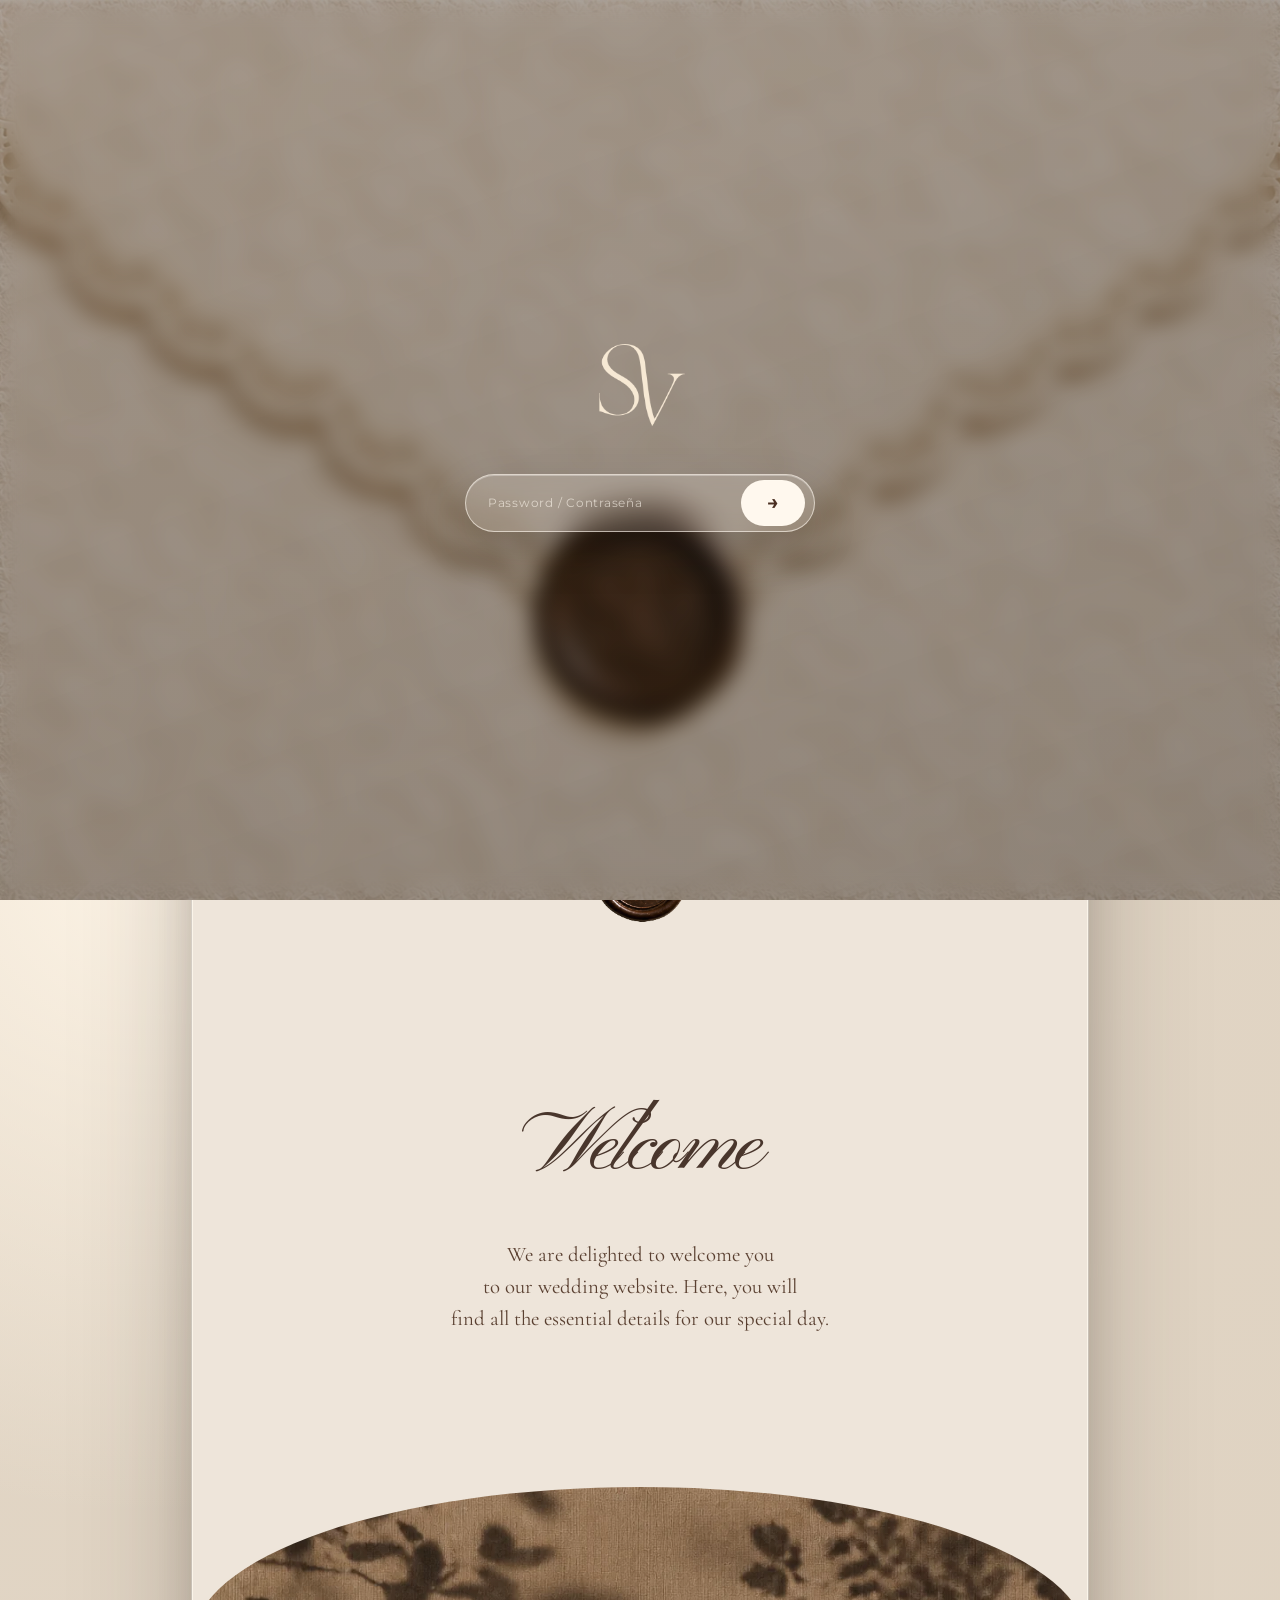
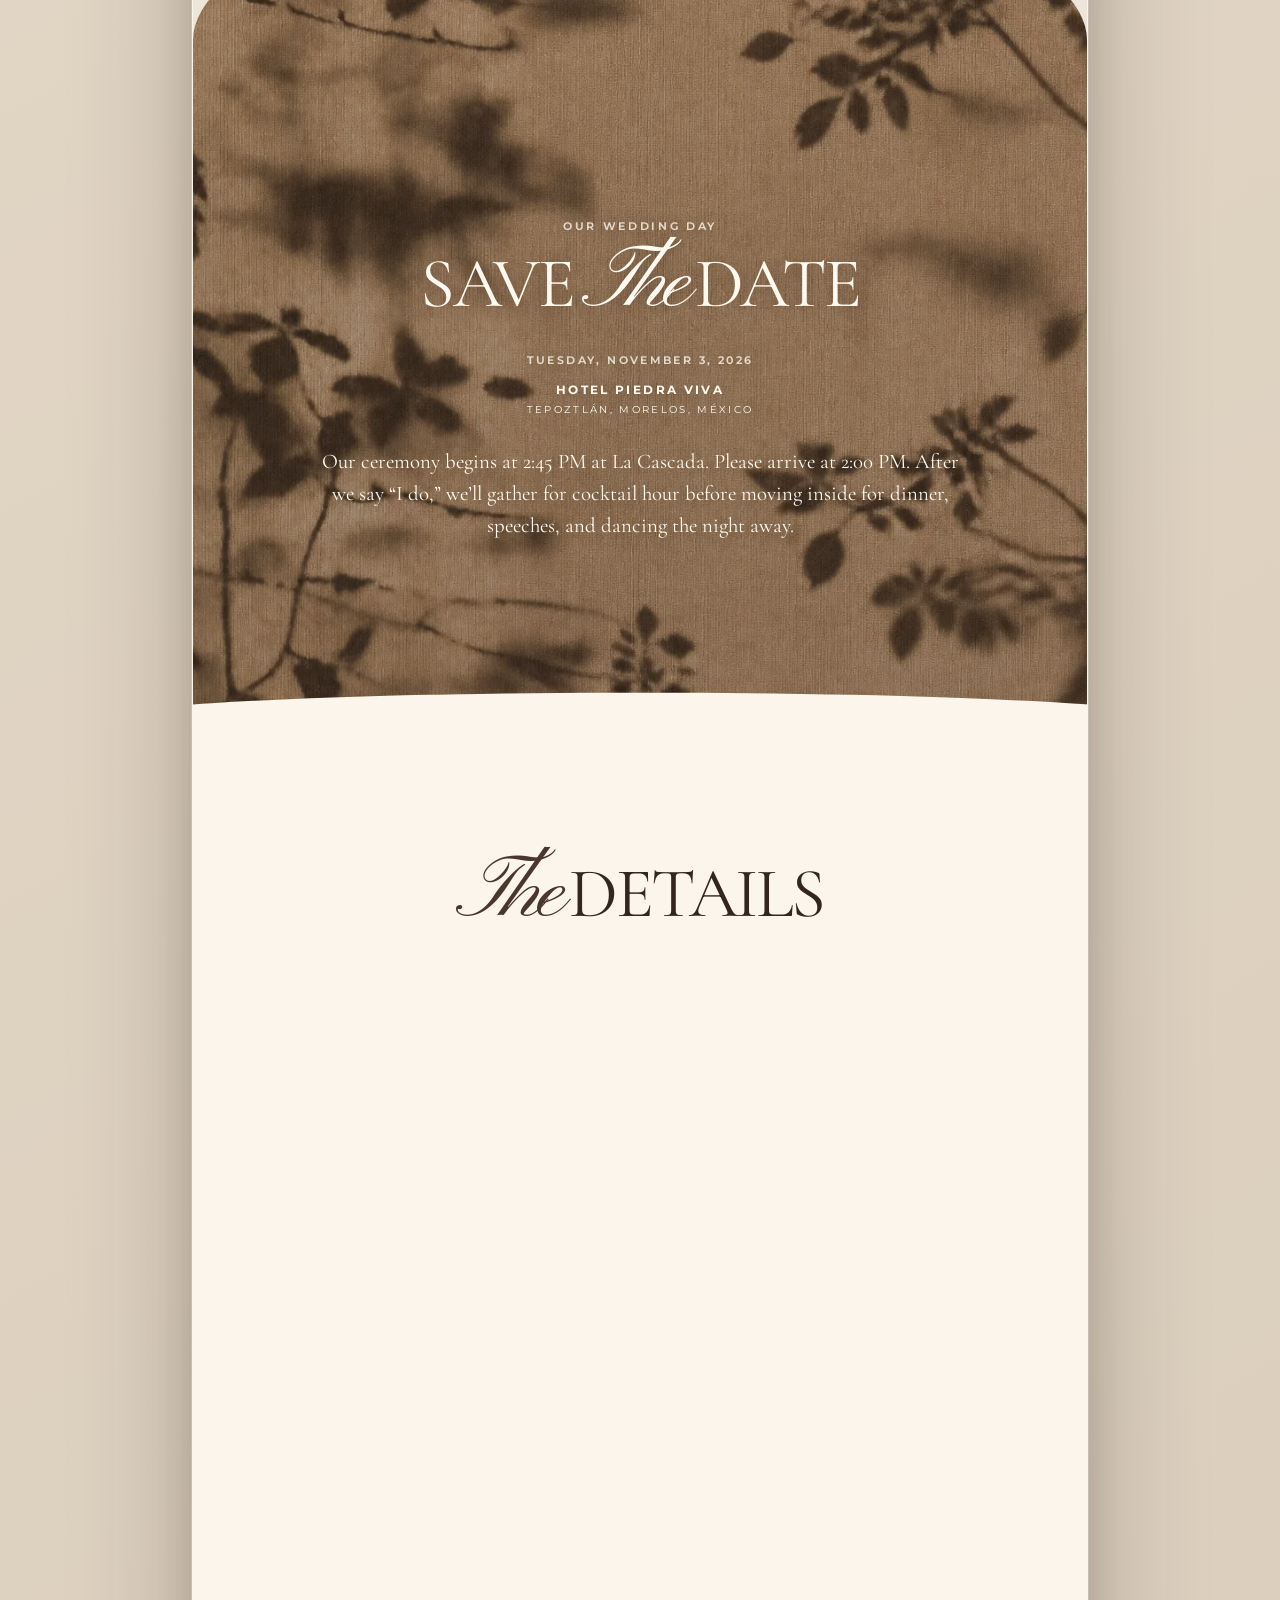
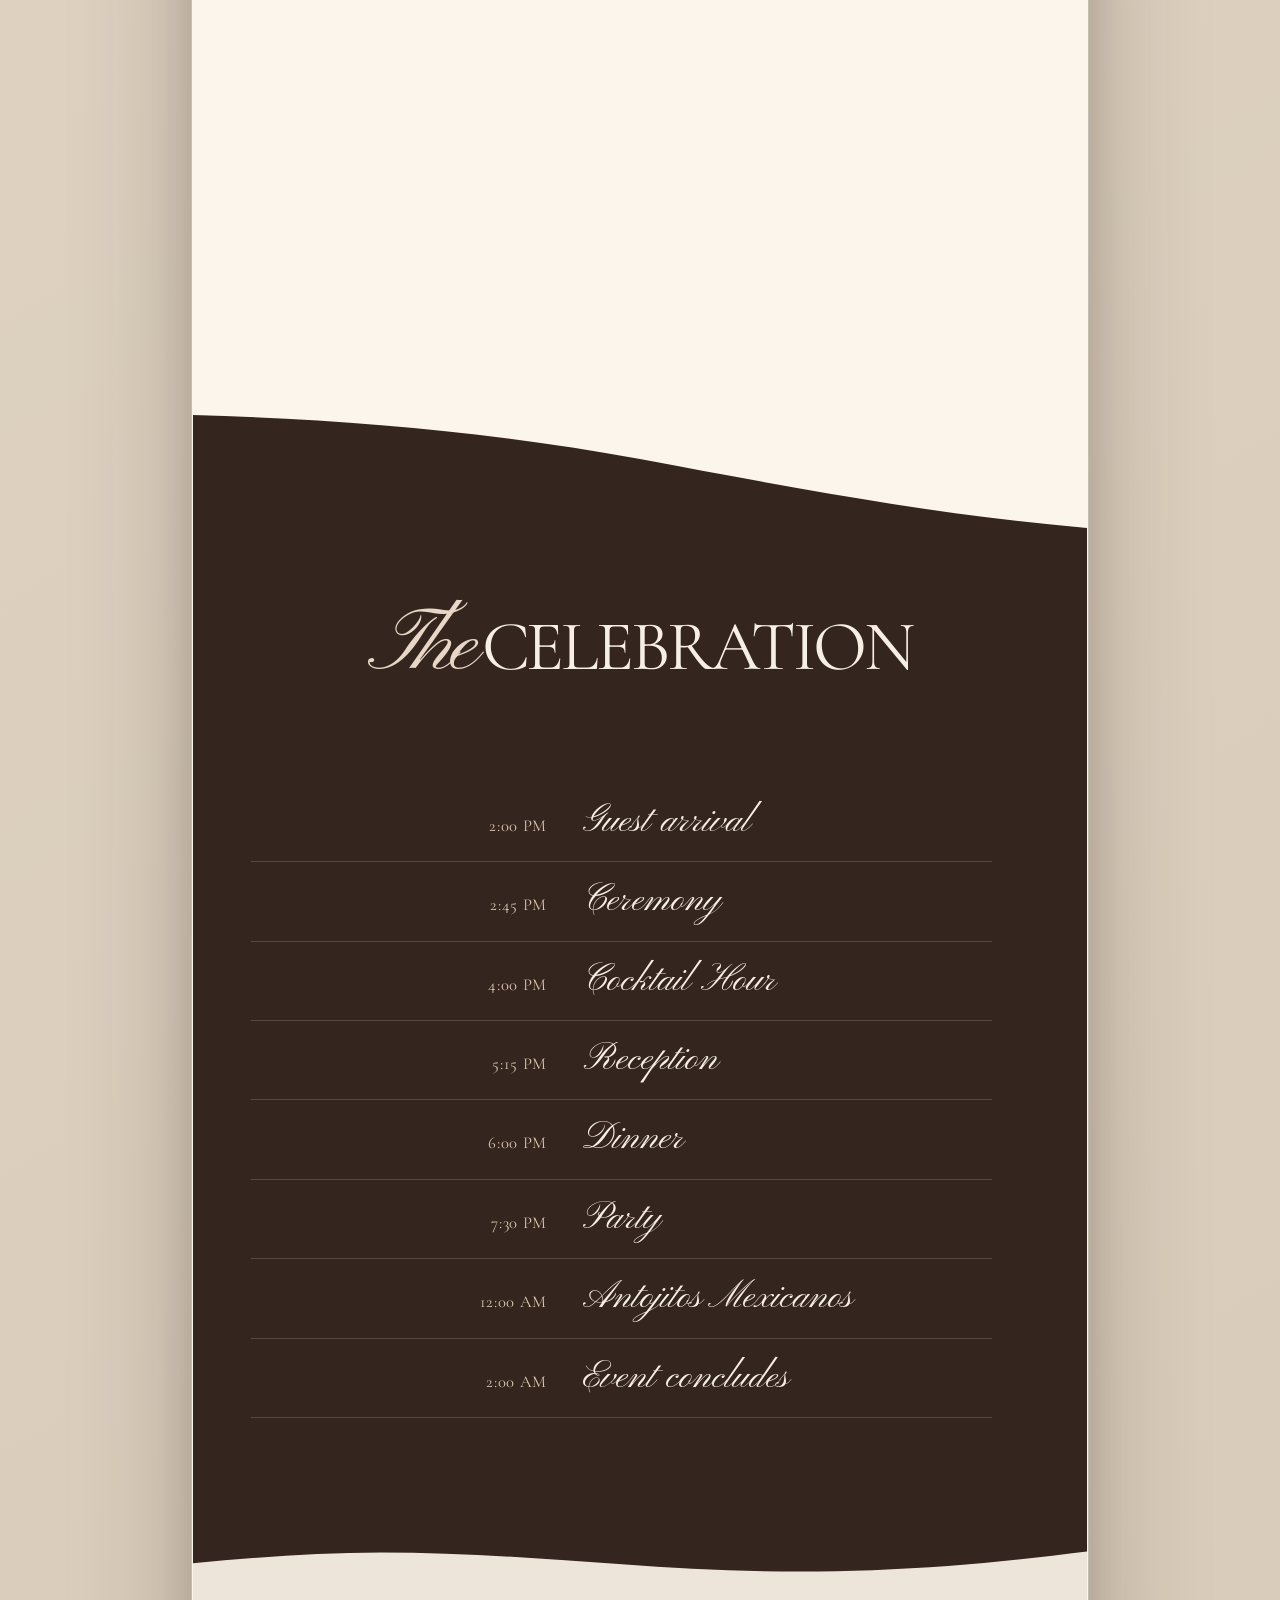
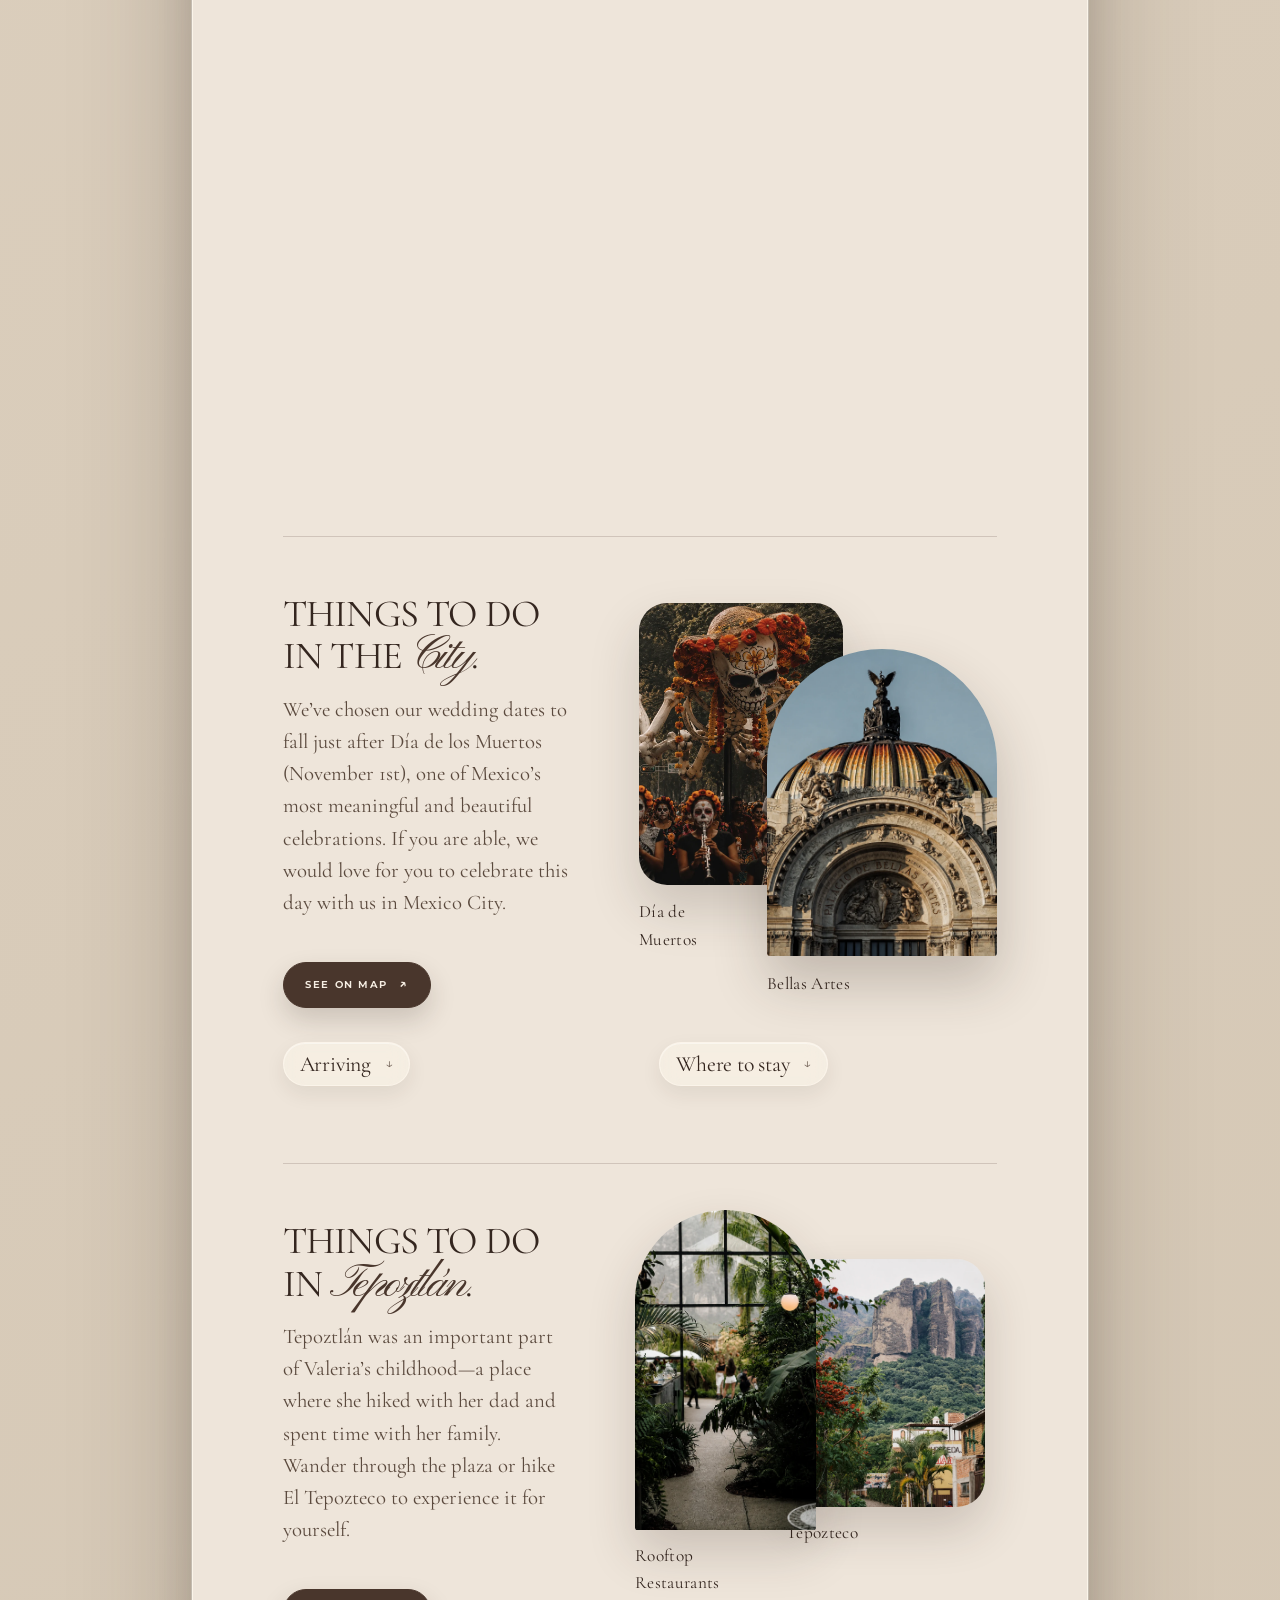
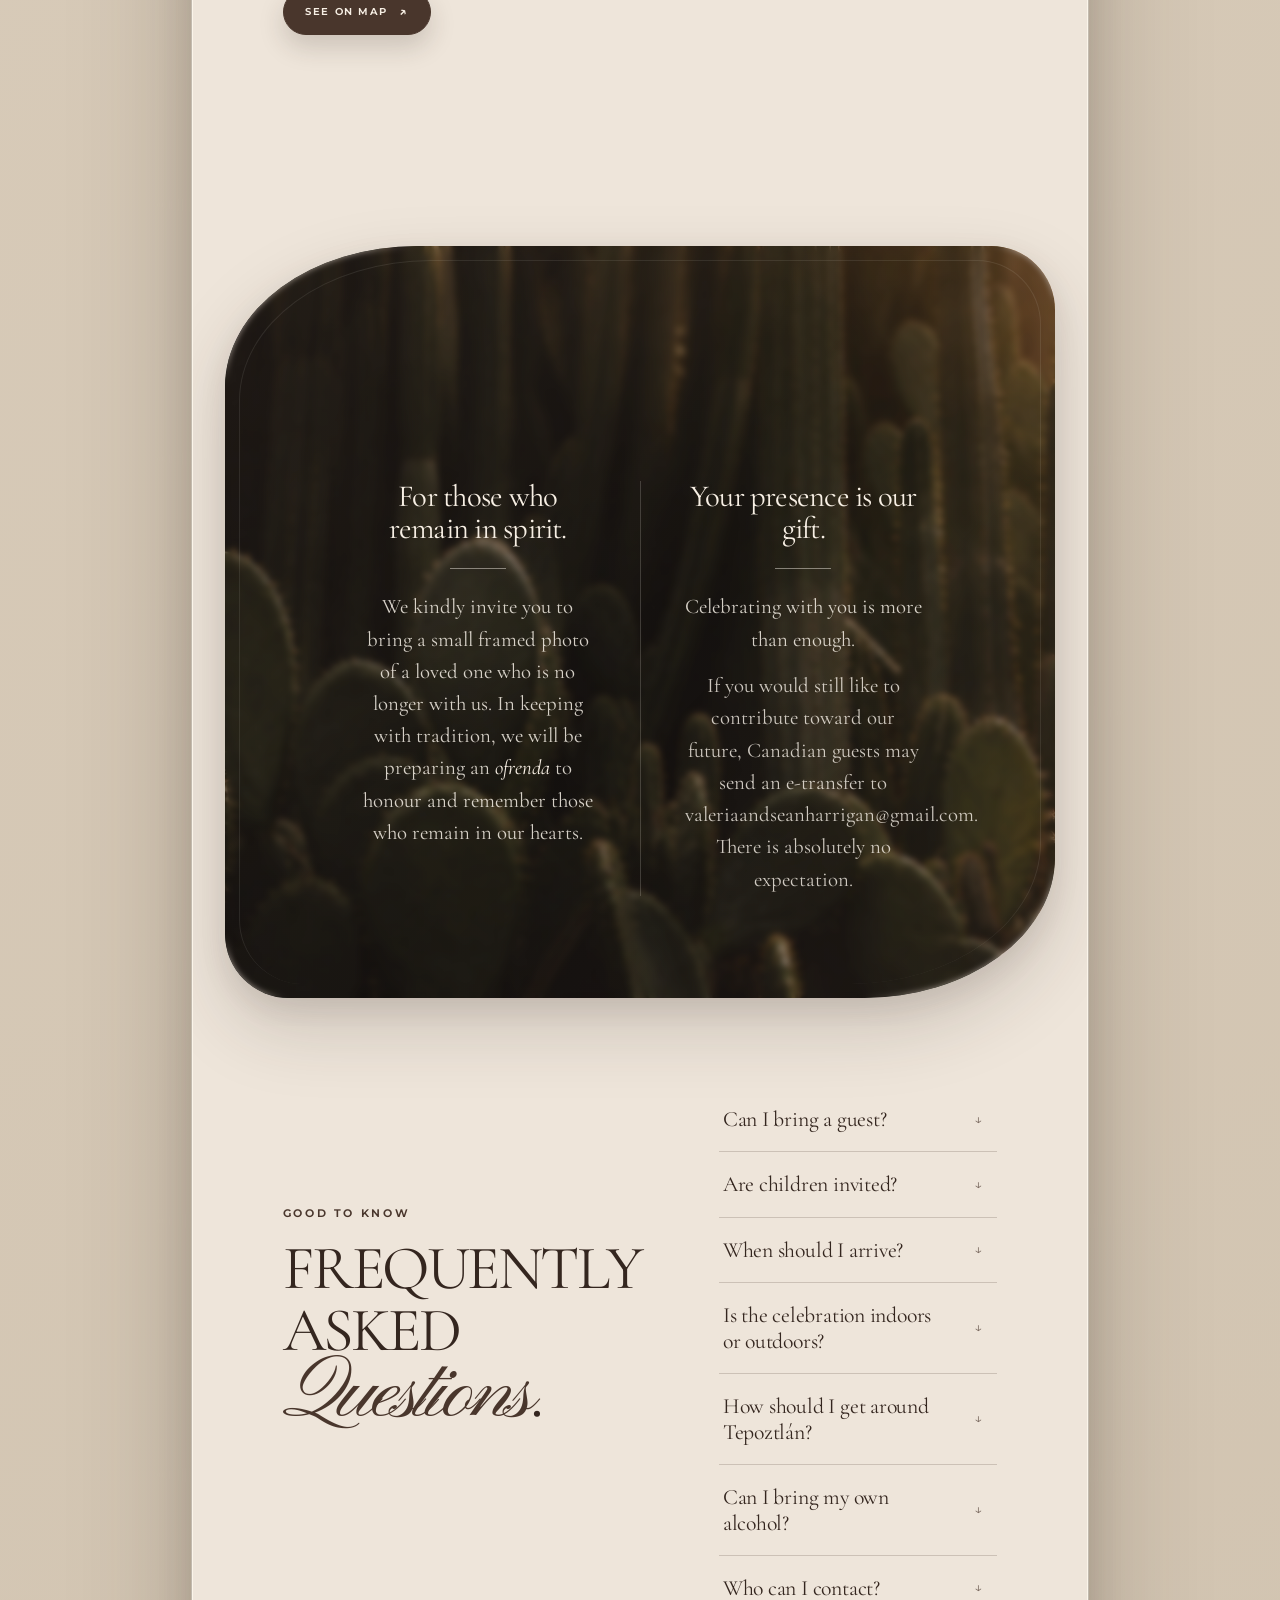
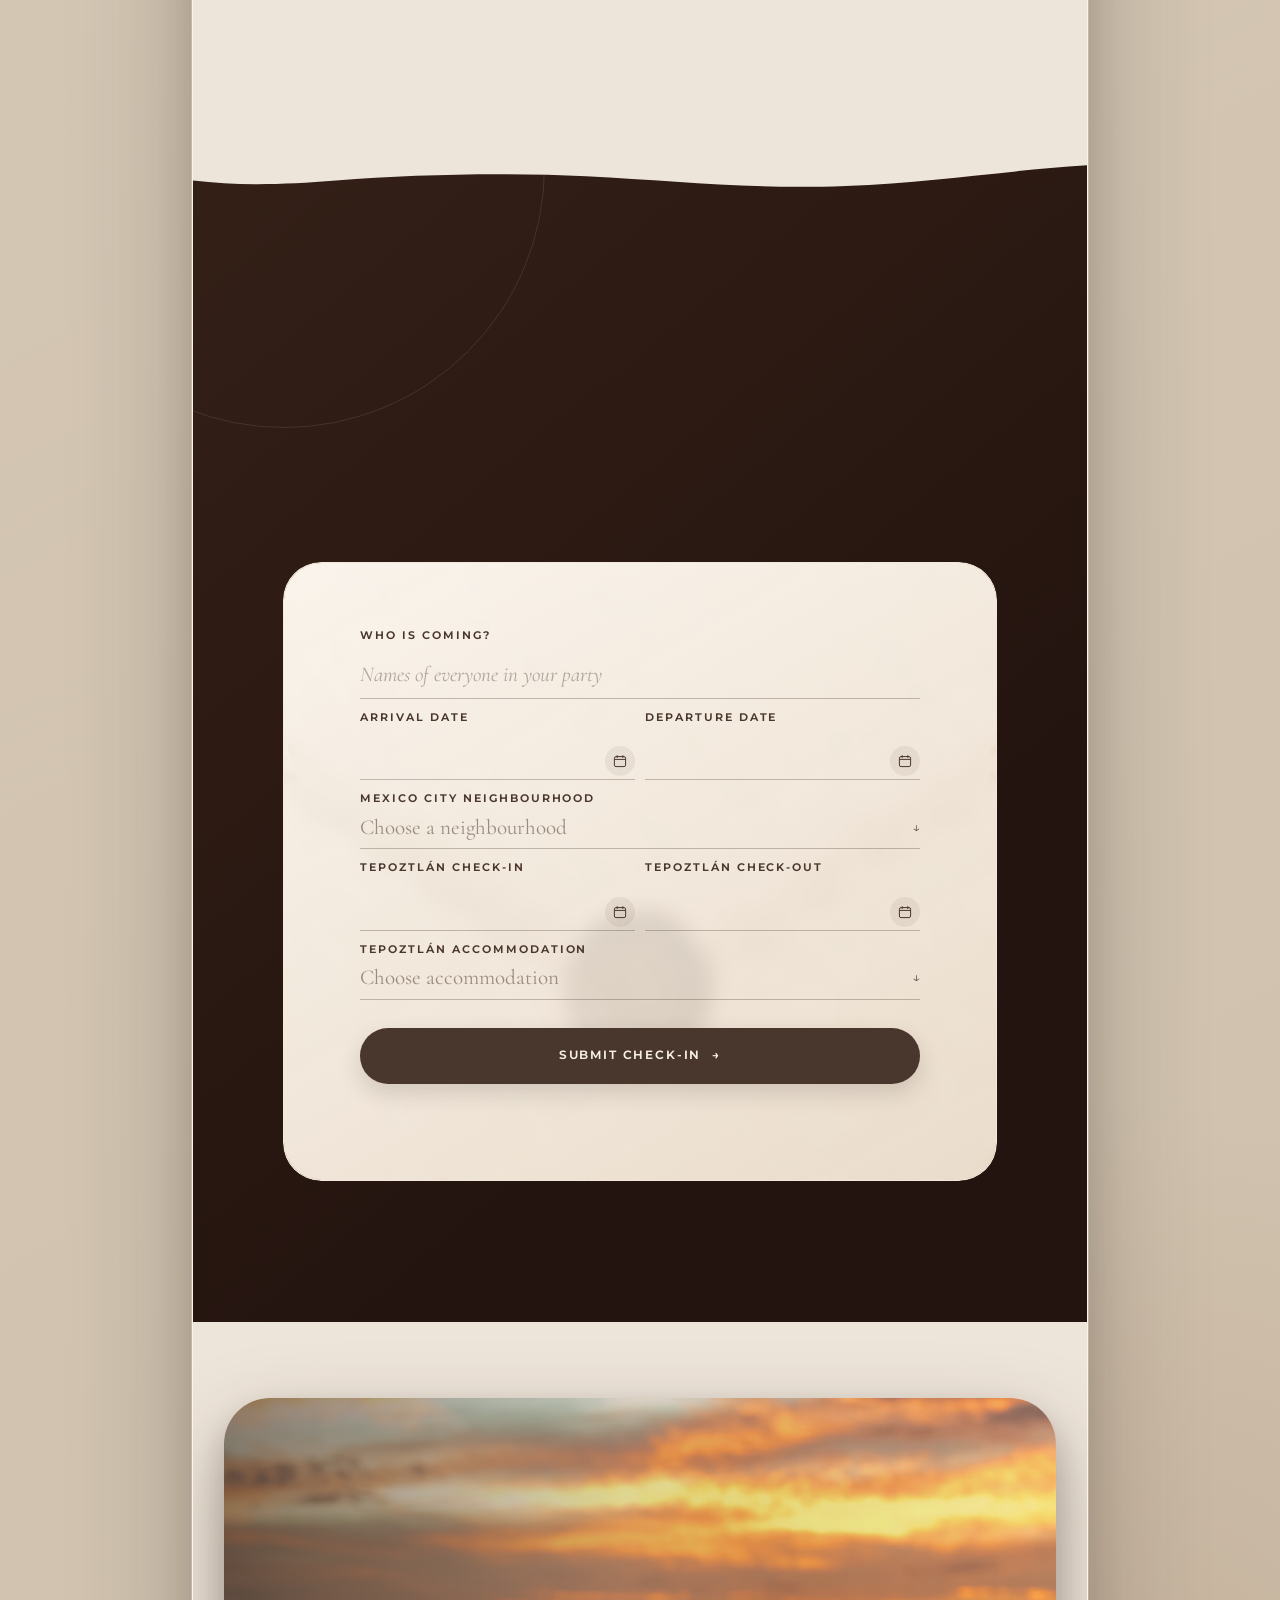
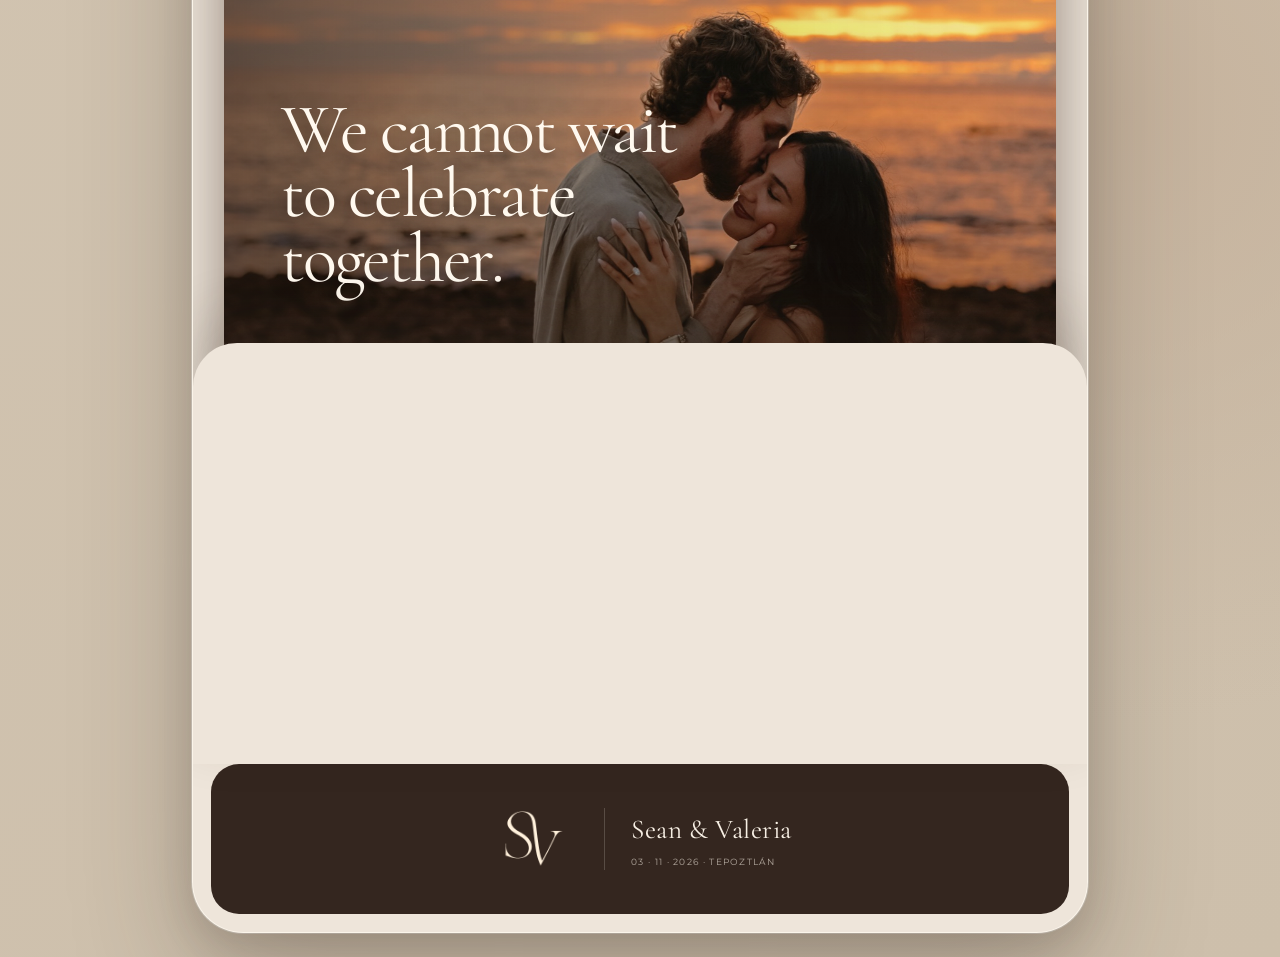
==== index.html @ e2f5320e "Timeline: reception at 5:15 PM Co-Authored-By: Claude Opus 5.5 (1M context) <noreply@anthropic.com>" ====
<!doctype html>
<html lang="en">
<head>
  <meta charset="utf-8">
  <meta name="viewport" content="width=device-width,initial-scale=1,viewport-fit=cover">
  <meta name="robots" content="noindex,nofollow,noarchive">
  <meta name="theme-color" content="#292719">
  <meta name="description" content="Sean and Valeria's wedding — November 3, 2026 at Hotel Piedra Viva in Tepoztlán, Morelos, México.">
  <link rel="canonical" href="https://seanandvaleria.com/">
  <meta property="og:type" content="website">
  <meta property="og:site_name" content="Sean &amp; Valeria">
  <meta property="og:title" content="The Wedding of Sean &amp; Valeria, Tepoztlán, 2026.">
  <meta property="og:description" content="Join us on November 3, 2026 at Hotel Piedra Viva in Tepoztlán, México.">
  <meta property="og:url" content="https://seanandvaleria.com/">
  <meta property="og:image" content="https://seanandvaleria.com/assets/gpt/social-preview-v8.png">
  <meta property="og:image:secure_url" content="https://seanandvaleria.com/assets/gpt/social-preview-v8.png">
  <meta property="og:image:type" content="image/png">
  <meta property="og:image:width" content="1200">
  <meta property="og:image:height" content="630">
  <meta property="og:image:alt" content="Sean and Valeria's cream SV monogram on a rich mocha brown background">
  <meta name="twitter:card" content="summary_large_image">
  <meta name="twitter:title" content="The Wedding of Sean &amp; Valeria, Tepoztlán, 2026.">
  <meta name="twitter:description" content="Join us on November 3, 2026 at Hotel Piedra Viva in Tepoztlán, México.">
  <meta name="twitter:image" content="https://seanandvaleria.com/assets/gpt/social-preview-v8.png">
  <link rel="icon" type="image/png" sizes="512x512" href="/assets/gpt/favicon-social-preview-rounded.png?v=20260830b">
  <link rel="shortcut icon" type="image/png" href="/assets/gpt/favicon-social-preview-rounded.png?v=20260830b">
  <link rel="apple-touch-icon" href="/assets/gpt/favicon-social-preview-rounded.png?v=20260830b">
  <link rel="preconnect" href="https://fonts.googleapis.com">
  <link rel="preconnect" href="https://fonts.gstatic.com" crossorigin>
  <script>try{const admin=!!localStorage.getItem('wedding-admin-v1'),access=localStorage.getItem('wedding-access-v1')==='true'&&!(!admin&&/[?&]admin(=|&|$)/.test(location.search));if(admin)document.documentElement.classList.add('is-admin');document.documentElement.classList.add(access?'access-granted':'access-required');if(access&&localStorage.getItem('wedding-invitation-seen')==='true')document.documentElement.classList.add('returning-visitor')}catch(e){document.documentElement.classList.add('access-required')}</script>
  <link href="https://fonts.googleapis.com/css2?family=Cormorant+Garamond:ital,wght@0,300;0,400;0,500;1,300;1,400&amp;family=Great+Vibes&amp;family=Montserrat:wght@300;400;500;600&amp;display=swap" rel="stylesheet">
  <link rel="preload" as="image" href="assets/gpt/invitation-envelope-closed-mobile-v1.webp" media="(max-width: 720px)">
  <link rel="preload" as="image" href="assets/gpt/invitation-envelope-closed-desktop-v1.webp" media="(min-width: 721px)">
  <link rel="stylesheet" href="assets/gpt/site.css?v=20260830b">
  <link rel="stylesheet" href="assets/gpt/save-date-botanical.css?v=20260825b">
  <link rel="stylesheet" href="assets/gpt/timeline-alignment.css?v=20260825b">
  <link rel="stylesheet" href="assets/gpt/final-overrides.css?v=20261015h">
  <script>try{if(sessionStorage.getItem('sv-sp')==='1'&&!('CSSViewTransitionRule' in window)){document.documentElement.classList.add('sp-return');sessionStorage.removeItem('sv-sp')}}catch(e){}</script>
  <title>Sean and Valeria</title>
</head>
<body>
  <a class="skip-link" href="#welcome" data-i18n="skipToContent">Skip to content</a>
  <div class="progress" aria-hidden="true"></div>
  <div class="password-gate" id="password-gate" role="dialog" aria-modal="true" aria-label="Private invitation access">
    <div class="password-gate-panel">
      <img class="password-gate-logo" src="assets/gpt/sv-logo-variants/solid/sv-logo-cream-solid.png" alt="" width="1536" height="1024" decoding="sync" draggable="false">
      <form class="password-gate-form" id="password-gate-form" novalidate>
        <label class="sr-only" for="invitation-password">Invitation password</label>
        <div class="password-gate-control">
          <input id="invitation-password" name="password" type="password" autocomplete="current-password" autocapitalize="none" spellcheck="false" placeholder="Password / Contraseña" required>
          <button type="submit" aria-label="Enter / Entrar"><span aria-hidden="true">→</span></button>
        </div>
        <p class="password-gate-status" id="password-gate-status" aria-live="assertive"></p>
      </form>
    </div>
  </div>
  <div class="language-gate" id="language-gate" role="group" aria-label="Choose your language / Elige tu idioma">
    <div class="language-gate-panel" tabindex="-1">
      <button class="language-gate-option" type="button" data-language="en" lang="en"><svg class="language-gate-icon language-gate-icon--leaf" viewBox="0 0 24 24" aria-hidden="true"><path d="M12 2.35l1.28 3.02 1.87-1.08-.42 2.96 2.9-.78-1.08 2.82 3.62.88-3.12 2.3 1.03 2.66-4.98-.93.35 6.45h-2.9l.35-6.45-4.98.93 1.03-2.66-3.12-2.3 3.62-.88-1.08-2.82 2.9.78-.42-2.96 1.87 1.08z"/></svg><span>English</span></button>
      <button class="language-gate-option" type="button" data-language="es" lang="es"><svg class="language-gate-icon language-gate-icon--cactus" viewBox="0 0 24 24" aria-hidden="true"><path d="M9.6 21V6.2a2.4 2.4 0 0 1 4.8 0V21"/><path d="M9.6 13.5H7.9a2 2 0 0 1-2-2V8.8"/><path d="M14.4 15.5h1.7a2 2 0 0 0 2-2V9.6"/><path d="M6.5 21h11"/></svg><span>Español</span></button>
    </div>
  </div>
  <div class="catrina-passage" id="catrina-passage" hidden aria-hidden="true">
    <div class="catrina-passage-figure">
      <img class="catrina-dance-frame catrina-dance-frame--one" src="assets/gpt/catrina-dance-reference-frame-01.webp" alt="" decoding="async" fetchpriority="low">
      <img class="catrina-dance-frame catrina-dance-frame--two" src="assets/gpt/catrina-dance-reference-frame-02.webp" alt="" decoding="async" fetchpriority="low">
      <img class="catrina-dance-frame catrina-dance-frame--three" src="assets/gpt/catrina-dance-reference-frame-03.webp" alt="" decoding="async" fetchpriority="low">
      <img class="catrina-dance-frame catrina-dance-frame--four" src="assets/gpt/catrina-dance-reference-frame-04.webp" alt="" decoding="async" fetchpriority="low">
    </div>
  </div>
  <section class="invitation-intro" id="invitation-intro" role="dialog" aria-modal="true" aria-labelledby="intro-title">
    <div class="intro-atmosphere" aria-hidden="true"></div>
    <div class="intro-cover" id="open-envelope" role="button" tabindex="0" data-i18n-aria="openInvitationAria" aria-label="Open Sean and Valeria's wedding invitation">
      <span class="sr-only" id="intro-title" data-i18n="introKicker">The Wedding Of</span>
      <span class="open-invitation-cue" aria-hidden="true"><span data-i18n="openInvitation">Open invitation</span><span class="open-invitation-cue-mark">↓</span></span>
    </div>
    <div class="envelope-stage" id="enter-site" role="button" tabindex="0" data-i18n-aria="enterInvitation" aria-label="Enter the wedding website" aria-hidden="true">
      <div class="suite-composite" data-i18n-aria="invitationSuiteAria" aria-label="Wedding invitation suite">
        <picture class="suite-art suite-art--en">
          <source media="(max-width: 720px)" srcset="assets/gpt/modern-intro/invite-mobile.webp">
          <img src="assets/gpt/modern-intro/invite-desktop.webp" alt="" decoding="async">
        </picture>
        <picture class="suite-art suite-art--es">
          <source media="(max-width: 720px)" srcset="assets/gpt/modern-intro/invite-mobile-esp.webp">
          <img src="assets/gpt/modern-intro/invite-desktop-esp.webp" alt="" decoding="async" loading="lazy">
        </picture>
      </div>
      <span class="enter-site-cue" aria-hidden="true" data-i18n="enterSite">Tap to enter <span aria-hidden="true">→</span></span>
    </div>
    <button class="intro-language-toggle" id="intro-language-toggle" type="button" aria-label="Cambiar a español"><span class="language-current">EN</span><span class="language-divider">/</span><span class="language-next">ES</span></button>
    <button class="intro-close" id="intro-close" type="button" aria-label="Return to the closed invitation" data-i18n-aria="closeInvitation">×</button>
  </section>
  <header class="site-header header-on-dark" id="site-header" data-tone="dark">
    <a class="brand" href="#home" data-i18n-aria="backToTopAria" aria-label="Sean and Valeria, back to top"><img class="brand-logo brand-logo--dark" src="assets/gpt/sv-logo-variants/solid/sv-logo-mocha-true-solid.png" alt="" width="1536" height="1024" decoding="sync" fetchpriority="high" draggable="false"><img class="brand-logo brand-logo--light" src="assets/gpt/sv-logo-variants/solid/sv-logo-cream-solid.png" alt="" width="1536" height="1024" decoding="sync" fetchpriority="high" draggable="false"></a>
    <div class="mobile-nav-controls"><span class="mobile-current" id="mobile-current" aria-live="polite">Welcome</span><button class="menu-toggle" id="menu-toggle" type="button" aria-expanded="false" aria-controls="nav-links" aria-label="Open navigation"><span></span><span></span></button></div>
    <nav class="nav-links" id="nav-links" data-i18n-aria="primaryNavigationAria" aria-label="Primary navigation">
      <button class="invitation-replay" id="invitation-replay" type="button" data-i18n="viewInvitation">Invitation</button><a class="nav-link active" href="#welcome" data-i18n="navWelcome">Welcome</a><a class="nav-link" href="#details" data-i18n="navDetails">Details</a><a class="nav-link" href="#travel" data-i18n="navTravel">Travel</a><a class="nav-link" href="#faq">FAQ</a><a class="nav-link nav-cta" href="#check-in" data-i18n="navCheckIn">Check-In</a><button class="invitation-replay nav-translate" id="nav-translate" type="button" hidden><span class="nav-pill"><svg class="nav-translate-icon" viewBox="0 0 24 24" aria-hidden="true"><path d="M3.5 5.6c0-1 .8-1.8 1.8-1.8h7.4c1 0 1.8.8 1.8 1.8v4.6c0 1-.8 1.8-1.8 1.8H8.4l-3 2.4V12h-.1c-1 0-1.8-.8-1.8-1.8z"/><path d="M14.5 8.4h4.2c1 0 1.8.8 1.8 1.8v4.6c0 1-.8 1.8-1.8 1.8h-.1v2.4l-3-2.4h-4.3c-1 0-1.8-.8-1.8-1.8V14"/><path d="M6.6 7.9h4.8M13.4 12.6h4.2" opacity=".55"/></svg><span class="nav-translate-label" data-i18n="navTranslate">Translate</span></span></button><button class="invitation-replay nav-translate nav-photos" id="nav-photos" type="button"><span class="nav-pill"><svg class="nav-translate-icon" viewBox="0 0 24 24" aria-hidden="true"><path d="M3.8 8.6c0-1 .8-1.8 1.8-1.8h2.2l1.5-2.2h5.4l1.5 2.2h2.2c1 0 1.8.8 1.8 1.8v8.6c0 1-.8 1.8-1.8 1.8H5.6c-1 0-1.8-.8-1.8-1.8z"/><circle cx="12" cy="12.6" r="3.4"/></svg><span class="nav-translate-label" data-i18n="navPhotos">Gallery</span></span></button>
      <div class="nav-language" id="nav-language" role="group" aria-label="Choose website language">
        <button class="nav-language-option nav-language-option--en" type="button" data-nav-language="en" aria-label="English"><svg class="nav-language-icon nav-language-icon--leaf" viewBox="0 0 24 24" aria-hidden="true"><path d="M12 2.35l1.28 3.02 1.87-1.08-.42 2.96 2.9-.78-1.08 2.82 3.62.88-3.12 2.3 1.03 2.66-4.98-.93.35 6.45h-2.9l.35-6.45-4.98.93 1.03-2.66-3.12-2.3 3.62-.88-1.08-2.82 2.9.78-.42-2.96 1.87 1.08z"/></svg><span class="nav-language-label nav-language-label--short">EN</span><span class="nav-language-label nav-language-label--long">English</span></button>
        <span class="nav-language-divider" aria-hidden="true"></span>
        <button class="nav-language-option nav-language-option--es" type="button" data-nav-language="es" aria-label="Español"><svg class="nav-language-icon nav-language-icon--cactus" viewBox="0 0 24 24" aria-hidden="true"><path d="M9.6 21V6.2a2.4 2.4 0 0 1 4.8 0V21"/><path d="M9.6 13.5H7.9a2 2 0 0 1-2-2V8.8"/><path d="M14.4 15.5h1.7a2 2 0 0 0 2-2V9.6"/><path d="M6.5 21h11"/></svg><span class="nav-language-label nav-language-label--short">ES</span><span class="nav-language-label nav-language-label--long">Español</span></button>
      </div>
    </nav>
  </header>

  <main class="site" id="main">
    <section class="section hero hero--image-only" id="home" data-nav="welcome" data-header-tone="dark" data-i18n-aria="heroAria" aria-label="Sean and Valeria by the coast"><span class="hero-visual" aria-hidden="true"></span><img class="hero-seal" src="assets/gpt/wax-seal-sv-exact-transparent-v3.webp" data-i18n-alt="heroSealAlt" alt="Sean and Valeria monogram wax seal" width="1271" height="1237"></section>

    <section class="section welcome-section" id="welcome" data-nav="welcome" data-header-tone="light" aria-labelledby="welcome-title">
      <div class="welcome-inner reveal">
        <h1 class="welcome-title" id="welcome-title" data-i18n="welcomeTitle">Welcome</h1>
        <p class="welcome-copy" data-i18n="welcomeCopy">We are delighted to welcome you <br>to our wedding website. Here, you will <br>find all the essential details for our special day.</p>
      </div>
    </section>

    <section class="section save-date" id="save-date" data-nav="welcome" data-header-tone="dark" aria-labelledby="save-date-title">
      <div class="save-date-inner reveal">
        <p class="eyebrow" data-i18n="saveEyebrow">Our wedding day</p>
        <h2 class="save-date-title" id="save-date-title"><span data-i18n="saveWord">Save</span> <em data-i18n="theWord">The</em> <span data-i18n="dateWord">Date</span></h2>
        <p class="save-date-day" data-i18n="saveDate">Tuesday, November 3, 2026</p>
        <div class="save-date-place"><strong>Hotel Piedra Viva</strong><span>Tepoztlán, Morelos, México</span></div>
        <p data-i18n="saveDateCopy">Our ceremony begins at 2:45 PM at La Cascada. Please arrive at 2:00 PM. After we say “I do,” we’ll gather for cocktail hour before moving inside for dinner, speeches, and dancing the night away.</p>
      </div>
    </section>

    <section class="section wedding-details" id="details" data-nav="details" data-header-tone="light" aria-labelledby="details-title">
      <div class="details-heading reveal"><h2 class="section-title" id="details-title" data-i18n="detailsTitle"><em>The</em> <span>Details</span></h2></div>
      <div class="details-pair reveal" data-i18n-aria="detailsPairAria" aria-label="Venue and dress code details">
        <article class="detail-panel detail-panel--venue" tabindex="0"><p class="detail-label" data-i18n="venueTitle">Venue</p><h3>Hotel Piedra Viva</h3><p class="detail-meta">Ocotitlán 4 · 62525 Tepoztlán<br>Morelos, México</p><a class="button button--clay chapter-map-button detail-map-button" href="https://maps.google.com/?q=Hotel+Piedra+Viva+Tepoztlan" target="_blank" rel="noopener" data-i18n="openMap">Open map <span aria-hidden="true">↗</span></a></article>
        <article class="detail-panel detail-panel--dress" tabindex="0"><p class="detail-label" data-i18n="dressTitle">Dress code</p><h3 data-i18n="formalAttire">Formal attire</h3><p data-i18n="dressCopy">Formal attire encouraged, fall colours welcomed. Feel free to wear whatever makes you feel comfortable.</p><div class="swatches detail-swatches" data-i18n-aria="fallPaletteAria" aria-label="Suggested fall colour palette"><span style="background:#49362c"></span><span style="background:#6d5949"></span><span style="background:#73755e"></span><span style="background:#b8a48e"></span><span style="background:#b8613e"></span><span style="background:#762f3d"></span></div></article>
      </div>
      <div class="details-weather reveal" data-i18n-aria="weatherAria" aria-label="November weather in Tepoztlán">
        <p class="detail-label" data-i18n="travelWeather">Weather</p>
        <h3 class="details-weather-title" data-i18n="weatherTitle">Tepoztlán in November</h3>
        <div class="weather-ranges">
          <div class="weather-range weather-range--day"><span class="weather-range-label" data-i18n="weatherDays">Day</span><span class="weather-range-track" aria-hidden="true"><i></i></span><strong>24–27°C</strong></div>
          <div class="weather-range weather-range--night"><span class="weather-range-label" data-i18n="weatherNights">Night</span><span class="weather-range-track" aria-hidden="true"><i></i></span><strong>10–13°C</strong></div>
          <div class="weather-range-scale" aria-hidden="true"><span>8°</span><span>19°</span><span>30°</span></div>
        </div>
        <p class="details-weather-copy" data-i18n="travelWeatherCopy">Dry and comfortable, with warm afternoons and cool evenings. Bring a light layer for after sunset.</p>
      </div>
    </section>

    <section class="section celebration-section" id="celebration" data-header-tone="dark" aria-labelledby="celebration-title"><svg class="celebration-swoop" viewBox="0 0 1000 130" preserveAspectRatio="none" aria-hidden="true"><path d="M0 0 C165 4 330 16 500 44 C690 76 836 100 1000 113 L1000 130 L0 130Z"></path></svg><div class="celebration-shell">
      <div class="celebration-heading reveal"><h2 class="section-title" id="celebration-title" data-i18n="celebrationTitle"><em>The</em> <span>Celebration</span></h2></div>
      <div class="celebration-list celebration-list--live stagger" data-i18n-aria="celebrationTimelineAria" aria-label="Wedding day celebration timeline">
        <img class="timeline-paper" src="assets/gpt/timeline-paper-panel-v1.webp" alt="" width="1536" height="1024" loading="lazy">
        <div class="timeline-events">
          <article class="celebration-event"><span class="timeline-icon" aria-hidden="true">◷</span><time>2:00 PM</time><h3 data-i18n="arrivalTitle">Guest arrival</h3></article>
          <article class="celebration-event"><span class="timeline-icon" aria-hidden="true">◌</span><time>2:45 PM</time><h3 data-i18n="ceremonyTitle">Ceremony</h3></article>
          <article class="celebration-event"><span class="timeline-icon" aria-hidden="true">○</span><time>4:00 PM</time><h3 data-i18n="cocktailTitle">Cocktail Hour</h3></article>
          <article class="celebration-event"><span class="timeline-icon" aria-hidden="true">✦</span><time>5:15 PM</time><h3 data-i18n="receptionTitle">Reception</h3></article>
          <article class="celebration-event"><span class="timeline-icon" aria-hidden="true">✧</span><time>6:00 PM</time><h3 data-i18n="dinnerTitle">Dinner</h3></article>
          <article class="celebration-event"><span class="timeline-icon" aria-hidden="true">✺</span><time>7:30 PM</time><h3 data-i18n="partyTitle">Party</h3></article>
          <article class="celebration-event"><span class="timeline-icon" aria-hidden="true">◈</span><time>12:00 AM</time><h3 data-i18n="antojitosTitle">Antojitos Mexicanos</h3></article>
          <article class="celebration-event"><span class="timeline-icon" aria-hidden="true">◷</span><time>2:00 AM</time><h3 data-i18n="eventConcludesTitle">Event concludes</h3></article>
        </div>
      </div>
    </div></section>

    <section class="section travel-section" id="travel" data-nav="travel" data-header-tone="light" aria-labelledby="travel-title">
      <svg class="travel-swoop" viewBox="0 0 1000 130" preserveAspectRatio="none" aria-hidden="true"><path d="M0 0H1000V66C930 82 850 98 760 104C660 111 570 104 480 92C390 80 300 68 210 68C140 68 70 78 0 90Z"></path></svg>
      <div class="travel-heading reveal">
        <h2 class="section-title" id="travel-title"><em data-i18n="travelTitle">Travel</em><span data-i18n="travelSubline">For those travelling from afar</span></h2>
      </div>

      <article class="travel-chapter travel-chapter--schedule" id="travel-schedule" aria-labelledby="week-title">
        <div class="week-intro reveal from-left">
          <h3 class="chapter-title" id="week-title" data-i18n="weekTitle">A week<br>in <em>México</em>.</h3>
          <p class="chapter-copy" data-i18n="weekBrief">Arrive early, stay a little longer, and make the celebration part of a beautiful week away.</p>
        </div>
        <ol class="week-days stagger" data-i18n-aria="weekItineraryAria" aria-label="Suggested week itinerary">
          <li class="week-day"><time datetime="2026-10-31"><small data-i18n="monthOct">Oct</small>31</time><div><h4 data-i18n="weekArrival">Arrive in Mexico City</h4><span class="week-note" data-i18n="weekArrivalNote">Day of the Dead parade</span><p data-i18n="weekArrivalCopy">Land in the capital, settle in and begin your Mexico City adventure.</p></div></li>
          <li class="week-day"><time datetime="2026-11-01"><small data-i18n="monthNov">Nov</small>01</time><div><h4 data-i18n="weekMuertos">Day of the Dead</h4><span class="week-note" data-i18n="weekMuertosNote">Lucha Libre · 5 pm · RSVP</span><p data-i18n="weekMuertosCopy">Experience the city in its most luminous season—marigolds, music and remembrance.</p></div></li>
          <li class="week-day"><time datetime="2026-11-02"><small data-i18n="monthNov">Nov</small>02</time><div><h4 data-i18n="weekTravel">Travel to Tepoztlán</h4><p data-i18n="weekTravelCopy">Head south into the mountains; the journey from Mexico City is roughly ninety minutes.</p></div></li>
          <li class="week-day week-day--wedding"><time datetime="2026-11-03"><small data-i18n="monthNov">Nov</small>03</time><div><h4 data-i18n="weekWedding">Wedding day</h4><p data-i18n="weekWeddingCopy">Gather with us at Hotel Piedra Viva for an afternoon and evening under the Tepozteco.</p><a class="text-link" href="#celebration" data-i18n="seeDay">See the day</a></div></li>
          <li class="week-day"><time datetime="2026-11-04"><small data-i18n="monthNov">Nov</small>04</time><div><h4 data-i18n="weekPool">Pool day or hike</h4><p data-i18n="weekPoolCopy">Keep the day unhurried—cool off by the pool or take in the panoramic mountain trail.</p></div></li>
          <li class="week-day"><time datetime="2026-11-05"><small data-i18n="monthNov">Nov</small>05</time><div><h4 data-i18n="weekReturn">Return to Mexico City</h4><p data-i18n="weekReturnCopy">Travel back to the city with a little time left for one last coffee or market visit.</p></div></li>
        </ol>
      </article>

      <article class="travel-chapter travel-chapter--city" id="travel-city" aria-labelledby="city-title">
        <div class="city-spread">
          <div class="city-copy reveal from-left">
            <h3 class="chapter-title" id="city-title" data-i18n="cityTitle">Things to do<br>in the <em>City</em>.</h3>
            <div class="chapter-copy"><p data-i18n="cityIntro">We’ve chosen our wedding dates to fall just after Día de los Muertos (November 1st), one of Mexico’s most meaningful and beautiful celebrations. If you are able, we would love for you to celebrate this day with us in Mexico City.</p></div>
            <a class="button button--clay chapter-map-button" href="http://google.com/maps/d/u/0/viewer?mid=1yiNMSf_RyHcMNrPHrXk64ykX2ntWhbg&amp;ll=19.332900199892478%2C-99.02823179999999&amp;z=10" target="_blank" rel="noopener" data-i18n="cityMap">See on map <span aria-hidden="true">↗</span></a>
          </div>
          <div class="city-photos reveal from-right">
            <figure class="city-photo city-photo--wide city-photo--muertos"><img src="assets/gpt/mexico-city-dia-de-muertos-v2.webp" data-i18n-alt="diaMuertosPhotoAlt" alt="Día de Muertos parade in Mexico City with musicians, marigolds and a monumental calavera" width="1537" height="1023" loading="lazy"><figcaption><strong data-i18n="diaMuertosLabel">Día de Muertos</strong></figcaption></figure>
            <figure class="city-photo city-photo--arch"><img src="assets/gpt/mexico-city-bellas-artes-v2.webp" data-i18n-alt="bellasPhotoAlt" alt="The ornate façade and domed roof of Palacio de Bellas Artes in Mexico City" width="1024" height="1536" loading="lazy"><figcaption><strong data-i18n="bellasLabel">Bellas Artes</strong></figcaption></figure>
          </div>
        </div>
        <div class="practical practical--city accordion reveal">
          <article class="practical-item accordion-item"><h4><button class="accordion-trigger" type="button" aria-expanded="false"><span data-i18n="cityArriving">Arriving</span><span class="accordion-plus" aria-hidden="true">+</span></button></h4><div class="accordion-panel"><div class="practical-body"><p data-i18n="travelTransportAirport"><strong>Airport</strong><br>Benito Juárez International (MEX).</p></div></div></article>
          <article class="practical-item accordion-item"><h4><button class="accordion-trigger" type="button" aria-expanded="false"><span data-i18n="cityStayTitle">Where to stay</span><span class="accordion-plus" aria-hidden="true">+</span></button></h4><div class="accordion-panel"><div class="practical-body"><ul class="neighbourhoods" data-i18n-aria="neighbourhoodsAria" aria-label="Recommended neighbourhoods"><li><img src="assets/gpt/mexico-city-roma-v1.webp" data-i18n-alt="romaPhotoAlt" alt="A leafy street with historic architecture in Mexico City" width="1536" height="1024" loading="lazy"><div><strong>Roma Norte</strong><span data-i18n="hoodRoma">Leafy streets, cafés and galleries. Lively and central; a little noisy on weekends.</span></div></li><li><img src="assets/gpt/mexico-city-condesa-v1.webp" data-i18n-alt="condesaPhotoAlt" alt="Art Deco homes and trees in Condesa, Mexico City" width="1024" height="1536" loading="lazy"><div><strong>Condesa</strong><span data-i18n="hoodCondesa">Art-deco blocks around two parks, great restaurants. Calmer evenings, slightly further from the centre.</span></div></li><li><img src="assets/gpt/mexico-city-reforma-v1.webp" data-i18n-alt="reformaPhotoAlt" alt="Paseo de la Reforma in Mexico City at golden hour" width="1024" height="1536" loading="lazy"><div><strong>Reforma</strong><span data-i18n="hoodReforma">Modern, polished and lined with large hotels. More corporate in feel and farther from Centro Histórico.</span></div></li><li><img src="assets/gpt/mexico-city-centro-v1.webp" data-i18n-alt="centroPhotoAlt" alt="Historic arcades in Centro Histórico, Mexico City" width="1024" height="1536" loading="lazy"><div><strong>Centro Histórico</strong><span data-i18n="hoodCentro">The Zócalo, Bellas Artes and major museums are on your doorstep. Historic, atmospheric and home to many older hotels; scenes from 007: Spectre were filmed here.</span></div></li></ul><p data-i18n="cityStay">For accommodation, we recommend staying in Roma Norte, Condesa, Reforma, or Centro Histórico, all well-located and easy to explore. Don't hesitate to contact us for more tips.</p></div></div></article>
        </div>
      </article>

      <article class="travel-chapter travel-chapter--tepoztlan" id="travel-tepoztlan" aria-labelledby="tepoztlan-title">
        <div class="tepoz-spread">
          <div class="tepoz-copy reveal from-left">
            <h3 class="chapter-title" id="tepoztlan-title" data-i18n="tepoztlanTitle">Things to do<br>in <em>Tepoztlán</em>.</h3>
            <div class="chapter-copy"><p data-i18n="tepoztlanIntro">Tepoztlán was an important part of Valeria’s childhood—a place where she hiked with her dad and spent time with her family. Wander through the plaza or hike El Tepozteco to experience it for yourself.</p></div>
            <a class="button button--clay chapter-map-button" href="https://maps.google.com/?q=Tepoztl%C3%A1n,+Morelos,+Mexico" target="_blank" rel="noopener" data-i18n="tepoztlanMap">See on map <span aria-hidden="true">↗</span></a>
          </div>
          <div class="tepoz-photos reveal from-right">
            <figure class="city-photo city-photo--arch"><img src="assets/gpt/tepoztlan-rooftop-restaurants.webp" data-i18n-alt="conventPhotoAlt" alt="A lush rooftop restaurant in Tepoztlán" width="1122" height="1402" loading="lazy"><figcaption><strong data-i18n="conventLabel">Rooftop Restaurants</strong></figcaption></figure>
            <figure class="city-photo city-photo--arch"><img src="assets/gpt/tepoztlan-tepozteco-v3.webp" data-i18n-alt="ridgePhotoAlt" alt="Tepozteco mountain framed by flowers and Tepoztlán streets" width="1178" height="1335" loading="lazy"><figcaption><strong data-i18n="ridgeLabel">Tepozteco</strong></figcaption></figure>
          </div>
        </div>
        <div class="practical practical--tepoz accordion reveal">
          <article class="practical-item practical-item--stay accordion-item"><h4><button class="accordion-trigger" type="button" aria-expanded="false"><span data-i18n="travelAccommodation">Accommodation</span><span class="accordion-plus" aria-hidden="true">+</span></button></h4><div class="accordion-panel"><div class="practical-body"><p data-i18n="travelAccommodationCopy">Hotel Piedra Viva is a 1.5-hour drive from Mexico City. We recommend staying at the hotel; rooms are limited, so close family will be given priority.</p>
            <p data-i18n="travelAccommodationMore">$2,250 MXN per night for two (about $180 CAD); a 3rd or 4th guest in a double suite is $850 MXN each. Tepoztlán also has lovely boutique hotels nearby.</p>
            <p class="accommodation-availability" data-i18n="travelAccommodationAvailability">Hotel Piedra Viva is now fully booked, and we are unable to offer any additional rooms. Thank you for understanding.</p>
            <a class="text-link" href="https://www.booking.com/searchresults.html?ss=Tepoztl%C3%A1n" target="_blank" rel="noopener" data-i18n="browseHotels">Browse hotels</a></div></div></article>
          <article class="practical-item accordion-item"><h4><button class="accordion-trigger" type="button" aria-expanded="false"><span data-i18n="travelTransport">Transport</span><span class="accordion-plus" aria-hidden="true">+</span></button></h4><div class="accordion-panel"><div class="practical-body"><p data-i18n="travelTransportCity"><strong>Mexico City to Tepoztlán</strong><br>About 1.5 hours by private transfer, taxi, rideshare or rental car.</p>
            <p data-i18n="travelTransportLocal"><strong>Tepoztlán to venue</strong><br>The town and nearby hotels are close by; taxis and rideshares are the easiest way over.</p>
            <p data-i18n="travelTransportParking"><strong>Parking</strong><br>Complimentary at Hotel Piedra Viva.</p>
            <a class="text-link" href="https://maps.google.com/?q=Hotel+Piedra+Viva+Tepoztlan" target="_blank" rel="noopener" data-i18n="openMap">Open map</a></div></div></article>
        </div>
      </article>
    </section>
    <section class="section special" data-header-tone="dark" data-i18n-aria="specialAria" aria-label="Special request and gifts">
      <div class="special-inner">
        <header class="special-heading reveal"><h2 class="section-title special-heading-title" data-i18n="specialSharedTitle"><span>Special</span> <em>Request</em></h2></header>
        <article class="special-col special-col--tribute reveal from-left"><h3 class="special-subtitle" data-i18n="specialTitle">For those who remain in spirit.</h3><hr class="rule"><p data-i18n="ofrendaCopy">We kindly invite you to bring a small framed photo of a loved one who is no longer with us. In keeping with tradition, we will be preparing an <em>ofrenda</em> to honour and remember those who remain in our hearts.</p></article>
        <article class="special-col special-col--gifts reveal from-right"><h3 class="special-subtitle" data-i18n="giftsTitle">Your presence is our gift.</h3><hr class="rule"><p data-i18n="giftSummary">Celebrating with you is more than enough.</p><p class="gift-copy" data-i18n="giftCopy">If you would still like to contribute toward our future, Canadian guests may send an e-transfer to valeriaandseanharrigan@gmail.com. There is absolutely no expectation.</p></article>
      </div>
    </section>

    <section class="section faq" id="faq" data-nav="faq" data-header-tone="light" aria-labelledby="faq-title">
      <div class="faq-head reveal from-left"><p class="eyebrow" data-i18n="faqKicker">Good to know</p><h2 class="section-title" id="faq-title" data-i18n="faqTitle"><span>Frequently asked</span><br><em>Questions</em>.</h2></div>
      <div class="accordion reveal from-right">
        <article class="accordion-item"><button class="accordion-trigger" type="button" aria-expanded="false"><span class="accordion-label" data-i18n="faqGuestQuestion">Can I bring a guest?</span><span class="accordion-plus">+</span></button><div class="accordion-panel"><div><p data-i18n="faqGuestAnswer">Please refer to the names listed on your invitation. Reach out to Sean or Valeria if anything is unclear.</p></div></div></article>
        <article class="accordion-item"><button class="accordion-trigger" type="button" aria-expanded="false"><span class="accordion-label" data-i18n="faqChildrenQuestion">Are children invited?</span><span class="accordion-plus">+</span></button><div class="accordion-panel"><div><p data-i18n="faqChildrenAnswer">Please follow the names on your invitation, or contact us directly with any questions.</p></div></div></article>
        <article class="accordion-item"><button class="accordion-trigger" type="button" aria-expanded="false"><span class="accordion-label" data-i18n="faqArrivalQuestion">When should I arrive?</span><span class="accordion-plus">+</span></button><div class="accordion-panel"><div><p data-i18n="faqArrivalAnswer">We recommend arriving in Mexico City by October 31 and travelling to Tepoztlán on November 2. Guest arrival at the venue begins at 2:00 PM on November 3.</p></div></div></article>
        <article class="accordion-item"><button class="accordion-trigger" type="button" aria-expanded="false"><span class="accordion-label" data-i18n="faqIndoorsQuestion">Is the celebration indoors or outdoors?</span><span class="accordion-plus">+</span></button><div class="accordion-panel"><div><p data-i18n="faqIndoorsAnswer">The ceremony begins outdoors. Dinner and dancing follow inside; bring a light layer for the cool evening.</p></div></div></article>
        <article class="accordion-item"><button class="accordion-trigger" type="button" aria-expanded="false"><span class="accordion-label" data-i18n="faqLocalTransportQuestion">How should I get around Tepoztlán?</span><span class="accordion-plus">+</span></button><div class="accordion-panel"><div><p data-i18n="faqLocalTransportAnswer">Taxis and rideshare services are the simplest options between local accommodation and Hotel Piedra Viva. Complimentary parking is available at the venue.</p></div></div></article>
        <article class="accordion-item"><button class="accordion-trigger" type="button" aria-expanded="false"><span class="accordion-label" data-i18n="alcoholQuestion">Can I bring my own alcohol?</span><span class="accordion-plus">+</span></button><div class="accordion-panel"><div><p data-i18n="alcoholAnswer">No need! We’ll have an open bar throughout the celebration. Please note that the hotel does not allow outside alcohol. Just bring your best energy and get ready to celebrate!</p></div></div></article>
        <article class="accordion-item"><button class="accordion-trigger" type="button" aria-expanded="false"><span class="accordion-label" data-i18n="faqContactQuestion">Who can I contact?</span><span class="accordion-plus">+</span></button><div class="accordion-panel"><div><p data-i18n="faqContactDetails">Email <a href="mailto:valeriaandseanharrigan@gmail.com">valeriaandseanharrigan@gmail.com</a><br>Valeria: <a href="tel:+16044406820">604-440-6820</a> · Sean: <a href="tel:+16043077361">604-307-7361</a></p></div></div></article>
      </div>
    </section>

    <section class="section check-in" id="check-in" data-nav="check-in" data-header-tone="dark" aria-labelledby="check-in-title"><svg class="check-in-swoop" viewBox="0 0 1000 130" preserveAspectRatio="none" aria-hidden="true"><path d="M0 0H1000V56C905 66 830 88 730 94C620 101 540 84 440 76C350 69 250 72 160 84C100 92 50 94 0 84Z"></path></svg><div class="check-in-grid">
      <div class="check-in-copy reveal from-left"><p class="eyebrow" data-i18n="checkInKicker">Your journey</p><h2 class="section-title" id="check-in-title" data-i18n="checkInTitle"><span>Check</span>-<em>In</em></h2><hr class="rule"><p data-i18n="checkInIntro">Share your travel dates and accommodation details so we know when and where to expect you.</p></div>
      <form class="check-in-card reveal from-right" id="check-in-form" novalidate><div class="check-in-form-content"><div class="form-grid">
        <div class="field full"><label for="guest-party" data-i18n="partyLabel">Who is coming?</label><input id="guest-party" name="party" type="text" autocomplete="name" placeholder="Names of everyone in your party" data-i18n-placeholder="partyPlaceholder" required></div>
        <div class="field"><label for="arrival-date" data-i18n="arrivalDateLabel">Arrival date</label><input id="arrival-date" name="arrival" type="date" min="2026-10-01" max="2026-11-08" required></div>
        <div class="field"><label for="departure-date" data-i18n="departureDateLabel">Departure date</label><input id="departure-date" name="departure" type="date" min="2026-10-02" max="2026-11-10" required></div>
        <div class="field full"><label for="mexico-city-neighbourhood" data-i18n="mexicoCityAccommodationLabel">Mexico City neighbourhood</label><select id="mexico-city-neighbourhood" name="mexicoCityNeighbourhood" autocomplete="address-level2" aria-controls="mexico-city-neighbourhood-other-field" required><option value="" selected disabled data-i18n="chooseNeighbourhood">Choose a neighbourhood</option><option value="Roma Norte">Roma Norte</option><option value="Condesa">Condesa</option><option value="Centro Histórico">Centro Histórico</option><option value="Other" data-i18n="otherOption">Other</option><option value="No accommodation required" data-i18n="noAccommodationRequired">No accommodation required</option></select></div>
        <div class="field full conditional-field" id="mexico-city-neighbourhood-other-field" hidden><label for="mexico-city-neighbourhood-other" data-i18n="otherNeighbourhoodLabel">Other neighbourhood</label><input id="mexico-city-neighbourhood-other" name="mexicoCityNeighbourhoodOther" type="text" autocomplete="address-level2" placeholder="Enter neighbourhood" data-i18n-placeholder="otherNeighbourhoodPlaceholder"></div>
        <div class="field"><label for="tepoztlan-check-in" data-i18n="tepoztlanCheckInLabel">Tepoztlán check-in</label><input id="tepoztlan-check-in" name="tepoztlanCheckIn" type="date" min="2026-11-01" max="2026-11-05" required></div>
        <div class="field"><label for="tepoztlan-check-out" data-i18n="tepoztlanCheckOutLabel">Tepoztlán check-out</label><input id="tepoztlan-check-out" name="tepoztlanCheckOut" type="date" min="2026-11-02" max="2026-11-07" required></div>
        <div class="field full"><label for="tepoztlan-location" data-i18n="tepoztlanLocationLabel">Tepoztlán accommodation</label><select id="tepoztlan-location" name="tepoztlanLocation" autocomplete="organization" aria-controls="tepoztlan-location-other-field" required><option value="" selected disabled data-i18n="chooseTepoztlanLocation">Choose accommodation</option><option value="Hotel Piedra Viva">Hotel Piedra Viva</option><option value="Other" data-i18n="otherOption">Other</option><option value="No accommodation required" data-i18n="noAccommodationRequired">No accommodation required</option></select></div>
        <div class="field full conditional-field" id="tepoztlan-location-other-field" hidden><label for="tepoztlan-location-other" data-i18n="otherTepoztlanLabel">Other accommodation</label><input id="tepoztlan-location-other" name="tepoztlanLocationOther" type="text" autocomplete="organization" placeholder="Enter hotel or accommodation" data-i18n-placeholder="otherTepoztlanPlaceholder"></div>
      </div><button class="button button--clay" type="submit" data-i18n="checkInSubmit">Submit Check-In <span aria-hidden="true">→</span></button><p class="form-status" id="form-status" aria-live="polite"></p></div><div class="check-in-passage" id="check-in-passage" hidden aria-hidden="true"><div class="catrina-walk"><img class="catrina-dance-frame catrina-dance-frame--one" src="assets/gpt/catrina-dance-reference-frame-01.webp" alt="" decoding="async" fetchpriority="low"><img class="catrina-dance-frame catrina-dance-frame--two" src="assets/gpt/catrina-dance-reference-frame-02.webp" alt="" decoding="async" fetchpriority="low"><img class="catrina-dance-frame catrina-dance-frame--three" src="assets/gpt/catrina-dance-reference-frame-03.webp" alt="" decoding="async" fetchpriority="low"><img class="catrina-dance-frame catrina-dance-frame--four" src="assets/gpt/catrina-dance-reference-frame-04.webp" alt="" decoding="async" fetchpriority="low"></div></div><div class="check-in-thanks" id="check-in-thanks" hidden aria-live="polite"><p class="eyebrow" data-i18n="checkInThanksKicker">Gracias</p><h3 tabindex="-1" data-i18n="checkInThanksTitle">Thank you.</h3><p data-i18n="checkInThanksCopy">This helps us make everyone’s arrival feel easy and well looked after.</p><p class="check-in-thanks-email" data-i18n="checkInThanksEmail">This confirmation is a preview only—nothing has been sent.</p></div></form>
    </div></section>

    <section class="section closing" data-header-tone="light" data-i18n-aria="closingAria" aria-label="Thank you"><div class="closing-photo reveal"><img src="assets/gpt/sean-valeria-sunset.jpg" data-i18n-alt="closingPhotoAlt" alt="Sean kissing Valeria at sunset by the ocean" width="1333" height="2000" loading="lazy"><div class="closing-copy"><h2 class="section-title" data-i18n="closingTitle">We cannot wait<br>to celebrate together.</h2></div></div></section>

    <section class="section countdown" data-header-tone="light" aria-labelledby="countdown-title"><div class="reveal"><p class="eyebrow">Until we say I do</p><h2 class="section-title" id="countdown-title" data-i18n="countdownTitle"><em>The</em> <span>Countdown</span></h2></div><div class="countdown-grid stagger" aria-live="polite"><div class="countdown-unit"><span class="countdown-value" id="days">—</span><span class="countdown-label">Days</span></div><div class="countdown-unit"><span class="countdown-value" id="hours">—</span><span class="countdown-label">Hours</span></div><div class="countdown-unit"><span class="countdown-value" id="minutes">—</span><span class="countdown-label">Minutes</span></div><div class="countdown-unit"><span class="countdown-value" id="seconds">—</span><span class="countdown-label">Seconds</span></div></div></section>

    <footer class="footer" data-header-tone="dark"><img class="footer-logo" src="assets/gpt/sv-logo-variants/solid/sv-logo-cream-solid.png" data-i18n-alt="footerLogoAlt" alt="Sean and Valeria monogram"><div class="footer-signoff"><strong>Sean &amp; Valeria</strong><span>03 · 11 · 2026 · Tepoztlán</span></div></footer>
  </main>
  <div class="sp-cover" aria-hidden="true"></div>
  <script src="assets/gpt/site.js?v=20261015c"></script>
</body>
</html>
---- assets/gpt/site.css ----
@font-face{font-family:"Pinyon Script";src:url("PinyonScript-Regular.woff2") format("woff2"),url("PinyonScript-Regular.ttf") format("truetype");font-style:normal;font-weight:400;font-display:swap}

:root {
  --paper:#eee4d6;--paper-light:#f7f0e7;--ink:#2f261f;--muted:#75665a;
  --clay:#67351f;--clay-dark:#4b2719;--olive:#353622;--cream:#fff8ee;
  --line:rgba(62,43,29,.18);--serif:"Cormorant Garamond","Iowan Old Style",Georgia,serif;
  --body:"Cormorant Garamond","Iowan Old Style",Georgia,serif;
  --sans:"Montserrat",ui-sans-serif,-apple-system,BlinkMacSystemFont,"Segoe UI",sans-serif;
  --script:"Pinyon Script","Snell Roundhand",cursive;
  --radius-xl:clamp(30px,4vw,54px);--radius-lg:32px;--shadow:0 50px 130px rgba(7,6,4,.58),0 14px 38px rgba(7,6,4,.36),0 0 0 1px rgba(255,255,255,.1)
}
*{box-sizing:border-box}html{scroll-behavior:smooth;scroll-padding-top:105px}
body{margin:0;color:var(--ink);background:radial-gradient(circle at 10% 10%,rgba(164,95,53,.2),transparent 28rem),radial-gradient(circle at 90% 85%,rgba(88,91,57,.2),transparent 32rem),linear-gradient(145deg,#17160f,#0d0d09);font-family:var(--body);font-size:18px;line-height:1.6;-webkit-font-smoothing:antialiased}
body::before{content:"";position:fixed;inset:0;z-index:100;pointer-events:none;opacity:.05;background-image:url("data:image/svg+xml,%3Csvg viewBox='0 0 180 180' xmlns='http://www.w3.org/2000/svg'%3E%3Cfilter id='n'%3E%3CfeTurbulence type='fractalNoise' baseFrequency='.75' numOctaves='4' stitchTiles='stitch'/%3E%3C/filter%3E%3Crect width='100%25' height='100%25' filter='url(%23n)'/%3E%3C/svg%3E");mix-blend-mode:soft-light}
body.menu-open{overflow:hidden}img{display:block;max-width:100%}button,input,textarea{font:inherit}button,a{-webkit-tap-highlight-color:transparent}a{color:inherit}:focus-visible{outline:2px solid #d38a5e;outline-offset:4px}
.site{width:min(calc(100% - 48px),1280px);margin:28px auto;overflow:clip;background:var(--paper);border:1px solid rgba(255,247,235,.46);border-radius:var(--radius-xl);box-shadow:var(--shadow)}
.skip-link{position:fixed;top:8px;left:8px;z-index:200;padding:.8rem 1rem;border-radius:999px;background:var(--cream);transform:translateY(-150%)}.skip-link:focus{transform:none}
.progress{position:fixed;inset:0 auto auto 0;z-index:150;width:var(--scroll-progress,0%);height:3px;background:linear-gradient(90deg,#c87548,#f1cf9d);box-shadow:0 0 16px rgba(241,207,157,.55)}
.site-header{position:fixed;top:38px;left:50%;z-index:90;display:flex;width:min(calc(100% - 104px),1216px);min-height:64px;align-items:center;justify-content:space-between;padding:8px 11px 8px 18px;border:1px solid rgba(255,255,255,.16);border-radius:calc(var(--radius-xl) - 14px);color:var(--cream);background:rgba(24,23,15,.16);box-shadow:0 12px 38px rgba(0,0,0,.12),inset 0 1px rgba(255,255,255,.08);backdrop-filter:blur(16px) saturate(115%);transform:translateX(-50%);transition:top .35s ease,background .35s ease,border-color .35s ease,box-shadow .35s ease}
.site-header:hover,.site-header:focus-within{background:rgba(24,23,15,.62);border-color:rgba(255,255,255,.28);box-shadow:0 18px 48px rgba(0,0,0,.28),inset 0 1px rgba(255,255,255,.12)}
.site-header.scrolled{top:16px;background:rgba(24,23,15,.24);box-shadow:0 16px 42px rgba(0,0,0,.2)}.site-header.scrolled:hover,.site-header.scrolled:focus-within{background:rgba(24,23,15,.72)}
.brand{display:grid;width:70px;height:46px;flex:0 0 auto;place-items:center;text-decoration:none;transition:.35s cubic-bezier(.2,.8,.2,1)}.brand:hover{transform:translateY(-2px) scale(1.05)}.brand img{width:68px;height:44px;object-fit:contain;mix-blend-mode:screen;filter:drop-shadow(0 0 10px rgba(255,235,208,.42))}
.nav-links{display:flex;align-items:center;gap:4px}.nav-link{padding:.72rem .92rem;border-radius:999px;color:rgba(255,248,238,.72);font-family:var(--sans);font-size:.64rem;font-weight:600;letter-spacing:.12em;text-decoration:none;text-transform:uppercase;transition:.25s ease}.nav-link:hover{color:var(--cream);background:rgba(255,255,255,.09);transform:translateY(-1px)}.nav-link.active{color:var(--cream);background:rgba(255,255,255,.13)}.nav-cta{color:var(--cream);background:var(--clay)}.nav-cta:hover,.nav-cta.active{background:#b96139}
.menu-toggle{display:none;width:46px;height:46px;place-items:center;border:0;border-radius:50%;color:var(--cream);background:rgba(255,255,255,.09);cursor:pointer}.menu-toggle span,.menu-toggle::before,.menu-toggle::after{content:"";display:block;width:18px;height:1px;background:currentColor;transition:.3s ease}.menu-toggle span{margin:4px 0}.menu-open .menu-toggle::before{transform:translateY(5px) rotate(45deg)}.menu-open .menu-toggle span{opacity:0}.menu-open .menu-toggle::after{transform:translateY(-5px) rotate(-45deg)}
.section{position:relative;scroll-margin-top:94px}.eyebrow{margin:0 0 1rem;color:var(--clay);font-family:var(--sans);font-size:.66rem;font-weight:650;letter-spacing:.27em;text-transform:uppercase}.display,.section-title{margin:0;font-family:var(--serif);font-weight:400;letter-spacing:-.035em}.section-title{font-size:clamp(2.55rem,5.6vw,5.8rem);line-height:.95}.section-copy{max-width:600px;color:#52443a;font-size:clamp(1rem,1.5vw,1.18rem)}.section-copy p{margin:0 0 1rem}.rule{width:58px;height:1px;margin:1.5rem 0;border:0;background:currentColor;opacity:.38}.rule.center{margin-inline:auto}
.button{position:relative;display:inline-flex;min-height:52px;align-items:center;justify-content:center;gap:.7rem;overflow:hidden;padding:.95rem 1.45rem;border:1px solid currentColor;border-radius:999px;color:inherit;background:transparent;font-family:var(--sans);font-size:.66rem;font-weight:650;letter-spacing:.15em;line-height:1.2;text-align:center;text-decoration:none;text-transform:uppercase;cursor:pointer;transition:.3s cubic-bezier(.2,.8,.2,1)}.button::after{content:"";position:absolute;inset:0;background:linear-gradient(110deg,transparent 20%,rgba(255,255,255,.22),transparent 70%);transform:translateX(-130%);transition:transform .65s ease}.button:hover{transform:translateY(-3px);box-shadow:0 12px 25px rgba(42,28,19,.16)}.button:hover::after{transform:translateX(130%)}.button--clay{border-color:var(--clay);color:var(--cream);background:var(--clay)}.button--clay:hover{border-color:var(--clay-dark);background:var(--clay-dark)}
.text-link{display:inline-flex;align-items:center;gap:.5rem;color:var(--clay-dark);font-family:var(--sans);font-size:.68rem;font-weight:650;letter-spacing:.13em;text-decoration-color:rgba(113,52,31,.35);text-underline-offset:5px;text-transform:uppercase}.text-link::after{content:"→";transition:transform .25s ease}.text-link:hover::after{transform:translateX(5px)}
.hero{min-height:min(900px,calc(100svh - 56px));display:grid;place-items:center;overflow:hidden;border-radius:calc(var(--radius-xl) - 1px) calc(var(--radius-xl) - 1px) var(--radius-lg) var(--radius-lg);color:var(--cream);isolation:isolate}.hero::before,.hero::after{content:"";position:absolute;inset:0;z-index:-1}.hero::before{background:url("hero-drapery-hq.webp") center 55%/cover no-repeat;transform:scale(calc(1.025 + var(--hero-shift,0)*.00004))}.hero::after{background:linear-gradient(180deg,rgba(21,16,10,.54),rgba(42,29,18,.1) 42%,rgba(29,20,12,.67)),radial-gradient(circle at center,transparent 20%,rgba(22,16,10,.25))}.hero-content{width:min(90%,850px);padding:9rem 1rem 5rem;text-align:center}.hero-logo-wrap{display:grid;width:clamp(180px,22vw,290px);height:clamp(120px,15vw,190px);margin:0 auto .7rem;place-items:center}.hero-logo{width:100%;height:100%;object-fit:contain;mix-blend-mode:screen;filter:drop-shadow(0 0 13px rgba(255,236,212,.54)) drop-shadow(0 12px 26px rgba(0,0,0,.2))}.hero h1{font-size:clamp(3.6rem,9.2vw,8.9rem);line-height:.78;text-shadow:0 7px 34px rgba(0,0,0,.22)}.hero-meta{margin:1.8rem 0 .35rem;font-family:var(--sans);font-size:.73rem;font-weight:500;letter-spacing:.3em;text-transform:uppercase}.hero-place{margin:0 0 2rem;font-size:.95rem;letter-spacing:.12em;text-transform:uppercase}.hero-quote{margin:1.5rem auto 2rem;max-width:430px;font-size:1.15rem;font-style:italic}.hero-actions{display:flex;flex-wrap:wrap;justify-content:center;gap:.75rem}.scroll-cue{position:absolute;bottom:22px;left:50%;display:grid;width:44px;height:44px;place-items:center;border:1px solid rgba(255,255,255,.38);border-radius:50%;text-decoration:none;transform:translateX(-50%);animation:float 2.4s ease-in-out infinite;transition:background .25s ease,border-color .25s ease}.scroll-cue:hover{border-color:rgba(255,255,255,.75);background:rgba(255,255,255,.1)}@keyframes float{50%{transform:translate(-50%,7px)}}
.intro{display:grid;grid-template-columns:.9fr 1.1fr;gap:clamp(24px,5vw,70px);padding:clamp(72px,10vw,140px) clamp(24px,7vw,96px)}.intro-copy{align-self:center}.portrait-card{position:relative;min-height:620px;overflow:hidden;border-radius:var(--radius-xl);box-shadow:0 26px 60px rgba(74,49,31,.18)}.portrait-card img{width:100%;height:100%;object-fit:cover;object-position:50% 45%;transition:transform 1s cubic-bezier(.2,.8,.2,1)}.portrait-card:hover img{transform:scale(1.035)}.portrait-card::after{content:"";position:absolute;inset:auto 0 0;height:35%;background:linear-gradient(transparent,rgba(23,17,11,.4))}.portrait-note{position:absolute;right:24px;bottom:22px;z-index:1;color:var(--cream);font-family:var(--sans);font-size:.62rem;letter-spacing:.18em;text-transform:uppercase}
.celebration{margin:0 18px;padding:clamp(70px,9vw,120px) clamp(22px,6vw,82px);border-radius:var(--radius-xl);color:var(--cream);background:linear-gradient(135deg,rgba(48,45,27,.96),rgba(25,22,13,.98))}.celebration-head{max-width:680px;margin:0 auto clamp(38px,6vw,70px);text-align:center}.celebration .eyebrow{color:#d99b70}.schedule{display:grid;grid-template-columns:repeat(4,minmax(0,1fr));gap:14px}.schedule-card{min-height:205px;padding:26px 22px;border:1px solid rgba(255,255,255,.13);border-radius:24px;background:rgba(255,255,255,.045);transition:.3s ease}.schedule-card:hover{transform:translateY(-5px);border-color:rgba(255,255,255,.27);background:rgba(255,255,255,.075)}.schedule-number{display:block;margin-bottom:2.1rem;color:#d99b70;font-family:var(--sans);font-size:.63rem;letter-spacing:.2em}.schedule-card time{display:block;margin-bottom:.45rem;color:#d8c7ae;font-family:var(--sans);font-size:.66rem;letter-spacing:.16em;text-transform:uppercase}.schedule-card h3{margin:0;font-family:var(--serif);font-size:clamp(1.55rem,2.2vw,2.05rem);font-weight:400;line-height:1}
.destination{padding:clamp(90px,11vw,150px) clamp(24px,5vw,66px)}.destination-head{display:grid;grid-template-columns:1fr 1fr;align-items:end;gap:50px;margin:0 auto 48px}.destination-head .section-copy{margin-left:auto}.destination-grid{display:grid;grid-template-columns:1.2fr .8fr;grid-template-rows:330px 330px;gap:16px}.destination-photo{position:relative;overflow:hidden;border-radius:var(--radius-lg)}.destination-photo:first-child{grid-row:1/3}.destination-photo img{width:100%;height:100%;object-fit:cover;transition:transform .8s cubic-bezier(.2,.8,.2,1)}.destination-photo:hover img{transform:scale(1.035)}.destination-photo::after{content:"";position:absolute;inset:auto 0 0;height:44%;background:linear-gradient(transparent,rgba(22,17,11,.56))}.destination-caption{position:absolute;right:22px;bottom:18px;left:22px;z-index:1;display:flex;justify-content:space-between;color:var(--cream);font-family:var(--sans);font-size:.63rem;letter-spacing:.14em;text-transform:uppercase}
.details{display:grid;grid-template-columns:.82fr 1.18fr;gap:18px;margin:0 18px;padding:18px;border-radius:var(--radius-xl);background:rgba(255,255,255,.34)}.details-aside{position:relative;min-height:650px;overflow:hidden;border-radius:34px;color:var(--cream)}.details-aside img{width:100%;height:100%;object-fit:cover}.details-aside::after{content:"";position:absolute;inset:0;background:linear-gradient(180deg,rgba(20,15,9,.1),rgba(23,17,10,.76))}.details-aside-copy{position:absolute;right:32px;bottom:34px;left:32px;z-index:1}.details-aside-copy .eyebrow{color:#e0a579}.details-aside-copy h2{font-size:clamp(2.5rem,4vw,4.7rem)}.details-panel{padding:clamp(24px,5vw,66px)}
.accordion{border-top:1px solid var(--line)}.accordion-item{border-bottom:1px solid var(--line)}.accordion-trigger{display:grid;width:100%;grid-template-columns:36px 1fr 34px;align-items:center;gap:12px;padding:22px 2px;border:0;color:var(--ink);background:transparent;text-align:left;cursor:pointer}.accordion-trigger:hover .accordion-label{color:var(--clay);transform:translateX(4px)}.accordion-icon{color:var(--clay);font-size:1.15rem;text-align:center}.accordion-label{font-family:var(--sans);font-size:.68rem;font-weight:650;letter-spacing:.12em;text-transform:uppercase;transition:.25s ease}.accordion-plus{display:grid;width:30px;height:30px;place-items:center;border:1px solid var(--line);border-radius:50%;transition:.35s ease}.accordion-item.open .accordion-plus{color:var(--cream);background:var(--clay);transform:rotate(45deg)}.accordion-panel{display:grid;grid-template-rows:0fr;transition:grid-template-rows .4s ease}.accordion-panel>div{overflow:hidden}.accordion-panel p{margin:0;padding:0 48px 24px;color:var(--muted)}.accordion-item.open .accordion-panel{grid-template-rows:1fr}
.itinerary{padding:clamp(90px,11vw,150px) clamp(24px,7vw,96px)}.itinerary-layout{display:grid;grid-template-columns:.72fr 1.28fr;gap:clamp(35px,7vw,100px)}.itinerary-copy{align-self:start;position:sticky;top:115px}.timeline{display:grid;gap:10px}.timeline-row{display:grid;grid-template-columns:92px 1fr;align-items:center;gap:20px;min-height:82px;padding:12px 20px;border:1px solid var(--line);border-radius:22px;background:rgba(255,255,255,.28);transition:.3s ease}.timeline-row:hover{transform:translateX(6px);background:rgba(255,255,255,.58)}.timeline-row.highlight{color:var(--cream);background:var(--clay)}.timeline-date{font-family:var(--sans);font-size:.64rem;font-weight:700;letter-spacing:.15em;text-transform:uppercase}.timeline-event{font-family:var(--serif);font-size:1.4rem;line-height:1.1}
.dress{margin:0 18px;padding:clamp(70px,9vw,115px) clamp(24px,6vw,80px);border-radius:var(--radius-xl);background:var(--paper-light);text-align:center}.dress-copy{max-width:590px;margin:0 auto 45px}.dress-gallery{display:grid;grid-template-columns:repeat(4,1fr);gap:12px}.dress-gallery figure{position:relative;margin:0;overflow:hidden;border-radius:22px;background:var(--olive);box-shadow:0 12px 26px rgba(45,31,22,.11);transition:.45s cubic-bezier(.2,.8,.2,1)}.dress-gallery figure:hover{z-index:1;transform:translateY(-8px);box-shadow:0 25px 50px rgba(45,31,22,.25)}.dress-gallery img{width:100%;aspect-ratio:.78;object-fit:cover;transition:transform .7s cubic-bezier(.2,.8,.2,1),filter .45s ease}.dress-gallery figure:hover img{transform:scale(1.045);filter:saturate(1.06)}.dress-gallery figcaption{position:absolute;right:0;bottom:0;left:0;padding:34px 14px 14px;color:var(--cream);background:linear-gradient(transparent,rgba(20,17,10,.7));font-family:var(--sans);font-size:.58rem;font-weight:500;letter-spacing:.16em;text-transform:uppercase}.swatches{display:flex;justify-content:center;gap:10px;margin-top:28px}.swatches span{width:34px;height:34px;border:4px solid var(--paper-light);border-radius:50%;box-shadow:0 0 0 1px rgba(0,0,0,.1);transition:.25s ease}.swatches span:hover{transform:translateY(-4px) scale(1.08)}
.special{display:grid;grid-template-columns:1fr 1fr;gap:18px;padding:18px}.special-card{min-height:500px;padding:clamp(36px,6vw,75px);border-radius:var(--radius-xl);background:#ded0bd;box-shadow:0 10px 34px rgba(56,38,24,.08);transition:transform .4s cubic-bezier(.2,.8,.2,1),box-shadow .4s ease}.special-card:hover{transform:translateY(-5px);box-shadow:0 24px 54px rgba(56,38,24,.16)}.special-card.dark{color:var(--cream);background:var(--olive)}.special-card.dark .eyebrow{color:#dba27b}.special-card .section-title{font-size:clamp(2.5rem,4.7vw,5rem)}.special-card p{max-width:520px}
.faq{display:grid;grid-template-columns:.8fr 1.2fr;gap:clamp(30px,6vw,80px);padding:clamp(90px,11vw,150px) clamp(24px,7vw,96px)}.faq-head{align-self:start;position:sticky;top:115px}.faq .accordion-trigger{grid-template-columns:1fr 34px}.faq .accordion-panel p{padding-left:2px}
.rsvp{margin:0 18px;padding:clamp(80px,10vw,130px) clamp(22px,7vw,90px);overflow:hidden;border-radius:var(--radius-xl);color:var(--cream);background:url("eclipse-hq.webp") center/cover no-repeat;isolation:isolate}.rsvp::before{content:"";position:absolute;inset:0;z-index:-1;background:linear-gradient(90deg,rgba(22,13,8,.88),rgba(45,25,15,.55))}.rsvp-grid{display:grid;grid-template-columns:.8fr 1.2fr;gap:clamp(40px,8vw,100px);align-items:center}.rsvp-copy .eyebrow{color:#e5ae83}.rsvp-copy .section-title{font-size:clamp(3rem,6vw,6.6rem)}.rsvp-card{padding:clamp(24px,4vw,44px);border:1px solid rgba(255,255,255,.18);border-radius:30px;background:rgba(255,248,238,.93);color:var(--ink);box-shadow:0 25px 70px rgba(0,0,0,.22);backdrop-filter:blur(12px)}.form-grid{display:grid;grid-template-columns:1fr 1fr;gap:14px}.field{display:grid;gap:7px}.field.full{grid-column:1/-1}.field label{font-family:var(--sans);font-size:.61rem;font-weight:650;letter-spacing:.11em;text-transform:uppercase}.field input,.field textarea{width:100%;border:1px solid rgba(58,39,26,.2);border-radius:16px;color:var(--ink);background:rgba(255,255,255,.68);padding:.85rem 1rem;transition:.25s ease}.field textarea{min-height:90px;resize:vertical}.field input:focus,.field textarea:focus{border-color:var(--clay);outline:0;background:#fff;box-shadow:0 0 0 4px rgba(165,83,48,.1)}.attendance{display:grid;grid-template-columns:1fr 1fr;gap:10px}.choice{position:relative}.choice input{position:absolute;opacity:0;pointer-events:none}.choice label{display:grid;min-height:66px;place-items:center;padding:.8rem;border:1px solid var(--line);border-radius:16px;text-align:center;cursor:pointer;transition:.25s ease}.choice label:hover{transform:translateY(-2px);background:rgba(165,83,48,.07)}.choice input:checked+label{border-color:var(--clay);color:var(--cream);background:var(--clay)}.form-status{min-height:1.5em;margin:12px 0 0;color:var(--clay-dark);font-size:.9rem;text-align:center}.rsvp-card .button{width:100%;margin-top:16px}
.closing{padding:clamp(90px,11vw,140px) clamp(24px,6vw,76px) 18px}.closing-photo{position:relative;min-height:620px;overflow:hidden;border-radius:var(--radius-xl)}.closing-photo img{width:100%;height:100%;object-fit:cover;object-position:center 44%}.closing-photo::after{content:"";position:absolute;inset:0;background:linear-gradient(180deg,rgba(20,15,10,.1),rgba(20,15,10,.7))}.closing-copy{position:absolute;right:8%;bottom:10%;left:8%;z-index:1;color:var(--cream);text-align:center}.closing-copy .section-title{font-size:clamp(3rem,7vw,7rem)}
.countdown{padding:clamp(75px,10vw,120px) 24px;text-align:center}.countdown .section-title{font-size:clamp(2.6rem,5vw,5rem)}.countdown-grid{display:grid;max-width:760px;grid-template-columns:repeat(4,1fr);gap:12px;margin:38px auto 0}.countdown-unit{padding:24px 10px;border:1px solid var(--line);border-radius:24px;background:rgba(255,255,255,.3);transition:transform .35s cubic-bezier(.2,.8,.2,1),background .35s ease,box-shadow .35s ease}.countdown-unit:hover{transform:translateY(-5px);background:rgba(255,255,255,.56);box-shadow:0 18px 38px rgba(56,38,24,.12)}.countdown-value{display:block;font-family:var(--serif);font-size:clamp(2.5rem,6vw,5rem);line-height:.85}.countdown-label{display:block;margin-top:.8rem;color:var(--muted);font-family:var(--sans);font-size:.59rem;letter-spacing:.18em;text-transform:uppercase}
.footer{margin:0 18px 18px;padding:34px clamp(22px,5vw,60px);border-radius:28px;color:var(--cream);background:var(--olive)}.footer-top{display:flex;align-items:center;justify-content:space-between;gap:20px}.footer-logo{width:82px;height:82px;object-fit:contain}.footer-links{display:flex;flex-wrap:wrap;justify-content:flex-end;gap:8px 24px}.footer-links a{font-family:var(--sans);font-size:.63rem;letter-spacing:.13em;text-decoration:none;text-transform:uppercase;opacity:.78;transition:.25s ease}.footer-links a:hover{opacity:1;transform:translateY(-2px)}.footer-bottom{display:flex;justify-content:space-between;gap:20px;margin-top:24px;padding-top:20px;border-top:1px solid rgba(255,255,255,.13);font-family:var(--sans);font-size:.58rem;letter-spacing:.1em;opacity:.62;text-transform:uppercase}
.reveal{opacity:0;transform:translateY(30px);transition:opacity .85s ease,transform .85s cubic-bezier(.2,.8,.2,1)}.reveal.from-left{transform:translateX(-35px)}.reveal.from-right{transform:translateX(35px)}.reveal.visible{opacity:1;transform:none}.stagger>*{opacity:0;transform:translateY(22px);transition:opacity .6s ease,transform .6s ease}.stagger.visible>*{opacity:1;transform:none}.stagger.visible>*:nth-child(2){transition-delay:.07s}.stagger.visible>*:nth-child(3){transition-delay:.14s}.stagger.visible>*:nth-child(4){transition-delay:.21s}.stagger.visible>*:nth-child(5){transition-delay:.28s}.stagger.visible>*:nth-child(6){transition-delay:.35s}.stagger.visible>*:nth-child(7){transition-delay:.42s}.stagger.visible>*:nth-child(8){transition-delay:.49s}
@media(max-width:980px){.nav-link{padding-inline:.62rem;font-size:.58rem}.schedule{grid-template-columns:repeat(2,1fr)}.destination-grid{grid-template-rows:280px 280px}.details{grid-template-columns:1fr}.details-aside{min-height:420px}.itinerary-layout,.faq{grid-template-columns:1fr}.itinerary-copy,.faq-head{position:static}.dress-gallery{grid-template-columns:repeat(2,1fr)}.special{grid-template-columns:1fr}.special-card{min-height:360px}.rsvp-grid{grid-template-columns:1fr}}
@media(max-width:720px){body{font-size:16px}.site{width:calc(100% - 14px);margin:7px auto;border-radius:28px}.site-header{top:12px;width:calc(100% - 34px);min-height:60px}.site-header.scrolled{top:8px}.brand{width:44px;height:44px}.menu-toggle{display:grid}.nav-links{position:fixed;top:82px;right:17px;left:17px;display:grid;gap:5px;padding:12px;border:1px solid rgba(255,255,255,.14);border-radius:26px;background:rgba(28,27,18,.97);box-shadow:0 20px 60px rgba(0,0,0,.32);opacity:0;pointer-events:none;transform:translateY(-12px) scale(.98);transition:.3s ease}.menu-open .nav-links{opacity:1;pointer-events:auto;transform:none}.nav-link{padding:.9rem 1rem;font-size:.64rem;text-align:center}.hero{min-height:calc(100svh - 14px);border-radius:27px 27px 24px 24px}.hero-content{padding-top:8rem}.hero h1{font-size:clamp(3.2rem,17vw,5.6rem)}.hero-actions{flex-direction:column;align-items:stretch;max-width:290px;margin-inline:auto}.intro{grid-template-columns:1fr;padding:80px 20px}.portrait-card{min-height:510px}.celebration,.details,.dress,.rsvp,.footer{margin-inline:7px}.celebration{padding:70px 16px}.schedule{grid-template-columns:1fr 1fr;gap:8px}.schedule-card{min-height:175px;padding:21px 16px}.schedule-number{margin-bottom:1.45rem}.destination{padding:82px 14px}.destination-head{grid-template-columns:1fr;gap:18px;padding-inline:8px}.destination-head .section-copy{margin-left:0}.destination-grid{grid-template-columns:1fr;grid-template-rows:460px 280px 360px}.destination-photo:first-child{grid-row:auto}.details{padding:7px}.details-aside{min-height:480px}.details-panel{padding:42px 17px}.itinerary{padding:82px 20px}.timeline-row{grid-template-columns:76px 1fr;padding-inline:15px}.timeline-event{font-size:1.15rem}.dress{padding:70px 12px}.dress-gallery{gap:7px}.dress-gallery img{border-radius:16px}.special{padding:7px}.special-card{min-height:auto;padding:55px 25px}.faq{padding:82px 20px}.rsvp{padding:75px 14px}.rsvp-card{padding:22px 16px}.form-grid{grid-template-columns:1fr}.field.full{grid-column:auto}.closing{padding:80px 7px 7px}.closing-photo{min-height:620px}.countdown{padding-inline:14px}.countdown-grid{grid-template-columns:repeat(2,1fr);gap:8px}.footer{margin-bottom:7px}.footer-top,.footer-bottom{align-items:center;flex-direction:column;text-align:center}.footer-links{justify-content:center}}
@media(max-width:410px){.schedule{grid-template-columns:1fr}.attendance{grid-template-columns:1fr}}
@media(prefers-reduced-motion:reduce){html{scroll-behavior:auto}*,*::before,*::after{animation:none!important;transition-duration:.01ms!important}.reveal,.stagger>*{opacity:1;transform:none}}
.footer-logo{width:108px;height:68px;object-fit:contain;mix-blend-mode:screen;filter:drop-shadow(0 0 10px rgba(255,235,208,.35))}

/* Final tactile polish: rounded interactive surfaces and restrained lift states. */
.details-aside img,.closing-photo img{transition:transform .9s cubic-bezier(.2,.8,.2,1),filter .5s ease}.details-aside:hover img,.closing-photo:hover img{transform:scale(1.025);filter:saturate(1.04)}
.accordion-trigger:hover .accordion-plus{border-color:rgba(165,83,48,.48);background:rgba(165,83,48,.07)}
.rsvp-card{transition:transform .4s cubic-bezier(.2,.8,.2,1),box-shadow .4s ease}.rsvp-card:hover{transform:translateY(-4px);box-shadow:0 32px 82px rgba(0,0,0,.3)}
.display,.section-title{font-feature-settings:"liga" 1,"kern" 1}.section-title{letter-spacing:-.045em}.hero h1{letter-spacing:-.055em}

@media(max-width:720px){
  .site{width:calc(100% - 14px);margin:7px auto;border-radius:30px;box-shadow:0 28px 75px rgba(0,0,0,.56),0 8px 26px rgba(0,0,0,.34),0 0 0 1px rgba(255,255,255,.1)}
  .site-header{top:17px;width:calc(100% - 34px);min-height:60px;padding:7px 8px 7px 13px;border-radius:22px;background:rgba(24,23,15,.16)}
  .site-header.scrolled{top:12px;background:rgba(24,23,15,.24)}
  .site-header:hover,.site-header:focus-within,.site-header.scrolled:hover,.site-header.scrolled:focus-within{background:rgba(24,23,15,.64)}
  .brand{width:66px;height:44px}.brand img{width:64px;height:42px}
  .nav-links{top:86px;right:17px;left:17px;border-radius:24px;background:rgba(24,23,15,.82);backdrop-filter:blur(24px) saturate(130%)}
  .hero{min-height:calc(100svh - 14px);border-radius:29px 29px 26px 26px}
  .hero-logo-wrap{width:clamp(180px,58vw,260px);height:clamp(118px,38vw,170px)}
  .dress-gallery figure{border-radius:18px}
}

@media(hover:none){.site-header:hover{background:rgba(24,23,15,.2)}.site-header.menu-open,.menu-open .site-header{background:rgba(24,23,15,.76)}}

/* Compact snap-scrolling refinement */
html{scroll-snap-type:y proximity}
.section,.footer{scroll-snap-align:start}
.site{transition:opacity .22s ease,filter .22s ease}
body.language-transition .site{opacity:.35;filter:blur(3px)}
.monogram-text{display:inline-block;color:#fff1dd;font-family:var(--serif);font-size:2.05rem;font-weight:300;letter-spacing:-.18em;line-height:1;text-indent:-.18em;text-shadow:0 0 12px rgba(255,237,213,.42)}
.brand{width:62px;height:46px}.brand .monogram-text{font-size:2rem}
.site-header{background:rgba(24,23,15,.08);border-color:rgba(255,255,255,.11);box-shadow:0 9px 28px rgba(0,0,0,.08),inset 0 1px rgba(255,255,255,.05)}
.site-header.scrolled{background:rgba(24,23,15,.12)}
.site-header:hover,.site-header:focus-within{background:rgba(24,23,15,.68);border-color:rgba(255,255,255,.3);box-shadow:0 18px 48px rgba(0,0,0,.28)}
.language-toggle{display:flex;align-items:center;gap:5px;min-height:38px;padding:0 12px;border:1px solid rgba(255,255,255,.13);border-radius:15px;color:rgba(255,248,238,.66);background:rgba(255,255,255,.04);font-family:var(--sans);font-size:.57rem;font-weight:600;letter-spacing:.12em;cursor:pointer;transition:.25s ease}.language-toggle:hover{color:var(--cream);background:rgba(255,255,255,.1);transform:translateY(-1px)}.language-next{opacity:.45}.language-divider{opacity:.3}
.menu-toggle{position:relative;width:48px;height:42px;border-radius:16px;background:rgba(255,255,255,.045)}.menu-toggle span{position:absolute;top:16px;left:14px;display:block;width:20px;height:1.5px;margin:0;background:#fff8ee;transition:top .3s ease,transform .3s ease,opacity .3s ease}.menu-toggle span+span{top:24px;margin:0}.menu-toggle::before,.menu-toggle::after{display:none}.menu-open .menu-toggle span:first-child,.menu-open .menu-toggle span:last-child{top:20px}.menu-open .menu-toggle span:first-child{transform:rotate(45deg)}.menu-open .menu-toggle span:last-child{transform:rotate(-45deg)}
.hero-logo-wrap{width:auto;height:auto;margin-bottom:.8rem}.hero-monogram{font-size:clamp(5.4rem,9vw,8.7rem);letter-spacing:-.2em;text-indent:-.2em;filter:drop-shadow(0 0 18px rgba(255,236,212,.4))}
.hero-logo-wrap{position:relative;width:clamp(250px,19vw,290px);height:clamp(167px,12.7vw,193px);margin-bottom:-.25rem;overflow:visible}.hero-logo{position:absolute;inset:0;width:100%;height:100%;object-fit:contain;mix-blend-mode:normal}.hero-logo--halo{opacity:.82}.hero-logo--crisp{filter:drop-shadow(0 1px 1px rgba(40,19,10,.18))}

/* Final logo, schedule and compact-travel refinement. */
.brand img{width:62px;height:42px;object-fit:contain;filter:none;mix-blend-mode:normal}.footer-logo{width:88px;height:58px;object-fit:contain;filter:none;mix-blend-mode:normal}
.details-aside{min-height:510px}.details-panel{padding:clamp(24px,4vw,48px)}.itinerary{padding-block:clamp(62px,7vw,92px)}.timeline{gap:8px}.timeline-row{min-height:64px;padding:10px 18px;border-radius:20px}.timeline-event{font-size:1.28rem}
.schedule-card{isolation:isolate;transform:translateZ(0);transition:transform .52s cubic-bezier(.16,1,.3,1),background .52s ease,border-color .52s ease,box-shadow .52s ease}.schedule-card::before{content:"";position:absolute;inset:-45%;z-index:-1;border-radius:50%;background:radial-gradient(circle,rgba(221,143,95,.24),transparent 62%);opacity:0;transform:translate3d(-28%,28%,0) scale(.72);transition:opacity .5s ease,transform .8s cubic-bezier(.16,1,.3,1)}.schedule-card::after{content:"↗";position:absolute;right:19px;bottom:16px;color:#e6b287;font-family:var(--sans);font-size:.9rem;opacity:0;transform:translate(-5px,5px);transition:opacity .35s ease,transform .4s cubic-bezier(.16,1,.3,1)}.schedule-card h3,.schedule-card time,.schedule-card .schedule-number{position:relative;transition:transform .48s cubic-bezier(.16,1,.3,1),color .35s ease}.schedule-card:hover,.schedule-card.active{transform:translateY(-8px) scale(1.012);border-color:rgba(241,196,159,.46);background:rgba(255,255,255,.105);box-shadow:0 24px 48px rgba(0,0,0,.22)}.schedule-card:hover::before,.schedule-card.active::before{opacity:1;transform:translate3d(0,0,0) scale(1)}.schedule-card:hover::after,.schedule-card.active::after{opacity:1;transform:none}.schedule-card:hover h3,.schedule-card.active h3{transform:translateY(-4px)}.schedule-card:hover time,.schedule-card.active time{transform:translateY(-2px);color:#fff0df}.schedule-card:hover .schedule-number,.schedule-card.active .schedule-number{color:#ffd2af;transform:translateY(-3px)}.schedule-card .schedule-description{position:relative;transition:max-height .45s cubic-bezier(.16,1,.3,1),opacity .35s ease,transform .45s cubic-bezier(.16,1,.3,1)}
.special-card.tribute{position:relative;isolation:isolate;overflow:hidden;background:#31311f url("ofrenda-tepoztlan-hq.png") center/cover no-repeat}.special-card.tribute::before{content:"";position:absolute;inset:0;z-index:-1;background:linear-gradient(90deg,rgba(20,20,13,.9),rgba(20,20,13,.44) 62%,rgba(20,20,13,.2));transition:background .65s ease}.special-card.tribute::after{content:"";position:absolute;inset:-12%;z-index:-2;background:inherit;transition:transform 1.1s cubic-bezier(.2,.75,.2,1),filter .8s ease;filter:saturate(.82)}.special-card.tribute:hover::before{background:linear-gradient(90deg,rgba(20,20,13,.72),rgba(20,20,13,.3) 68%,rgba(20,20,13,.14))}.special-card.tribute:hover::after{transform:scale(1.06);filter:saturate(1.08)}.special-card.tribute>*{transition:transform .55s cubic-bezier(.2,.8,.2,1),opacity .45s ease}.special-card.tribute:hover h2{transform:translateY(-5px)}.special-card.tribute:hover p{opacity:.9;transform:translateY(4px)}
.closing-photo img{object-position:center 76%}
@media(max-width:720px){.details-aside{min-height:420px}.special-card.tribute{min-height:420px}.closing-photo img{object-position:center 74%}}

/* AI-preserved marks retain their supplied black PNG background; screen blending hides it without altering the artwork. */
.hero-logo--ai{mix-blend-mode:screen;filter:none}.brand img,.footer-logo{mix-blend-mode:screen}
.scroll-cue span{display:block;width:9px;height:9px;border-right:1px solid currentColor;border-bottom:1px solid currentColor;transform:translateY(-2px) rotate(45deg)}
.intro{padding-block:clamp(68px,7vw,100px)}.portrait-card{min-height:470px}
.celebration{padding-block:clamp(62px,7vw,88px)}.celebration-head{margin-bottom:42px}
.schedule-card{position:relative;display:block;min-height:184px;width:100%;overflow:hidden;padding:24px 20px;border:1px solid rgba(255,255,255,.13);border-radius:24px;color:inherit;background:rgba(255,255,255,.045);text-align:left;cursor:pointer;transition:.35s cubic-bezier(.2,.8,.2,1)}.schedule-card:hover,.schedule-card.active{transform:translateY(-5px);border-color:rgba(255,255,255,.3);background:rgba(255,255,255,.085);box-shadow:0 20px 38px rgba(0,0,0,.16)}.schedule-card h3{margin:0;font-family:var(--serif);font-size:clamp(1.5rem,2.1vw,2rem);font-weight:400;line-height:1}.schedule-description{max-height:0;margin:.7rem 0 0;color:#d7cab9;font-size:.83rem;line-height:1.35;opacity:0;transform:translateY(6px);transition:max-height .35s ease,opacity .3s ease,transform .3s ease}.schedule-card:hover .schedule-description,.schedule-card:focus-visible .schedule-description,.schedule-card.active .schedule-description{max-height:4.2em;opacity:1;transform:none}.schedule-card:hover .schedule-number,.schedule-card.active .schedule-number{color:#f1bd95}
.destination{padding-block:clamp(70px,8vw,105px)}.destination-grid{grid-template-rows:275px 275px}
.details-aside{min-height:540px}.details-panel{padding-block:clamp(24px,4vw,48px)}
.itinerary{padding-block:clamp(72px,8vw,105px)}
.dress{padding-block:clamp(65px,7vw,90px)}
.special-card{min-height:390px}
.faq{padding-block:clamp(72px,8vw,105px)}
.rsvp{padding-block:clamp(68px,8vw,96px)}
.closing{padding-top:clamp(68px,8vw,95px)}.closing-photo{min-height:360px;max-height:420px}.closing-photo img{object-position:center 47%}.closing-copy{bottom:12%}.closing-copy .section-title{font-size:clamp(2.6rem,5vw,5.2rem)}
.countdown{padding-block:clamp(60px,7vw,86px)}.countdown-grid{margin-top:28px}.countdown-value{display:block;transform-origin:50% 65%;will-change:transform,opacity}.countdown-value.tick{animation:countTick .48s cubic-bezier(.2,.8,.2,1)}@keyframes countTick{0%{opacity:.15;transform:translateY(-8px) scale(.96);filter:blur(3px)}55%{opacity:1;transform:translateY(2px) scale(1.02);filter:blur(0)}100%{transform:none}}
.footer{display:flex;min-height:150px;align-items:center;justify-content:center;gap:28px;margin-top:0;padding:28px 38px;text-align:left}.footer-monogram{font-size:4.2rem}.footer-signoff{display:grid;gap:4px;padding-left:26px;border-left:1px solid rgba(255,255,255,.15)}.footer-signoff strong{font-family:var(--serif);font-size:1.7rem;font-weight:400;letter-spacing:.02em}.footer-signoff span{font-family:var(--sans);font-size:.58rem;letter-spacing:.14em;opacity:.65;text-transform:uppercase}

@media(max-width:980px){.site-header{width:min(calc(100% - 74px),1216px)}.nav-link{padding-inline:.54rem}.language-toggle{padding-inline:9px}.closing-photo{min-height:330px}}

@media(max-width:720px){
  html{scroll-snap-type:y mandatory;scroll-padding-top:78px}
  .section,.footer{scroll-snap-align:start;scroll-snap-stop:normal}
  body{font-size:16px}
  .site-header{top:15px;width:calc(100% - 30px);min-height:58px;padding:7px 7px 7px 15px;border-radius:21px;background:rgba(24,23,15,.07)}
  .site-header.scrolled{top:10px;background:rgba(24,23,15,.1)}
  .site-header:hover,.site-header:focus-within,.menu-open .site-header{background:rgba(24,23,15,.76)}
  .brand{width:52px;height:40px}.brand .monogram-text{font-size:1.75rem}
  .menu-toggle{display:grid;width:46px;height:40px;align-content:center;justify-content:center;border-radius:15px}
  .nav-links{top:80px;right:15px;left:15px;grid-template-columns:1fr 1fr;gap:6px;padding:10px;border-radius:22px;background:rgba(24,23,15,.9)}
  .nav-link{padding:.78rem .55rem;border-radius:15px}.nav-cta{grid-column:auto}.language-toggle{grid-column:1/-1;justify-content:center;border-radius:15px}
  .hero{min-height:calc(100svh - 14px)}.hero-content{padding:7.2rem 1rem 4rem}.hero-logo-wrap{width:210px;height:140px;margin-bottom:-.5rem}.hero h1{font-size:clamp(3.5rem,17vw,5rem)}.hero-meta{margin-top:1.3rem}.hero-place{margin-bottom:1rem}.hero-quote{margin-block:1rem;font-size:1.02rem}.scroll-cue{bottom:12px}
  .intro{gap:24px;padding:64px 18px}.portrait-card{min-height:300px;max-height:340px}
  .celebration{padding:58px 14px}.celebration-head{margin-bottom:28px}.schedule{display:flex;grid-template-columns:none;gap:10px;margin-inline:-14px;padding:0 14px 14px;overflow-x:auto;scroll-snap-type:x mandatory;scrollbar-width:none}.schedule::-webkit-scrollbar{display:none}.schedule-card{min-width:76vw;min-height:190px;scroll-snap-align:center}.schedule-description{max-height:4.2em;opacity:.72;transform:none}
  .destination{padding:62px 14px}.destination-head{margin-bottom:28px}.destination-grid{display:flex;grid-template-columns:none;grid-template-rows:none;gap:10px;margin-inline:-14px;padding:0 14px 12px;overflow-x:auto;scroll-snap-type:x mandatory;scrollbar-width:none}.destination-grid::-webkit-scrollbar{display:none}.destination-photo,.destination-photo:first-child{min-width:82vw;height:320px;grid-row:auto;scroll-snap-align:center}.destination-caption{right:16px;bottom:14px;left:16px}
  .details{padding:7px}.details-aside{min-height:330px}.details-aside-copy{right:22px;bottom:24px;left:22px}.details-panel{padding:30px 15px}.accordion-trigger{padding-block:17px}.accordion-panel p{padding-bottom:18px}
  .itinerary{padding:62px 18px}.timeline{display:flex;gap:9px;margin-inline:-18px;padding:0 18px 10px;overflow-x:auto;scroll-snap-type:x mandatory;scrollbar-width:none}.timeline::-webkit-scrollbar{display:none}.timeline-row{display:grid;min-width:74vw;min-height:112px;grid-template-columns:1fr;gap:5px;align-content:center;scroll-snap-align:center}.timeline-row:hover{transform:translateY(-3px)}
  .dress{padding:58px 14px}.dress-copy{margin-bottom:28px}.dress-gallery{display:flex;grid-template-columns:none;gap:9px;margin-inline:-14px;padding:0 14px 12px;overflow-x:auto;scroll-snap-type:x mandatory;scrollbar-width:none}.dress-gallery::-webkit-scrollbar{display:none}.dress-gallery figure{min-width:68vw;scroll-snap-align:center}.dress-gallery img{aspect-ratio:.88}
  .special{display:flex;grid-template-columns:none;gap:9px;padding:7px;overflow-x:auto;scroll-snap-type:x mandatory;scrollbar-width:none}.special::-webkit-scrollbar{display:none}.special-card{min-width:88vw;min-height:330px;scroll-snap-align:center}
  .faq{padding:62px 18px}.faq-head{margin-bottom:16px}.faq .accordion-trigger{padding-block:17px}
  .rsvp{padding:58px 14px}.rsvp-grid{gap:28px}.rsvp-copy .section-title{font-size:clamp(3.2rem,16vw,4.8rem)}
  .closing{padding:62px 7px 7px}.closing-photo{min-height:255px;max-height:275px}.closing-copy{right:5%;bottom:10%;left:5%}.closing-copy .section-title{font-size:2.35rem}
  .countdown{padding:56px 9px}.countdown-grid{grid-template-columns:repeat(4,1fr);gap:5px;margin-top:24px}.countdown-unit{padding:17px 3px;border-radius:17px}.countdown-value{font-size:clamp(1.8rem,11vw,2.8rem)}.countdown-label{margin-top:.55rem;font-size:.46rem;letter-spacing:.1em}
  .footer{min-height:128px;flex-direction:row;margin:0 7px 7px;padding:22px 20px;border-radius:25px;text-align:left}.footer-monogram{font-size:3.5rem}.footer-signoff{padding-left:20px}.footer-signoff strong{font-size:1.4rem}.footer-signoff span{font-size:.48rem}
}

/* Transparent AI exports: preserve their original hue and glow without blend-mode distortion. */
.hero-logo--ai,.brand img,.footer-logo{mix-blend-mode:normal}

/* Mocha menu accents and section-by-section snapping. */
.nav-cta{background:var(--clay)}.nav-cta:hover,.nav-cta.active{background:#7a432a}.site-header .nav-link.active:not(.nav-cta){color:#fff8ee;background:rgba(103,53,31,.25)}
@media(min-width:721px){html{scroll-snap-type:y mandatory;scroll-padding-top:0}.section,.footer{scroll-snap-align:start;scroll-snap-stop:always}}
@media(max-width:720px){.section,.footer{scroll-snap-stop:always}}

/* Keep the closing portrait centred on Sean and Valeria rather than the sky. */
.closing-photo{height:clamp(340px,34vw,420px);min-height:0;max-height:none}.closing-photo img{height:100%!important;object-position:center 55%!important}
@media(max-width:720px){.closing-photo{height:280px;min-height:0;max-height:none}}

/* Schedule cards are a hover detail, not a persistent click state. */
.schedule-card{cursor:default}
@media(hover:none){.schedule-card:hover{transform:none;border-color:rgba(255,255,255,.13);background:rgba(255,255,255,.045);box-shadow:none}.schedule-card:hover::before,.schedule-card:hover::after{opacity:0;transform:translate3d(-28%,28%,0) scale(.72)}.schedule-card:hover h3,.schedule-card:hover time,.schedule-card:hover .schedule-number{transform:none}.schedule-card:hover .schedule-description{max-height:0;opacity:0;transform:translateY(6px)}}

/* A restrained sun-warmed grade for the Hand in Hand portrait. */
.portrait-card{isolation:isolate}.portrait-card img{filter:sepia(.13) saturate(1.13) contrast(1.025) brightness(.99) hue-rotate(-3deg)}.portrait-card::before{content:"";position:absolute;inset:0;z-index:1;pointer-events:none;background:linear-gradient(135deg,rgba(196,124,64,.15),rgba(239,194,130,.05) 48%,rgba(91,58,32,.08));mix-blend-mode:soft-light}.portrait-card::after{z-index:1}.portrait-note{z-index:2}.portrait-card:hover img{filter:sepia(.13) saturate(1.17) contrast(1.03) brightness(1) hue-rotate(-3deg)}

/* The compact header carries only the monogram—never a surrounding tile. */
.brand{padding:0;border:0;border-radius:0;background:transparent;box-shadow:none}.brand-logo--dark{filter:none}

/* Opened invitation suite: full-screen AI stationery with crisp localized live type. */
.invitation-intro.is-open{background:#eadbc7!important}
.invitation-intro.is-open .intro-cover{transition:opacity .82s ease,transform 1.15s cubic-bezier(.16,1,.3,1)!important}
.invitation-intro.is-open .envelope-stage{inset:0!important;width:100vw!important;height:100svh!important;max-width:none!important;max-height:none!important;aspect-ratio:auto!important;overflow:hidden!important;border-radius:0!important;filter:none!important}
.suite-composite{transform:translateY(28px) scale(.945)!important;transition:opacity .88s ease .28s,transform 1.45s cubic-bezier(.16,1,.3,1) .2s!important}
.invitation-intro.is-open .suite-composite{opacity:1!important;transform:none!important}
.suite-composite picture,.suite-composite img{width:100%!important;height:100%!important}
.suite-composite img{object-fit:cover!important;object-position:center bottom!important}
.suite-live-copy{position:absolute;top:14%;left:50%;z-index:5;display:flex;width:min(27vw,430px);height:62%;box-sizing:border-box;align-items:center;flex-direction:column;justify-content:center;padding:clamp(18px,3vw,42px);color:#4c3021;text-align:center;text-shadow:0 1px rgba(255,255,255,.55);transform:translateX(-50%) rotate(1deg);pointer-events:none}
.suite-live-eyebrow{margin:0 0 .55rem;font-family:var(--sans);font-size:clamp(.46rem,.62vw,.66rem);font-weight:600;letter-spacing:.22em;text-transform:uppercase}
.suite-live-copy h2{margin:0;color:#5b3422;font-family:var(--script);font-size:clamp(4.3rem,6.4vw,7rem);font-weight:400;letter-spacing:-.035em;line-height:.68;text-transform:none}
.suite-live-date{max-width:15rem;margin:1.45rem 0 .9rem;font-family:var(--serif);font-size:clamp(.85rem,1.25vw,1.3rem);font-style:italic;line-height:1.1}
.suite-live-venue{margin:0;font-family:var(--sans);font-size:clamp(.43rem,.58vw,.62rem);font-weight:600;letter-spacing:.14em;line-height:1.65;text-transform:uppercase}
.intro-language-toggle{position:absolute;top:22px;left:50%;z-index:16;display:flex;min-height:42px;align-items:center;gap:6px;padding:0 16px;border:1px solid rgba(86,51,31,.25);border-radius:999px;color:#553522;background:rgba(255,249,239,.72);box-shadow:0 8px 22px rgba(71,43,25,.12);font-family:var(--sans);font-size:.58rem;font-weight:650;letter-spacing:.13em;opacity:0;pointer-events:none;cursor:pointer;transform:translate(-50%,-10px);backdrop-filter:blur(9px);transition:opacity .45s ease .7s,transform .55s cubic-bezier(.16,1,.3,1) .7s,background .25s ease}
.intro-language-toggle:hover{background:rgba(255,250,242,.94)}
.invitation-intro.is-open .intro-language-toggle{opacity:1;pointer-events:auto;transform:translateX(-50%)}
.intro-language-toggle .language-next{opacity:.48}.intro-language-toggle .language-divider{opacity:.32}
.invitation-intro.is-open .enter-site{bottom:clamp(17px,2.4vh,30px)!important;min-height:48px!important;padding:0 1.65rem!important;border:1px solid rgba(255,245,231,.22)!important;color:#fff8ee!important;background:#4b291c!important;box-shadow:0 12px 28px rgba(57,29,17,.28)!important;font-size:.53rem!important;letter-spacing:.16em!important}
.invitation-intro.is-open .enter-site:hover{background:#311a12!important;transform:translateX(-50%) translateY(-3px)!important}

@media(max-width:720px){
  .suite-composite img{object-position:center bottom!important}
  .suite-live-copy{top:15.5%;left:49.5%;width:52%;height:46%;padding:14px 10px;transform:translateX(-50%) rotate(-1deg)}
  .suite-live-eyebrow{margin-bottom:.4rem;font-size:clamp(.38rem,1.65vw,.52rem);letter-spacing:.16em}
  .suite-live-copy h2{font-size:clamp(3.25rem,14vw,4.8rem);line-height:.66}
  .suite-live-date{max-width:10rem;margin:1rem 0 .62rem;font-size:clamp(.72rem,3.2vw,1rem)}
  .suite-live-venue{font-size:clamp(.34rem,1.45vw,.46rem);letter-spacing:.1em;line-height:1.55}
  .intro-language-toggle{top:14px;min-height:38px;padding-inline:13px;font-size:.53rem}
  .intro-close{top:14px!important;right:14px!important;width:38px!important;height:38px!important}
  .invitation-intro.is-open .enter-site{bottom:14px!important;min-height:44px!important;padding-inline:1.3rem!important;font-size:.45rem!important}
}

/* 2026 editorial flow: concise sections, progressive disclosure, and no sideways scrolling. */
html{scroll-snap-type:none!important;overflow-x:hidden}.section,.footer{scroll-snap-align:none!important;scroll-snap-stop:normal!important}body{overflow-x:hidden}.site{overflow:hidden}
.hero--image-only{height:calc(100svh - 48px);min-height:560px;place-items:stretch}.hero--image-only::before{background-position:center 58%;transform:scale(calc(1.012 + var(--hero-shift,0)*.000025))}.hero--image-only::after{background:linear-gradient(180deg,rgba(18,13,9,.24),transparent 35%,rgba(21,15,10,.14))}
.welcome-section{display:grid;min-height:430px;place-items:center;padding:clamp(70px,9vw,120px) clamp(24px,8vw,110px);background:linear-gradient(145deg,#fbf5ec,#eee1d1)}.welcome-inner{width:min(100%,900px);text-align:center}.welcome-title{margin:0;color:#573827;font-family:var(--serif);font-size:clamp(5rem,14vw,10.5rem);font-weight:400;letter-spacing:-.075em;line-height:.7;text-transform:uppercase}.welcome-inner p{max-width:610px;margin:clamp(35px,5vw,58px) auto 0;color:#5a4031;font-size:clamp(1.12rem,2vw,1.5rem);line-height:1.4}
.save-date{display:grid;min-height:620px;place-items:center;padding:clamp(72px,9vw,120px) clamp(24px,8vw,100px);color:var(--cream);background:linear-gradient(180deg,rgba(28,19,12,.38),rgba(27,18,11,.7)),url("calla-drapery-hq.webp") center 48%/cover no-repeat}.save-date-inner{width:min(100%,780px);text-align:center}.save-date .eyebrow{color:#efbd95}.save-date-title{margin:0;font-family:var(--serif);font-size:clamp(4rem,9vw,8rem);font-weight:400;letter-spacing:-.06em;line-height:.75;text-transform:uppercase}.save-date-title span,.save-date-title em{display:block}.save-date-title em{margin-top:1.5rem;font-size:clamp(1.65rem,3.4vw,3rem);font-weight:300;letter-spacing:-.035em;text-transform:none}.save-date-place{display:grid;gap:.1rem;margin:2rem 0 1.2rem;font-family:var(--sans);letter-spacing:.13em;text-transform:uppercase}.save-date-place strong{font-size:.78rem}.save-date-place span{font-size:.65rem}.save-date-inner>p:last-child{max-width:650px;margin:0 auto;font-size:clamp(1rem,1.55vw,1.18rem);line-height:1.5}
.wedding-details{padding:clamp(72px,9vw,112px) clamp(22px,6vw,76px);background:linear-gradient(145deg,#f8f0e5,#eadbc7)}.details-heading{margin-bottom:35px}.detail-cards{display:grid;grid-template-columns:1fr 1fr;gap:14px}.detail-card{position:relative;min-height:250px;padding:30px;border:1px solid rgba(88,54,33,.14);border-radius:32px;background:rgba(255,255,255,.45);box-shadow:0 18px 45px rgba(70,43,25,.07)}.detail-number{color:var(--clay);font-family:var(--sans);font-size:.6rem;letter-spacing:.2em}.detail-card h3,.program-heading h3{margin:.8rem 0 .5rem;font-family:var(--serif);font-size:clamp(2rem,4vw,3.5rem);font-weight:400;line-height:.9}.detail-card p{max-width:470px;margin:.7rem 0 1rem;line-height:1.45}.detail-swatches{justify-content:flex-start;margin-top:1rem}.detail-swatches span{width:27px;height:27px;border-color:#f5eadc}.program-heading{margin:58px 0 25px;text-align:center}.program-heading .eyebrow{margin-bottom:.65rem}.program-heading h3{margin:0;font-size:clamp(3rem,6vw,5.5rem)}.wedding-details .schedule{grid-template-columns:repeat(4,minmax(0,1fr));gap:10px}.wedding-details .schedule-card{min-height:165px;padding:20px 17px;border-color:rgba(64,48,34,.13);color:var(--ink);background:rgba(255,255,255,.4)}.wedding-details .schedule-card time{color:var(--clay-dark)}.wedding-details .schedule-number{margin-bottom:1.15rem;color:var(--clay)}.wedding-details .schedule-card h3{font-size:clamp(1.45rem,2vw,1.85rem)}.wedding-details .schedule-description{color:var(--muted)}
.closing{padding-top:72px}.closing-photo{min-height:430px}.countdown{padding-block:58px}.countdown-grid{margin-top:28px}.footer{margin-top:0}

@media(max-width:980px){.nav-links{gap:1px}.nav-link{font-size:.56rem;letter-spacing:.09em}.invitation-replay{padding-inline:.58rem}.city-section,.week-plan{grid-template-columns:1fr}.week-intro{position:static}.city-images{max-width:720px}.travel-section{grid-template-columns:1fr}.travel-section .details-aside{min-height:360px}.travel-section .details-panel{padding:34px 24px}}
@media(max-width:720px){
  .site{width:calc(100% - 14px)}.hero--image-only{height:calc(100svh - 14px);min-height:500px}.hero--image-only::before{background-position:58% center}.hero--image-only::after{background:linear-gradient(180deg,rgba(18,13,9,.34),transparent 36%,rgba(21,15,10,.1))}
  .welcome-section{min-height:360px;padding:76px 22px}.welcome-title{font-size:clamp(4.5rem,23vw,7rem);line-height:.72}.welcome-inner p{margin-top:34px;font-size:1.08rem}
  .save-date{min-height:560px;padding:76px 22px;background-position:58% center}.save-date-title{font-size:clamp(3.5rem,17vw,5.3rem)}.save-date-title em{margin-top:1.3rem;font-size:clamp(1.5rem,7.5vw,2.2rem)}.save-date-place{margin-block:1.6rem 1rem}.save-date-inner>p:last-child{font-size:.98rem;line-height:1.45}
  .wedding-details{padding:68px 14px}.detail-cards{grid-template-columns:1fr}.detail-card{min-height:0;padding:25px 21px}.program-heading{margin-top:45px}.wedding-details .schedule{display:grid;grid-template-columns:1fr 1fr;gap:8px;margin:0;padding:0;overflow:visible;scroll-snap-type:none}.wedding-details .schedule-card{min-width:0;min-height:132px;padding:16px 13px;scroll-snap-align:none}.wedding-details .schedule-number{margin-bottom:.65rem}.wedding-details .schedule-description{display:none}.wedding-details .schedule-card.active .schedule-description{display:block;max-height:none}.wedding-details .schedule-card.active{grid-column:1/-1}
  .special{display:grid;grid-template-columns:1fr;gap:9px;padding:7px;overflow:visible;scroll-snap-type:none}.special-card{min-width:0;min-height:0;padding:48px 24px;scroll-snap-align:none}
  .faq{grid-template-columns:1fr;padding:68px 18px}.faq-head{position:static}.closing{padding:68px 7px 7px}.closing-photo{height:340px;min-height:0}.countdown{padding-block:52px}.countdown-grid{grid-template-columns:repeat(4,1fr);gap:6px}.countdown-unit{padding:18px 4px}.countdown-value{font-size:2.2rem}.countdown-label{font-size:.48rem}
}
@media(max-width:430px){.wedding-details .schedule{grid-template-columns:1fr 1fr}.week-item summary{grid-template-columns:62px 1fr auto}.week-item p{padding-left:86px}.countdown-grid{grid-template-columns:repeat(2,1fr)}}

/* Softer section handoffs, a script welcome, and calmer mobile interactions. */
.hero-mobile-mark{display:none}.welcome-section{z-index:2;margin-top:-32px;border-radius:52px 52px 0 0;background:linear-gradient(145deg,#f5e9da,#ead9c6)}.welcome-title{font-family:var(--script);font-size:clamp(6.5rem,15vw,11rem);letter-spacing:-.02em;line-height:.75;text-transform:none}.save-date,.wedding-details,.travel-section,.city-section,.special,.week-plan,.faq,.rsvp,.closing,.countdown{position:relative;margin-top:-22px;border-radius:44px 44px 0 0}.save-date{z-index:3}.wedding-details{z-index:4}.travel-section{z-index:5}.city-section{z-index:6;background:linear-gradient(145deg,#f8f0e5,#eadbc8)}.special{z-index:7;background:var(--paper)}.week-plan{z-index:8}.faq{z-index:9;background:var(--paper)}.rsvp{z-index:10}.closing{z-index:11;background:var(--paper)}.countdown{z-index:12;background:var(--paper)}
@media(max-width:720px){
  .hero-mobile-mark{position:absolute;top:15%;left:50%;z-index:2;display:block;width:112px;height:75px;object-fit:contain;filter:drop-shadow(0 4px 13px rgba(255,244,230,.36));transform:translateX(-50%)}
  .welcome-section{margin-top:-25px;border-radius:34px 34px 0 0;padding-top:84px;background:linear-gradient(145deg,#f3e5d4,#ead8c2)}.welcome-title{font-size:clamp(5.8rem,29vw,8.1rem);line-height:.72}.welcome-inner p{margin-top:24px}
  .save-date,.wedding-details,.travel-section,.city-section,.special,.week-plan,.faq,.rsvp,.closing,.countdown{margin-top:-16px;border-radius:30px 30px 0 0}
  .wedding-details .schedule{grid-template-columns:1fr;gap:8px}.wedding-details .schedule-card{display:grid;min-height:82px;grid-template-columns:42px 1fr;grid-template-rows:auto auto;align-content:center;column-gap:10px;padding:14px 16px;border-radius:20px!important;text-align:left}.wedding-details .schedule-number{grid-row:1/3;align-self:center;margin:0}.wedding-details .schedule-card time{margin:0;font-size:.58rem}.wedding-details .schedule-card h3{font-size:1.35rem}.wedding-details .schedule-description{grid-column:2;display:block;max-height:0;margin:0;overflow:hidden;opacity:0}.wedding-details .schedule-card.active{grid-column:auto;background:rgba(255,255,255,.72);box-shadow:0 12px 24px rgba(70,43,25,.1)}.wedding-details .schedule-card.active .schedule-description{max-height:8em;margin-top:.45rem;opacity:1}.wedding-details .schedule-card::after{content:"+";position:absolute;right:14px;bottom:auto;top:50%;width:auto;height:auto;border:0;background:none;color:var(--clay);font-size:1.05rem;opacity:.7;transform:translateY(-50%)}.wedding-details .schedule-card.active::after{content:"−"}
}
@media(max-width:430px){.hero-mobile-mark{top:14%;width:102px;height:68px}.welcome-title{font-size:clamp(5.2rem,28vw,7rem)}}

/* The hero owns the rounded handoff; Welcome is a flatter editorial pause. */
.welcome-section{min-height:500px;margin-top:0;border-radius:0;overflow:hidden;background:linear-gradient(118deg,#f6eadb 0%,#ecdbc7 58%,#f4e8d9 100%)}
.welcome-section::before{content:"";position:absolute;top:50%;left:-8%;width:38vw;max-width:520px;aspect-ratio:1;border:1px solid rgba(103,53,31,.12);border-radius:50%;transform:translateY(-50%)}
.welcome-section::after{content:"";position:absolute;right:7%;bottom:15%;width:min(22vw,280px);height:1px;background:linear-gradient(90deg,rgba(103,53,31,.42),transparent)}
.welcome-inner{position:relative;z-index:1;display:grid;width:min(100%,1050px);grid-template-columns:1.18fr .82fr;align-items:center;gap:clamp(45px,8vw,110px);text-align:left}
.welcome-title{font-family:var(--script);font-size:clamp(8.5rem,15vw,13.5rem);font-weight:400;letter-spacing:-.035em;line-height:.72;text-align:left}
.welcome-inner p{max-width:440px;margin:0;padding:16px 0 16px clamp(25px,4vw,48px);border-left:1px solid rgba(103,53,31,.3);font-size:clamp(1.1rem,1.7vw,1.38rem);text-align:left}

@media(max-width:720px){
  .welcome-section{min-height:410px;margin-top:0;border-radius:0;padding:76px 24px 70px}
  .welcome-section::before{top:34%;left:-28%;width:86vw}
  .welcome-section::after{right:auto;bottom:62px;left:50%;width:86px;transform:translateX(-50%)}
  .welcome-inner{display:block;text-align:center}
  .welcome-title{font-size:clamp(6.9rem,31vw,9.4rem);line-height:.7;text-align:center}
  .welcome-inner p{max-width:390px;margin:34px auto 0;padding:0;border:0;font-size:1.08rem;text-align:center}
}

/* Final paper-suite direction: every chapter is a complete object, never a
   clipped decorative strip. The retired rip is kept hidden defensively. */
.paper-rip{display:none!important}

.celebration{
  position:relative;
  overflow:hidden;
  background:
    radial-gradient(circle at 9% 18%,rgba(227,194,153,.12),transparent 19rem),
    repeating-radial-gradient(circle at 20% 30%,rgba(255,255,255,.032) 0 1px,transparent 1px 8px),
    linear-gradient(130deg,#282719,#373522 48%,#1f2118);
}
.celebration::before{
  top:7%;right:5%;left:auto;width:min(33vw,430px);height:min(33vw,430px);
  border:1px solid rgba(239,222,195,.16);border-radius:50%;
  background:radial-gradient(circle at 35% 35%,rgba(231,198,160,.08),transparent 67%);
  opacity:1;
}
.celebration-head{position:relative;z-index:1}
.celebration-head::after{
  content:"";display:block;width:64px;height:2px;margin:19px auto 0;
  background:linear-gradient(90deg,transparent,#cfae83,transparent);
}
.celebration .schedule-card{
  border:1px solid rgba(244,230,205,.13);
  background:linear-gradient(145deg,rgba(255,250,239,.075),rgba(255,250,239,.02));
  box-shadow:inset 0 1px rgba(255,255,255,.08),0 16px 30px rgba(0,0,0,.1);
}

.destination{
  position:relative;overflow:hidden;
  background:
    radial-gradient(circle at 92% 12%,rgba(151,121,80,.12),transparent 25rem),
    repeating-radial-gradient(circle at 16% 23%,rgba(111,73,43,.045) 0 1px,transparent 1.1px 9px),
    #f5ede1;
}
.destination::before{
  content:"";position:absolute;right:-13rem;bottom:-18rem;width:38rem;height:38rem;
  border:1px solid rgba(100,65,39,.11);border-radius:50%;
  box-shadow:-26px -24px 0 rgba(255,251,242,.46),-52px -48px 0 rgba(100,65,39,.035);
  pointer-events:none;
}
.destination-head,.destination-grid{position:relative;z-index:1}
.destination-photo{
  border:1px solid rgba(255,252,245,.84);
  box-shadow:0 18px 40px rgba(73,44,24,.14);
}
.destination-photo:nth-child(1){border-radius:38px 38px 76px 38px!important}
.destination-photo:nth-child(2){border-radius:76px 38px 38px 38px!important}
.destination-photo:nth-child(3){border-radius:38px 76px 38px 38px!important}

.details{
  position:relative;overflow:hidden;
  background:
    linear-gradient(115deg,rgba(65,58,39,.065) 1px,transparent 1px) 0 0/42px 42px,
    radial-gradient(circle at 82% 80%,rgba(119,96,61,.13),transparent 23rem),
    #eee1ce;
}
.details-panel{
  border:1px solid rgba(108,72,43,.13);
  border-radius:42px 42px 88px 42px;
  background:
    repeating-radial-gradient(circle at 10% 10%,rgba(105,73,47,.05) 0 1px,transparent 1px 9px),
    rgba(255,250,242,.68);
  box-shadow:0 26px 55px rgba(76,47,25,.11);
}
.details-aside{box-shadow:0 26px 60px rgba(70,42,24,.18)}

.itinerary{
  position:relative;overflow:hidden;
  background:
    radial-gradient(ellipse at 12% 86%,rgba(143,111,71,.14),transparent 25rem),
    linear-gradient(135deg,#f8f1e6,#ead8be);
}
.itinerary::before{
  content:"";position:absolute;top:-13rem;right:-10rem;width:34rem;height:34rem;
  border-radius:50%;background:rgba(255,252,245,.35);
  box-shadow:-24px 24px 0 rgba(113,81,51,.055);pointer-events:none;
}
.itinerary-layout{position:relative;z-index:1}
.timeline{
  padding:clamp(10px,1.7vw,20px);
  border:1px solid rgba(101,66,40,.12);
  border-radius:42px 42px 82px 42px;
  background:rgba(255,250,242,.56);
  box-shadow:0 22px 48px rgba(84,52,28,.1);
}
.timeline-row{box-shadow:inset 0 0 0 1px rgba(93,59,35,.06)}

.dress{
  position:relative;overflow:hidden;
  background:
    repeating-linear-gradient(90deg,rgba(132,94,58,.025) 0 1px,transparent 1px 13px),
    #f4ecdf;
}
.dress-gallery figure{
  border:7px solid rgba(255,251,244,.8);
  box-shadow:0 15px 30px rgba(73,45,25,.12);
}
.dress-gallery figure:nth-child(1){border-radius:40px 40px 22px 40px}
.dress-gallery figure:nth-child(2){border-radius:22px 40px 40px 22px}
.dress-gallery figure:nth-child(3){border-radius:40px 22px 40px 40px}
.dress-gallery figure:nth-child(4){border-radius:22px 40px 22px 40px}

.special{
  position:relative;overflow:hidden;
  background:
    radial-gradient(circle at 50% -10%,rgba(124,99,62,.14),transparent 26rem),
    #eadcc7;
}
.special-card{
  background:
    repeating-radial-gradient(circle at 17% 14%,rgba(102,70,44,.055) 0 1px,transparent 1px 8px),
    linear-gradient(135deg,#fffaf0,#ebddca)!important;
}
.special-card.tribute{
  background:
    repeating-radial-gradient(circle at 22% 14%,rgba(255,255,255,.04) 0 1px,transparent 1px 8px),
    linear-gradient(140deg,#313722,#1e2118)!important;
}

.faq{
  position:relative;overflow:hidden;
  background:
    linear-gradient(90deg,rgba(255,255,255,.26) 1px,transparent 1px) 0 0/36px 36px,
    linear-gradient(#f9f2e8,#ead8bf);
}
.faq::before{
  content:"";position:absolute;top:13%;left:-13rem;width:29rem;height:29rem;
  border:1px solid rgba(100,65,39,.11);border-radius:50%;pointer-events:none;
}
.faq>*{position:relative;z-index:1}

@media(max-width:720px){
  .celebration::before{width:18rem;height:18rem;right:-7rem}
  .destination::before{right:-17rem;bottom:-20rem}
  .details-panel{border-radius:30px 30px 62px 30px}
  .timeline{padding:8px;border-radius:30px 30px 60px 30px}
  .destination-photo{box-shadow:0 12px 28px rgba(73,44,24,.13)}
  .dress-gallery figure{border-width:4px}
}

/* Keep the paper treatment materially quiet. No contour lines, grids, rings,
   faux-embossed circles, or decorative geometry across the content sections. */
.celebration{
  background:linear-gradient(135deg,#29291b,#3a3822 52%,#24251a);
}
.celebration::before,
.celebration-head::after,
.destination::before,
.itinerary::before,
.faq::before,
.special-card::after{display:none!important}
.destination{
  background:linear-gradient(135deg,#f8f1e6,#eee0cd);
}
.details{
  background:linear-gradient(135deg,#efe3d0,#e7d6be);
}
.itinerary{
  background:linear-gradient(135deg,#f8f1e6,#ead8be);
}
.dress{
  background:#f4ecdf;
}
.special{
  background:#eadcc7;
}
.faq{
  background:linear-gradient(135deg,#f9f2e8,#ead8bf);
}
.special-card{
  background:linear-gradient(135deg,#fffaf0,#ebddca)!important;
}
.special-card.tribute{
  background:#31311f url("ofrenda-tepoztlan-hq.png") center/cover no-repeat!important;
}

/* Source-copy disclosure: the complete Canva wording remains available without turning the page into a wall of copy. */
.source-accordion .accordion-panel p + p{margin-top:-8px}.source-accordion .accordion-panel strong{color:var(--clay-dark);font-family:var(--sans);font-size:.65rem;letter-spacing:.12em;text-transform:uppercase}.copy-disclosure{margin:19px 0 18px;border-top:1px solid rgba(82,49,31,.18);border-bottom:1px solid rgba(82,49,31,.18)}.copy-disclosure summary{display:flex;align-items:center;justify-content:space-between;padding:13px 0;color:var(--clay-dark);font-family:var(--sans);font-size:.66rem;font-weight:650;letter-spacing:.12em;text-transform:uppercase;cursor:pointer;list-style:none}.copy-disclosure summary::-webkit-details-marker{display:none}.copy-disclosure summary::after{content:"+";display:grid;width:25px;height:25px;place-items:center;border:1px solid rgba(82,49,31,.25);border-radius:50%;font-size:1rem;transition:transform .3s ease,background .3s ease,color .3s ease}.copy-disclosure[open] summary::after{color:var(--cream);background:var(--clay-dark);transform:rotate(45deg)}.copy-disclosure p{margin:0;padding:0 0 16px;line-height:1.55}.map-note{margin-top:13px!important;color:var(--muted);font-size:.9rem;font-style:italic}.rsvp-copy>p{max-width:31rem}.meal-choice .choice label{min-height:58px}

/* Editorial paper-suite refinement: disciplined snapping, soft cut-paper edges, and no pot-heavy travel visual. */
html{scroll-snap-type:y mandatory;scroll-behavior:smooth}.section,.footer{scroll-snap-align:start;scroll-snap-stop:always}.destination-photo{border-radius:34px!important;clip-path:inset(0 round 34px);background:#ddd0bd}.destination-photo::before{border-radius:inherit}.destination-photo::after{border-radius:0 0 34px 34px}.destination-photo img{will-change:transform,filter}.destination-detail{max-width:29rem;padding:13px 15px;border:1px solid rgba(255,248,238,.34);border-radius:17px;background:rgba(45,29,18,.34);color:#fff9ef;box-shadow:0 16px 35px rgba(34,20,10,.18)}.destination-photo:hover .destination-detail,.destination-photo:focus .destination-detail{transition-delay:.08s}.details{position:relative;overflow:hidden;background:linear-gradient(135deg,rgba(255,255,255,.56),rgba(234,216,193,.52));box-shadow:0 22px 54px rgba(76,48,28,.09)}.details::before{content:"";position:absolute;top:-2px;right:7%;left:7%;height:15px;background:radial-gradient(ellipse at 50% 0,rgba(112,74,47,.18),transparent 68%);opacity:.45;pointer-events:none}.details-aside{border-radius:34px 34px 86px 34px;box-shadow:inset 0 0 0 1px rgba(255,248,238,.24),0 18px 42px rgba(72,44,25,.14)}.details-aside img{object-position:center}.details-aside::after{background:linear-gradient(180deg,rgba(42,25,12,.03) 24%,rgba(30,19,10,.78) 100%)}.schedule-card{cursor:pointer!important;transition:transform .58s cubic-bezier(.16,1,.3,1),background .48s ease,border-color .48s ease,box-shadow .48s ease!important}.schedule-card:focus-visible{outline:2px solid #f1bd95;outline-offset:3px}.schedule-card.active{box-shadow:0 22px 48px rgba(0,0,0,.26)}.timeline-row{border-radius:24px;transition:transform .46s cubic-bezier(.16,1,.3,1),box-shadow .46s ease,background .46s ease}.timeline-row:hover,.timeline-row.active{transform:translateY(-4px);box-shadow:0 16px 32px rgba(80,49,28,.1)}.timeline-row.active>*:not(.timeline-detail){opacity:0;transform:translateY(-5px)}.timeline-row.active .timeline-detail{opacity:1;transform:none}.rsvp{padding-block:clamp(48px,6vw,72px)!important}.rsvp-grid{gap:clamp(26px,5vw,60px)!important}.rsvp-copy .section-title{font-size:clamp(2.8rem,5.15vw,5.5rem)!important}.rsvp-copy>p:first-of-type{font-size:.96rem;line-height:1.45}.rsvp-card{padding:clamp(22px,2.7vw,34px)!important;border-radius:40px 40px 74px 40px!important}.rsvp-card::before{border-radius:32px 32px 65px 32px!important}.form-grid{gap:10px!important}.rsvp-card .choice label{min-height:54px!important;padding:.58rem!important}.field textarea{min-height:66px!important}.rsvp-card .button{min-height:48px!important;margin-top:12px!important}.copy-disclosure{margin-block:13px}.copy-disclosure summary{padding-block:10px}
@media(min-width:721px){.intro,.destination,.details,.itinerary,.dress,.special,.faq,.rsvp,.closing,.countdown{min-height:calc(100svh - 48px);box-sizing:border-box}.details{align-items:center}.details-aside{min-height:470px!important}.details-panel{padding-block:clamp(20px,3vw,34px)!important}.itinerary{display:grid;align-items:center}.rsvp{display:grid;align-items:center}.rsvp-card .form-grid{grid-template-columns:1fr 1fr}.rsvp-card .field.full{grid-column:1/-1}.destination{display:grid;align-content:center}.destination-grid{grid-template-rows:220px 220px}.special{align-content:center}.faq{align-content:center}}
@media(max-width:720px){html{scroll-snap-type:y mandatory;scroll-padding-top:0}.scroll-cue{display:none!important}.destination-photo,.destination-photo:first-child{border-radius:28px!important;clip-path:inset(0 round 28px)}.details-aside{min-height:300px!important;border-radius:28px 28px 68px 28px}.details-aside-copy{right:20px;bottom:20px;left:20px}.details-aside-copy h2{font-size:clamp(2.25rem,11vw,3.4rem)}.details-panel{padding:23px 14px!important}.accordion-trigger{padding-block:14px!important}.rsvp{padding:42px 12px!important}.rsvp-copy{display:grid;grid-template-columns:1fr;gap:7px}.rsvp-copy::after{margin-top:12px}.rsvp-copy .section-title{font-size:clamp(2.85rem,14vw,4rem)!important}.rsvp-copy>p:first-of-type{font-size:.84rem;line-height:1.38}.rsvp-card{padding:20px 14px!important;border-radius:30px 30px 56px 30px!important}.rsvp-card .form-grid{grid-template-columns:1fr 1fr}.rsvp-card .field.full{grid-column:1/-1}.rsvp-card .field label{font-size:.54rem}.rsvp-card .choice label{min-height:49px!important;font-size:.54rem}.field input,.field textarea{padding:.7rem .78rem!important}.field textarea{min-height:58px!important}.timeline-row.active .timeline-detail{position:static;display:block;margin-top:7px;padding:0;opacity:1;transform:none;background:transparent;box-shadow:none}.timeline-row.active>*:not(.timeline-detail){opacity:1;transform:none}.timeline-row.active .timeline-event{color:var(--clay-dark)}}

/* Layered paper transitions and tangible card states. */
.paper-rip{position:relative;z-index:2;height:34px;margin:-1px 18px -1px;overflow:hidden;pointer-events:none}.paper-rip::before{content:"";position:absolute;inset:0;background:linear-gradient(100deg,#f7f0e7,#e4d3bc 48%,#f9f4eb);clip-path:polygon(0 25%,5% 35%,10% 21%,16% 42%,22% 24%,29% 40%,35% 19%,42% 34%,49% 16%,56% 38%,64% 22%,71% 43%,78% 20%,86% 38%,93% 18%,100% 31%,100% 100%,0 100%);filter:drop-shadow(0 7px 7px rgba(82,51,29,.09))}.paper-rip--dark::before{background:linear-gradient(90deg,#282719,#4a432c 52%,#242419)}.paper-rip--warm::before{background:linear-gradient(90deg,#ead9c2,#fbf3e7 48%,#dec7a8)}.paper-rip--olive::before{background:linear-gradient(90deg,#eeeadf,#747457 52%,#ede4d5)}.celebration{position:relative;isolation:isolate}.celebration::before{content:"";position:absolute;top:0;right:8%;left:8%;height:52px;z-index:-1;background:radial-gradient(ellipse at 50% 0,rgba(228,191,151,.18),transparent 68%);pointer-events:none}.celebration .schedule-card{border-radius:28px 28px 52px 28px}.celebration .schedule-card:nth-child(3n+2){border-radius:52px 28px 28px}.celebration .schedule-card:nth-child(3n){border-radius:28px 52px 28px 28px}.celebration .schedule-card::after{right:17px;bottom:13px}.timeline-row{border-radius:27px 27px 48px 27px!important;background:linear-gradient(135deg,rgba(255,255,255,.62),rgba(239,225,205,.5))}.timeline-row:nth-child(2n){border-radius:48px 27px 27px!important}.timeline-row.highlight{background:linear-gradient(135deg,#59331f,#8a5737)!important}.special-card{position:relative;overflow:hidden;border:1px solid rgba(109,74,44,.12);border-radius:44px 44px 92px 44px!important;background:linear-gradient(135deg,#fffaf1,#ecdfcd)!important;box-shadow:0 22px 45px rgba(72,44,24,.1)}.special-card::after{content:"";position:absolute;right:-50px;bottom:-60px;width:180px;height:180px;border:1px solid rgba(106,71,41,.13);border-radius:50%;box-shadow:-20px -15px 0 rgba(255,255,255,.38),-40px -30px 0 rgba(106,71,41,.05);pointer-events:none}.special-card.tribute{background:linear-gradient(140deg,#323722,#202419)!important}.special-card.tribute::after{border-color:rgba(248,239,222,.16);box-shadow:-20px -15px 0 rgba(248,239,222,.05),-40px -30px 0 rgba(248,239,222,.04)}.rsvp-more{margin-top:10px;border-top:1px solid rgba(82,49,31,.18);border-bottom:1px solid rgba(82,49,31,.18)}.rsvp-more summary{display:flex;align-items:center;justify-content:space-between;padding:11px 1px;color:var(--clay-dark);font-family:var(--sans);font-size:.59rem;font-weight:650;letter-spacing:.1em;text-transform:uppercase;cursor:pointer;list-style:none}.rsvp-more summary::-webkit-details-marker{display:none}.rsvp-more summary::after{content:"+";display:grid;width:24px;height:24px;place-items:center;border:1px solid rgba(82,49,31,.25);border-radius:50%;font-size:.95rem;transition:.3s ease}.rsvp-more[open] summary::after{color:var(--cream);background:var(--clay-dark);transform:rotate(45deg)}.rsvp-more .field{margin-bottom:10px}.rsvp-more .field:last-child{margin-bottom:14px}@media(min-width:721px){.celebration{min-height:calc(100svh - 48px);box-sizing:border-box;display:grid;align-content:center}.paper-rip{margin-inline:44px}.rsvp-more{margin-top:9px}.rsvp-more[open]{display:grid;grid-template-columns:1fr 1fr;gap:10px}.rsvp-more[open] summary{grid-column:1/-1;padding-bottom:0}.rsvp-more[open] .field:last-child{margin-bottom:0}}@media(max-width:720px){.paper-rip{height:24px;margin-inline:7px}.celebration .schedule-card{border-radius:24px 24px 42px 24px!important}.special-card{border-radius:32px 32px 64px 32px!important}.rsvp-more summary{font-size:.52rem}.rsvp-more summary span{display:none}.rsvp-more .field label{font-size:.54rem}.timeline-row{border-radius:23px 23px 39px 23px!important}}

/* Invitation replay stays a fully sized, reliable header action on every breakpoint. */
.invitation-replay{display:inline-flex;min-height:38px;align-items:center;justify-content:center;padding:0 .78rem;white-space:nowrap;font-size:.55rem!important;line-height:1;pointer-events:auto!important}

/* Interactive invitation suite: individual paper pieces arrive from the opened envelope. */
.invitation-intro.is-open{background:radial-gradient(circle at 50% 18%,#f8f0e4 0,#eee0ce 48%,#ddc9b0 100%)!important}
.invitation-intro.is-open .envelope-stage{inset:0!important;width:100%!important;height:100svh!important;max-height:none!important;aspect-ratio:auto!important;border-radius:0!important;filter:none!important;overflow:visible!important}
.invitation-intro.is-open .envelope-stage::before,.invitation-intro.is-open .envelope-stage::after{display:none!important}
.suite-pocket{position:absolute;z-index:0;bottom:3%;left:50%;width:min(60vw,720px);height:min(34vw,400px);border:1px solid rgba(111,78,52,.2);border-radius:10px 10px 30px 30px;background:linear-gradient(145deg,#ead7bd,#f7ebda 54%,#dfc6a7);box-shadow:0 28px 42px rgba(76,49,31,.18),inset 0 1px rgba(255,255,255,.72);clip-path:polygon(0 0,100% 0,100% 100%,0 100%,0 22%,50% 58%,100% 22%,100% 0,0 0)}
.suite-scatter{position:absolute;inset:0;z-index:2}
.suite-card{--scatter-x:0px;--scatter-y:32px;--scatter-r:0deg;--rest-r:0deg;position:absolute;display:block;width:clamp(145px,17vw,255px);opacity:0;color:#4e3020;text-decoration:none;transform:translate(var(--scatter-x),var(--scatter-y)) rotate(var(--scatter-r)) scale(.72);transform-origin:50% 58%;transition:transform .48s cubic-bezier(.16,1,.3,1),filter .48s ease;will-change:transform,opacity;pointer-events:none}
.suite-card img{display:block;width:100%;height:auto;filter:drop-shadow(0 17px 20px rgba(66,39,22,.2));transition:filter .48s ease}
.suite-card:focus-visible{outline:2px solid #704029;outline-offset:8px;border-radius:20px}
.suite-copy{position:absolute;inset:15% 13%;display:flex;align-items:center;justify-content:center;flex-direction:column;color:#553425;text-align:center;text-shadow:0 1px 0 rgba(255,255,255,.6),0 -1px rgba(72,39,20,.12);pointer-events:none}
.suite-card--main{top:9%;left:39%;z-index:5;width:clamp(250px,28vw,430px);--scatter-x:-48vw;--scatter-y:41vh;--scatter-r:-18deg;--rest-r:-2deg}
.suite-card--main .suite-copy{inset:14% 14% 11%;gap:clamp(4px,.55vw,8px)}.suite-script{font-family:'Great Vibes',cursive;font-size:clamp(1.25rem,2.1vw,2.1rem);line-height:.7}.suite-copy--main strong{font-family:var(--serif);font-size:clamp(1.1rem,2vw,2.3rem);font-weight:400;line-height:.82;letter-spacing:-.04em}.suite-body{font-family:var(--serif);font-size:clamp(.46rem,.72vw,.75rem);line-height:1.25}.suite-names{display:grid;grid-template-columns:1fr auto 1fr;align-items:end;gap:5px;font-family:var(--serif);font-size:clamp(.72rem,1.05vw,1.16rem);line-height:.9;text-transform:uppercase}.suite-names i{display:block;font-family:'Great Vibes',cursive;font-size:1.25em;font-weight:400;text-transform:none}.suite-names b{font-family:'Great Vibes',cursive;font-size:1.15em;font-weight:400;text-transform:none}.suite-venue{font-family:var(--serif);font-size:clamp(.62rem,.95vw,1.04rem);letter-spacing:.09em;text-transform:uppercase}.suite-address{font-family:var(--sans);font-size:clamp(.35rem,.48vw,.53rem);letter-spacing:.06em;line-height:1.3;text-transform:uppercase}
.suite-card--details{top:31%;left:15%;z-index:6;width:clamp(130px,15vw,220px);--scatter-x:-54vw;--scatter-y:-37vh;--scatter-r:-31deg;--rest-r:10deg}.suite-copy--details{inset:20% 13%;color:#fbf2e4;text-shadow:0 1px 1px rgba(28,31,17,.7)}.suite-copy--details span{font-family:var(--sans);font-size:clamp(.42rem,.65vw,.7rem);letter-spacing:.13em;text-transform:uppercase}.suite-copy--details strong{font-family:'Great Vibes',cursive;font-size:clamp(1.8rem,3vw,3.4rem);font-weight:400;line-height:.8}.suite-copy--details small{margin-top:.4rem;font-family:var(--sans);font-size:clamp(.32rem,.45vw,.52rem);letter-spacing:.11em;text-transform:uppercase}
.suite-card--save{top:35%;right:15%;z-index:4;width:clamp(135px,16vw,230px);--scatter-x:55vw;--scatter-y:-34vh;--scatter-r:28deg;--rest-r:-10deg}.suite-copy--save{inset:18% 15%;color:#fff7ec;text-shadow:0 1px 2px rgba(25,12,6,.58)}.suite-copy--save strong{font-family:var(--serif);font-size:clamp(1.32rem,2.35vw,2.85rem);font-weight:400;line-height:.74;text-transform:uppercase}.suite-copy--save span{margin-top:12%;font-family:var(--sans);font-size:clamp(.47rem,.68vw,.76rem);letter-spacing:.13em}.suite-copy--save small{margin-top:7%;font-family:var(--serif);font-size:clamp(.6rem,.9vw,1rem)}
.suite-card--rsvp{right:27%;bottom:5%;z-index:7;width:clamp(140px,17vw,235px);--scatter-x:42vw;--scatter-y:50vh;--scatter-r:17deg;--rest-r:7deg}.suite-copy--rsvp{inset:27% 14%;gap:.7rem}.suite-copy--rsvp strong{font-family:var(--serif);font-size:clamp(1.35rem,2.7vw,3rem);font-weight:400;letter-spacing:.04em}.suite-copy--rsvp span{font-family:var(--sans);font-size:clamp(.34rem,.5vw,.58rem);letter-spacing:.13em;text-transform:uppercase}
.invitation-intro.is-open .suite-card{opacity:1;transform:translate(0,0) rotate(var(--rest-r)) scale(1);pointer-events:auto;transition-delay:var(--scatter-delay,0ms)}
.invitation-intro.is-open .suite-card--main{--scatter-delay:160ms}.invitation-intro.is-open .suite-card--details{--scatter-delay:380ms}.invitation-intro.is-open .suite-card--save{--scatter-delay:530ms}.invitation-intro.is-open .suite-card--rsvp{--scatter-delay:690ms}
.suite-card:hover{z-index:12;transform:translate(0,-10px) rotate(0deg) scale(1.065)!important;filter:brightness(1.03)}.suite-card:hover img{filter:drop-shadow(0 25px 25px rgba(66,39,22,.3))}.suite-card:active{transform:translate(0,-4px) rotate(0deg) scale(1.025)!important}
.invitation-intro.is-open .enter-site{position:absolute!important;z-index:14!important;bottom:2.5vh!important;left:50%!important;display:inline-flex!important;width:auto!important;min-height:40px!important;padding:0 1.35rem!important;font-size:.45rem!important;transform:translateX(-50%)!important;box-shadow:0 8px 18px rgba(74,43,24,.15)!important;opacity:1!important}
@media(max-width:720px){
  .invitation-intro:not(.is-open){background-size:108% auto!important;background-position:center center!important}
  .invitation-intro.is-open{background:linear-gradient(145deg,#f7eee2,#e9d7c0)!important}
  .suite-pocket{bottom:5%;width:96vw;height:38vh;clip-path:polygon(0 0,100% 0,100% 100%,0 100%,0 18%,50% 49%,100% 18%,100% 0,0 0)}
  .suite-card--main{top:10%;left:21%;width:57vw;--scatter-x:-84vw;--scatter-y:41vh;--scatter-r:-21deg}.suite-card--details{top:35%;left:2%;width:33vw;--scatter-x:-55vw;--scatter-y:-28vh}.suite-card--save{top:38%;right:1%;width:34vw;--scatter-x:55vw;--scatter-y:-30vh}.suite-card--rsvp{right:32%;bottom:7%;width:35vw;--scatter-x:48vw;--scatter-y:55vh}
  .suite-card--main .suite-copy{inset:14% 12% 10%;gap:3px}.suite-script{font-size:1.15rem}.suite-copy--main strong{font-size:1.22rem}.suite-body{font-size:.42rem}.suite-names{font-size:.64rem;gap:3px}.suite-venue{font-size:.57rem}.suite-address{font-size:.29rem}.suite-copy--details strong{font-size:1.7rem}.suite-copy--save strong{font-size:1.65rem}.suite-copy--rsvp strong{font-size:1.65rem}
  .invitation-intro.is-open .enter-site{bottom:1.25vh!important;min-height:34px!important;font-size:.37rem!important}
}
@media(prefers-reduced-motion:reduce){.suite-card,.suite-card img{transition:none!important}}

/* Refined envelope face: the complete letter is the invitation control, with the monogram at its seal. */
.invitation-intro:not(.is-open) .intro-cover{position:absolute!important;inset:0!important;display:grid!important;width:100%!important;max-width:none!important;height:100%!important;padding:0!important;place-content:center!important;cursor:pointer;transition:filter .4s ease,transform .55s cubic-bezier(.16,1,.3,1)!important}
.invitation-intro:not(.is-open) .intro-cover:hover,.invitation-intro:not(.is-open) .intro-cover:focus-visible{filter:brightness(1.035);transform:scale(1.008)!important;outline:0}
.invitation-intro:not(.is-open) .intro-kicker{margin:0 0 .7rem!important;font-size:clamp(.52rem,.68vw,.68rem)!important}.invitation-intro:not(.is-open) .intro-cover h1{display:flex;align-items:center;justify-content:center;gap:.12em;margin:0!important;font-family:'Great Vibes',var(--script)!important;font-size:clamp(4.8rem,8.5vw,8.7rem)!important;font-weight:400!important;letter-spacing:-.06em!important;line-height:.72!important}.invitation-intro:not(.is-open) .intro-cover h1 em{margin-top:.12em;color:#a56442!important;font-family:var(--serif)!important;font-size:.48em;font-style:italic}.invitation-intro:not(.is-open) .intro-date{margin:1.35rem 0 0!important;font-size:clamp(.5rem,.65vw,.68rem)!important}

/* A composed stationery still life: quiet pop-in, restrained rotations, readable proximity. */
.suite-card{--rest-r:0deg!important;--scatter-x:0px!important;--scatter-y:0px!important;--scatter-r:0deg!important;opacity:0!important;transform:rotate(var(--rest-r)) scale(.76)!important;transition:transform .5s cubic-bezier(.16,1,.3,1),filter .35s ease!important}
.suite-card--main{top:5.5%!important;left:36.5%!important;width:clamp(270px,27vw,410px)!important;--rest-r:0deg!important}.suite-card--details{top:30%!important;left:14%!important;width:clamp(135px,14vw,205px)!important;--rest-r:5deg!important}.suite-card--save{top:30%!important;right:14%!important;width:clamp(140px,14.5vw,210px)!important;--rest-r:-5deg!important}.suite-card--rsvp{right:auto!important;bottom:4%!important;left:42.5%!important;width:clamp(140px,14vw,205px)!important;z-index:3!important;--rest-r:0deg!important}
.invitation-intro.is-open .suite-card{opacity:1!important;transform:rotate(var(--rest-r)) scale(1)!important;animation:suite-card-pop .68s cubic-bezier(.16,1,.3,1) both!important;pointer-events:auto!important}.invitation-intro.is-open .suite-card--main{animation-delay:120ms!important}.invitation-intro.is-open .suite-card--details{animation-delay:250ms!important}.invitation-intro.is-open .suite-card--save{animation-delay:360ms!important}.invitation-intro.is-open .suite-card--rsvp{animation-delay:470ms!important}@keyframes suite-card-pop{0%{opacity:0;transform:rotate(var(--rest-r)) scale(.64)}72%{opacity:1;transform:rotate(var(--rest-r)) scale(1.025)}100%{opacity:1;transform:rotate(var(--rest-r)) scale(1)}}
.suite-card:hover{transform:rotate(var(--rest-r)) scale(1.045)!important}.suite-card:active{transform:rotate(var(--rest-r)) scale(1.018)!important}.invitation-intro.is-open .enter-site{bottom:1.4vh!important}
@media(max-width:720px){.invitation-intro:not(.is-open) .intro-cover h1{font-size:clamp(4.2rem,18vw,6.2rem)!important}.invitation-intro:not(.is-open) .intro-cover h1 em{font-size:.42em}.invitation-intro:not(.is-open) .intro-kicker{margin-bottom:.45rem!important}.invitation-intro:not(.is-open) .intro-date{margin-top:1rem!important}.suite-card--main{top:7%!important;left:21.5%!important;width:57vw!important}.suite-card--details{top:37%!important;left:3%!important;width:33vw!important}.suite-card--save{top:37%!important;right:3%!important;width:33vw!important}.suite-card--rsvp{bottom:5%!important;left:33%!important;width:34vw!important}.suite-pocket{bottom:1%!important;height:35vh!important}.invitation-intro.is-open .enter-site{bottom:.7vh!important}}

/* Final opened invitation: one composed desktop image and one phone-first image, not a CSS collage. */
.suite-composite{position:absolute;inset:0;z-index:2;display:grid;place-items:center;opacity:0;transform:scale(.965);transition:opacity .46s ease,transform .7s cubic-bezier(.16,1,.3,1)}
.suite-composite picture,.suite-composite img{display:block;width:100%;height:100%}.suite-composite img{object-fit:cover;object-position:center}
.invitation-intro.is-open .suite-composite{opacity:1;transform:none}
.suite-hotspot{position:absolute;z-index:4;border-radius:24px;outline:1px solid transparent;outline-offset:5px;transition:background .25s ease,outline-color .25s ease,transform .25s cubic-bezier(.16,1,.3,1)}.suite-hotspot:hover,.suite-hotspot:focus-visible{outline-color:rgba(104,63,38,.43);background:rgba(255,255,255,.08);transform:scale(1.025)}.suite-hotspot--main{top:8%;left:36%;width:28%;height:70%}.suite-hotspot--details{top:29%;left:15%;width:15%;height:42%}.suite-hotspot--save{top:29%;right:15%;width:15%;height:42%}.suite-hotspot--rsvp{bottom:4%;left:42%;width:16%;height:25%}
.invitation-intro.is-open .enter-site{z-index:8!important}
@media(max-width:720px){.suite-composite img{object-fit:cover}.suite-hotspot{border-radius:18px}.suite-hotspot--main{top:7%;left:19%;width:62%;height:48%}.suite-hotspot--details{top:48%;left:8%;width:35%;height:34%}.suite-hotspot--save{top:48%;right:8%;width:35%;height:34%}.suite-hotspot--rsvp{bottom:6%;left:34%;width:32%;height:25%}}

/* A restrained sun-warmed grade for the Hand in Hand portrait. */
.portrait-card{isolation:isolate}.portrait-card img{filter:sepia(.13) saturate(1.13) contrast(1.025) brightness(.99) hue-rotate(-3deg)}.portrait-card::before{content:"";position:absolute;inset:0;z-index:1;pointer-events:none;background:linear-gradient(135deg,rgba(196,124,64,.15),rgba(239,194,130,.05) 48%,rgba(91,58,32,.08));mix-blend-mode:soft-light}.portrait-card::after{z-index:1}.portrait-note{z-index:2}.portrait-card:hover img{filter:sepia(.13) saturate(1.17) contrast(1.03) brightness(1) hue-rotate(-3deg)}

/* A dimensional charcoal stage around the rounded site window. */
body{background:radial-gradient(ellipse at 50% -8%,rgba(197,147,91,.25),transparent 42rem),radial-gradient(ellipse at 8% 58%,rgba(73,76,50,.28),transparent 36rem),radial-gradient(ellipse at 95% 78%,rgba(128,73,43,.22),transparent 34rem),linear-gradient(142deg,#39342b 0%,#25221c 48%,#171713 100%)}.site{box-shadow:0 50px 130px rgba(6,5,3,.5),0 22px 52px rgba(5,4,2,.32),30px 0 76px rgba(7,6,4,.2),-30px 0 76px rgba(7,6,4,.2),0 0 0 1px rgba(255,248,238,.22),0 0 0 10px rgba(255,248,238,.025)}

/* Opening invitation ritual. */
body.invitation-active{overflow:hidden}.invitation-intro{position:fixed;inset:0;z-index:1000;display:grid;overflow:hidden;place-items:center;color:var(--cream);background:linear-gradient(135deg,#282119,#15130e);isolation:isolate;transition:opacity .64s ease,visibility .64s ease}.invitation-intro[hidden]{display:none}.intro-atmosphere{position:absolute;inset:-5%;z-index:-2;background:linear-gradient(135deg,rgba(25,16,9,.5),rgba(25,16,9,.1) 50%,rgba(34,20,10,.55)),url("hero-drapery-hq.webp") center 55%/cover;filter:saturate(.82) brightness(.68);transform:scale(1.05)}.intro-atmosphere::after{content:"";position:absolute;inset:0;background:radial-gradient(circle at 50% 45%,transparent 0 16%,rgba(13,11,8,.5) 76%)}.intro-cover{position:relative;z-index:4;display:grid;justify-items:center;text-align:center;transition:opacity .48s ease,transform .68s cubic-bezier(.16,1,.3,1)}.intro-mark{width:clamp(120px,13vw,180px);height:clamp(76px,8.5vw,112px);object-fit:contain;margin-bottom:1.1rem}.intro-kicker{margin:0 0 .75rem;color:rgba(255,248,238,.8);font-family:var(--sans);font-size:.62rem;font-weight:650;letter-spacing:.3em;text-transform:uppercase}.intro-cover h1{margin:0;font-family:var(--serif);font-size:clamp(4rem,8vw,8rem);font-weight:400;letter-spacing:-.06em;line-height:.8}.intro-cover h1 em,.envelope-letter h2 em{font-weight:300}.intro-date{margin:1.8rem 0 2rem;font-family:var(--sans);font-size:.68rem;letter-spacing:.28em}.open-envelope,.invitation-replay{border:1px solid rgba(255,248,238,.45);border-radius:999px;color:var(--cream);background:rgba(255,248,238,.06);font-family:var(--sans);font-size:.61rem;font-weight:650;letter-spacing:.16em;text-transform:uppercase;cursor:pointer;transition:transform .3s ease,background .3s ease,border-color .3s ease}.open-envelope{min-height:50px;padding:0 1.45rem}.open-envelope:hover,.invitation-replay:hover{border-color:rgba(255,248,238,.8);background:rgba(255,248,238,.16);transform:translateY(-3px)}.envelope-stage{position:absolute;z-index:5;width:min(88vw,630px);height:min(61vw,420px);max-height:62vh;opacity:0;pointer-events:none;transform:translateY(48px) scale(.92);transition:opacity .35s ease,transform .8s cubic-bezier(.16,1,.3,1)}.envelope-shadow{position:absolute;right:8%;bottom:-9%;left:8%;height:18%;border-radius:50%;background:rgba(0,0,0,.45);filter:blur(24px);transform:scaleX(.9)}.envelope-back,.envelope-front{position:absolute;right:0;bottom:0;left:0;border:1px solid rgba(110,69,43,.45);background:linear-gradient(135deg,#e9d8bd,#c9aa80)}.envelope-back{top:12%;clip-path:polygon(0 0,100% 0,100% 100%,0 100%)}.envelope-front{top:29%;z-index:3;clip-path:polygon(0 0,50% 52%,100% 0,100% 100%,0 100%)}.envelope-flap{position:absolute;top:12%;right:0;left:0;z-index:4;height:56%;border:1px solid rgba(110,69,43,.46);background:linear-gradient(135deg,#f1dfc3,#d4b68d);clip-path:polygon(0 0,100% 0,50% 100%);transform-origin:top;transition:transform .85s cubic-bezier(.16,1,.3,1)}.envelope-letter{position:absolute;top:8%;right:8%;left:8%;z-index:2;display:grid;justify-items:center;padding:clamp(28px,5vw,52px) clamp(22px,5vw,62px);border:1px solid rgba(103,53,31,.32);color:var(--ink);background:linear-gradient(135deg,#fff8ee,#e7d5ba);box-shadow:0 24px 45px rgba(0,0,0,.23);text-align:center;opacity:0;transform:translateY(16%) scale(.94);transition:opacity .45s ease .28s,transform .9s cubic-bezier(.16,1,.3,1) .22s}.envelope-letter .eyebrow{margin-bottom:.8rem}.envelope-letter h2{margin:0;font-family:var(--serif);font-size:clamp(2.15rem,4.4vw,4rem);font-weight:400;line-height:.93}.invite-rule{width:42px;height:1px;margin:1.3rem 0;background:var(--clay);opacity:.55}.invite-copy{max-width:360px;margin:0;font-size:clamp(1rem,1.6vw,1.22rem);line-height:1.4}.invite-date{margin:1.25rem 0 1.6rem;font-family:var(--sans);font-size:.61rem;font-weight:600;letter-spacing:.13em;line-height:1.8;text-transform:uppercase}.enter-site{min-height:48px;padding-inline:1.25rem;font-size:.58rem}.intro-close{position:absolute;top:26px;right:30px;z-index:8;width:42px;height:42px;border:1px solid rgba(255,248,238,.32);border-radius:50%;color:var(--cream);background:rgba(20,15,10,.12);font-size:1.5rem;font-weight:200;line-height:1;opacity:0;pointer-events:none;cursor:pointer;transition:opacity .25s ease,background .25s ease}.intro-close:hover{background:rgba(255,248,238,.14)}.invitation-intro.is-open .intro-cover{opacity:0;pointer-events:none;transform:translateY(-38px) scale(.96)}.invitation-intro.is-open .envelope-stage{opacity:1;pointer-events:auto;transform:none}.invitation-intro.is-open .envelope-flap{transform:rotateX(178deg)}.invitation-intro.is-open .envelope-letter{opacity:1;transform:translateY(-31%) scale(1)}.invitation-intro.is-open .intro-close{opacity:1;pointer-events:auto}.invitation-intro.is-leaving{opacity:0;visibility:hidden}.invitation-replay{min-height:36px;padding:0 .75rem;border-color:rgba(255,248,238,.16);background:rgba(255,248,238,.04);font-size:.55rem}.hero::before{background:url("sean-valeria-coast.webp") center 62%/cover no-repeat}.hero::after{background:linear-gradient(180deg,rgba(16,12,9,.28),rgba(28,18,10,.08) 42%,rgba(20,14,9,.58)),radial-gradient(circle at center,transparent 20%,rgba(22,16,10,.2))}
@media(max-width:720px){.intro-mark{width:142px;height:94px}.intro-cover h1{font-size:clamp(3.8rem,17vw,5.5rem)}.intro-date{margin:1.3rem 0 1.7rem}.envelope-stage{width:min(92vw,430px);height:67vw;max-height:none}.envelope-letter{top:5%;right:5%;left:5%;padding:28px 20px}.envelope-letter h2{font-size:2.15rem}.invite-copy{font-size:1rem}.invite-date{margin:1rem 0 1.2rem;font-size:.54rem}.invitation-intro.is-open .envelope-letter{transform:translateY(-24%) scale(1)}.intro-close{top:15px;right:16px}.invitation-replay{display:none}.hero::before{background-position:center 60%}}
@media(prefers-reduced-motion:reduce){.invitation-intro,.intro-cover,.envelope-stage,.envelope-flap,.envelope-letter{transition-duration:.01ms!important}}

/* Keep the opened suite legible: the flap folds behind the lifted invitation. */
.envelope-stage{perspective:1200px}
.envelope-flap{backface-visibility:hidden;will-change:transform,opacity}
.invitation-intro.is-open .envelope-flap{z-index:1;opacity:0;transform:rotateX(180deg) translateY(-8px)}
.invitation-intro.is-open .envelope-front{z-index:1}
.invitation-intro.is-open .envelope-letter{z-index:2;transform:translateY(-10%) scale(1)}
.invitation-intro :focus-visible{outline:1px solid rgba(255,248,238,.85);outline-offset:5px}
.envelope-letter .button:focus-visible{outline-color:rgba(103,53,31,.8)}
@media(max-width:720px){.invitation-intro.is-open .envelope-letter{transform:translateY(-7%) scale(1)}}

/* Formal wedding suite — the invitation is a designed object, not a generic card. */
.envelope-stage{width:min(91vw,690px);height:min(76vh,610px);max-height:610px}
.envelope-back{top:39%;border-color:rgba(92,52,29,.46);background:linear-gradient(145deg,#d7b88e,#b98c5d)}
.envelope-front{top:53%;border-color:rgba(92,52,29,.46);background:linear-gradient(145deg,#e3c9a7,#c49b6c)}
.envelope-flap{top:39%;height:45%;background:linear-gradient(145deg,#eed8b8,#cfa77a)}
.envelope-letter{top:0;right:8%;left:8%;min-height:clamp(450px,66vh,562px);padding:clamp(26px,4vh,42px) clamp(26px,5vw,58px) 28px;overflow:hidden;border:0;border-radius:2px;background:linear-gradient(118deg,#fffaf0 0%,#f2e4ce 53%,#ead5b7 100%);box-shadow:0 34px 70px rgba(0,0,0,.38),0 2px 1px rgba(89,46,26,.12);isolation:isolate}
.envelope-letter::before{content:"";position:absolute;inset:0;z-index:-1;opacity:.38;background-image:radial-gradient(rgba(103,67,37,.16) .55px,transparent .7px),linear-gradient(90deg,transparent,rgba(255,255,255,.3),transparent);background-size:5px 5px,100% 100%;mix-blend-mode:multiply}
.invite-border{position:absolute;inset:13px;border:1px solid rgba(112,63,38,.42);pointer-events:none}.invite-border::before,.invite-border::after{content:"";position:absolute;width:28px;height:28px;border-color:rgba(112,63,38,.56)}.invite-border::before{top:-1px;left:-1px;border-top:1px solid;border-left:1px solid}.invite-border::after{right:-1px;bottom:-1px;border-right:1px solid;border-bottom:1px solid}
.invite-mark{width:84px;height:54px;object-fit:contain;margin:0 0 .28rem;filter:none}.invite-overline,.invite-family{margin:0;font-family:var(--sans);font-size:.55rem;font-weight:700;letter-spacing:.24em;text-transform:uppercase}.invite-overline{color:#743c25}.invite-family{margin-top:.7rem;color:rgba(54,36,25,.64);letter-spacing:.16em}.envelope-letter h2{max-width:500px;margin:.48rem 0 0;color:#352016;font-size:clamp(2.42rem,4.6vw,4.15rem);letter-spacing:-.055em;line-height:.87}.envelope-letter h2 span{display:inline-block;margin-inline:.04em;color:#884728;font-size:.86em;font-style:italic;font-weight:300}.invite-ornament{display:flex;align-items:center;justify-content:center;gap:10px;margin:1.2rem 0 .9rem;color:#8e4e2c}.invite-ornament i{display:block;width:52px;height:1px;background:currentColor;opacity:.55}.invite-ornament b{font-size:.62rem;font-weight:400}.invite-copy{max-width:390px;color:#503423;font-size:clamp(.98rem,1.55vw,1.18rem);line-height:1.45}.invite-dateblock{display:flex;align-items:center;justify-content:center;gap:16px;margin:1.05rem 0 .7rem;color:#5b3321;font-family:var(--sans);text-align:center;text-transform:uppercase}.invite-dateblock span{font-size:.56rem;font-weight:700;letter-spacing:.16em;line-height:1.55}.invite-dateblock strong{padding-inline:15px;border-inline:1px solid rgba(112,63,38,.4);font-family:var(--serif);font-size:3.2rem;font-weight:400;line-height:.8}.invite-venue{margin:0 0 1.2rem;color:#5f3e2a;font-family:var(--sans);font-size:.57rem;font-weight:700;letter-spacing:.14em;line-height:1.7;text-transform:uppercase}.enter-site{position:relative;z-index:2;min-height:44px;border-radius:999px;box-shadow:0 9px 18px rgba(107,53,31,.2)}.invitation-intro.is-open .envelope-letter{transform:translateY(-2%) scale(1)}
@media(max-width:720px){.envelope-stage{width:min(94vw,455px);height:min(78vh,560px)}.envelope-back{top:48%}.envelope-front{top:58%}.envelope-flap{top:48%;height:38%}.envelope-letter{right:3%;left:3%;min-height:0;height:min(73vh,540px);padding:28px 25px 22px}.invite-border{inset:10px}.invite-mark{width:71px;height:45px}.invite-family{margin-top:.45rem}.envelope-letter h2{font-size:clamp(2.25rem,11vw,3.05rem)}.invite-ornament{margin:.8rem 0}.invite-copy{font-size:.94rem}.invite-dateblock{margin:.78rem 0 .52rem}.invite-dateblock strong{font-size:2.65rem}.invite-venue{margin-bottom:.85rem;font-size:.52rem}.enter-site{min-height:41px;font-size:.53rem}.invitation-intro.is-open .envelope-letter{transform:none}}

/* Keep the invitation to one deliberate, fully visible screen. */
@media(min-width:721px){
  .envelope-stage{width:min(84vw,590px)!important;height:500px!important;max-height:calc(100svh - 72px)!important}
  .envelope-back{top:47%}.envelope-front{top:60%}.envelope-flap{top:47%;height:37%}
  .envelope-letter{top:0!important;right:4%!important;left:4%!important;min-height:0!important;height:480px!important;max-height:calc(100svh - 92px)!important;padding:24px 38px 20px!important;box-sizing:border-box}
  .invite-mark{display:block;width:62px!important;height:40px!important;max-width:62px!important;margin:0 0 .2rem!important;object-fit:contain!important}
  .invite-overline,.invite-family{font-size:.5rem!important}.invite-family{margin-top:.35rem!important}
  .envelope-letter h2{max-width:420px;font-size:clamp(2.2rem,3.5vw,3.25rem)!important;line-height:.88!important;margin:.4rem 0 0!important}
  .invite-ornament{margin:.72rem 0!important}.invite-ornament i{width:38px}.invite-copy{max-width:350px;font-size:.92rem!important;line-height:1.34!important}
  .invite-dateblock{gap:12px;margin:.7rem 0 .45rem!important}.invite-dateblock strong{font-size:2.5rem!important;padding-inline:12px}.invite-dateblock span{font-size:.5rem!important}
  .invite-venue{margin-bottom:.7rem!important;font-size:.5rem!important;line-height:1.55!important}.enter-site{min-height:40px!important;padding-inline:1.1rem!important}
}
@media(max-width:720px){
  .envelope-stage{height:min(70vh,470px)!important}.envelope-letter{height:min(66vh,440px)!important;padding:20px 22px 17px!important}.invite-mark{width:56px!important;height:36px!important;max-width:56px!important}.invite-overline,.invite-family{font-size:.46rem!important}.envelope-letter h2{font-size:clamp(2rem,9.5vw,2.6rem)!important}.invite-ornament{margin:.5rem 0!important}.invite-copy{font-size:.82rem!important;line-height:1.3!important}.invite-dateblock{margin:.45rem 0!important}.invite-dateblock strong{font-size:2.18rem!important}.invite-venue{margin-bottom:.56rem!important;font-size:.45rem!important}.enter-site{min-height:37px!important}
}

/* Old-money Mexican suite: tobacco ink, cotton stock, clay envelope and brass restraint. */
.invitation-intro{background:radial-gradient(circle at 70% 18%,rgba(192,136,70,.22),transparent 33%),linear-gradient(135deg,#242017,#12110d)}
.intro-atmosphere{filter:saturate(.7) brightness(.48) sepia(.15)}
.envelope-stage{filter:drop-shadow(0 30px 34px rgba(0,0,0,.33))}
.envelope-back{background:linear-gradient(145deg,#9d623a,#c99864 48%,#81502f);border-color:rgba(73,38,19,.72)}
.envelope-front{background:linear-gradient(145deg,#c59a68,#9b6239 54%,#704127);border-color:rgba(73,38,19,.72)}
.envelope-flap{background:linear-gradient(145deg,#d3ad7e,#96603a);border-color:rgba(73,38,19,.72);box-shadow:inset 0 -2px rgba(255,245,222,.16)}
.envelope-letter{border-radius:5px!important;background:linear-gradient(100deg,#f5ebd9,#eadcc5 55%,#f8efdf)!important;box-shadow:0 34px 74px rgba(18,10,5,.42),inset 0 0 0 1px rgba(83,45,25,.1)!important}
.envelope-letter::before{opacity:.18!important;background-image:repeating-linear-gradient(0deg,rgba(87,56,31,.13) 0 .5px,transparent .5px 4px)!important;background-size:auto!important;mix-blend-mode:multiply}
.invite-border{inset:15px!important;border-color:rgba(86,47,27,.5)!important}.invite-border::before,.invite-border::after{width:36px!important;height:36px!important;border-color:rgba(86,47,27,.72)!important}
.invite-mark{filter:sepia(.2) saturate(.82)!important}.invite-overline{color:#6d3821!important}.invite-family{color:#775e4d!important}.envelope-letter h2{color:#34251c!important}.envelope-letter h2>span{display:block}.envelope-letter h2 i{display:block;margin:.04em 0 -.02em;color:#9c5630;font-family:var(--serif);font-size:.68em;font-style:italic;font-weight:400;line-height:.75}.invite-ornament{color:#a5663e!important}.invite-ornament b{display:block;width:5px;height:5px;border:1px solid currentColor;transform:rotate(45deg)}.invite-copy{color:#553927!important}.invite-dateblock,.invite-venue{color:#623c27!important}.enter-site{border:1px solid rgba(248,230,204,.5);background:#4f2b19!important;box-shadow:inset 0 1px rgba(255,242,220,.16),0 10px 22px rgba(66,32,16,.27)!important}.enter-site:hover{background:#674029!important;transform:translateY(-2px)}
.invitation-intro.is-open .envelope-front{z-index:2}.invitation-intro.is-open .envelope-letter{z-index:4}.invitation-intro.is-open .envelope-flap{z-index:1;opacity:.78;transform:rotateX(-154deg) translateY(-5px);transition:transform .95s cubic-bezier(.22,.88,.23,1),opacity .45s ease .25s}
.invitation-intro.is-replaying{animation:intro-return .74s cubic-bezier(.16,1,.3,1) both}.invitation-intro.is-replaying .intro-cover{animation:cover-return .7s cubic-bezier(.16,1,.3,1) .1s both}@keyframes intro-return{0%{opacity:0;clip-path:inset(0 0 100% 0)}100%{opacity:1;clip-path:inset(0)}}@keyframes cover-return{0%{opacity:0;transform:translateY(18px) scale(.98)}100%{opacity:1;transform:none}}
@media(max-width:720px){.invite-border{inset:10px!important}.envelope-letter h2 i{margin:.06em 0}.invitation-intro.is-open .envelope-flap{transform:rotateX(-150deg)}.intro-cover h1{letter-spacing:-.07em}}

/* AI art-directed invitation suite: the real paper/envelope is the visual, while copy stays live and crisp. */
.envelope-stage{width:min(92vw,1260px)!important;height:auto!important;max-height:78svh!important;aspect-ratio:1672/941;overflow:hidden;border-radius:18px;isolation:isolate;filter:drop-shadow(0 34px 58px rgba(0,0,0,.42))}
.envelope-stage::before{content:"";position:absolute;inset:0;z-index:-2;background:url("invitation-suite-desktop-v1.png") center/cover no-repeat;transform:scale(1.035);transition:transform 1.25s cubic-bezier(.16,1,.3,1)}
.envelope-stage::after{content:"";position:absolute;inset:0;z-index:1;background:linear-gradient(90deg,rgba(18,12,7,.11),transparent 34%,transparent 67%,rgba(18,12,7,.12));pointer-events:none}
.envelope-shadow,.envelope-back,.envelope-front,.envelope-flap{display:none!important}
.envelope-letter{top:10.2%!important;right:auto!important;bottom:auto!important;left:35.5%!important;z-index:2!important;display:flex!important;width:33.2%!important;height:65.2%!important;min-height:0!important;box-sizing:border-box;align-items:center;flex-direction:column;justify-content:center;padding:3.8% 2.7% 2.6%!important;overflow:visible!important;border:0!important;border-radius:0!important;background:transparent!important;box-shadow:none!important;color:#37241a;text-align:center}
.envelope-letter::before,.invite-border{display:none!important}
.invite-mark{width:15%!important;height:auto!important;max-width:76px!important;margin:0 0 2.8%!important;filter:none!important}.invite-overline{margin:0!important;color:#7c4126!important;font-size:clamp(.4rem,.56vw,.58rem)!important;letter-spacing:.25em!important}.invite-family{margin:2.7% 0 0!important;color:#6d5748!important;font-size:clamp(.35rem,.45vw,.5rem)!important;letter-spacing:.14em!important}.envelope-letter h2{max-width:none!important;margin:4.8% 0 0!important;color:#38251a!important;font-size:clamp(1.55rem,2.62vw,3.18rem)!important;letter-spacing:-.05em!important;line-height:.86!important}.envelope-letter h2 i{margin:.04em 0 0!important;color:#9a5330!important;font-size:.62em!important}.invite-ornament{gap:7px!important;margin:5.2% 0 4.5%!important;color:#98603d!important}.invite-ornament i{width:13%!important;max-width:44px}.invite-copy{max-width:92%!important;margin:0!important;color:#543828!important;font-size:clamp(.62rem,.92vw,1rem)!important;line-height:1.36!important}.invite-dateblock{gap:8px!important;margin:5.4% 0 3.7%!important;color:#633d29!important}.invite-dateblock span{font-size:clamp(.32rem,.42vw,.48rem)!important;letter-spacing:.13em!important}.invite-dateblock strong{padding-inline:9px!important;font-size:clamp(1.6rem,2.4vw,2.82rem)!important}.invite-venue{margin:0 0 5%!important;color:#603e2b!important;font-size:clamp(.33rem,.44vw,.5rem)!important;letter-spacing:.11em!important;line-height:1.55!important}.enter-site{min-height:clamp(30px,3.3vw,44px)!important;padding-inline:clamp(.65rem,1.1vw,1.25rem)!important;border:0!important;color:#fff8ee!important;background:#522d1c!important;box-shadow:0 5px 12px rgba(66,32,16,.18)!important;font-size:clamp(.32rem,.45vw,.53rem)!important;letter-spacing:.16em!important}
.invitation-intro.is-open .envelope-stage::before{transform:scale(1)}.invitation-intro.is-open .envelope-letter{z-index:2!important;opacity:1;transform:none!important;transition:opacity .55s ease .35s,transform .8s cubic-bezier(.16,1,.3,1) .35s}.invitation-intro.is-open .envelope-stage{transform:none}
@media(max-width:720px){
  .envelope-stage{width:min(94vw,500px)!important;max-height:80svh!important;aspect-ratio:941/1672;border-radius:15px}
  .envelope-stage::before{background-image:url("invitation-suite-mobile-v1.png");background-position:center}
  .envelope-stage::after{background:linear-gradient(180deg,rgba(18,12,7,.08),transparent 20%,transparent 78%,rgba(18,12,7,.1))}
  .envelope-letter{top:21.2%!important;left:22.4%!important;width:56.1%!important;height:46.2%!important;padding:5.4% 4.5% 3.5%!important}
  .invite-mark{width:19%!important;max-width:62px!important;margin-bottom:3.4%!important}.invite-overline{font-size:clamp(.36rem,1.55vw,.5rem)!important}.invite-family{margin-top:3.1%!important;font-size:clamp(.3rem,1.15vw,.42rem)!important}.envelope-letter h2{margin-top:6.5%!important;font-size:clamp(1.7rem,7.35vw,2.65rem)!important}.invite-ornament{margin:7% 0 5.2%!important}.invite-copy{font-size:clamp(.62rem,2.6vw,.92rem)!important}.invite-dateblock{margin:6.4% 0 4%!important}.invite-dateblock span{font-size:clamp(.3rem,1.1vw,.4rem)!important}.invite-dateblock strong{font-size:clamp(1.7rem,7vw,2.55rem)!important}.invite-venue{margin-bottom:5.6%!important;font-size:clamp(.3rem,1.12vw,.42rem)!important}.enter-site{min-height:clamp(31px,9vw,40px)!important;font-size:clamp(.3rem,1.14vw,.44rem)!important}
}

/* Three-scene invitation ritual: floral cover → sealed envelope → opened suite. */
.invitation-intro{background:#17120d}.intro-atmosphere{inset:0!important;z-index:-2!important;background:url("opening-cover-desktop-v1.png") center/cover no-repeat!important;filter:none!important;transform:none!important}.intro-atmosphere::after{background:linear-gradient(90deg,rgba(23,16,9,.25),transparent 38%,transparent 65%,rgba(23,16,9,.2)),radial-gradient(ellipse at center,rgba(24,16,10,.08),rgba(19,13,8,.45))!important}.intro-cover{z-index:5!important;max-width:680px;padding:32px;text-shadow:0 2px 22px rgba(22,12,5,.3)}.intro-mark{width:clamp(138px,12vw,180px)!important;height:clamp(92px,8vw,115px)!important;margin-bottom:1.7rem!important;filter:drop-shadow(0 5px 14px rgba(24,13,7,.34))}.intro-kicker{font-size:clamp(.58rem,.72vw,.72rem)!important;letter-spacing:.34em!important}.intro-cover h1{font-size:clamp(4.6rem,8vw,8.2rem)!important;letter-spacing:-.075em!important;line-height:.78!important}.intro-date{margin:1.65rem 0 2.25rem!important}.open-envelope{min-width:178px;border-color:rgba(255,248,238,.68)!important;background:rgba(32,21,12,.22)!important;backdrop-filter:blur(4px)}.open-envelope:hover{background:rgba(255,248,238,.14)!important}
.sealed-stage{position:absolute;inset:0;z-index:6;overflow:hidden;opacity:0;pointer-events:none;transform:scale(1.03);transition:opacity .55s ease,transform 1s cubic-bezier(.16,1,.3,1)}.sealed-stage::before{content:"";position:absolute;inset:0;background:url("opening-envelope-desktop-v1.png") center/cover no-repeat;transform:scale(1.025);transition:transform 1.2s cubic-bezier(.16,1,.3,1)}.sealed-stage::after{content:"";position:absolute;inset:0;background:radial-gradient(ellipse at 50% 56%,transparent 20%,rgba(16,10,6,.23) 100%);pointer-events:none}.sealed-open{position:absolute;z-index:2;top:57%;left:50%;display:grid;width:88px;height:88px;padding:8px;border:0;border-radius:50%;background:transparent;cursor:pointer;transform:translate(-50%,-50%);transition:transform .45s cubic-bezier(.16,1,.3,1),filter .35s ease}.sealed-open::before{content:"";position:absolute;inset:0;border:1px solid rgba(255,244,225,.62);border-radius:50%;opacity:0;transform:scale(.78);transition:.35s ease}.sealed-open:hover{filter:drop-shadow(0 0 16px rgba(255,236,202,.52));transform:translate(-50%,-50%) scale(1.08)}.sealed-open:hover::before,.sealed-open:focus-visible::before{opacity:1;transform:scale(1.2)}.sealed-open img{position:relative;width:100%;height:100%;object-fit:contain;filter:drop-shadow(0 1px 1px rgba(255,244,225,.22))}.sealed-prompt{position:absolute;z-index:3;bottom:8%;left:50%;margin:0;color:#fff8ed;font-family:var(--serif);font-size:clamp(1.25rem,1.8vw,2rem);font-style:italic;letter-spacing:-.03em;text-shadow:0 3px 14px rgba(25,14,7,.5);transform:translateX(-50%)}.is-envelope .intro-cover,.is-open .intro-cover{opacity:0!important;pointer-events:none;transform:scale(1.035)!important}.is-envelope .sealed-stage{opacity:1;pointer-events:auto;transform:none}.is-envelope .sealed-stage::before{transform:none}.is-open .sealed-stage{opacity:0;pointer-events:none;transform:scale(.985)}
.envelope-stage{z-index:7!important;width:min(92vw,1260px)!important;height:auto!important;max-height:78svh!important;aspect-ratio:1672/941!important;overflow:hidden!important;border-radius:20px!important;filter:drop-shadow(0 32px 62px rgba(0,0,0,.46))!important}.envelope-stage::before{z-index:-2!important;background-image:url("opening-suite-desktop-v1.png")!important;transform:scale(1.04)!important}.envelope-stage::after{z-index:1!important;background:linear-gradient(90deg,rgba(21,14,8,.08),transparent 25%,transparent 75%,rgba(21,14,8,.08))!important}.envelope-letter{top:15.6%!important;left:29.2%!important;width:42.8%!important;height:67.2%!important;padding:4% 4.2% 3%!important}.invite-mark{width:13%!important;max-width:72px!important;margin-bottom:2.3%!important}.invite-overline{font-size:clamp(.38rem,.5vw,.58rem)!important}.invite-family{margin-top:2.2%!important;font-size:clamp(.32rem,.39vw,.46rem)!important}.envelope-letter h2{margin-top:4%!important;font-size:clamp(1.8rem,2.75vw,3.2rem)!important}.invite-ornament{margin:4.1% 0 3.6%!important}.invite-copy{font-size:clamp(.58rem,.8vw,.93rem)!important}.invite-dateblock{margin:4.4% 0 3.1%!important}.invite-dateblock strong{font-size:clamp(1.55rem,2.24vw,2.6rem)!important}.invite-venue{margin-bottom:4.1%!important;font-size:clamp(.3rem,.39vw,.45rem)!important}.enter-site{min-height:clamp(28px,3vw,40px)!important;font-size:clamp(.29rem,.39vw,.46rem)!important}.invitation-intro.is-open .envelope-stage{opacity:1!important;pointer-events:auto!important;transform:none!important}.invitation-intro.is-open .envelope-stage::before{transform:none!important}.invitation-intro.is-open .envelope-letter{opacity:1!important;transform:none!important;transition:opacity .6s ease .52s,transform .9s cubic-bezier(.16,1,.3,1) .52s!important}.intro-close{z-index:10!important}
@media(max-width:720px){.intro-atmosphere{background-image:url("opening-cover-mobile-v1.png")!important}.intro-atmosphere::after{background:linear-gradient(180deg,rgba(16,10,6,.08),rgba(16,10,6,.26))!important}.intro-cover{padding:24px 20px}.intro-mark{width:135px!important;height:88px!important;margin-bottom:1.2rem!important}.intro-cover h1{font-size:clamp(4.3rem,18vw,6.2rem)!important}.intro-date{margin:1.2rem 0 1.8rem!important}.sealed-stage::before{background-image:url("opening-envelope-mobile-v1.png")}.sealed-open{top:52.5%;width:70px;height:70px}.sealed-prompt{bottom:9%;font-size:1.55rem;white-space:nowrap}.envelope-stage{width:min(94vw,500px)!important;max-height:80svh!important;aspect-ratio:941/1672!important;border-radius:17px!important}.envelope-stage::before{background-image:url("opening-suite-mobile-v1.png")!important}.envelope-stage::after{background:linear-gradient(180deg,rgba(21,14,8,.06),transparent 25%,transparent 78%,rgba(21,14,8,.12))!important}.envelope-letter{top:11%!important;left:18.8%!important;width:57.6%!important;height:53%!important;padding:7% 8% 4%!important}.invite-mark{width:18%!important;max-width:62px!important;margin-bottom:3%!important}.invite-overline{font-size:clamp(.35rem,1.35vw,.48rem)!important}.invite-family{margin-top:3%!important;font-size:clamp(.28rem,1vw,.38rem)!important}.envelope-letter h2{margin-top:6.1%!important;font-size:clamp(1.65rem,7vw,2.5rem)!important}.invite-ornament{margin:6% 0 5%!important}.invite-copy{font-size:clamp(.56rem,2.35vw,.83rem)!important}.invite-dateblock{margin:6.3% 0 3.9%!important}.invite-dateblock strong{font-size:clamp(1.65rem,6.8vw,2.45rem)!important}.invite-venue{margin-bottom:5.2%!important;font-size:clamp(.27rem,1.03vw,.39rem)!important}.enter-site{min-height:34px!important;font-size:clamp(.27rem,1.05vw,.4rem)!important}}

/* Final two-scene ivory suite: no generated plants, pots or backdrop. */
.sealed-stage{display:none!important}.invitation-intro{background:#e8d8c3!important}.intro-atmosphere{display:none!important}.invitation-intro:not(.is-open){background:url("opening-envelope-ivory-desktop-v2.png") center/cover no-repeat!important}.intro-cover{z-index:5!important;max-width:530px;padding:28px;text-shadow:none!important}.intro-mark{width:clamp(115px,9vw,145px)!important;height:clamp(78px,6vw,96px)!important;margin-bottom:1rem!important;filter:none!important}.intro-kicker{color:#68422d!important;font-size:clamp(.55rem,.68vw,.68rem)!important;letter-spacing:.31em!important}.intro-cover h1{color:#3f291d!important;font-size:clamp(3.9rem,6.4vw,6.5rem)!important;letter-spacing:-.075em!important;line-height:.79!important}.intro-cover h1 em{color:#986244}.intro-date{margin:1.3rem 0 1.75rem!important;color:#65412d!important}.open-envelope{min-width:175px;border-color:rgba(91,56,35,.65)!important;color:#563521!important;background:rgba(255,250,240,.32)!important;backdrop-filter:blur(2px)}.open-envelope:hover{color:#fffaf0!important;background:#593722!important;transform:translateY(-3px) scale(1.02)}.intro-close{border-color:rgba(87,53,32,.35)!important;color:#563521!important;background:rgba(255,250,240,.42)!important}.invitation-intro.is-open .intro-cover{opacity:0!important;transform:translateY(-22px) scale(.97)!important}
.envelope-stage{z-index:7!important;width:min(94vw,1380px)!important;height:auto!important;max-height:82svh!important;aspect-ratio:1672/941!important;border-radius:0!important;filter:drop-shadow(0 24px 32px rgba(83,55,34,.18))!important}.envelope-stage::before{z-index:-2!important;background-image:url("opening-suite-ivory-desktop-v2.webp")!important;transform:scale(.965)!important;transition:transform 1.05s cubic-bezier(.16,1,.3,1)!important}.envelope-stage::after{display:none!important}.envelope-letter{top:8%!important;left:39.5%!important;width:28.4%!important;height:74%!important;padding:6.5% 4.3% 4%!important;color:#4e3020!important}.invite-mark{width:18%!important;max-width:62px!important;margin-bottom:3.3%!important}.invite-overline{color:#7e5138!important;font-size:clamp(.28rem,.36vw,.45rem)!important}.invite-family{margin-top:3%!important;color:#795e4b!important;font-size:clamp(.25rem,.31vw,.37rem)!important}.envelope-letter h2{margin-top:5.4%!important;color:#40291e!important;font-size:clamp(1.28rem,1.85vw,2.35rem)!important}.envelope-letter h2 i{color:#9a6242!important}.invite-ornament{margin:6.2% 0 5.3%!important}.invite-copy{color:#5c3e2c!important;font-size:clamp(.4rem,.57vw,.7rem)!important}.invite-dateblock{margin:6.2% 0 4.2%!important}.invite-dateblock strong{font-size:clamp(1.2rem,1.72vw,2.05rem)!important}.invite-dateblock span{font-size:clamp(.23rem,.28vw,.34rem)!important}.invite-venue{margin-bottom:5.6%!important;font-size:clamp(.23rem,.28vw,.34rem)!important}.enter-site{min-height:clamp(24px,2.3vw,33px)!important;color:#fff9ef!important;background:#55341f!important;font-size:clamp(.22rem,.28vw,.34rem)!important}.invitation-intro.is-open .envelope-stage{opacity:1!important;transform:none!important;animation:ivory-suite-arrive .95s cubic-bezier(.16,1,.3,1) both}.invitation-intro.is-open .envelope-stage::before{transform:none!important}.invitation-intro.is-open .envelope-letter{opacity:1!important;transform:none!important;transition:opacity .5s ease .5s,transform .8s cubic-bezier(.16,1,.3,1) .5s!important}@keyframes ivory-suite-arrive{0%{opacity:0;transform:translateY(30px) scale(.93)}100%{opacity:1;transform:none}}
@media(max-width:720px){.invitation-intro:not(.is-open){background-image:url("opening-envelope-ivory-mobile-v2.png")!important}.intro-cover{max-width:300px;padding:18px}.intro-mark{width:110px!important;height:73px!important;margin-bottom:.75rem!important}.intro-kicker{font-size:.49rem!important}.intro-cover h1{font-size:clamp(3.65rem,15.5vw,5rem)!important}.intro-date{margin:1rem 0 1.35rem!important;font-size:.56rem!important}.open-envelope{min-width:150px;min-height:43px;font-size:.52rem!important}.envelope-stage{width:min(94vw,520px)!important;max-height:83svh!important;aspect-ratio:941/1672!important;filter:drop-shadow(0 18px 26px rgba(83,55,34,.16))!important}.envelope-stage::before{background-image:url("opening-suite-ivory-mobile-v2.webp")!important}.envelope-letter{top:10.4%!important;left:22.6%!important;width:53.2%!important;height:48.2%!important;padding:9% 9% 4%!important}.invite-mark{width:19%!important;max-width:54px!important;margin-bottom:3.5%!important}.invite-overline{font-size:clamp(.28rem,1.1vw,.39rem)!important}.invite-family{margin-top:3.4%!important;font-size:clamp(.22rem,.85vw,.32rem)!important}.envelope-letter h2{margin-top:6.5%!important;font-size:clamp(1.34rem,5.6vw,2rem)!important}.invite-ornament{margin:6.5% 0 5.2%!important}.invite-copy{font-size:clamp(.42rem,1.75vw,.62rem)!important}.invite-dateblock{margin:6.5% 0 4.2%!important}.invite-dateblock strong{font-size:clamp(1.22rem,5.1vw,1.83rem)!important}.invite-dateblock span{font-size:clamp(.22rem,.82vw,.3rem)!important}.invite-venue{margin-bottom:5.4%!important;font-size:clamp(.22rem,.83vw,.3rem)!important}.enter-site{min-height:30px!important;font-size:clamp(.22rem,.85vw,.31rem)!important}}

/* Keep Invitation available as the first item in the mobile menu. */
@media(max-width:720px){.invitation-replay{display:grid!important;width:100%;min-height:44px;place-items:center;padding:.8rem 1rem;border-color:rgba(255,255,255,.2)!important;font-size:.6rem!important;text-align:center}}

/* Laptop presentation: each snap landing is fully visible, with a clearer framed-canvas shadow. */
@media(min-width:721px){
  .site{width:min(calc(100% - 88px),1180px);margin:24px auto;box-shadow:0 42px 110px rgba(0,0,0,.56),28px 18px 70px rgba(0,0,0,.32),-28px 18px 70px rgba(0,0,0,.32),0 0 0 1px rgba(255,248,238,.16)}
  .site-header{width:min(calc(100% - 160px),1120px)}
  .hero{min-height:0;height:calc(100svh - 48px)}
  .hero-content{padding:6.25rem 1rem 2.75rem}
  .hero-logo-wrap{width:230px;height:153px}
  .intro{padding-block:clamp(54px,6vw,72px)}
  .portrait-card{height:clamp(380px,38vw,440px);min-height:0}
  .celebration{padding-block:56px}
  .celebration-head{margin-bottom:30px}
  .schedule-card{min-height:174px;padding:20px 18px}
  .schedule-number{margin-bottom:1.3rem}
  .destination{padding-block:50px}
  .destination-head{gap:34px;margin-bottom:30px}
  .destination-grid{grid-template-rows:200px 200px}
}

/* Keep the hero calls to action inside shorter laptop viewports. */
@media(min-width:721px) and (max-height:850px){
  .hero-content{padding:5.65rem 1rem 1.5rem}
  .hero-logo-wrap{width:clamp(185px,25vh,215px);height:clamp(123px,16.7vh,143px);margin-bottom:-.4rem}
  .hero h1{font-size:clamp(4.25rem,13vh,6.65rem)}
  .hero-meta{margin-top:1.1rem}
  .hero-place{margin-bottom:.7rem}
  .hero-quote{margin:.8rem auto 1.1rem;font-size:1.05rem;line-height:1.35}
}

/* Rich, quiet discovery states for the destination and Mexico-week details. */
.brand{padding:3px 7px;border:1px solid rgba(73,36,22,.22);border-radius:17px;background:rgba(58,29,17,.24);box-shadow:inset 0 1px rgba(255,248,238,.1),0 6px 16px rgba(35,16,8,.1)}
.brand-logo--dark{filter:drop-shadow(0 1px 0 rgba(255,248,238,.16))}
.destination-photo{isolation:isolate;outline:0}.destination-photo::before{content:"";position:absolute;inset:0;z-index:1;background:rgba(246,239,228,.2);backdrop-filter:blur(0);opacity:0;transition:opacity .45s ease,backdrop-filter .45s ease}.destination-photo img{transition:transform .8s cubic-bezier(.2,.8,.2,1),filter .45s ease}.destination-detail{position:absolute;right:24px;bottom:20px;left:24px;z-index:3;margin:0;color:var(--ink);font-size:clamp(.95rem,1.3vw,1.08rem);font-style:italic;line-height:1.35;opacity:0;transform:translateY(12px);transition:opacity .35s ease,transform .48s cubic-bezier(.16,1,.3,1)}.destination-photo:hover::before,.destination-photo:focus::before{opacity:1;backdrop-filter:blur(4px)}.destination-photo:hover img,.destination-photo:focus img{transform:scale(1.045);filter:saturate(.86) brightness(1.04)}.destination-photo:hover .destination-caption,.destination-photo:focus .destination-caption{opacity:0;transform:translateY(-7px)}.destination-caption{transition:opacity .25s ease,transform .35s ease}.destination-photo:hover .destination-detail,.destination-photo:focus .destination-detail{opacity:1;transform:none}
.timeline-row{position:relative;overflow:hidden}.timeline-row>*:not(.timeline-detail){transition:opacity .32s ease,transform .4s cubic-bezier(.16,1,.3,1)}.timeline-detail{position:absolute;inset:0;display:grid;align-items:center;padding:10px 22px 10px 128px;color:var(--ink);background:rgba(247,240,231,.75);backdrop-filter:blur(10px);font-size:.94rem;font-style:italic;line-height:1.32;opacity:0;pointer-events:none;transform:translateY(8px);transition:opacity .3s ease,transform .45s cubic-bezier(.16,1,.3,1)}.timeline-row.highlight .timeline-detail{color:var(--cream);background:rgba(75,39,25,.78)}.timeline-row:hover>*:not(.timeline-detail){opacity:0;transform:translateY(-5px)}.timeline-row:hover .timeline-detail{opacity:1;transform:none}
.details-panel .accordion,.faq .accordion{overflow:hidden;border:1px solid rgba(92,58,37,.16);border-radius:24px;background:rgba(255,255,255,.18);box-shadow:0 12px 30px rgba(68,42,25,.05)}.details-panel .accordion-item,.faq .accordion-item{transition:background .35s ease}.details-panel .accordion-item:last-child,.faq .accordion-item:last-child{border-bottom:0}.details-panel .accordion-item.open,.faq .accordion-item.open{background:rgba(103,53,31,.065)}.details-panel .accordion-trigger,.faq .accordion-trigger{padding:19px 16px}.details-panel .accordion-panel p,.faq .accordion-panel p{padding-right:20px;padding-bottom:20px}.faq .accordion-panel p{padding-left:16px}.accordion-item.open .accordion-label{color:var(--clay-dark)}
@media(hover:none){.destination-photo::before{display:none}.destination-detail{right:16px;bottom:14px;left:16px;color:var(--cream);font-size:.88rem;opacity:1;text-shadow:0 1px 8px rgba(0,0,0,.55);transform:none}.destination-caption{bottom:62px}.timeline-detail{position:static;display:block;margin-top:7px;padding:0;color:var(--muted);background:transparent;backdrop-filter:none;font-size:.82rem;opacity:.82;transform:none}.timeline-row.highlight .timeline-detail{color:rgba(255,248,238,.78);background:transparent}}

/* RSVP as a warm, layered invitation rather than a flat white form. */
.rsvp{background-position:center 53%}.rsvp::before{background:linear-gradient(105deg,rgba(18,10,7,.91),rgba(42,22,12,.61) 58%,rgba(36,18,9,.42))}.rsvp-copy{position:relative}.rsvp-copy::after{content:"";display:block;width:46px;height:1px;margin-top:28px;background:rgba(239,189,149,.65)}.rsvp-card{position:relative;isolation:isolate;overflow:hidden;padding:clamp(28px,3.6vw,46px);border:1px solid rgba(255,248,238,.56);border-radius:34px;background:linear-gradient(145deg,rgba(255,252,246,.89),rgba(235,221,202,.83));box-shadow:0 28px 80px rgba(0,0,0,.31),inset 0 1px rgba(255,255,255,.9);backdrop-filter:blur(18px)}.rsvp-card::before{content:"";position:absolute;inset:11px;z-index:-1;border:1px solid rgba(103,53,31,.13);border-radius:25px;pointer-events:none}.rsvp-card:hover{transform:translateY(-3px);box-shadow:0 34px 90px rgba(0,0,0,.36),inset 0 1px rgba(255,255,255,.92)}.rsvp-card .field{gap:8px}.rsvp-card .field input,.rsvp-card .field textarea{border-color:rgba(82,49,31,.18);border-radius:18px;background:rgba(255,253,249,.64);box-shadow:inset 0 1px rgba(255,255,255,.7)}.rsvp-card .field input:hover,.rsvp-card .field textarea:hover{border-color:rgba(103,53,31,.35);background:rgba(255,253,249,.84)}.rsvp-card .field input:focus,.rsvp-card .field textarea:focus{border-color:var(--clay);box-shadow:0 0 0 4px rgba(103,53,31,.12),inset 0 1px rgba(255,255,255,.8)}.rsvp-card .choice label{min-height:70px;border-color:rgba(82,49,31,.17);border-radius:18px;background:rgba(255,253,249,.3)}.rsvp-card .choice label:hover{background:rgba(103,53,31,.08);box-shadow:0 8px 20px rgba(88,46,27,.08)}.rsvp-card .button{min-height:56px;border:0;background:linear-gradient(100deg,var(--clay-dark),var(--clay),#7a432a);box-shadow:0 12px 24px rgba(75,39,25,.22)}.rsvp-card .button:hover{background:linear-gradient(100deg,#3f1f14,var(--clay-dark),#67351f);box-shadow:0 17px 30px rgba(75,39,25,.3)}

/* Language changes animate only the lettering; the page itself stays perfectly still. */
body.language-transition .site{opacity:1;filter:none}main :is(p,h1,h2,h3,a,label,span,strong,figcaption){transition:opacity .19s ease,transform .19s ease}body.language-transition main :is(p,h1,h2,h3,a,label,span,strong,figcaption){opacity:.28;transform:translateY(3px)}

/* Compact desktop gallery, responsive monogram contrast, and a warmer presentation surface. */
body{background:radial-gradient(ellipse at 50% 28%,rgba(182,139,89,.18),transparent 35rem),radial-gradient(circle at 8% 12%,rgba(165,83,48,.2),transparent 28rem),radial-gradient(circle at 90% 85%,rgba(88,91,57,.22),transparent 32rem),linear-gradient(145deg,#1b1811,#090a08)}
.site{box-shadow:0 66px 150px rgba(0,0,0,.62),0 18px 44px rgba(0,0,0,.42),0 0 0 1px rgba(255,248,238,.16)}
.brand{position:relative;isolation:isolate}.brand-logo{position:absolute;inset:0;width:100%!important;height:100%!important;object-fit:contain;transition:opacity .38s ease,transform .38s cubic-bezier(.2,.8,.2,1)}.brand-logo--light{opacity:0;transform:scale(.92)}.site-header.header-on-dark .brand-logo--dark{opacity:0;transform:scale(.92)}.site-header.header-on-dark .brand-logo--light{opacity:1;transform:none}
.hero-logo--solid{filter:drop-shadow(0 2px 2px rgba(45,20,10,.18))}.hero-eyebrow{color:#71341f!important;text-shadow:0 1px 12px rgba(255,248,238,.86);font-weight:750}

/* Clean surfaces: no contour decoration and no curved section-overlap line. */
.welcome-section::before,.welcome-section::after{display:none}
.details-panel{background:rgba(255,250,242,.76)}
.wedding-details{margin-top:0;border-radius:0}

@media(max-width:720px){
  .wedding-details .schedule{grid-template-columns:repeat(2,minmax(0,1fr));gap:9px}
  .wedding-details .schedule-card{display:block;min-height:142px;padding:18px 15px 16px;border-radius:20px!important;text-align:left}
  .wedding-details .schedule-number{display:block;margin:0 0 1rem}
  .wedding-details .schedule-card time{display:block;margin:0 0 .38rem;padding-right:18px;font-size:.54rem;line-height:1.25}
  .wedding-details .schedule-card h3{font-size:1.35rem;line-height:.95}
  .wedding-details .schedule-description{display:block;max-height:0;margin:.5rem 0 0;overflow:hidden;font-size:.78rem;line-height:1.3;opacity:0}
  .wedding-details .schedule-card.active{grid-column:auto;min-height:142px}
  .wedding-details .schedule-card.active .schedule-description{max-height:7em;margin-top:.55rem;opacity:1}
  .wedding-details .schedule-card::after{top:15px;right:14px;bottom:auto;transform:none}
}

/* Full-screen invitation envelope with the SV seal baked into the artwork. */
.invitation-intro:not(.is-open){background:#eadbc7 url("opening-envelope-exact-logo-desktop-v7.webp") center/cover no-repeat!important}
.invitation-intro:not(.is-open) .intro-cover{position:absolute!important;inset:0!important;width:100%!important;max-width:none!important;height:100%!important;padding:7svh 16px 0!important;place-content:start center!important;transform:none!important;text-shadow:none!important}
.invitation-intro:not(.is-open) .intro-cover:hover,.invitation-intro:not(.is-open) .intro-cover:focus-visible{transform:scale(1.002)!important}
.invitation-intro:not(.is-open) .intro-kicker{margin:0 0 .1em!important;color:#75442c!important;font-family:var(--script)!important;font-size:clamp(2rem,3.2vw,3.7rem)!important;font-weight:400!important;letter-spacing:0!important;line-height:1!important;text-transform:none!important}
.invitation-intro:not(.is-open) .intro-cover h1{display:flex!important;align-items:center;justify-content:center;gap:.1em;margin:0!important;color:#55311f!important;font-family:var(--script)!important;font-size:clamp(5.4rem,8.6vw,9.2rem)!important;font-weight:400!important;letter-spacing:-.035em!important;line-height:.72!important;white-space:nowrap}
.invitation-intro:not(.is-open) .intro-cover h1 em{margin:0!important;color:#8e4d2d!important;font-family:var(--script)!important;font-size:.6em!important;font-style:normal!important}
.invitation-intro:not(.is-open) .intro-date{margin:1.1rem 0 0!important;color:#70432d!important;font-size:clamp(.55rem,.72vw,.72rem)!important;letter-spacing:.3em!important}
.invitation-intro:not(.is-open) .intro-kicker,.invitation-intro:not(.is-open) .intro-cover h1,.invitation-intro:not(.is-open) .intro-date{display:none!important}
.invitation-intro:not(.is-open) .intro-cover::after{display:none!important}
.envelope-letter h2{font-family:var(--script)!important;font-weight:400!important;letter-spacing:-.025em!important}

@media(max-width:720px){
  .invitation-intro:not(.is-open){background-image:url("opening-envelope-exact-logo-mobile-v7.webp")!important;background-position:center top!important}
  .invitation-intro:not(.is-open) .intro-cover{padding:5.5svh 10px 0!important}
  .invitation-intro:not(.is-open) .intro-kicker{font-size:clamp(2rem,9vw,3.2rem)!important}
  .invitation-intro:not(.is-open) .intro-cover h1{font-size:clamp(4.2rem,18vw,6.2rem)!important;line-height:.7!important}
  .invitation-intro:not(.is-open) .intro-date{margin-top:.85rem!important;font-size:.55rem!important;letter-spacing:.25em!important}
}
.portrait-card img{filter:sepia(.075) saturate(1.09) contrast(1.015)}.portrait-card:hover img{filter:sepia(.075) saturate(1.13) contrast(1.02)}
@media(min-width:721px){.dress{min-height:calc(100svh - 64px);display:grid;align-content:center;padding-block:clamp(42px,5vh,64px)}.dress-copy{margin-bottom:24px}.dress-copy .rule{margin-block:1rem}.dress-gallery{gap:10px}.dress-gallery img{height:clamp(150px,15vw,190px);aspect-ratio:auto;object-position:center}.dress-gallery figcaption{padding:24px 12px 11px}.swatches{margin-top:18px}.swatches span{width:28px;height:28px}}

/* The compact header carries only the monogram—never a surrounding tile. */
.brand{padding:0;border:0;border-radius:0;background:transparent;box-shadow:none}.brand-logo--dark{filter:none}

/* Final invitation-suite overrides sit last so older experiments cannot win the cascade. */
.invitation-intro.is-open .envelope-stage{inset:0!important;width:100vw!important;height:100svh!important;max-width:none!important;max-height:none!important;aspect-ratio:auto!important;overflow:hidden!important;border-radius:0!important;filter:none!important}
.suite-composite{transform:translateY(28px) scale(.945)!important;transition:opacity .88s ease .28s,transform 1.45s cubic-bezier(.16,1,.3,1) .2s!important}
.invitation-intro.is-open .suite-composite{opacity:1!important;transform:none!important}
.suite-composite picture,.suite-composite img{width:100%!important;height:100%!important}.suite-composite img{object-fit:cover!important;object-position:center bottom!important}
.invitation-intro.is-open .enter-site{bottom:clamp(17px,2.4vh,30px)!important;min-height:48px!important;padding:0 1.65rem!important;font-size:.53rem!important}
@media(max-width:720px){.suite-live-copy{top:15.5%;left:49.5%;width:52%;height:46%;padding:14px 10px;transform:translateX(-50%) rotate(-1deg)}.suite-composite img{object-position:center bottom!important}.invitation-intro.is-open .enter-site{bottom:14px!important;min-height:44px!important;padding-inline:1.3rem!important;font-size:.45rem!important}}

/* Printed bilingual suite and restrained liquid-glass invitation controls. */
.invitation-intro.is-open{background:#eadbc7 url("opening-envelope-exact-logo-desktop-v7.webp") center/cover no-repeat!important}
.suite-composite{transform:translateY(8px) scale(.992)!important;filter:blur(.5px);transition:opacity 1.05s ease .24s,transform 1.35s cubic-bezier(.16,1,.3,1) .2s,filter 1s ease .2s!important}
.invitation-intro.is-open .suite-composite{opacity:1!important;transform:none!important;filter:none}
body.language-transition .suite-composite{opacity:.42!important;filter:blur(2px)}
.intro-language-toggle{top:24px!important;right:auto!important;left:26px!important;min-height:40px!important;padding:0 15px!important;border:1px solid rgba(255,255,255,.28)!important;color:rgba(69,43,28,.78)!important;background:linear-gradient(135deg,rgba(255,255,255,.32),rgba(255,249,239,.12))!important;box-shadow:inset 0 1px rgba(255,255,255,.62),0 7px 24px rgba(67,42,25,.09)!important;opacity:0;transform:translateY(-8px)!important;backdrop-filter:blur(18px) saturate(1.2)!important}
.invitation-intro.is-open .intro-language-toggle{opacity:.82;transform:none!important}
.invitation-intro.is-open .intro-language-toggle:hover,.invitation-intro.is-open .intro-language-toggle:focus-visible{opacity:1;background:linear-gradient(135deg,rgba(255,255,255,.5),rgba(255,249,239,.2))!important;box-shadow:inset 0 1px rgba(255,255,255,.78),0 10px 30px rgba(67,42,25,.14)!important;transform:translateY(-2px)!important}
.intro-close{top:23px!important;right:26px!important;width:40px!important;height:40px!important;border:1px solid rgba(255,255,255,.24)!important;color:rgba(70,43,27,.64)!important;background:linear-gradient(135deg,rgba(255,255,255,.28),rgba(255,249,239,.1))!important;box-shadow:inset 0 1px rgba(255,255,255,.58),0 7px 24px rgba(67,42,25,.08)!important;font-family:var(--serif)!important;font-size:1.35rem!important;opacity:0;backdrop-filter:blur(18px) saturate(1.2)!important;transition:opacity .35s ease .78s,transform .32s cubic-bezier(.16,1,.3,1),background .25s ease!important}
.invitation-intro.is-open .intro-close{opacity:.72!important}
.invitation-intro.is-open .intro-close:hover,.invitation-intro.is-open .intro-close:focus-visible{opacity:1!important;color:#4a2d1d!important;background:linear-gradient(135deg,rgba(255,255,255,.48),rgba(255,249,239,.18))!important;transform:rotate(7deg) scale(1.06)}
.invitation-intro.is-replaying{animation-duration:1.35s!important}.invitation-intro.is-replaying .intro-cover{animation-duration:1.15s!important;animation-delay:.12s!important}

@media(max-width:720px){
  .invitation-intro.is-open{background-image:url("opening-envelope-exact-logo-mobile-v7.webp")!important;background-position:center top!important}
  .intro-language-toggle{top:14px!important;left:14px!important;min-height:37px!important;padding-inline:12px!important}
  .intro-close{top:14px!important;right:14px!important;width:37px!important;height:37px!important}
}

/* Identical bilingual stationery layers keep the scene fixed while only printed words dissolve. */
.suite-composite{isolation:isolate}
.suite-composite .suite-art{position:absolute;inset:0;display:block!important;opacity:0;transition:opacity .68s cubic-bezier(.22,.61,.36,1);will-change:opacity}
html[lang="en"] .suite-art--en,html[lang="es"] .suite-art--es{opacity:1}
body.language-transition .suite-composite{opacity:1!important;filter:none!important}

/* The closed-envelope artwork already contains the complete visual; never reveal the legacy title during its fade-out. */
.invitation-intro .intro-cover > *{display:none!important}

/* 2026 full revision: cohesive destination-editorial art direction. */
:root{--espresso:#351f16;--espresso-deep:#24150f;--ivory:#fbf5ec;--warm-cream:#f3e7d7;--sand:#ddcbb7;--cacao:#64422f;--sage:#5c604d}
body{background:radial-gradient(circle at 12% 15%,rgba(103,53,31,.2),transparent 29rem),radial-gradient(circle at 88% 82%,rgba(76,83,62,.22),transparent 32rem),linear-gradient(145deg,#18130f,#090806)}
.progress{background:linear-gradient(90deg,#67402c,#b5866d);box-shadow:0 0 14px rgba(181,134,109,.36)}
.nav-cta,.nav-cta:hover,.nav-cta.active{background:#70452f}

/* Blank photographic hero and a more generous Welcome pause. */
.hero-mobile-mark{display:none!important}
.hero--image-only::after{background:linear-gradient(180deg,rgba(20,14,10,.18),transparent 40%,rgba(27,18,12,.12))}
.welcome-section{min-height:560px;padding:clamp(94px,10vw,142px) clamp(24px,8vw,110px);background:linear-gradient(120deg,#f7ecdf 0%,#ead8c4 56%,#f5e9dc 100%)}
.welcome-inner{display:block;text-align:center}
.welcome-title{color:#513224;font-size:clamp(7.5rem,14vw,12rem);text-align:center}
.welcome-inner p{max-width:540px;margin:52px auto 0;padding:0;border:0;color:#5a4031;text-align:center}

/* Save the Date: drapery only, with one restrained script accent. */
.save-date{min-height:680px;margin-top:0;border-radius:0;padding:clamp(90px,10vw,132px) clamp(20px,8vw,100px);background-color:#6a4938;background-image:linear-gradient(180deg,rgba(44,27,18,.28),rgba(39,23,15,.65)),url("hero-drapery-clean-v2.webp");background-position:center;background-size:cover;background-repeat:no-repeat;background-blend-mode:multiply,normal}
.save-date::before{content:"";position:absolute;inset:auto 0 -1px;height:72px;background:var(--ivory);clip-path:ellipse(62% 40% at 50% 100%)}
.save-date-inner{position:relative;z-index:1;width:min(100%,900px)}
.save-date-inner{text-shadow:0 2px 16px rgba(35,20,13,.42)}
.save-date-title{display:flex;align-items:baseline;justify-content:center;gap:.12em;white-space:nowrap;font-size:clamp(3.6rem,8vw,7.6rem);line-height:.85;text-transform:uppercase}
.save-date-title span,.save-date-title em{display:inline;margin:0}
.save-date-title em{font-family:var(--script);font-size:.72em;font-style:normal;font-weight:400;letter-spacing:-.04em;text-transform:none}
.save-date-day{margin:2rem 0 .7rem;font-family:var(--sans);font-size:.68rem;font-weight:650;letter-spacing:.22em;text-transform:uppercase}
.save-date-place{margin:0 0 1.7rem}

/* Wedding details: centered, label-led, and free of numerical furniture. */
.wedding-details{padding:clamp(100px,11vw,145px) clamp(22px,7vw,90px);background:var(--ivory)}
.details-heading{margin:0 auto 52px;text-align:center}
.details-heading .section-title{font-size:clamp(4rem,8vw,8rem)}
.detail-cards{width:min(100%,1000px);margin-inline:auto;gap:18px}
.detail-card{display:grid;min-height:310px;align-content:center;justify-items:center;padding:44px 32px;border:1px solid rgba(77,45,28,.14);border-radius:160px 160px 30px 30px;background:linear-gradient(160deg,rgba(255,255,255,.78),rgba(231,214,194,.45));box-shadow:0 22px 52px rgba(72,43,25,.07);text-align:center}
.detail-label{margin:0 0 1.1rem;color:var(--cacao);font-family:var(--sans);font-size:.61rem;font-weight:700;letter-spacing:.26em;text-transform:uppercase}
.detail-card h3{margin:0 0 .8rem;font-family:var(--serif);font-size:clamp(2.4rem,4.6vw,4.3rem);font-weight:400;line-height:.9}
.venue-link{text-decoration-thickness:1px;text-decoration-color:rgba(81,48,31,.28);text-underline-offset:8px}
.detail-card p{max-width:520px;margin:.4rem auto 1rem}
.detail-meta{font-family:var(--sans);font-size:.68rem;letter-spacing:.11em;line-height:1.8;text-transform:uppercase}
.detail-swatches{justify-content:center}

/* Celebration: espresso rectangle and a vertical procession. */
.celebration-section{padding:0 clamp(12px,2vw,24px);background:var(--ivory)}
.celebration-shell{position:relative;overflow:hidden;padding:clamp(88px,10vw,132px) clamp(22px,8vw,105px);color:#f4e8da;background:linear-gradient(145deg,#3d2419,#271710 72%)}
.celebration-shell::before{content:"";position:absolute;top:-180px;right:-120px;width:420px;height:420px;border:1px solid rgba(244,232,218,.09);border-radius:50%}
.celebration-heading{position:relative;max-width:760px;margin:0 auto 58px;text-align:center}
.celebration-heading .eyebrow{color:#cfa98f}
.celebration-heading .section-title{font-size:clamp(4.6rem,9vw,9rem)}
.celebration-list{position:relative;width:min(100%,920px);margin:auto}
.celebration-event{display:grid;grid-template-columns:60px 105px 1fr;align-items:center;gap:22px;padding:27px 6px;border-bottom:1px solid rgba(244,232,218,.17)}
.celebration-event:first-child{border-top:1px solid rgba(244,232,218,.17)}
.event-icon{display:grid;width:44px;height:44px;place-items:center;border:1px solid rgba(244,232,218,.25);border-radius:50%;color:#d7b49d;font-size:1.25rem}
.celebration-event time{color:#d6b49c;font-family:var(--sans);font-size:.62rem;font-weight:650;letter-spacing:.15em;text-transform:uppercase}
.celebration-event h3{margin:0;font-family:var(--serif);font-size:clamp(2rem,4vw,3.25rem);font-weight:400;line-height:.9}
.celebration-event p{margin:.45rem 0 0;color:rgba(244,232,218,.68);font-size:.97rem;line-height:1.4}

/* Ofrenda and Gifts each keep a distinct identity. */
.special{margin-top:0!important;padding:18px;background:#f7efe5!important}
.special-card{border-radius:34px}
.special-card.tribute{background:#303322 url("ofrenda-tepoztlan-hq.png") center/cover no-repeat!important}
.gifts-card{position:relative;isolation:isolate;overflow:hidden;color:#fff8ee;background:#4a3022 url("candle-pottery-hq.webp") center/cover no-repeat!important}
.gifts-card::before{content:"";position:absolute;inset:0;z-index:-1;background:linear-gradient(105deg,rgba(44,26,18,.93),rgba(54,31,20,.68) 62%,rgba(55,33,22,.46))}
.gifts-card::after{content:"";position:absolute;inset:18px;border:1px solid rgba(255,248,238,.18);border-radius:25px;pointer-events:none}
.gifts-card .eyebrow{color:#d4b09a}
.gifts-content{position:relative;z-index:1;max-width:570px}

/* FAQ feels bespoke but remains highly scannable. */
.faq{margin-top:0!important;padding:clamp(110px,12vw,160px) clamp(24px,8vw,105px);background:#f8f1e7!important}
.faq-head .section-title{font-size:clamp(3.8rem,7vw,7rem)}
.faq .accordion{border:1px solid rgba(77,45,28,.16);border-radius:34px;background:rgba(255,255,255,.36);box-shadow:0 20px 52px rgba(70,43,25,.06)}
.faq .accordion-trigger{grid-template-columns:1fr 34px;min-height:78px;padding:22px 25px}
.faq .accordion-label{font-size:clamp(1.2rem,2vw,1.55rem)}
.faq .accordion-item.open{background:#eadccc}

/* Check-In replaces RSVP with a light, integrated travel card. */
.check-in{position:relative;overflow:hidden;padding:clamp(100px,11vw,150px) clamp(22px,7vw,90px);color:#f9eee2;background:linear-gradient(140deg,#342017,#24140f 70%)}
.check-in::before{content:"";position:absolute;top:-230px;left:-170px;width:520px;height:520px;border:1px solid rgba(255,248,238,.1);border-radius:50%}
.check-in-grid{position:relative;display:grid;grid-template-columns:.75fr 1.25fr;align-items:center;gap:clamp(50px,8vw,110px)}
.check-in-copy .eyebrow{color:#d2aa91}
.check-in-copy .section-title{font-size:clamp(4rem,7vw,7rem)}
.check-in-copy p{max-width:480px}
.check-in-card{padding:clamp(28px,4vw,48px);border:1px solid rgba(255,248,238,.3);border-radius:38px;color:var(--ink);background:linear-gradient(145deg,rgba(255,252,247,.96),rgba(235,220,202,.94));box-shadow:0 30px 80px rgba(0,0,0,.28)}
.check-in-card .form-grid{gap:18px}
.check-in-card .field{gap:8px}
.check-in-card .field input,.check-in-card .field textarea{border-color:rgba(82,49,31,.2);background:rgba(255,255,255,.62)}
.check-in-card .field textarea{min-height:76px}
.menu-field{min-width:0;margin:0;padding:0;border:0}
.menu-field legend{margin-bottom:8px;font-family:var(--sans);font-size:.61rem;font-weight:650;letter-spacing:.11em;text-transform:uppercase}
.menu-note{margin:0 0 10px;color:var(--muted);font-size:.85rem}
.check-in-card .choice label{min-height:62px;background:rgba(255,255,255,.28)}
.check-in-card .button{width:100%;min-height:56px;margin-top:20px;border:0;background:#67402c;box-shadow:0 12px 24px rgba(75,39,25,.2)}

/* Warm, legible closing image with a restrained overlay. */
.closing{margin-top:0!important;padding-top:90px;background:#f4e9dc!important}
.closing-photo::after{background:linear-gradient(180deg,transparent 38%,rgba(35,21,14,.36))}
.closing-photo img{filter:brightness(1.12) saturate(.98) sepia(.04)}
.closing-copy .eyebrow{color:#f7e9da}
.countdown{margin-top:0!important;background:#f4e9dc!important}

@media(max-width:980px){
  .check-in-grid{grid-template-columns:1fr}
  .check-in-copy{max-width:650px;text-align:center;margin-inline:auto}.check-in-copy .rule{margin-inline:auto}.check-in-copy p{margin-inline:auto}
}

@media(max-width:720px){
  .site-header:not(.scrolled) .brand{visibility:hidden;opacity:0;pointer-events:none;transform:translateY(-5px)}
  .site-header.scrolled .brand{visibility:visible}
  .site-header .brand{transition:opacity .3s ease,transform .38s cubic-bezier(.16,1,.3,1)}
  .hero--image-only{height:calc(100svh - 14px);min-height:520px}.hero--image-only::before{background-position:58% center}
  .welcome-section{min-height:480px;padding:94px 22px 88px}.welcome-title{font-size:clamp(6.7rem,31vw,8.8rem)}.welcome-inner p{max-width:360px;margin-top:38px;font-size:1.16rem;line-height:1.48}
  .save-date{min-height:610px;padding:92px 16px 112px}.save-date::before{height:45px}.save-date-title{gap:.08em;font-size:clamp(2.8rem,14vw,4.2rem)}.save-date-title em{font-size:.76em}.save-date-day{font-size:.57rem;letter-spacing:.16em}.save-date-inner>p:last-child{max-width:350px;font-size:1rem}
  .wedding-details{padding:92px 14px}.details-heading{margin-bottom:38px}.details-heading .section-title{font-size:clamp(3.6rem,17vw,5.6rem)}.detail-cards{grid-template-columns:1fr}.detail-card{min-height:285px;padding:40px 22px;border-radius:140px 140px 26px 26px}.detail-card h3{font-size:2.65rem}
  .celebration-section{padding:0 7px}.celebration-shell{padding:82px 18px}.celebration-heading{margin-bottom:42px}.celebration-heading .section-title{font-size:clamp(4rem,19vw,6rem)}.celebration-event{grid-template-columns:44px 70px 1fr;gap:10px;padding:23px 0}.event-icon{width:36px;height:36px;font-size:1rem}.celebration-event time{font-size:.5rem;letter-spacing:.08em}.celebration-event h3{font-size:1.65rem}.celebration-event p{font-size:.82rem}
  .special{grid-template-columns:1fr;padding:7px}.special-card{padding:58px 28px;border-radius:28px}.gifts-card::after{inset:12px;border-radius:20px}
  .faq{padding:92px 14px}.faq-head{top:auto;text-align:center;margin-bottom:36px}.faq .accordion{border-radius:25px}.faq .accordion-trigger{min-height:72px;padding:20px 16px}.faq .accordion-label{font-size:1.12rem}
  .check-in{padding:92px 14px}.check-in-grid{gap:38px}.check-in-copy .section-title{font-size:clamp(4rem,19vw,5.8rem)}.check-in-card{padding:28px 16px;border-radius:28px}.check-in-card .form-grid{grid-template-columns:1fr}.check-in-card .field.full{grid-column:auto}.check-in-card .attendance{grid-template-columns:1fr 1fr}.check-in-card .choice label{padding:.7rem .4rem;font-size:.56rem}.check-in-card .button{font-size:.56rem}
  .closing{padding-top:72px}.closing-photo{height:540px}.closing-photo img{object-position:center 42%;filter:brightness(1.16) saturate(.96)}
}

@media(max-width:430px){
  .save-date-title{font-size:clamp(2.5rem,13.2vw,3.55rem)}
  .celebration-event{grid-template-columns:38px 62px 1fr}.event-icon{width:32px;height:32px}.celebration-event h3{font-size:1.48rem}
  .check-in-card .attendance{grid-template-columns:1fr}
}

/* Final mocha-and-cream identity, responsive Welcome stationery, and editorial navigation. */
:root{
  --paper:#eee5da;--paper-light:#faf5ee;--ink:#30251f;--muted:#74675f;
  --clay:#49362c;--clay-dark:#34261f;--brown:#49362c;--cacao:#49362c;
  --espresso:#30231c;--espresso-deep:#211813;--cream:#fff9ef;
  --mocha:#49362c;--mocha-deep:#34261f;--off-white:#f7efe4;
  --line:rgba(73,54,44,.18)
}
body{background:radial-gradient(circle at 10% 12%,rgba(73,54,44,.2),transparent 29rem),radial-gradient(circle at 88% 84%,rgba(67,69,57,.2),transparent 32rem),linear-gradient(145deg,#18130f,#090806)}
:focus-visible{outline-color:#756055}
.progress{background:linear-gradient(90deg,var(--mocha-deep),#ab9587);box-shadow:0 0 14px rgba(90,69,58,.32)}

/* Desktop navigation uses one moving underline, never individual pills. */
.mobile-nav-controls{display:contents}.mobile-current{display:none}
.nav-links{position:relative}
.nav-links::after{content:"";position:absolute;bottom:2px;left:var(--nav-indicator-left,0);width:var(--nav-indicator-width,0);height:1px;background:var(--off-white);opacity:.9;transform:scaleX(.58);transform-origin:center;transition:left .48s cubic-bezier(.16,1,.3,1),width .48s cubic-bezier(.16,1,.3,1),transform .38s ease}
.nav-links:focus-within::after,.nav-links:hover::after{transform:scaleX(.72)}
.nav-link,.nav-link:hover,.nav-link.active,.nav-cta,.nav-cta:hover,.nav-cta.active{border-radius:0;background:transparent!important;box-shadow:none}
.nav-link{position:relative;color:rgba(255,249,239,.68)}
.nav-link:hover,.nav-link.active{color:var(--off-white)}
.invitation-replay{min-height:36px;padding:.72rem .82rem;border:0!important;border-radius:0!important;color:rgba(255,249,239,.68);background:transparent!important;box-shadow:none!important}
.invitation-replay:hover,.invitation-replay:focus-visible{color:var(--off-white);transform:translateY(-1px)}

/* Every interactive accent resolves to a neutral true mocha. */
.button--clay,.check-in-card .button,.enter-site{border-color:var(--mocha)!important;background:var(--mocha)!important;color:var(--off-white)!important}
.button--clay:hover,.check-in-card .button:hover,.enter-site:hover{border-color:var(--mocha-deep)!important;background:var(--mocha-deep)!important}
.destination-tab.active,.choice input:checked+label,.accordion-item.open .accordion-plus,.week-item--highlight{border-color:var(--mocha)!important;background:var(--mocha)!important;color:var(--off-white)!important}
.text-link,.accordion-item.open .accordion-label{color:var(--mocha-deep)}
.check-in-card .button{box-shadow:0 12px 24px rgba(52,38,31,.22)}

/* Welcome becomes a tactile stationery moment with live bilingual copy. */
.welcome-section{min-height:auto;padding:clamp(68px,7vw,108px) 0 clamp(104px,9vw,142px);background:var(--paper)}
.welcome-inner{width:100%}
.welcome-card{position:relative;width:min(80%,1024px);aspect-ratio:3/2;margin-inline:auto;overflow:visible;transition:transform .55s cubic-bezier(.16,1,.3,1)}
.welcome-card picture,.welcome-card img{display:block;width:100%;height:100%}
.welcome-card img{object-fit:contain;filter:drop-shadow(0 28px 27px rgba(52,38,31,.24))}
.welcome-card::after{display:none}
.welcome-card .welcome-title{position:absolute!important;width:1px!important;height:1px!important;margin:-1px!important;padding:0!important;overflow:hidden!important;clip:rect(0 0 0 0)!important;clip-path:inset(50%)!important;white-space:nowrap!important}
.welcome-copy{position:absolute!important;width:1px!important;height:1px!important;margin:-1px!important;padding:0!important;overflow:hidden!important;clip:rect(0 0 0 0)!important;clip-path:inset(50%)!important;white-space:nowrap!important}
@media(hover:hover) and (pointer:fine){.welcome-card:hover{transform:translateY(-9px)}.welcome-card:hover img{filter:drop-shadow(0 38px 34px rgba(52,38,31,.3))}}

/* Use the new architectural drapery scene without plants. */
.save-date{--drapery-arch:clamp(118px,12vw,178px);isolation:isolate;background:transparent}
.save-date::after{content:"";position:absolute;z-index:0;top:calc(var(--drapery-arch) * -1);right:0;bottom:0;left:0;border-radius:50% 50% 0 0 / var(--drapery-arch) var(--drapery-arch) 0 0;background-color:#3c3028;background-image:linear-gradient(180deg,rgba(38,29,24,.16),rgba(38,29,24,.52)),url("save-date-drapery-v2.png");background-position:center 52%;background-size:cover;background-repeat:no-repeat;background-blend-mode:normal;pointer-events:none}
.save-date::before{z-index:1}
.save-date-inner{z-index:2}
.save-date .eyebrow,.save-date-day{color:rgba(255,249,239,.78)}

/* Footer and logo surfaces stay within the same mocha/cream pair. */
.footer{color:var(--off-white);background:var(--mocha-deep)}
.footer-signoff{border-left-color:rgba(255,249,239,.18)}

@media(max-width:720px){
  .site-header{padding-left:13px;background:rgba(52,38,31,.46);border-color:rgba(255,249,239,.18)}
  .site-header:hover,.site-header:focus-within,.site-header.scrolled,.menu-open .site-header{background:rgba(52,38,31,.9)}
  .mobile-nav-controls{display:flex;align-items:center;gap:11px;margin-left:auto}
  .mobile-current{display:block;max-width:150px;overflow:hidden;color:var(--off-white);font-family:var(--sans);font-size:.59rem;font-weight:650;letter-spacing:.13em;text-overflow:ellipsis;text-transform:uppercase;white-space:nowrap;opacity:.82;transform:none;transition:opacity .2s ease,transform .28s cubic-bezier(.16,1,.3,1)}
  .mobile-current.is-changing{opacity:0;transform:translateY(5px)}
  .menu-toggle{border:1px solid rgba(255,249,239,.15);background:rgba(255,249,239,.06)}
  .nav-links{position:fixed;top:78px;right:12px;left:12px;gap:0;padding:12px 18px 14px;border:1px solid rgba(73,54,44,.16);border-radius:24px;color:var(--mocha-deep);background:rgba(248,241,232,.98);box-shadow:0 22px 58px rgba(32,23,18,.3)}
  .nav-links::after{display:none}
  .nav-link,.nav-link:hover,.nav-link.active,.nav-cta,.nav-cta:hover,.nav-cta.active,.invitation-replay{position:relative;width:100%;min-height:48px;padding:15px 4px;border-bottom:1px solid rgba(73,54,44,.12)!important;color:rgba(52,38,31,.68);text-align:left;transform:none}
  .nav-link:hover,.nav-link.active{color:var(--mocha-deep)}
  .nav-link.active::after{content:"";position:absolute;bottom:9px;left:4px;width:34px;height:1px;background:var(--mocha);animation:mobile-nav-line .42s cubic-bezier(.16,1,.3,1) both}
  .invitation-replay{font-size:.64rem;letter-spacing:.12em;text-transform:uppercase}
  .language-toggle{justify-self:start;margin-top:10px;border-color:rgba(73,54,44,.18);color:var(--mocha-deep);background:rgba(73,54,44,.04)}
  @keyframes mobile-nav-line{from{width:0;opacity:0}to{width:34px;opacity:1}}

  .welcome-section{padding:52px 0 84px}
  .welcome-card{width:100%;aspect-ratio:1122/1402}
  .save-date{--drapery-arch:clamp(88px,25vw,124px);background:transparent}
  .footer{background:var(--mocha-deep)}
}

/* Sculpted venue and dress cards, followed by one printed celebration card. */
.wedding-details{background:var(--ivory)}
.details-heading .section-title{display:flex;align-items:baseline;justify-content:center;gap:.13em;letter-spacing:-.055em;text-transform:none}
.details-heading .section-title em{color:var(--mocha);font-family:var(--script);font-size:.82em;font-style:normal;font-weight:400;letter-spacing:-.06em}
.details-heading .section-title span{color:var(--mocha-deep);font-size:.84em;text-transform:uppercase}
.detail-cards{width:min(100%,1040px);gap:clamp(18px,3vw,34px)}
.detail-card{position:relative;min-height:370px;overflow:hidden;isolation:isolate;align-content:center;padding:62px 42px 52px;border:0!important;color:var(--off-white);box-shadow:0 26px 42px rgba(52,38,31,.22);transition:transform .5s cubic-bezier(.16,1,.3,1),box-shadow .5s ease!important}
.detail-card::before{content:"";position:absolute;inset:13px;z-index:-1;border:1px solid rgba(255,249,239,.26);border-radius:inherit;opacity:.8}
.detail-card::after{content:"";position:absolute;inset:0;z-index:-2;background:radial-gradient(circle at 30% 22%,rgba(255,249,239,.11),transparent 30%),linear-gradient(135deg,rgba(255,249,239,.06),transparent 45%);pointer-events:none}
.detail-card:hover{transform:translateY(-10px) rotate(-.45deg);box-shadow:0 34px 58px rgba(52,38,31,.29)}
.detail-card--venue{border-radius:52% 48% 28px 28px / 122px 122px 28px 28px;background:linear-gradient(145deg,#5b4437,#34261f 72%)}
.detail-card--dress{border-radius:28px 28px 52% 48% / 28px 28px 122px 122px;background:linear-gradient(145deg,#777960,#454937 74%)}
.detail-card .detail-label{color:rgba(255,249,239,.72)}
.detail-card h3,.detail-card p,.detail-card .detail-meta{color:var(--off-white)}
.detail-card h3{font-size:clamp(2.3rem,4vw,3.65rem);line-height:.92}
.venue-link{color:inherit;text-decoration:none}
.venue-link:hover{color:#fff}
.detail-card .text-link{display:inline-flex;align-items:center;gap:.45rem;margin-top:.7rem;padding:.68rem 1rem;border:1px solid rgba(255,249,239,.34);border-radius:999px;color:var(--off-white);font-family:var(--sans);font-size:.6rem;font-weight:700;letter-spacing:.14em;text-transform:uppercase;transition:background .25s ease,transform .25s ease}
.detail-card .text-link:hover{background:rgba(255,249,239,.12);transform:translateY(-2px)}
.detail-swatches{gap:11px;margin-top:1.45rem}
.detail-swatches span{width:31px;height:31px;border:3px solid rgba(255,249,239,.8);box-shadow:0 3px 0 rgba(0,0,0,.12),0 0 0 1px rgba(35,25,18,.22);transition:transform .3s cubic-bezier(.16,1,.3,1)}
.detail-swatches span:hover{transform:translateY(-5px) scale(1.1)}

.celebration-section{padding:0;background:var(--paper)}
.celebration-shell{position:relative;overflow:hidden;padding:clamp(86px,9vw,124px) clamp(24px,8vw,100px) clamp(80px,9vw,118px);color:var(--off-white);background:var(--mocha-deep);isolation:isolate}
.celebration-shell::before{content:"";position:absolute;z-index:-1;top:0;right:0;left:0;height:clamp(225px,26vw,350px);border-radius:0 0 50% 50% / 0 0 38% 38%;background:linear-gradient(135deg,#624b3d,#4d392e)}
.celebration-heading{position:relative;margin:0 auto clamp(64px,8vw,100px);text-align:center}
.celebration-heading .section-title{display:flex;align-items:baseline;justify-content:center;gap:.12em;margin:0;color:var(--off-white);text-transform:uppercase}
.celebration-heading .section-title span{font-family:var(--serif);font-size:clamp(3rem,6.4vw,6.2rem);letter-spacing:-.045em}
.celebration-heading .section-title em{font-family:var(--script);font-size:clamp(4.7rem,9.2vw,8.5rem);font-style:normal;font-weight:400;letter-spacing:-.07em;text-transform:none}
.celebration-list--simple{position:relative;width:min(100%,800px);margin:auto}
.celebration-list--simple .celebration-event{grid-template-columns:54px 105px 1fr;gap:20px;min-height:124px;padding:26px 6px;border-color:rgba(255,249,239,.22)}
.celebration-list--simple .event-icon{width:42px;height:42px;border-color:rgba(255,249,239,.28);color:#e6d2bd;font-size:1rem}
.celebration-list--simple .celebration-event time{color:#dfc9b2}
.celebration-list--simple .celebration-event h3{color:var(--off-white);font-size:clamp(1.9rem,3.3vw,3rem);text-transform:uppercase}
.celebration-list--simple .celebration-event p{color:rgba(255,249,239,.72)}
.visually-hidden{position:absolute!important;width:1px!important;height:1px!important;margin:-1px!important;padding:0!important;overflow:hidden!important;clip:rect(0 0 0 0)!important;clip-path:inset(50%)!important;white-space:nowrap!important}

@media(max-width:720px){
  .details-heading{margin-bottom:34px}
  .details-heading .section-title{font-size:clamp(3.5rem,17vw,5.2rem)}
  .detail-cards{gap:18px}
  .detail-card{min-height:330px;padding:55px 28px 46px}
  .detail-card--venue{border-radius:52% 48% 25px 25px / 105px 105px 25px 25px}
  .detail-card--dress{border-radius:25px 25px 52% 48% / 25px 25px 105px 105px}
  .celebration-shell{padding:78px 20px 66px}
  .celebration-shell::before{height:230px;border-radius:0 0 50% 50% / 0 0 20% 20%}
  .celebration-heading{margin-bottom:64px}
  .celebration-heading .section-title span{font-size:clamp(2.6rem,12vw,3.7rem)}
  .celebration-heading .section-title em{font-size:clamp(4.2rem,18vw,5.8rem)}
  .celebration-list--simple .celebration-event{grid-template-columns:40px 70px 1fr;gap:9px;min-height:102px;padding:19px 0}
  .celebration-list--simple .event-icon{width:33px;height:33px;font-size:.75rem}
  .celebration-list--simple .celebration-event time{font-size:.49rem;letter-spacing:.1em}
  .celebration-list--simple .celebration-event h3{font-size:1.42rem}
  .celebration-list--simple .celebration-event p{font-size:.84rem}
}

/* Final sculptural pass: the seal bridges the portrait and simple Welcome copy. */
.hero--image-only{position:relative;overflow:visible;z-index:2}
.hero-seal{position:absolute;z-index:4;bottom:0;left:50%;width:clamp(132px,13vw,190px);height:auto;filter:drop-shadow(0 12px 10px rgba(27,16,11,.28));transform:translate(-50%,48%);transition:transform .45s cubic-bezier(.16,1,.3,1),filter .45s ease}
.hero-seal:hover{filter:drop-shadow(0 18px 14px rgba(27,16,11,.33));transform:translate(-50%,43%)}
.hero::before{background-image:url("sean-valeria-coast-mood-v2.png")}
.hero-seal:hover{filter:drop-shadow(0 20px 16px rgba(27,16,11,.34));animation:seal-pop .48s cubic-bezier(.16,1,.3,1) both}
@keyframes seal-pop{0%{transform:translate(-50%,48%) scale(1)}58%{transform:translate(-50%,39%) scale(1.14)}100%{transform:translate(-50%,43%) scale(1.08)}}
.welcome-section{position:relative;z-index:1;min-height:auto;padding:clamp(150px,14vw,210px) clamp(24px,7vw,96px) clamp(145px,13vw,195px);background:var(--paper)}
.welcome-inner{display:grid;justify-items:center;width:min(100%,660px);margin-inline:auto;text-align:center}
.welcome-card{display:none}
.welcome-title{position:static!important;width:auto!important;height:auto!important;margin:0!important;padding:0!important;overflow:visible!important;clip:auto!important;clip-path:none!important;white-space:normal!important;color:var(--mocha);font-family:var(--script);font-size:clamp(5.8rem,12vw,9.6rem);font-weight:400;letter-spacing:-.055em;line-height:.72;text-transform:none}
.welcome-monogram{display:block;width:clamp(62px,6vw,88px);height:auto;margin:clamp(22px,2.5vw,34px) 0 0;object-fit:contain}
.welcome-copy{position:static!important;width:auto!important;height:auto!important;max-width:550px;margin:clamp(34px,4vw,50px) auto 0!important;padding:0!important;overflow:visible!important;clip:auto!important;clip-path:none!important;color:var(--mocha-deep);font-size:clamp(1.06rem,1.6vw,1.3rem);line-height:1.55;white-space:normal!important}

/* The two details cards share one top-curved silhouette and overlap as a pair. */
.detail-cards{display:flex;align-items:center;justify-content:center;gap:0;width:min(100%,900px);padding:12px 30px 40px}
.detail-card{flex:0 1 530px;border-radius:52% 48% 28px 28px / 122px 122px 28px 28px!important}
.detail-card--venue{z-index:1;transform:translateX(25px) translateY(-8px);background:linear-gradient(145deg,#5b4437,#34261f 72%)}
.detail-card--dress{z-index:2;transform:translateX(-25px) translateY(24px);background:linear-gradient(145deg,#777960,#454937 74%)}
.detail-card:hover,.detail-card--venue:hover,.detail-card--dress:hover{z-index:5;transform:translateY(-16px) scale(1.018);box-shadow:0 38px 62px rgba(52,38,31,.31)}

/* A high-left, low-right sweep replaces the hard division into Celebration. */
.celebration-section{position:relative;isolation:isolate;padding:150px 0 0;background:var(--ivory)}
.celebration-swoop{position:absolute;z-index:0;top:0;left:0;display:block;width:100%;height:170px;overflow:visible;pointer-events:none}
.celebration-swoop path{fill:var(--mocha-deep)}
.celebration-shell{z-index:1;padding-top:clamp(62px,7vw,94px);background:var(--mocha-deep)}
.celebration-shell::before{height:clamp(210px,25vw,320px);background:linear-gradient(135deg,#5a4437,#49362c)}
.celebration-heading .section-title{gap:.13em;text-transform:none}
.celebration-heading .section-title em{color:#e8d7c6;font-family:var(--script);font-size:clamp(4.8rem,9.2vw,8.4rem);font-style:normal;font-weight:400;letter-spacing:-.07em;text-transform:none}
.celebration-heading .section-title span{color:var(--off-white);font-family:var(--serif);font-size:clamp(2.8rem,5.5vw,5.5rem);letter-spacing:-.045em;text-transform:uppercase}

/* Gifts inherits the same curved stationery language as the former Welcome card. */
.gifts-card{color:var(--mocha-deep)!important;background:#e9d8c2 url("gifts-stationery-card-v1.png") center/cover no-repeat!important}
.gifts-card::before{background:linear-gradient(90deg,rgba(247,238,226,.09),rgba(247,238,226,.04))!important}
.gifts-card::after{display:none!important}
.gifts-content{width:min(100%,490px);margin-left:auto;padding:clamp(24px,4vw,54px);border-radius:43% 43% 28px 28px / 92px 92px 28px 28px;background:rgba(255,251,243,.42);box-shadow:0 15px 30px rgba(68,44,27,.12);backdrop-filter:blur(2px)}
.gifts-card .eyebrow,.gifts-card .section-title,.gifts-card p,.gifts-card summary,.gifts-card .text-link{color:var(--mocha-deep)!important}
.gifts-card .rule{border-color:rgba(73,54,44,.25)}

@media(max-width:720px){
  .hero-seal{width:124px;transform:translate(-50%,45%)}
  .hero-seal:hover{animation-name:seal-pop-mobile}
  .welcome-section{padding:136px 24px 120px}
  .welcome-title{font-size:clamp(5.2rem,27vw,7.6rem)}
  .welcome-copy{max-width:360px;margin-top:32px!important;font-size:1.08rem;line-height:1.52}
  .detail-cards{display:grid;gap:0;padding:0 6px 30px}
  .detail-card{width:100%;min-height:310px}
  .detail-card--venue{z-index:1;transform:translateY(0)}
  .detail-card--dress{z-index:2;margin-top:-20px;transform:translateY(0)}
  .detail-card:hover,.detail-card--venue:hover,.detail-card--dress:hover{transform:translateY(-8px) scale(1.01)}
  .celebration-section{padding-top:110px}
  .celebration-swoop{height:122px}
  .celebration-shell{padding:62px 20px 66px}
  .celebration-heading .section-title em{font-size:clamp(4.3rem,19vw,5.9rem)}
  .celebration-heading .section-title span{font-size:clamp(2.5rem,11vw,3.55rem)}
  .gifts-content{margin-inline:auto;padding:32px 25px;background:rgba(255,251,243,.62)}
}
@keyframes seal-pop-mobile{0%{transform:translate(-50%,45%) scale(1)}58%{transform:translate(-50%,37%) scale(1.14)}100%{transform:translate(-50%,41%) scale(1.08)}}

/* Details cards: layered double-crest silhouettes with an intentional front/back exchange. */
.detail-cards{position:relative;width:min(100%,920px);padding:38px 38px 64px}
.detail-card{overflow:visible;min-height:382px;border-radius:46% 54% 31% 27% / 118px 108px 36px 32px!important;will-change:transform;transition:transform .6s cubic-bezier(.16,1,.3,1),box-shadow .6s ease,z-index 0s linear .18s!important}
.detail-card>*{position:relative;z-index:2}
.detail-card::before{z-index:1;inset:14px;border-radius:inherit}
.detail-card::after{top:-31px;right:14%;bottom:auto;left:auto;z-index:0;width:42%;height:68px;border-radius:70% 60% 16px 16px / 64px 64px 16px 16px;background:inherit;box-shadow:0 -2px 0 rgba(255,249,239,.08);pointer-events:none}
.detail-card--venue{z-index:3;transform:translateX(40px) translateY(-14px) rotate(-1deg)}
.detail-card--dress{z-index:2;transform:translateX(-40px) translateY(22px) rotate(1deg);border-radius:54% 46% 27% 31% / 108px 118px 32px 36px!important}
.detail-card--venue:hover{z-index:5;transform:translateX(32px) translateY(-28px) rotate(-1.6deg) scale(1.018)}
.detail-card--dress:hover{z-index:6;transform:translateX(-32px) translateY(-20px) rotate(1.6deg) scale(1.025)}
.detail-cards:has(.detail-card--dress:hover) .detail-card--venue{z-index:1;transform:translateX(48px) translateY(14px) rotate(-2deg) scale(.97);box-shadow:0 17px 31px rgba(52,38,31,.17)}

/* The celebration is a softly contained cocoa panel with a smaller opening sweep. */
.celebration-section{padding-top:122px;border-radius:0 0 46px 46px;overflow:hidden;background:var(--ivory)}
.celebration-swoop{height:130px}
.celebration-shell{padding:clamp(58px,6vw,82px) clamp(22px,6vw,78px) clamp(72px,8vw,104px);border-radius:28px 28px 46px 46px;overflow:hidden}
.celebration-shell::before{height:clamp(175px,20vw,250px);border-radius:0 0 46% 46% / 0 0 30% 30%}
.celebration-list--printed{display:grid;grid-template-columns:repeat(3,minmax(0,1fr));gap:clamp(14px,2vw,26px);width:min(100%,1080px);margin:auto}
.celebration-list--printed .celebration-event{display:block;min-height:0;padding:0;border:0;background:none;box-shadow:none;transform:translateY(0);transition:transform .45s cubic-bezier(.16,1,.3,1),filter .45s ease}
.celebration-list--printed .celebration-event:nth-child(2){transform:translateY(28px)}
.celebration-list--printed .celebration-event img{display:block;width:100%;height:auto;border-radius:24px;box-shadow:0 18px 32px rgba(16,10,7,.28)}
.celebration-list--printed .celebration-event:hover{filter:brightness(1.035);transform:translateY(-10px)}
.celebration-list--printed .celebration-event:nth-child(2):hover{transform:translateY(18px)}

@media(max-width:720px){
  .detail-cards{padding:28px 18px 46px}
  .detail-card{min-height:320px;border-radius:46% 54% 30% 27% / 100px 94px 30px 28px!important}
  .detail-card::after{top:-24px;width:44%;height:52px}
  .detail-card--venue{z-index:3;transform:translateY(0) rotate(-.7deg)}
  .detail-card--dress{z-index:2;margin-top:-48px;transform:translateY(0) rotate(.7deg)}
  .detail-card--venue:hover{transform:translateY(-12px) rotate(-1.2deg) scale(1.01)}
  .detail-card--dress:hover{transform:translateY(-16px) rotate(1.2deg) scale(1.012)}
  .detail-cards:has(.detail-card--dress:hover) .detail-card--venue{transform:translateY(14px) rotate(-1.4deg) scale(.98)}
  .celebration-section{padding-top:94px;border-radius:0 0 34px 34px}
  .celebration-swoop{height:100px}
  .celebration-shell{padding:52px 16px 60px;border-radius:22px 22px 34px 34px}
  .celebration-shell::before{height:152px}
  .celebration-list--printed{grid-template-columns:1fr;gap:20px;width:min(100%,410px)}
  .celebration-list--printed .celebration-event:nth-child(2){transform:none}
  .celebration-list--printed .celebration-event:hover,.celebration-list--printed .celebration-event:nth-child(2):hover{transform:translateY(-6px)}
}

/* Final responsive corrections: a centered Welcome, original portrait, and live timeline on paper. */
.hero--image-only{border-radius:34px;overflow:visible}
.hero--image-only::before,.hero--image-only::after{border-radius:inherit}
.hero::before{background-image:url("sean-valeria-coast.webp")}
.hero-seal{width:clamp(100px,8vw,132px);transform:translate(-50%,50%)}
@keyframes seal-pop{0%{transform:translate(-50%,50%) scale(1)}58%{transform:translate(-50%,41%) scale(1.14)}100%{transform:translate(-50%,45%) scale(1.08)}}
.welcome-inner{display:flex;flex-direction:column;align-items:center;justify-content:center;text-align:center}
.welcome-title{width:100%;text-align:center!important}
.welcome-copy{text-align:center}

.celebration-list--printed{display:none}
.celebration-list--live{position:relative;width:min(100%,1080px);margin:auto;aspect-ratio:3/2}
.timeline-paper{display:block;width:100%;height:100%;border-radius:25px;object-fit:cover;box-shadow:0 18px 32px rgba(16,10,7,.28)}
.timeline-events{position:absolute;inset:0;display:grid;grid-template-columns:repeat(3,1fr);align-items:stretch;padding:clamp(28px,4.2vw,70px) clamp(18px,3vw,52px)}
.timeline-events .celebration-event{position:relative;display:flex;flex-direction:column;align-items:center;justify-content:center;min-height:0;padding:clamp(18px,2.5vw,38px);border:0;color:var(--mocha-deep);text-align:center;transform:none!important}
.timeline-events .celebration-event+.celebration-event::before{content:"";position:absolute;top:18%;bottom:18%;left:0;width:1px;background:rgba(73,54,44,.28)}
.timeline-events time{display:block;margin-bottom:1rem;color:#765d4d;font-family:var(--sans);font-size:clamp(.55rem,.75vw,.7rem);font-weight:700;letter-spacing:.17em;text-transform:uppercase}
.timeline-events h3{margin:0;color:var(--mocha-deep);font-family:var(--serif);font-size:clamp(1.45rem,2.7vw,3rem);font-weight:400;line-height:.95;text-transform:uppercase}
.timeline-events p{max-width:230px;margin:1rem 0 0;color:#624d40;font-size:clamp(.77rem,1vw,1rem);line-height:1.42}

@media(max-width:720px){
  .hero--image-only{border-radius:27px 27px 30px 30px}
  .hero-seal{width:124px;transform:translate(-50%,50%)}
  @keyframes seal-pop-mobile{0%{transform:translate(-50%,50%) scale(1)}58%{transform:translate(-50%,41%) scale(1.14)}100%{transform:translate(-50%,45%) scale(1.08)}}
  .celebration-list--live{aspect-ratio:auto;padding:14px;border-radius:22px;background:#f4eadc url("timeline-paper-panel-v1.webp") center/cover no-repeat;box-shadow:0 15px 28px rgba(16,10,7,.25)}
  .timeline-paper{display:none}
  .timeline-events{position:static;display:grid;grid-template-columns:1fr;padding:0}
  .timeline-events .celebration-event{min-height:150px;padding:30px 22px}
  .timeline-events .celebration-event+.celebration-event::before{top:0;right:16%;bottom:auto;left:16%;width:auto;height:1px}
  .timeline-events h3{font-size:2rem}
}

/* Real blank stationery assets now carry the Details cards; live site copy remains above them. */
.detail-card{display:flex;flex-direction:column;justify-content:center;min-height:clamp(470px,42vw,610px);padding:clamp(72px,7vw,104px) clamp(44px,5vw,70px) clamp(48px,5vw,70px);border-radius:0!important;background:none!important;box-shadow:none!important}
.detail-card::before,.detail-card::after{display:none}
.detail-card-art{position:absolute;z-index:0;inset:0;display:block;width:100%;height:100%;object-fit:fill;filter:drop-shadow(0 18px 22px rgba(52,38,31,.17));pointer-events:none}
.detail-card>*:not(.detail-card-art){position:relative;z-index:1}
.detail-card--venue,.detail-card--dress{background:none!important}
.detail-card--venue{transform:translateX(40px) translateY(-14px) rotate(-1deg)}
.detail-card--dress{transform:translateX(-40px) translateY(22px) rotate(1deg)}
.detail-card:hover{box-shadow:none!important}
.welcome-copy{margin-top:clamp(18px,2vw,28px)!important;line-height:1.58}

@media(max-width:720px){
  .detail-card{min-height:440px;padding:78px 48px 50px}
  .detail-card-art{filter:drop-shadow(0 13px 17px rgba(52,38,31,.16))}
  .welcome-copy{margin-top:22px!important;line-height:1.6}
}

/* Refined details interactions and a clean mobile stack. */
.detail-card--venue:hover{transform:translateX(40px) translateY(-14px) rotate(-1deg)}
.detail-card--dress:hover{transform:translateX(-40px) translateY(22px) rotate(1deg)}
.detail-card--venue:hover,.detail-card--dress:hover{animation:detail-card-pop .34s cubic-bezier(.16,1,.3,1) both}
@keyframes detail-card-pop{0%{scale:1}60%{scale:1.025}100%{scale:1.012}}
.detail-card .text-link{display:block;width:max-content;margin:1.15rem auto 0!important;padding:0!important;border:0!important;border-radius:0!important;color:var(--off-white);background:transparent!important;box-shadow:none!important;text-align:center}
.detail-card .text-link:hover{color:#fff;background:transparent!important;transform:translateY(-3px) scale(1.035)}
.detail-card .text-link span{display:inline-block;transition:transform .25s ease}
.detail-card .text-link:hover span{transform:translate(3px,-2px)}

@media(max-width:720px){
  .detail-cards{gap:20px!important}
  .detail-card--venue,.detail-card--dress{margin-top:0!important;transform:none!important}
  .detail-card--venue:hover,.detail-card--dress:hover{transform:none!important}
}

/* Keep the celebration sweep continuous and show the full eight-part itinerary. */
.celebration-shell{border-radius:0 0 46px 46px}
.celebration-shell::before{display:none}
.celebration-list--live{aspect-ratio:3 / 2}
.timeline-events{
  grid-template-columns:repeat(4,minmax(0,1fr));
  grid-template-rows:repeat(2,minmax(0,1fr));
  padding:clamp(24px,3vw,50px);
}
.timeline-events .celebration-event{min-height:0;padding:clamp(12px,1.5vw,24px)}
.timeline-events .celebration-event::before{display:none!important}
.timeline-events .celebration-event:not(:nth-child(4n + 1)){border-left:1px solid rgba(73,54,44,.24)}
.timeline-events .celebration-event:nth-child(-n + 4){border-bottom:1px solid rgba(73,54,44,.24)}
.timeline-icon{display:grid;width:30px;height:30px;margin-bottom:.55rem;place-items:center;color:#765d4d;font-size:1.3rem;line-height:1}
.timeline-events time{margin-bottom:.38rem;font-family:var(--serif);font-size:clamp(.76rem,1vw,.98rem);letter-spacing:.05em}
.timeline-events h3{font-family:var(--script);font-size:clamp(1.45rem,2.35vw,2.5rem);line-height:.9;text-transform:none}
.timeline-events p{margin-top:.55rem;font-size:clamp(.66rem,.82vw,.86rem);line-height:1.32}

@media(max-width:720px){
  .celebration-section{padding-top:94px}
  .celebration-swoop{height:102px}
  .celebration-shell{border-radius:0 0 34px 34px}
  .celebration-list--live{aspect-ratio:auto}
  .timeline-events{grid-template-columns:repeat(2,minmax(0,1fr));grid-template-rows:repeat(4,minmax(0,1fr))}
  .timeline-events .celebration-event{min-height:168px;padding:22px 12px;border:0}
  .timeline-events .celebration-event:not(:nth-child(2n + 1)){border-left:1px solid rgba(73,54,44,.24)}
  .timeline-events .celebration-event:nth-child(-n + 6){border-bottom:1px solid rgba(73,54,44,.24)}
  .timeline-events h3{font-size:clamp(1.55rem,7.4vw,2rem)}
  .timeline-events p{font-size:.72rem}
}

/* A quiet seal response that keeps the portrait-to-Welcome bridge in place. */
.hero-seal:hover{filter:drop-shadow(0 15px 12px rgba(27,16,11,.3));animation:seal-pop-subtle .36s cubic-bezier(.16,1,.3,1) both}
@keyframes seal-pop-subtle{
  0%{transform:translate(-50%,50%) scale(1)}
  60%{transform:translate(-50%,47%) scale(1.045)}
  100%{transform:translate(-50%,48%) scale(1.018)}
}
@media(max-width:720px){
  .hero-seal:hover{animation:seal-pop-subtle-mobile .36s cubic-bezier(.16,1,.3,1) both}
  @keyframes seal-pop-subtle-mobile{
    0%{transform:translate(-50%,50%) scale(1)}
    60%{transform:translate(-50%,47%) scale(1.04)}
    100%{transform:translate(-50%,48%) scale(1.015)}
  }
}

/* Details becomes a quiet typographic split; each side reveals its editorial image on hover. */
.wedding-details{background:var(--ivory)}
.details-heading{margin-bottom:clamp(48px,6vw,76px)}
.details-heading .eyebrow{display:none}
.details-pair{
  position:relative;
  display:grid;
  grid-template-columns:repeat(2,minmax(0,1fr));
  width:min(100%,1060px);
  min-height:clamp(350px,35vw,500px);
  margin:0 auto;
  overflow:hidden;
}
.details-pair::before{
  content:"";
  position:absolute;
  z-index:5;
  top:12%;
  bottom:12%;
  left:50%;
  width:1px;
  background:rgba(73,54,44,.32);
  transform:translateX(-.5px);
  transition:opacity .32s ease;
}
.detail-panel{
  position:relative;
  z-index:3;
  display:flex;
  flex-direction:column;
  align-items:center;
  justify-content:center;
  min-height:0;
  padding:clamp(28px,5vw,68px);
  color:var(--mocha-deep);
  text-align:center;
  background:var(--ivory);
  transition:opacity .45s ease,transform .5s cubic-bezier(.16,1,.3,1);
}
.detail-panel:hover,.detail-panel:focus-visible{transform:translateY(-4px)}
.detail-panel .detail-label{margin:0 0 1rem;color:var(--mocha);font-family:var(--sans);font-size:.66rem;font-weight:650;letter-spacing:.2em;text-transform:uppercase}
.detail-panel h3,.detail-panel h3 a{margin:0;color:var(--mocha-deep);font-family:var(--serif);font-size:clamp(2rem,3.4vw,3.7rem);font-weight:400;line-height:.94;text-decoration:none}
.detail-panel p:not(.detail-label){max-width:340px;margin:1.15rem auto 0;color:var(--mocha);font-size:clamp(.9rem,1.2vw,1.05rem);line-height:1.5}
.detail-panel .detail-meta{font-size:.88rem}
.detail-panel .text-link{display:block;width:max-content;margin:1.15rem auto 0;padding:0!important;border:0!important;border-radius:0!important;color:var(--mocha-deep);background:transparent!important;box-shadow:none!important;font-family:var(--sans);font-size:.65rem;font-weight:650;letter-spacing:.15em;text-transform:uppercase;transition:transform .28s ease,color .28s ease}
.detail-panel .text-link:hover{color:var(--mocha);transform:translateY(-2px)}
.detail-panel .text-link span{display:inline-block;margin-left:.2rem}
.detail-panel .detail-swatches{justify-content:center;margin-top:1.6rem}
.details-hover-photo{
  position:absolute;
  z-index:4;
  top:0;
  bottom:0;
  width:50%;
  height:100%;
  object-fit:cover;
  border-radius:30px;
  opacity:0;
  pointer-events:none;
  transform:scale(1.06);
  transition:opacity .48s ease,transform .8s cubic-bezier(.16,1,.3,1);
}
.details-hover-photo--venue{right:0;object-position:center}
.details-hover-photo--attire{left:0;object-position:center}
@media(hover:hover) and (pointer:fine){
  .details-pair:has(.detail-panel--venue:hover, .detail-panel--venue:focus-visible) .details-hover-photo--venue,
  .details-pair:has(.detail-panel--dress:hover, .detail-panel--dress:focus-visible) .details-hover-photo--attire{opacity:1;transform:scale(1)}
  .details-pair:has(.detail-panel--venue:hover, .detail-panel--venue:focus-visible) .detail-panel--dress,
  .details-pair:has(.detail-panel--dress:hover, .detail-panel--dress:focus-visible) .detail-panel--venue{z-index:1;opacity:0;pointer-events:none}
  .details-pair:has(.detail-panel--venue:hover, .detail-panel--venue:focus-visible)::before,
  .details-pair:has(.detail-panel--dress:hover, .detail-panel--dress:focus-visible)::before{opacity:0}
}
@media(max-width:720px){
  .details-pair{grid-template-columns:1fr;min-height:0}
  .details-pair::before{top:50%;right:12%;bottom:auto;left:12%;width:auto;height:1px;transform:translateY(-.5px)}
  .detail-panel{min-height:310px;padding:52px 26px}
  .detail-panel h3,.detail-panel h3 a{font-size:clamp(2.2rem,11vw,3.2rem)}
  .details-hover-photo{display:none}
}

/* Let the Welcome copy sit closer to its heading, then leave a generous quiet exit. */
.welcome-section{padding-bottom:clamp(220px,18vw,290px)}
.welcome-copy{margin-top:clamp(10px,1.1vw,16px)!important}
@media(max-width:720px){
  .welcome-section{padding-bottom:170px}
  .welcome-copy{margin-top:12px!important}
}

/* Celebration timeline: one quiet cocoa column, with light-cream typography and rules only. */
.celebration-list--live{width:min(100%,760px);aspect-ratio:auto}
.timeline-paper{display:none}
.timeline-events{
  position:static;
  display:block;
  padding:0;
  background:transparent;
}
.timeline-events .celebration-event{
  display:block;
  min-height:0;
  padding:clamp(24px,3vw,34px) 0;
  border:0!important;
  border-bottom:1px solid rgba(255,249,239,.26)!important;
  color:var(--off-white);
  text-align:center;
}
.timeline-events .celebration-event:first-child{border-top:1px solid rgba(255,249,239,.26)!important}
.timeline-icon{display:none}
.timeline-events time{display:block;margin:0 0 .48rem;color:#ead8c5;font-family:var(--serif);font-size:clamp(1.05rem,1.6vw,1.4rem);font-weight:400;letter-spacing:.03em;text-transform:none}
.timeline-events h3{margin:0;color:var(--off-white);font-family:var(--script);font-size:clamp(2.2rem,4vw,3.8rem);font-weight:400;line-height:.9;text-transform:none}
.timeline-events p{max-width:none;margin:.6rem 0 0;color:rgba(255,249,239,.78);font-size:clamp(.78rem,1.05vw,.96rem);line-height:1.35}
@media(max-width:720px){
  .celebration-list--live{padding:0;border-radius:0;background:transparent;box-shadow:none}
  .timeline-events{display:block;padding:0}
  .timeline-events .celebration-event{min-height:0;padding:25px 14px;border-bottom:1px solid rgba(255,249,239,.26)!important}
  .timeline-events .celebration-event:first-child{border-top:1px solid rgba(255,249,239,.26)!important}
  .timeline-events h3{font-size:clamp(2.35rem,12vw,3rem)}
  .timeline-events p{font-size:.82rem}
}


/* Compact the celebration schedule into paired time/title rows with a short dotted rule. */
.timeline-events .celebration-event{
  position:relative;
  display:grid;
  grid-template-columns:auto auto;
  justify-content:center;
  align-items:center;
  column-gap:.7rem;
  padding:clamp(11px,1.5vw,16px) 0 clamp(16px,2vw,22px);
  border:0!important;
}
.timeline-events .celebration-event:first-child{border-top:0!important}
.timeline-events .celebration-event:not(:last-child)::after{
  content:"";
  position:absolute;
  bottom:5px;
  left:50%;
  width:clamp(108px,13vw,150px);
  height:4px;
  background:
    radial-gradient(circle at 50% 50%,rgba(255,249,239,.7) 0 1.5px,transparent 1.8px),
    linear-gradient(to right,rgba(255,249,239,.38) 0 calc(50% - 8px),transparent calc(50% - 8px) calc(50% + 8px),rgba(255,249,239,.38) calc(50% + 8px) 100%);
  background-position:center,center;
  background-size:4px 4px,100% 1px;
  background-repeat:no-repeat;
  transform:translateX(-50%);
}
.timeline-events time{display:block;margin:0;color:#ead8c5;font-size:clamp(1rem,1.45vw,1.28rem);line-height:1}
.timeline-events h3{margin:0;font-size:clamp(2rem,3.25vw,3.1rem);line-height:1}
.timeline-events p{grid-column:1 / -1;margin:.18rem 0 0;font-size:clamp(.74rem,.94vw,.88rem)}
@media(max-width:720px){
  .timeline-events .celebration-event{column-gap:.48rem;padding:12px 10px 20px}
  .timeline-events .celebration-event:not(:last-child)::after{bottom:4px;width:104px}
  .timeline-events time{font-size:.95rem}
  .timeline-events h3{font-size:clamp(1.85rem,9.5vw,2.45rem)}
  .timeline-events p{margin-top:.28rem;font-size:.78rem}
}


/* Travel: one editorial chapter — a week's itinerary, Mexico City, and Tepoztlán — stacked on paper. */
.travel-section{position:relative;z-index:2;margin:-28px 0 0!important;padding:clamp(72px,7vw,96px) clamp(24px,7vw,96px) clamp(72px,7vw,96px)!important;border-radius:42px 42px 0 0!important;background:var(--paper)!important;overflow:hidden}
.travel-section::before,.travel-section::after{display:none!important}
.travel-heading{width:min(100%,1080px);margin:0 auto clamp(32px,4vw,52px);text-align:center}
.travel-heading .section-title{display:flex;flex-direction:column;align-items:center;gap:.55rem;color:var(--mocha-deep);text-transform:none}
.travel-heading .section-title em{color:var(--mocha-deep);font-family:var(--script);font-size:clamp(4rem,7.5vw,6.2rem);font-style:normal;font-weight:400;letter-spacing:-.06em;line-height:.85}
.travel-heading .section-title span{color:var(--mocha);font-family:var(--serif);font-size:clamp(.95rem,1.4vw,1.25rem);letter-spacing:.34em;text-transform:uppercase}

.travel-chapter{position:relative;width:min(100%,1080px);margin:0 auto;scroll-margin-top:112px}
.travel-chapter+.travel-chapter{margin-top:clamp(52px,6vw,76px);padding-top:clamp(40px,4.5vw,56px);border-top:1px solid rgba(73,54,44,.18)}
.chapter-title{margin:0;color:var(--mocha-deep);font-family:var(--serif);font-size:clamp(2.4rem,4vw,3.6rem);font-weight:400;letter-spacing:-.04em;line-height:.94;text-transform:uppercase}
.chapter-title em{color:var(--mocha);font-family:var(--script);font-size:1.18em;font-style:normal;font-weight:400;letter-spacing:-.06em;text-transform:none}
.chapter-copy{max-width:440px;margin:1rem 0 0;color:#5a4739;font-size:clamp(.94rem,1.1vw,1.02rem);line-height:1.5}
.chapter-copy p{margin:0 0 .9rem}
.map-note{color:#7a6557;font-size:.9em;font-style:italic}

/* Chapter 1 — a week in México */
.travel-chapter--schedule{display:grid;grid-template-columns:minmax(220px,.62fr) minmax(0,1.38fr);gap:clamp(32px,5vw,72px);align-items:start}
.travel-chapter--schedule>*{position:relative;z-index:1}
.week-intro{position:sticky;top:120px;align-self:start}
.week-intro .eyebrow{margin-bottom:1.1rem;color:var(--mocha)}
.week-intro .chapter-title{font-size:clamp(2.8rem,4.6vw,4.2rem);letter-spacing:-.045em;text-transform:none}
.week-days{display:grid;grid-template-columns:1fr 1fr;gap:0 clamp(20px,3vw,40px);margin:0;padding:0;list-style:none}
.week-day{display:grid;grid-template-columns:58px 1fr;gap:14px;align-items:start;padding:16px 6px;border-top:1px solid rgba(73,54,44,.2);transition:transform .35s cubic-bezier(.16,1,.3,1)}
.week-day time{display:grid;justify-items:start;color:var(--mocha-deep);font-family:var(--serif);font-size:clamp(1.9rem,2.4vw,2.3rem);letter-spacing:-.04em;line-height:.9}
.week-day time small{margin-bottom:.25rem;color:var(--mocha);font-family:var(--sans);font-size:.56rem;font-weight:650;letter-spacing:.2em;text-transform:uppercase}
.week-day h4{margin:.15rem 0 0;color:var(--mocha-deep);font-family:var(--serif);font-size:clamp(1.25rem,1.6vw,1.5rem);font-weight:400;line-height:1.05}
.week-day p{max-width:360px;margin:.3rem 0 0;color:#5f4c3f;font-size:.86rem;line-height:1.4}
.week-day:not(.week-day--wedding):hover{transform:translateX(6px)}
.week-day--wedding{margin:4px -12px;padding:18px 18px;border:0;border-radius:18px;color:var(--off-white);background:var(--mocha);box-shadow:0 22px 44px rgba(52,38,31,.22)}
.week-day--wedding time,.week-day--wedding time small,.week-day--wedding h4{color:var(--off-white)}
.week-day--wedding h4{margin-top:0;font-family:var(--script);font-size:clamp(1.7rem,2.4vw,2.2rem);letter-spacing:-.04em}
.week-day--wedding p{color:rgba(255,249,239,.8)}
.week-day--wedding .text-link{margin-top:.5rem;font-size:.58rem;color:var(--off-white);text-decoration-color:rgba(255,249,239,.4)}

/* Chapter 2 — Mexico City spread */
.city-spread{display:grid;grid-template-columns:minmax(0,.9fr) minmax(0,1.1fr);gap:clamp(32px,5vw,70px);align-items:center}
.city-copy .button,.tepoz-copy .button{margin-top:1.2rem}
.city-photos{position:relative;display:grid;padding:0 clamp(80px,12vw,160px) clamp(40px,5vw,60px) 0}
.city-photo{margin:0;transition:transform .5s cubic-bezier(.16,1,.3,1)}
.city-photo:hover{transform:translateY(-6px)}
.city-photo img{display:block;width:100%;object-fit:cover}
.city-photo--wide img{height:clamp(220px,22vw,290px);border-radius:28px;box-shadow:0 24px 50px rgba(52,38,31,.18)}
.city-photo--arch img{height:clamp(220px,24vw,310px);border-radius:999px 999px 26px 26px;box-shadow:0 26px 54px rgba(52,38,31,.24)}
.city-photos .city-photo--arch{position:absolute;right:0;bottom:0;width:clamp(160px,18vw,230px)}
.city-photo--wide figcaption{max-width:52%}
.city-photo figcaption{display:grid;gap:.2rem;margin-top:.85rem;color:var(--mocha);font-family:var(--sans);font-size:.56rem;letter-spacing:.16em;text-transform:uppercase}
.city-photo figcaption strong{color:var(--mocha-deep);font-family:var(--serif);font-size:1.08rem;font-weight:400;letter-spacing:.02em;text-transform:none}

/* Practical strips — quiet columns under each city */
.practical{display:grid;gap:clamp(24px,3vw,44px);margin-top:clamp(36px,4vw,52px);padding-top:clamp(24px,3vw,34px);border-top:1px solid rgba(73,54,44,.2)}
.practical--city{grid-template-columns:repeat(2,minmax(0,1fr))}
.practical--tepoz{grid-template-columns:repeat(3,minmax(0,1fr))}
.practical-item h4{margin:0 0 .7rem;color:var(--mocha-deep);font-family:var(--serif);font-size:clamp(1.4rem,1.9vw,1.8rem);font-weight:400;line-height:1}
.practical-item p{margin:0 0 .6rem;color:#5f4c3f;font-size:.88rem;line-height:1.45}
.practical-item p strong{display:block;margin-bottom:.2rem;color:var(--mocha);font-family:var(--sans);font-size:.56rem;font-weight:650;letter-spacing:.16em;text-transform:uppercase}
.practical-item p strong+br,.practical-item--weather p br{display:none}
.practical-item--weather p strong{margin-top:.5rem}
.practical-item .text-link{margin-top:.5rem}
.neighbourhoods{display:flex;flex-wrap:wrap;gap:.4rem .7rem;margin:0 0 .9rem;padding:0;list-style:none}
.neighbourhoods li{color:var(--mocha-deep);font-family:var(--serif);font-size:1.3rem;line-height:1.1}
.neighbourhoods li+li::before{content:"·";margin-right:.7rem;color:var(--mocha);opacity:.55}
.practical-image{width:100%;height:120px;margin-bottom:1.1rem;border-radius:18px;object-fit:cover;box-shadow:0 14px 28px rgba(52,38,31,.14)}
.weather-figures{display:flex;gap:clamp(18px,3vw,34px);margin:.2rem 0 1rem}
.weather-figures span{display:block;color:var(--mocha-deep);font-family:var(--serif);font-size:clamp(2.4rem,3.4vw,3.2rem);letter-spacing:-.04em;line-height:.9}
.weather-figures small{display:block;margin-top:.4rem;color:var(--mocha);font-family:var(--sans);font-size:.56rem;font-weight:650;letter-spacing:.18em;text-transform:uppercase}

/* Chapter 3 — Tepoztlán */
.tepoz-spread{display:grid;grid-template-columns:minmax(0,.85fr) minmax(0,1.15fr);gap:clamp(32px,5vw,70px);align-items:center;margin-top:0}

.tepoz-photos{display:grid;grid-template-columns:1fr 1fr;gap:clamp(14px,2vw,26px);align-items:start}
.tepoz-photos .city-photo--arch:last-child{margin-top:clamp(18px,3vw,32px)}

@media(max-width:980px){
  .practical--tepoz{grid-template-columns:1fr 1fr}
  .practical-item--stay{grid-column:1/-1}
}
@media(max-width:720px){
  .travel-section{margin-top:-20px!important;padding:60px 18px 64px!important;border-radius:30px 30px 0 0!important}
  .travel-heading{margin-bottom:30px}.travel-heading .section-title em{font-size:clamp(4rem,21vw,5.6rem)}.travel-heading .section-title span{font-size:.72rem;letter-spacing:.24em}
  .travel-chapter{scroll-margin-top:90px}.travel-chapter+.travel-chapter{margin-top:48px;padding-top:36px}
  .chapter-title{font-size:clamp(2.4rem,11vw,3.2rem)}
  .travel-chapter--schedule{grid-template-columns:1fr;gap:30px}
  .week-intro{position:static}.week-intro .chapter-title{font-size:clamp(2.8rem,13vw,3.6rem)}
  .week-days{grid-template-columns:1fr}.week-day{grid-template-columns:52px 1fr;gap:12px;padding:13px 2px}.week-day time{font-size:1.7rem}.week-day:not(.week-day--wedding):hover{transform:none}
  .week-day--wedding{margin:4px 0;padding:16px 14px;border-radius:16px}.week-day--wedding h4{font-size:1.7rem}
  .city-spread,.tepoz-spread{grid-template-columns:1fr;gap:26px}
  .city-photos{gap:14px;padding:0}.city-photos .city-photo--arch{position:static;width:min(72%,260px);margin:14px auto 0}
  .city-photo--wide img{height:200px}.city-photo--arch img{height:clamp(190px,54vw,250px)}
  .practical--city,.practical--tepoz{grid-template-columns:1fr;gap:26px}.practical-item--stay{grid-column:auto}
    .tepoz-photos{gap:12px}.tepoz-photos .city-photo--arch img{height:clamp(200px,52vw,260px)}.tepoz-photos .city-photo--arch:last-child{margin-top:28px}
}

/* Celebration hands off to Travel with a mocha wave that sweeps over the paper. */
.celebration-section{border-radius:0!important;overflow:visible}
.celebration-shell{border-radius:0!important}
.travel-section{z-index:1;margin-top:0!important;border-radius:0!important;padding-top:clamp(150px,16vw,220px)!important}
.travel-swoop{position:absolute;z-index:0;top:-1px;left:0;display:block;width:100%;height:clamp(80px,10vw,130px);pointer-events:none}
.travel-swoop path{fill:var(--mocha-deep)}
.travel-section>*:not(.travel-swoop){position:relative;z-index:1}
@media(max-width:720px){.travel-section{padding-top:118px!important}.travel-swoop{height:64px}}

/* Tighter vertical rhythm: Welcome copy hugs its heading; timeline notes sit under their titles. */
.welcome-copy{margin-top:clamp(-56px,-3.6vw,-30px)!important}
.timeline-events p{margin-top:-.5rem}
@media(max-width:720px){.welcome-copy{margin-top:-30px!important}.timeline-events p{margin-top:-.35rem}}

/* Fluid mocha wave into Travel; itinerary reduced to dates and titles. */
.travel-swoop{height:clamp(96px,12vw,160px)}
.travel-section{padding-top:clamp(170px,18vw,250px)!important}
.week-day p{display:none}
.week-day{align-items:center;padding:14px 6px}
.week-day h4{margin:0}
.week-day--wedding{padding:16px 18px}
.week-day--wedding .text-link{margin-top:.35rem}
@media(max-width:720px){.travel-swoop{height:76px}.travel-section{padding-top:126px!important}.week-day{padding:11px 2px}}

/* City practicalities tuck under the copy column as a small two-part note. */
.city-copy .practical--city{grid-template-columns:1fr 1.4fr;gap:22px;max-width:460px;margin-top:30px;padding-top:20px;border-top:1px solid rgba(73,54,44,.2)}
.city-copy .practical-item h4{margin-bottom:.4rem;font-size:1.05rem;letter-spacing:.01em}
.city-copy .practical-item p{margin:0;font-size:.8rem;line-height:1.4;color:#6a564a}
.city-copy .practical-item p strong{font-size:.5rem;margin-bottom:.1rem}
.city-copy .neighbourhoods{gap:.15rem .45rem;margin:0 0 .45rem}
.city-copy .neighbourhoods li{font-size:.95rem}
.city-copy .neighbourhoods li+li::before{margin-right:.45rem}
@media(max-width:720px){.city-copy .practical--city{grid-template-columns:1fr;gap:16px;margin-top:22px}}

/* City notes: a small label with a couple-word answer beneath. */
.city-copy .practical--city{grid-template-columns:auto 1fr;gap:34px;padding-top:18px}
.city-copy .practical-item h4{margin:0 0 .45rem;color:var(--mocha);font-family:var(--sans);font-size:.56rem;font-weight:650;letter-spacing:.2em;text-transform:uppercase}
.city-copy .practical-item p{font-family:var(--serif);font-size:1.05rem;line-height:1.3;color:var(--mocha-deep)}
.city-copy .practical-item p strong{display:none}
.city-copy .practical-item p[data-i18n="cityStay"]{display:none}
.city-copy .neighbourhoods{margin:0}
.city-copy .neighbourhoods li{font-size:1.05rem}
@media(max-width:720px){.city-copy .practical--city{grid-template-columns:1fr;gap:16px}}
.city-copy .practical--city{grid-template-columns:minmax(0,.9fr) minmax(0,1.1fr);gap:26px}
.city-copy .practical-item p{font-size:1rem}
.city-copy .neighbourhoods{gap:.1rem .4rem}.city-copy .neighbourhoods li{font-size:1rem}.city-copy .neighbourhoods li+li::before{margin-right:.4rem}

/* City and Tepoztlán titles: quieter serif line, larger script accent. */
.travel-chapter--city .chapter-title,.travel-chapter--tepoztlan .chapter-title{font-size:clamp(1.9rem,3vw,2.7rem);letter-spacing:-.02em;line-height:1.02}
.travel-chapter--city .chapter-title em,.travel-chapter--tepoztlan .chapter-title em{font-size:1.85em;line-height:.8}
@media(max-width:720px){.travel-chapter--city .chapter-title,.travel-chapter--tepoztlan .chapter-title{font-size:clamp(1.7rem,7.5vw,2.2rem)}}
.travel-chapter--city .chapter-title,.travel-chapter--tepoztlan .chapter-title{line-height:1.1}
.city-copy .practical-item h4{font-size:.5rem;letter-spacing:.18em;margin-bottom:.35rem}
.city-copy .practical-item p,.city-copy .neighbourhoods li{font-size:.84rem;line-height:1.35}
.city-copy .neighbourhoods{gap:.05rem .35rem}.city-copy .neighbourhoods li+li::before{margin-right:.35rem}
.city-copy .neighbourhoods{display:grid;grid-template-columns:auto auto;justify-content:start;column-gap:.4rem;row-gap:.1rem}
.city-copy .neighbourhoods li+li::before{content:none;margin:0}
.city-copy .neighbourhoods li:nth-child(even)::before{content:"·";margin-right:.4rem;color:var(--mocha);opacity:.55}

/* The week title matches the city chapters: quiet serif caps with a script accent. */
.week-intro .chapter-title{font-size:clamp(1.9rem,3vw,2.7rem);letter-spacing:-.02em;line-height:1.1;text-transform:uppercase}
.week-intro .chapter-title em{font-size:1.85em;line-height:.8}
@media(max-width:720px){.week-intro .chapter-title{font-size:clamp(1.7rem,7.5vw,2.2rem)}}
.week-day--wedding .text-link{text-decoration:none}
.week-day{padding:10px 6px}.week-day time{font-size:clamp(1.7rem,2.1vw,2rem)}.week-day--wedding{padding:13px 18px}
@media(max-width:720px){.week-day{padding:9px 2px}}

/* Practical notes are quiet disclosures: heading plus a "+" until opened. */
.practical{align-items:start}
details.practical-item summary{display:flex;align-items:center;justify-content:space-between;gap:14px;padding:.2rem 0;list-style:none;cursor:pointer}
details.practical-item summary::-webkit-details-marker{display:none}
details.practical-item summary h4{margin:0;flex:1}
details.practical-item summary .accordion-plus{flex:0 0 auto;width:26px;height:26px;border-color:rgba(73,54,44,.3);color:var(--mocha-deep);background:transparent;font-size:.95rem;line-height:1;transition:transform .35s cubic-bezier(.16,1,.3,1),background .3s ease,color .3s ease}
details.practical-item summary:hover .accordion-plus{border-color:rgba(73,54,44,.5);background:rgba(73,54,44,.06)}
details.practical-item[open] summary .accordion-plus{color:var(--off-white);background:var(--mocha);transform:rotate(45deg)}
details.practical-item summary:focus-visible{outline:2px solid #756055;outline-offset:6px;border-radius:4px}
.practical-body{padding-top:.75rem;animation:practical-in .35s ease both}
@keyframes practical-in{from{opacity:0;transform:translateY(-4px)}to{opacity:1;transform:none}}
.practical-body .practical-image{margin:.2rem 0 .9rem}
.practical-body p:last-child{margin-bottom:0}
.city-copy details.practical-item summary{padding:.1rem 0}
.city-copy details.practical-item summary h4{margin:0}
.city-copy details.practical-item summary .accordion-plus{width:20px;height:20px;font-size:.8rem}
.city-copy .practical-body{padding-top:.45rem}
.city-copy .practical--city{gap:22px}
details.practical-item summary .accordion-plus{font-size:1.1rem;border-color:rgba(73,54,44,.4)}

/* Ofrenda and Gifts: one solid mocha panel with organic edges, no photo cards. */
.special{position:relative;display:block;overflow:hidden;margin:0!important;padding:clamp(150px,16vw,220px) clamp(24px,7vw,96px)!important;border-radius:0;background:var(--mocha-deep)!important;color:var(--off-white);isolation:isolate}
.special::before{content:"";position:absolute;z-index:0;top:8%;right:-10%;width:min(52vw,700px);aspect-ratio:1;border-radius:58% 42% 51% 49%/46% 55% 45% 54%;background:radial-gradient(circle at 42% 40%,rgba(255,249,239,.1),rgba(255,249,239,.035) 58%,transparent 72%);pointer-events:none}
.special::after{content:"";position:absolute;z-index:0;bottom:-18%;left:-14%;width:min(44vw,560px);aspect-ratio:1;border-radius:46% 54% 42% 58%/55% 44% 56% 45%;background:radial-gradient(circle at 55% 45%,rgba(255,249,239,.07),transparent 68%);pointer-events:none}
.special-swoop{position:absolute;z-index:1;left:0;width:100%;height:clamp(70px,9vw,120px);display:block;pointer-events:none}
.special-swoop--top{top:-1px}.special-swoop--top path{fill:var(--paper)}
.special-swoop--bottom{bottom:-1px}.special-swoop--bottom path{fill:var(--ivory)}
.special-inner{position:relative;z-index:2;display:grid;grid-template-columns:1fr 1fr;gap:clamp(40px,7vw,110px);width:min(100%,1080px);margin:0 auto}
.special-col{min-height:0;padding:0;border-radius:0;background:none;box-shadow:none}
.special-col--gifts{padding-left:clamp(40px,7vw,110px);border-left:1px solid rgba(255,249,239,.18);margin-left:calc(clamp(40px,7vw,110px) * -1)}
.special-col .eyebrow{color:#d2aa91}
.special-col .section-title{color:var(--off-white);font-size:clamp(2.4rem,4.2vw,4rem);line-height:.98;letter-spacing:-.035em}
.special-col .rule{width:56px;margin:1.4rem 0;background:rgba(255,249,239,.45);opacity:1}
.special-col p{max-width:440px;margin:0;color:rgba(255,249,239,.82);font-size:clamp(.98rem,1.2vw,1.1rem);line-height:1.55}
.special-col p em{color:var(--off-white)}
.copy-disclosure{max-width:440px;margin:1.4rem 0 0;border-top:1px solid rgba(255,249,239,.18);border-bottom:1px solid rgba(255,249,239,.18)}
.copy-disclosure summary{display:flex;align-items:center;justify-content:space-between;gap:14px;padding:.9rem 0;color:var(--off-white);font-family:var(--sans);font-size:.62rem;font-weight:650;letter-spacing:.16em;text-transform:uppercase;list-style:none;cursor:pointer}
.copy-disclosure summary::-webkit-details-marker{display:none}
.copy-disclosure summary .accordion-plus{width:26px;height:26px;border-color:rgba(255,249,239,.4);color:var(--off-white);background:transparent;font-size:1.05rem;line-height:1;transition:transform .35s cubic-bezier(.16,1,.3,1),background .3s ease,color .3s ease}
.copy-disclosure[open] summary .accordion-plus{background:var(--off-white);color:var(--mocha-deep);transform:rotate(45deg)}
.copy-disclosure p{padding:0 0 1rem;font-size:.95rem;animation:practical-in .35s ease both}
.special-col .text-link{margin-top:1.3rem;color:var(--off-white);text-decoration:none}
.special-col .text-link:hover{color:#e8d7c6}
@media(max-width:720px){
  .special{padding:110px 22px 120px!important}
  .special-swoop{height:52px}
  .special-inner{grid-template-columns:1fr;gap:44px}
  .special-col--gifts{margin-left:0;padding-left:0;padding-top:40px;border-left:0;border-top:1px solid rgba(255,249,239,.18)}
  .special-col .section-title{font-size:clamp(2.2rem,10vw,3rem)}
}

/* FAQ: a quiet serif list on ivory, no container box. */
.faq{grid-template-columns:.78fr 1.22fr;gap:clamp(36px,6vw,90px);margin:0!important;padding:clamp(72px,8vw,110px) clamp(24px,7vw,96px) clamp(84px,9vw,130px)!important;background:var(--ivory)!important}
.faq-head{position:sticky;top:120px;align-self:start}
.faq-head .eyebrow{color:var(--mocha)}
.faq-head .section-title{color:var(--mocha-deep);font-size:clamp(1.9rem,3vw,2.7rem);letter-spacing:-.02em;line-height:1.1;text-transform:uppercase}
.faq-head .section-title em{color:var(--mocha);font-family:var(--script);font-size:1.85em;font-style:normal;font-weight:400;letter-spacing:-.06em;line-height:.8;text-transform:none}
.faq .accordion{border:0!important;border-top:1px solid rgba(73,54,44,.2)!important;border-radius:0!important;background:transparent!important;box-shadow:none!important}
.faq .accordion-item{border-bottom:1px solid rgba(73,54,44,.2);background:transparent!important}
.faq .accordion-item.open{background:transparent!important}
.faq .accordion-trigger{min-height:0;grid-template-columns:1fr 30px;gap:18px;padding:19px 4px}
.faq .accordion-label{color:var(--mocha-deep);font-family:var(--serif);font-size:clamp(1.2rem,1.7vw,1.55rem);font-weight:400;letter-spacing:-.01em;line-height:1.2;text-transform:none}
.faq .accordion-trigger:hover .accordion-label{color:var(--mocha);transform:translateX(4px)}
.faq .accordion-plus{width:28px;height:28px;border-color:rgba(73,54,44,.35);color:var(--mocha-deep);background:transparent;font-size:1.05rem;line-height:1}
.faq .accordion-panel p{max-width:560px;padding:0 4px 22px;color:#5f4c3f;font-size:.98rem;line-height:1.55}
.faq .accordion-panel a{color:var(--mocha-deep)}
@media(max-width:720px){
  .faq{grid-template-columns:1fr;gap:28px;padding:64px 20px 80px!important}
  .faq-head{position:static;text-align:left;margin-bottom:0}
  .faq-head .section-title{font-size:clamp(1.7rem,7.5vw,2.2rem)}
  .faq .accordion{border-radius:0}
  .faq .accordion-trigger{padding:16px 2px}
  .faq .accordion-label{font-size:1.1rem}
}
.copy-disclosure summary::after,.copy-disclosure summary::before{content:none!important;display:none!important}
.special-col .eyebrow{margin-bottom:.8rem;font-size:.6rem;letter-spacing:.24em}
.special::before{background:radial-gradient(circle at 42% 40%,rgba(255,249,239,.075),rgba(255,249,239,.025) 58%,transparent 72%)}

/* Practical notes as soft tiles that open with the site's accordion motion. */
.practical{gap:14px;margin-top:clamp(28px,3.5vw,44px);padding-top:0;border-top:0}
.practical-item{position:relative;border:1px solid rgba(73,54,44,.14);border-radius:20px;background:rgba(255,249,239,.42);transition:background .4s ease,border-color .4s ease,box-shadow .5s ease,transform .5s cubic-bezier(.16,1,.3,1)}
.practical-item:hover{border-color:rgba(73,54,44,.26);background:rgba(255,249,239,.7);box-shadow:0 14px 30px rgba(52,38,31,.08);transform:translateY(-2px)}
.practical-item.open{border-color:rgba(73,54,44,.3);background:rgba(255,249,239,.85);box-shadow:0 20px 44px rgba(52,38,31,.11);transform:none}
.practical-item h4{margin:0}
.practical-item .accordion-trigger{display:flex;width:100%;grid-template-columns:none;align-items:center;justify-content:space-between;gap:14px;padding:15px 16px 15px 20px;border:0;color:var(--mocha-deep);background:transparent;font:inherit;text-align:left;cursor:pointer}
.practical-item .accordion-trigger>span:first-child{font-family:var(--serif);font-size:clamp(1.25rem,1.7vw,1.55rem);font-weight:400;line-height:1.05;letter-spacing:-.01em;transition:transform .4s cubic-bezier(.16,1,.3,1),color .3s ease}
.practical-item .accordion-trigger:hover>span:first-child{color:var(--mocha);transform:translateX(3px)}
.practical-item .accordion-plus{flex:0 0 auto;width:28px;height:28px;border:1px solid rgba(73,54,44,.32);border-radius:50%;color:var(--mocha-deep);background:transparent;font-size:1.05rem;line-height:1;transition:transform .5s cubic-bezier(.16,1,.3,1),background .35s ease,color .35s ease,border-color .35s ease}
.practical-item .accordion-trigger:hover .accordion-plus{border-color:rgba(73,54,44,.5);background:rgba(73,54,44,.06)}
.practical-item.open .accordion-plus{border-color:var(--mocha);color:var(--off-white);background:var(--mocha);transform:rotate(135deg)}
.practical-item .accordion-panel{display:grid;grid-template-rows:0fr;transition:grid-template-rows .55s cubic-bezier(.16,1,.3,1)}
.practical-item.open .accordion-panel{grid-template-rows:1fr}
.practical-item .accordion-panel>div{overflow:hidden;min-height:0}
.practical-body{padding:0 20px 20px;opacity:0;transform:translateY(-8px);animation:none;transition:opacity .35s ease,transform .45s cubic-bezier(.16,1,.3,1)}
.practical-item.open .practical-body{opacity:1;transform:none;transition-delay:.12s}
.practical-body p{padding:0;margin:0 0 .6rem;color:#5f4c3f;font-size:.88rem;line-height:1.45}
.practical-body p:last-child{margin-bottom:0}
.practical-body .practical-image{margin:.1rem 0 .9rem}
.practical-body .text-link{margin-top:.5rem}
.city-copy .practical--city{gap:10px;margin-top:22px;padding-top:0;border-top:0}
.city-copy .practical-item{border-radius:14px}
.city-copy .practical-item .accordion-trigger{padding:11px 10px 11px 14px}
.city-copy .practical-item .accordion-trigger>span:first-child{color:var(--mocha);font-family:var(--sans);font-size:.5rem;font-weight:650;letter-spacing:.18em;text-transform:uppercase}
.city-copy .practical-item .accordion-plus{width:22px;height:22px;font-size:.85rem}
.city-copy .practical-body{padding:0 14px 12px}
.city-copy .practical-body p,.city-copy .neighbourhoods li{font-family:var(--serif);font-size:.84rem;line-height:1.35;color:var(--mocha-deep)}
@media(max-width:720px){.practical{gap:10px}.practical-item .accordion-trigger{padding:13px 12px 13px 16px}}

/* Discreet practical rows: no pills, just a hairline and the plus. */
.practical-item,.practical-item:hover,.practical-item.open{border:0;border-radius:0;background:transparent;box-shadow:none;transform:none}
.practical-item{border-bottom:1px solid rgba(73,54,44,.16)}
.practical-item .accordion-trigger{padding:12px 2px 12px 0}
.practical-body{padding:0 0 18px}
.city-copy .practical-item{border-radius:0}
.city-copy .practical-item .accordion-trigger{padding:9px 0}
.city-copy .practical-body{padding:0 0 10px}

/* A warm backdrop with soft depth behind the site window, instead of black. */
body{background:radial-gradient(circle at 12% 8%,rgba(255,246,232,.95),transparent 42rem),radial-gradient(circle at 88% 92%,rgba(196,176,154,.85),transparent 38rem),linear-gradient(150deg,#e4d8c8,#cdbfab)}
body::before{opacity:.035}
.site{border:1px solid rgba(255,249,239,.8);box-shadow:0 46px 120px rgba(52,38,31,.28),0 14px 36px rgba(52,38,31,.14),0 0 0 1px rgba(255,255,255,.4)}
@media(max-width:720px){.site{box-shadow:0 26px 70px rgba(52,38,31,.3),0 8px 24px rgba(52,38,31,.16),0 0 0 1px rgba(255,255,255,.4)}}

/* Countdown: quiet serif numerals divided by hairlines. */
.countdown{padding:clamp(56px,6vw,84px) 24px clamp(64px,7vw,96px)!important;background:var(--paper)!important}
.countdown .eyebrow{color:var(--mocha)}
.countdown .section-title{display:flex;align-items:baseline;justify-content:center;gap:.14em;color:var(--mocha-deep);text-transform:none}
.countdown .section-title em{color:var(--mocha);font-family:var(--script);font-size:clamp(2.6rem,4.6vw,4rem);font-style:normal;font-weight:400;letter-spacing:-.06em}
.countdown .section-title span{font-family:var(--serif);font-size:clamp(1.9rem,3.2vw,2.9rem);letter-spacing:-.02em;text-transform:uppercase}
.countdown-grid{max-width:860px;grid-template-columns:repeat(4,1fr);gap:0;margin-top:clamp(26px,3vw,40px)}
.countdown-unit,.countdown-unit:hover{padding:14px 8px;border:0;border-left:1px solid rgba(73,54,44,.2);border-radius:0;background:transparent!important;box-shadow:none!important;transform:none!important}
.countdown-unit:first-child{border-left:0}
.countdown-value{color:var(--mocha-deep);font-size:clamp(2.8rem,6vw,5.4rem);letter-spacing:-.04em}
.countdown-label{margin-top:.6rem;color:var(--mocha);font-size:.55rem;letter-spacing:.2em}
@media(max-width:720px){.countdown{padding:52px 16px 64px!important}.countdown-grid{grid-template-columns:repeat(4,1fr);gap:0}.countdown-unit,.countdown-unit:hover{padding:10px 2px;border-radius:0}.countdown-value{font-size:clamp(1.9rem,10vw,2.6rem)}.countdown-label{font-size:.44rem;letter-spacing:.12em}}

/* Check-In: a compact, airy card. */
.check-in{padding:clamp(64px,7vw,96px) clamp(22px,7vw,90px)!important}
.check-in-grid{grid-template-columns:.7fr 1.3fr;gap:clamp(36px,6vw,80px)}
.check-in-copy .section-title{font-size:clamp(2.8rem,5vw,4.6rem)}
.check-in-copy p{font-size:clamp(.95rem,1.15vw,1.05rem);line-height:1.5}
.check-in-card{width:min(100%,640px);padding:clamp(22px,3vw,34px) clamp(22px,3vw,36px);border-radius:28px;box-shadow:0 26px 70px rgba(0,0,0,.24)}
.check-in-card .form-grid{gap:12px 14px}
.check-in-card .field{gap:5px}
.check-in-card .field label,.menu-field legend{font-size:.54rem;letter-spacing:.14em;color:var(--mocha)}
.check-in-card .field input,.check-in-card .field textarea{padding:.6rem .85rem;border-radius:12px;font-size:.95rem}
.check-in-card .field textarea{min-height:58px}
.menu-field legend{margin-bottom:6px}
.menu-note{margin:0 0 6px;font-size:.78rem;line-height:1.3}
.check-in-card .attendance{gap:8px}
.check-in-card .choice label{min-height:42px;padding:.5rem .6rem;border-radius:12px;font-size:.9rem;background:rgba(255,255,255,.4)}
.check-in-card .button{min-height:48px;margin-top:14px;font-size:.6rem}
.form-status{margin-top:8px;font-size:.82rem}
@media(max-width:720px){.check-in{padding:64px 14px!important}.check-in-grid{gap:28px}.check-in-copy .section-title{font-size:clamp(2.6rem,13vw,3.6rem)}.check-in-card{padding:22px 16px;border-radius:22px}.check-in-card .form-grid{grid-template-columns:1fr 1fr}.check-in-card .field.full{grid-column:1/-1}.check-in-card .menu-field{grid-column:1/-1}.check-in-card .attendance{grid-template-columns:1fr 1fr}.check-in-card .choice label{font-size:.8rem}}
.countdown,.closing{min-height:0!important}
@media(max-width:980px){.check-in-grid{grid-template-columns:1fr}.check-in-card{width:100%}}

/* Practical notes: headings stay in a row, the open panel spans the full width beneath them. */
.practical,.city-copy .practical--city{display:grid;grid-template-columns:repeat(3,minmax(0,1fr));column-gap:clamp(24px,3vw,44px);row-gap:0;align-items:stretch}
.city-copy .practical--city{grid-template-columns:repeat(2,minmax(0,1fr));max-width:none}
.practical-item{display:contents}
.practical-item h4{grid-row:1;margin:0;border-bottom:1px solid rgba(73,54,44,.16);transition:border-color .35s ease}
.practical-item:nth-child(1) h4{grid-column:1}.practical-item:nth-child(2) h4{grid-column:2}.practical-item:nth-child(3) h4{grid-column:3}
.practical-item.open h4{border-bottom-color:var(--mocha)}
.practical-item .accordion-panel{grid-row:2;grid-column:1/-1}
.practical-item .accordion-trigger{height:100%;padding:12px 0}
.practical-body{display:grid;grid-template-columns:repeat(auto-fit,minmax(220px,1fr));gap:16px clamp(24px,3vw,40px);padding:24px 0 26px}
.practical-body p{margin:0}
.practical-body .text-link{grid-column:1/-1;margin-top:0;width:max-content}
.practical-body .practical-image{height:100%;min-height:150px;max-height:210px;margin:0;border-radius:16px}
.practical-item--weather .practical-body{grid-template-columns:auto 1fr;align-items:center}
.weather-figures{margin:0}
.city-copy .practical-body{grid-template-columns:1fr;gap:12px;padding:16px 0 18px}
.city-copy .practical-item h4{grid-row:1}.city-copy .practical-item .accordion-panel{grid-row:2}
.neighbourhoods,.city-copy .neighbourhoods{display:grid;grid-template-columns:1fr 1fr;gap:12px 24px;margin:0;padding:0;list-style:none}
.neighbourhoods li{display:grid;gap:.2rem}
.neighbourhoods li::before,.neighbourhoods li+li::before,.city-copy .neighbourhoods li:nth-child(even)::before{content:none!important;margin:0}
.neighbourhoods li strong{color:var(--mocha-deep);font-family:var(--serif);font-size:1.02rem;font-weight:400}
.neighbourhoods li span{color:#5f4c3f;font-family:var(--body);font-size:.82rem;line-height:1.4}
.city-copy .neighbourhoods li{font-size:inherit}
@media(max-width:720px){
  .practical,.city-copy .practical--city{display:block}
  .practical-item{display:block}
  .practical-item h4{border-bottom:1px solid rgba(73,54,44,.16)}
  .practical-body,.practical-item--weather .practical-body{grid-template-columns:1fr;gap:12px;padding:14px 0 20px}
  .practical-body .practical-image{max-height:170px;min-height:0;height:170px}
  .neighbourhoods,.city-copy .neighbourhoods{grid-template-columns:1fr;gap:10px}
}

/* Ofrenda & Gifts: one large curved mocha card set into the paper. */
.special{padding:clamp(28px,4vw,56px) clamp(14px,2.5vw,32px) clamp(48px,6vw,80px)!important;background:var(--ivory)!important;overflow:visible;isolation:auto}
.special::before,.special::after{content:none}
.special-inner{position:relative;overflow:hidden;isolation:isolate;width:min(100%,1180px);padding:clamp(64px,8vw,120px) clamp(28px,7vw,110px);border-radius:clamp(120px,15vw,220px) clamp(40px,5vw,64px) clamp(120px,15vw,220px) clamp(40px,5vw,64px) / clamp(90px,11vw,160px) clamp(40px,5vw,64px) clamp(90px,11vw,160px) clamp(40px,5vw,64px);background:var(--mocha-deep);box-shadow:0 34px 80px rgba(52,38,31,.22)}
.special-inner::before{content:"";position:absolute;z-index:0;top:-12%;right:-8%;width:min(48vw,620px);aspect-ratio:1;border-radius:58% 42% 51% 49%/46% 55% 45% 54%;background:radial-gradient(circle at 42% 40%,rgba(255,249,239,.08),rgba(255,249,239,.025) 58%,transparent 72%);pointer-events:none}
.special-inner::after{content:"";position:absolute;z-index:0;bottom:-22%;left:-10%;width:min(40vw,520px);aspect-ratio:1;border-radius:46% 54% 42% 58%/55% 44% 56% 45%;background:radial-gradient(circle at 55% 45%,rgba(255,249,239,.06),transparent 68%);pointer-events:none}
.special-col{position:relative;z-index:1}
@media(max-width:720px){.special{padding:18px 10px 40px!important}.special-inner{padding:64px 26px 60px;border-radius:70px 28px 70px 28px/56px 28px 56px 28px}}

/* Check-In: editorial underline fields on a soft ivory card. */
.check-in-card{padding:clamp(26px,3.4vw,40px) clamp(24px,3.4vw,42px);border:1px solid rgba(255,249,239,.35);border-radius:30px;background:linear-gradient(160deg,#fbf6ee,#efe4d5);box-shadow:0 30px 70px rgba(0,0,0,.28)}
.check-in-card .form-grid{gap:16px 26px}
.check-in-card .field{gap:2px}
.check-in-card .field label,.menu-field legend{color:var(--mocha);font-family:var(--sans);font-size:.52rem;font-weight:650;letter-spacing:.18em;text-transform:uppercase}
.check-in-card .field input,.check-in-card .field textarea{padding:.55rem 0;border:0;border-bottom:1px solid rgba(73,54,44,.3);border-radius:0;background:transparent;color:var(--mocha-deep);font-family:var(--serif);font-size:1.05rem;transition:border-color .3s ease}
.check-in-card .field input::placeholder{color:rgba(73,54,44,.4);font-style:italic}
.check-in-card .field input:focus,.check-in-card .field textarea:focus{border-color:var(--mocha);background:transparent;box-shadow:none}
.check-in-card .field textarea{min-height:52px;resize:vertical}
.check-in-card .field input[type="date"]{font-family:var(--serif);color:var(--mocha-deep)}
.check-in-card .field input[type="date"]::-webkit-calendar-picker-indicator{opacity:.55}
.menu-field legend{margin-bottom:8px}
.menu-note{margin:0 0 8px;color:#7a6557;font-family:var(--serif);font-size:.85rem;font-style:italic;line-height:1.3}
.check-in-card .attendance{gap:8px}
.check-in-card .choice label{min-height:40px;padding:.45rem .6rem;border:1px solid rgba(73,54,44,.28);border-radius:999px;background:transparent;color:var(--mocha-deep);font-family:var(--serif);font-size:.95rem;letter-spacing:.01em;text-transform:none;transition:background .3s ease,color .3s ease,border-color .3s ease,transform .3s ease}
.check-in-card .choice label:hover{background:rgba(73,54,44,.06);transform:none}
.check-in-card .choice input:checked+label{border-color:var(--mocha);color:var(--off-white);background:var(--mocha)}
.check-in-card .choice input:focus-visible+label{outline:2px solid #756055;outline-offset:3px}
.check-in-card .button{min-height:50px;margin-top:22px;border-radius:999px;box-shadow:0 14px 28px rgba(52,38,31,.22)}
.form-status{color:var(--mocha);font-style:italic}
@media(max-width:720px){.check-in-card{padding:26px 20px;border-radius:24px}.check-in-card .form-grid{gap:14px 18px}.check-in-card .choice label{font-size:.88rem}}

/* Celebration timeline: two columns — time on the left, event and note on the right. */
.celebration-list--live{width:min(100%,640px)}
.timeline-events .celebration-event{grid-template-columns:118px 1fr;justify-content:start;align-items:baseline;column-gap:clamp(18px,3vw,34px);padding:clamp(14px,1.8vw,20px) 0;border-bottom:1px solid rgba(255,249,239,.16)!important;text-align:left}
.timeline-events .celebration-event:not(:last-child)::after{content:none}
.timeline-events time{text-align:right;font-size:clamp(.95rem,1.3vw,1.15rem);letter-spacing:.04em;color:#dcc6b0}
.timeline-events h3{font-size:clamp(1.9rem,3vw,2.7rem)}
.timeline-events p{grid-column:2;margin:.1rem 0 0;font-size:clamp(.8rem,.95vw,.9rem);color:rgba(255,249,239,.72)}
@media(max-width:720px){.timeline-events .celebration-event{grid-template-columns:78px 1fr;column-gap:14px;padding:12px 0}.timeline-events time{font-size:.85rem}.timeline-events h3{font-size:clamp(1.6rem,8vw,2rem)}.timeline-events p{font-size:.78rem}}
.timeline-events p{margin-top:-.35rem}
.check-in-card .choice label{padding:.45rem .5rem;font-size:.9rem;white-space:nowrap}
@media(max-width:720px){.timeline-events p{margin-top:-.25rem}}

/* City notes sit beneath the spread so an open panel can run the full width. */
.travel-chapter--city .practical--city{display:grid;grid-template-columns:repeat(4,minmax(0,1fr));column-gap:clamp(24px,3vw,44px);margin-top:clamp(40px,5vw,64px)}
.travel-chapter--city .practical-item:nth-child(1) h4{grid-column:1}
.travel-chapter--city .practical-item:nth-child(2) h4{grid-column:2}
.travel-chapter--city .practical-body{grid-template-columns:1fr;padding:24px 0 8px}
.travel-chapter--city .neighbourhoods{grid-template-columns:repeat(4,minmax(0,1fr));gap:16px clamp(20px,3vw,40px)}
.travel-chapter--city .practical-body>p{max-width:640px;font-size:.95rem}

/* No circles: a light chevron and an underline that draws in on hover. */
.practical-item h4{position:relative}
.practical-item h4::after{content:"";position:absolute;right:0;bottom:-1px;left:0;height:1px;background:var(--mocha);transform:scaleX(0);transform-origin:left;transition:transform .55s cubic-bezier(.16,1,.3,1)}
.practical-item h4:hover::after,.practical-item.open h4::after{transform:scaleX(1)}
.practical-item.open h4{border-bottom-color:rgba(73,54,44,.16)}
.practical-item .accordion-plus,.practical-item .accordion-trigger:hover .accordion-plus,.practical-item.open .accordion-plus{width:auto;height:auto;border:0;border-radius:0;background:transparent!important;color:var(--mocha);font-size:0;transform:none}
.practical-item .accordion-plus::after{content:"↓";display:inline-block;color:var(--mocha);font-family:var(--sans);font-size:.85rem;line-height:1;opacity:.7;transition:transform .55s cubic-bezier(.16,1,.3,1),opacity .3s ease}
.practical-item .accordion-trigger:hover .accordion-plus::after{opacity:1;transform:translateY(3px)}
.practical-item.open .accordion-plus::after{opacity:1;transform:rotate(180deg)}
.practical-item .accordion-trigger:focus:not(:focus-visible){outline:0}
@media(max-width:720px){.travel-chapter--city .practical--city{display:block;margin-top:34px}.travel-chapter--city .neighbourhoods{grid-template-columns:1fr;gap:12px}.travel-chapter--city .practical-body{padding:14px 0 18px}}
.practical-item p[data-i18n="cityStay"]{display:none}

/* Ofrenda card and FAQ share the Travel paper so the sections read as one sheet. */
.special{background:var(--paper)!important}
.faq{background:var(--paper)!important}

.special::before,.special::after{content:none!important;display:none!important}

/* Ofrenda & Gifts: the cactus photograph behind a frosted mocha glass. */
.special-inner{background:#2a1f18 url("special-gifts-cactus-v1.jpg") center/cover no-repeat;border:1px solid rgba(255,249,239,.16);box-shadow:0 34px 80px rgba(52,38,31,.28),inset 0 1px 0 rgba(255,255,255,.14)}
.special-inner::before{top:0;right:0;bottom:0;left:0;width:auto;aspect-ratio:auto;border-radius:inherit;background:linear-gradient(135deg,rgba(52,38,31,.66),rgba(38,27,21,.52) 55%,rgba(52,38,31,.6));-webkit-backdrop-filter:blur(16px) saturate(115%);backdrop-filter:blur(16px) saturate(115%)}
.special-inner::after{top:14px;right:14px;bottom:14px;left:14px;width:auto;aspect-ratio:auto;border:1px solid rgba(255,249,239,.14);border-radius:inherit;background:none}

/* Menu choices stack top-to-bottom in each column. */
.check-in-card .attendance,.check-in-card .meal-choice{flex-direction:column;gap:2px}
/* FAQ contact links: no underline, a touch heavier, and a small lift on hover. */
.faq .accordion-panel a{display:inline-block;color:var(--mocha-deep);font-weight:500;text-decoration:none;transition:transform .3s cubic-bezier(.16,1,.3,1),color .25s ease}
.faq .accordion-panel a:hover{color:var(--mocha);transform:translateY(-2px)}
/* Closing photo pulled back; cactus glass lighter so the garden reads through. */
.closing-photo{height:clamp(560px,60vw,780px)}
.closing-photo img{object-position:center 50%!important}
@media(max-width:720px){.closing-photo{height:600px}}
.special-inner::before{background:linear-gradient(135deg,rgba(52,38,31,.5),rgba(38,27,21,.36) 55%,rgba(52,38,31,.46));-webkit-backdrop-filter:blur(5px) saturate(110%);backdrop-filter:blur(5px) saturate(110%)}
.gift-copy{margin-top:.9rem!important;font-size:.95rem!important;color:rgba(255,249,239,.78)!important}

/* Recovered rules (radio choices, city-note spacing, timeline centring, closing crop). */
/* Menu choices as quiet serif radio rows instead of pills. */
.check-in-card .menu-field{align-content:start}
.check-in-card .attendance,.check-in-card .meal-choice{display:flex;flex-wrap:wrap;gap:6px 26px;margin-top:4px}
.check-in-card .choice label,.check-in-card .choice label:hover,.check-in-card .choice input:checked+label{display:flex;align-items:center;gap:.55rem;min-height:0;padding:.35rem 0;border:0;border-radius:0;background:transparent;color:var(--mocha-deep);font-family:var(--serif);font-size:1rem;white-space:nowrap;transform:none;box-shadow:none}
.check-in-card .choice label::before{content:"";flex:0 0 auto;width:13px;height:13px;border:1px solid rgba(73,54,44,.5);border-radius:50%;background:transparent;transition:background .25s ease,border-color .25s ease,box-shadow .25s ease}
.check-in-card .choice label:hover::before{border-color:var(--mocha)}
.check-in-card .choice input:checked+label::before{border-color:var(--mocha);background:var(--mocha);box-shadow:inset 0 0 0 3px #f7efe4}
.check-in-card .choice input:focus-visible+label{outline:0}
.check-in-card .choice input:focus-visible+label::before{outline:2px solid #756055;outline-offset:3px}
.menu-note{margin-bottom:2px}
@media(max-width:720px){.check-in-card .attendance,.check-in-card .meal-choice{gap:4px 20px}}

/* Tighter gap above the City notes; shorter accommodation photo. */
.city-photos{padding-bottom:clamp(30px,4vw,44px)}
.travel-chapter--city .practical--city{margin-top:clamp(14px,2vw,24px)}
.practical-body .practical-image{align-self:start;height:150px;min-height:0;max-height:150px}
.practical-item--stay .practical-body{align-items:start}
.check-in-card .choice input:checked+label,.check-in-card .choice label:hover{border-color:transparent!important;background:transparent!important;color:var(--mocha-deep)!important}
.check-in-card .attendance,.check-in-card .meal-choice{gap:6px 18px}
.check-in-card .choice label{font-size:.95rem}
/* Timeline centred: time and event meet at the middle of the column. */
.celebration-list--live{width:min(100%,820px)}
.timeline-events .celebration-event{grid-template-columns:1fr 1fr;column-gap:clamp(20px,3vw,36px)}
.timeline-events time{text-align:right}
.timeline-events h3{text-align:left}
.timeline-events p{grid-column:2;text-align:left}
@media(max-width:720px){.timeline-events .celebration-event{grid-template-columns:88px 1fr;column-gap:14px}}

/* Closing: the sunset embrace, cropped to keep sky and couple, with a soft base for the words. */
.closing{padding-top:clamp(56px,6vw,80px)}
.closing-photo{height:clamp(460px,52vw,680px)}
.closing-photo img{object-position:center 58%!important;filter:none}
.closing-photo::after{background:linear-gradient(180deg,rgba(35,21,14,.05) 40%,rgba(35,21,14,.55))}
.closing-copy{bottom:9%}
.closing-copy .section-title{text-shadow:0 2px 18px rgba(20,12,8,.4)}
@media(max-width:720px){.closing-photo{height:520px}.closing-photo img{object-position:center 52%!important}}
/* Re-assert the latest intent after recovery. */
.check-in-card .attendance,.check-in-card .meal-choice{flex-direction:column;gap:2px}
.closing-photo{height:clamp(560px,60vw,780px)}
.closing-photo img{object-position:center 50%!important}
@media(max-width:720px){.closing-photo{height:600px}}
/* Check-In: text-only menu choices (selected = darker + hairline) and a tighter card. */
.check-in{padding:clamp(48px,5.5vw,72px) clamp(22px,7vw,90px)!important}
.check-in-copy .section-title{font-size:clamp(2.4rem,4.2vw,3.8rem)}
.check-in-copy .rule{margin:1rem 0}
.check-in-card{padding:clamp(20px,2.6vw,30px) clamp(22px,3vw,36px)}
.check-in-card .form-grid{gap:10px 24px}
.check-in-card .field label,.menu-field legend{font-size:.5rem;letter-spacing:.16em}
.check-in-card .field input,.check-in-card .field textarea{padding:.4rem 0;font-size:1rem}
.check-in-card .field textarea{min-height:40px}
.menu-field legend{margin-bottom:2px}
.menu-note{margin:0 0 2px;font-size:.8rem}
.check-in-card .attendance,.check-in-card .meal-choice{flex-direction:row;flex-wrap:wrap;gap:2px 18px;margin-top:2px}
.check-in-card .choice label,.check-in-card .choice label:hover,.check-in-card .choice input:checked+label{position:relative;display:inline-block;min-height:0;padding:.25rem 0;border:0!important;border-radius:0;background:transparent!important;color:rgba(73,54,44,.55)!important;font-family:var(--serif);font-size:.98rem;font-weight:400;white-space:nowrap;box-shadow:none;transform:none;transition:color .25s ease}
.check-in-card .choice label::before{display:none!important}
.check-in-card .choice label::after{content:"";position:absolute;right:0;bottom:0;left:0;height:1px;background:var(--mocha);transform:scaleX(0);transform-origin:left;transition:transform .45s cubic-bezier(.16,1,.3,1)}
.check-in-card .choice label:hover{color:var(--mocha-deep)!important}
.check-in-card .choice input:checked+label{color:var(--mocha-deep)!important;font-weight:500}
.check-in-card .choice input:checked+label::after{transform:scaleX(1)}
.check-in-card .choice input:focus-visible+label{outline:2px solid #756055;outline-offset:3px}
.check-in-card .button{min-height:44px;margin-top:14px}
@media(max-width:720px){.check-in{padding:52px 14px!important}.check-in-card{padding:20px 16px}.check-in-card .attendance,.check-in-card .meal-choice{gap:0 14px}}
.check-in-card .choice label,.check-in-card .choice input:checked+label{letter-spacing:0!important;text-transform:none!important;font-family:var(--serif)!important}

/* Tepoztlán pair: a related, arched paper-suite shape with a restrained overlap. */
.tepoz-photos{position:relative;gap:0;padding:0 3.5% 28px 0}
.tepoz-photos .city-photo{position:relative;width:auto;transition:transform .5s cubic-bezier(.16,1,.3,1),filter .35s ease}
.tepoz-photos .city-photo:first-child{z-index:1;transform:translate(12px,-10px)}
.tepoz-photos .city-photo:last-child{z-index:2;margin:24px 0 0 -22px}
.tepoz-photos .city-photo:hover{z-index:3;transform:translateY(-15px)}
.tepoz-photos .city-photo img{height:clamp(230px,24vw,318px)!important;border-radius:999px 999px 28px 28px!important;box-shadow:0 22px 48px rgba(52,38,31,.19)}
.tepoz-photos .city-photo figcaption{margin-top:.72rem}

/* Check-in: choices read as deliberate menu selections rather than loose text links. */
.check-in-card .attendance,.check-in-card .meal-choice{display:grid;grid-template-columns:repeat(auto-fit,minmax(142px,1fr));gap:9px;margin-top:9px}
.check-in-card .choice label,.check-in-card .choice label:hover,.check-in-card .choice input:checked+label{display:flex;align-items:center;justify-content:flex-start;min-height:44px;padding:9px 12px;border:1px solid rgba(73,54,44,.24)!important;border-radius:13px;background:rgba(255,251,243,.5)!important;color:var(--mocha-deep)!important;font-size:.9rem!important;line-height:1.15;box-shadow:none;transform:none}
.check-in-card .choice label::before{display:block!important;content:"";flex:0 0 11px;width:11px;height:11px;border:1px solid rgba(73,54,44,.58);border-radius:50%;background:transparent;box-shadow:none}
.check-in-card .choice label::after{display:none!important}
.check-in-card .choice label:hover{border-color:rgba(73,54,44,.46)!important;background:rgba(255,251,243,.78)!important;transform:translateY(-2px)!important;box-shadow:0 7px 16px rgba(72,47,27,.08)!important}
.check-in-card .choice input:checked+label{border-color:var(--mocha-deep)!important;background:var(--mocha-deep)!important;color:var(--cream)!important;box-shadow:0 9px 18px rgba(62,39,25,.18)!important}
.check-in-card .choice input:checked+label::before{border-color:var(--cream);background:var(--cream);box-shadow:inset 0 0 0 3px var(--mocha-deep)}

/* A short, photographic closing beat above the countdown. */
.closing-photo{height:clamp(270px,25vw,360px);min-height:0}
.closing-photo img{object-position:center center!important;filter:none!important}
.closing-photo::after{background:linear-gradient(90deg,rgba(35,21,14,.24),transparent 54%,rgba(35,21,14,.18))}
@media(max-width:720px){
  .tepoz-photos{padding:0 4% 22px 0}
  .tepoz-photos .city-photo:first-child{transform:translate(8px,-5px)}
  .tepoz-photos .city-photo:last-child{margin:16px 0 0 -14px}
  .tepoz-photos .city-photo:hover{transform:translateY(-8px)}
  .tepoz-photos .city-photo img{height:clamp(175px,49vw,235px)!important}
  .check-in-card .attendance,.check-in-card .meal-choice{grid-template-columns:1fr 1fr;gap:7px}
  .check-in-card .choice label,.check-in-card .choice label:hover,.check-in-card .choice input:checked+label{min-height:42px;padding:8px 10px;font-size:.84rem!important}
  .closing-photo{height:220px}
}
@media(max-width:390px){.check-in-card .attendance,.check-in-card .meal-choice{grid-template-columns:1fr}}

/* Final Save-the-Date art direction: the supplied ochre textile and botanical shadows. */
.save-date::after{
  background-color:#a55f22;
  background-image:linear-gradient(180deg,rgba(42,22,10,.04),rgba(42,22,10,.2)),url("save-date-botanical-shadow-desktop-v1.png");
  background-position:center;
  background-size:cover;
}

/* The wax seal should feel weighted, with a slow lift instead of a quick pop. */
.hero-seal{transition:transform 1.5s cubic-bezier(.16,1,.3,1),filter 1.5s ease}
@media(hover:hover){
  .hero-seal:hover{
    animation:none!important;
    transform:translate(-50%,48.5%) scale(1.018);
    filter:drop-shadow(0 16px 13px rgba(44,27,18,.25));
  }
}

/* Map actions are now the dark-brown map drawing alone, without a tile behind it. */
.chapter-map-link,.chapter-map-link:hover{
  width:44px;
  height:40px;
  flex-basis:44px;
  border:0;
  border-radius:0;
  color:var(--mocha-deep);
  background:transparent;
  box-shadow:none;
}
.chapter-map-link:hover{
  color:#76594a;
  filter:drop-shadow(0 5px 7px rgba(52,38,31,.2));
  transform:translateY(-2px) scale(1.06);
}

/* Tepoztlan uses the same restrained lift as City, with two related but distinct silhouettes. */
.tepoz-photos .city-photo:hover{z-index:3;transform:translateY(-5px)}
.tepoz-photos .city-photo:first-child img{border-radius:999px 999px 28px 28px!important}
.tepoz-photos .city-photo:last-child img{
  height:clamp(215px,22vw,292px)!important;
  border-radius:30px 30px 54px 30px!important;
}

@media(max-width:720px){
  .save-date::after{
    background-image:linear-gradient(180deg,rgba(42,22,10,.03),rgba(42,22,10,.18)),url("save-date-botanical-shadow-mobile-v1.png");
    background-position:center 48%;
  }
  @media(hover:hover){
    .hero-seal:hover{animation:none!important;transform:translate(-50%,48.8%) scale(1.014)}
  }
  .chapter-map-link,.chapter-map-link:hover{width:42px;height:38px;flex-basis:42px;border:0;border-radius:0;color:var(--mocha-deep);background:transparent;box-shadow:none}
  .tepoz-photos .city-photo:hover{transform:translateY(-5px)}
  .tepoz-photos .city-photo:last-child img{height:clamp(162px,44vw,212px)!important;border-radius:23px 23px 40px 23px!important}
}

/* Final tone-aware liquid-glass navigation system. */
.site-header,
.site-header.scrolled{
  color:var(--mocha-deep);
  border-color:rgba(73,54,44,.16);
  background:rgba(244,235,224,.62);
  box-shadow:0 12px 34px rgba(43,29,20,.12),inset 0 1px rgba(255,255,255,.58);
  -webkit-backdrop-filter:blur(22px) saturate(135%);
  backdrop-filter:blur(22px) saturate(135%);
  transition:top .45s cubic-bezier(.16,1,.3,1),color .55s ease,background .55s ease,border-color .55s ease,box-shadow .55s ease,-webkit-backdrop-filter .55s ease,backdrop-filter .55s ease;
}
.site-header.header-on-dark,
.site-header.scrolled.header-on-dark{
  color:var(--off-white);
  border-color:rgba(255,249,239,.18);
  background:rgba(45,33,27,.46);
  box-shadow:0 14px 38px rgba(22,14,10,.2),inset 0 1px rgba(255,255,255,.12);
}
.site-header:not(.header-on-dark):hover,
.site-header:not(.header-on-dark):focus-within{
  border-color:rgba(73,54,44,.24);
  background:rgba(226,214,199,.86);
  box-shadow:0 17px 42px rgba(43,29,20,.17),inset 0 1px rgba(255,255,255,.68);
}
.site-header.header-on-dark:hover,
.site-header.header-on-dark:focus-within{
  border-color:rgba(255,249,239,.25);
  background:rgba(39,28,23,.72);
  box-shadow:0 18px 46px rgba(20,12,8,.28),inset 0 1px rgba(255,255,255,.15);
}
.brand{transition:transform .7s cubic-bezier(.16,1,.3,1)}
.brand:hover{transform:translateY(-1px) scale(1.025)}
.brand-logo{transition:opacity .65s ease,transform .75s cubic-bezier(.16,1,.3,1)!important}
.brand-logo--dark{opacity:1;transform:none}
.brand-logo--light{opacity:0;transform:scale(.965)}
.site-header.header-on-dark .brand-logo--dark,
.menu-open .brand-logo--dark{opacity:0;transform:scale(.965)}
.site-header.header-on-dark .brand-logo--light,
.menu-open .brand-logo--light{opacity:1;transform:none}
.site-header .nav-links{color:var(--mocha-deep)}
.site-header.header-on-dark .nav-links,.menu-open .nav-links{color:var(--off-white)}
.site-header .nav-links::after{color:inherit;background:currentColor}
.site-header .nav-link,.site-header .invitation-replay{color:rgba(52,38,31,.66)}
.site-header .nav-link:hover,.site-header .nav-link.active,.site-header .invitation-replay:hover,.site-header .invitation-replay:focus-visible{color:var(--mocha-deep)}
.site-header.header-on-dark .nav-link,.site-header.header-on-dark .invitation-replay{color:rgba(255,249,239,.7)}
.site-header.header-on-dark .nav-link:hover,.site-header.header-on-dark .nav-link.active,.site-header.header-on-dark .invitation-replay:hover,.site-header.header-on-dark .invitation-replay:focus-visible{color:var(--off-white)}
.site-header .language-toggle{color:var(--mocha-deep);border-color:rgba(73,54,44,.2);background:rgba(255,255,255,.14)}
.site-header.header-on-dark .language-toggle{color:var(--off-white);border-color:rgba(255,249,239,.17);background:rgba(255,249,239,.055)}

@media(max-width:720px){
  .site-header,.site-header.scrolled{top:9px;color:var(--mocha-deep);border-color:rgba(73,54,44,.16);background:rgba(244,235,224,.66)}
  .site-header.header-on-dark,.site-header.scrolled.header-on-dark{color:var(--off-white);border-color:rgba(255,249,239,.18);background:rgba(45,33,27,.5)}
  .site-header:not(.header-on-dark) .mobile-current{color:var(--mocha-deep)}
  .site-header.header-on-dark .mobile-current,.menu-open .mobile-current{color:var(--off-white)}
  .site-header:not(.header-on-dark) .menu-toggle{color:var(--mocha-deep);border-color:rgba(73,54,44,.16);background:rgba(255,255,255,.2)}
  .site-header.header-on-dark .menu-toggle,.menu-open .menu-toggle{color:var(--off-white);border-color:rgba(255,249,239,.16);background:rgba(255,249,239,.065)}
  .menu-open .site-header,.menu-open .site-header.header-on-dark{color:var(--off-white);border-color:rgba(255,249,239,.2);background:rgba(39,28,23,.82);box-shadow:0 18px 48px rgba(20,12,8,.3),inset 0 1px rgba(255,255,255,.13)}
  .menu-open .nav-links{color:var(--off-white);background:rgba(45,33,27,.88);-webkit-backdrop-filter:blur(24px) saturate(125%);backdrop-filter:blur(24px) saturate(125%)}
  .menu-open .site-header .nav-link,.menu-open .site-header .invitation-replay{color:rgba(255,249,239,.68)}
  .menu-open .site-header .nav-link:hover,.menu-open .site-header .nav-link.active,.menu-open .site-header .invitation-replay:hover,.menu-open .site-header .invitation-replay:focus-visible{color:var(--off-white)}
  .menu-open .site-header .language-toggle{color:var(--off-white);border-color:rgba(255,249,239,.16);background:rgba(255,249,239,.05)}
}

/* Desktop-only optical correction for the timeline's longer right-hand column. */
@media(min-width:721px){
  .celebration-list--live{position:relative;left:-2.5%}
}

/* Brown liquid-glass hover: every mark and control resolves to the cream brand colour. */
.site-header:hover,.site-header:focus-within{
  color:var(--off-white);
  border-color:rgba(247,239,228,.25);
  background:linear-gradient(135deg,rgba(78,56,45,.72),rgba(48,34,28,.7));
  box-shadow:0 18px 48px rgba(28,18,13,.28),inset 0 1px rgba(255,255,255,.14);
  -webkit-backdrop-filter:blur(24px) saturate(132%);
  backdrop-filter:blur(24px) saturate(132%);
}
.site-header:hover .brand-logo--dark,.site-header:focus-within .brand-logo--dark{opacity:0;transform:scale(.965)}
.site-header:hover .brand-logo--light,.site-header:focus-within .brand-logo--light{opacity:1;transform:none}
.site-header:hover .nav-links,.site-header:focus-within .nav-links{color:var(--off-white)}
.site-header:hover .nav-link,.site-header:hover .invitation-replay,.site-header:focus-within .nav-link,.site-header:focus-within .invitation-replay{color:rgba(247,239,228,.72)}
.site-header:hover .nav-link:hover,.site-header:hover .nav-link.active,.site-header:hover .invitation-replay:hover,.site-header:focus-within .nav-link:hover,.site-header:focus-within .nav-link.active{color:var(--off-white)}
.site-header:hover .language-toggle,.site-header:focus-within .language-toggle{color:var(--off-white);border-color:rgba(247,239,228,.18);background:rgba(247,239,228,.055)}
.site-header:hover .mobile-current,.site-header:focus-within .mobile-current,.site-header:hover .menu-toggle,.site-header:focus-within .menu-toggle{color:var(--off-white)}

/* Map glyphs stay background-free and gain a more deliberate illustrated hover. */
.chapter-map-link,.chapter-map-link:hover,.chapter-map-link:focus-visible{position:relative;width:44px;height:40px;flex-basis:44px;border:0;border-radius:0;color:var(--mocha-deep);background:transparent;box-shadow:none;filter:none}
.chapter-map-link::after{content:"";position:absolute;bottom:2px;left:50%;width:0;height:1px;background:var(--mocha);opacity:.68;transform:translateX(-50%);transition:width .45s cubic-bezier(.16,1,.3,1),opacity .3s ease}
.chapter-map-link svg{transition:transform .5s cubic-bezier(.16,1,.3,1),stroke-width .35s ease,filter .4s ease}
.chapter-map-link:hover,.chapter-map-link:focus-visible{color:#65483a;transform:translateY(-2px)}
.chapter-map-link:hover::after,.chapter-map-link:focus-visible::after{width:24px;opacity:1}
.chapter-map-link:hover svg,.chapter-map-link:focus-visible svg{stroke-width:1.55;filter:drop-shadow(0 5px 5px rgba(52,38,31,.2));transform:translateY(-2px) rotate(-2deg) scale(1.08)}

/* A quieter mocha-to-Travel wave and less empty transition depth. */
.travel-swoop{height:clamp(44px,5vw,64px)}
.travel-section{padding-top:clamp(108px,11vw,150px)!important}

/* Use the supplied sunset portrait as the final photographic beat. */
.closing{padding-top:0}
.closing-photo{height:calc(100svh - 48px);min-height:620px;max-height:900px;overflow:hidden;background:var(--mocha-deep);isolation:isolate}
.closing-photo::before{content:"";position:absolute;inset:-28px;z-index:0;background:url("sean-valeria-sunset.jpg") center 48%/cover no-repeat;filter:blur(24px) brightness(.52) saturate(.82);opacity:.78;transform:scale(1.06)}
.closing-photo img{position:relative;z-index:1;width:100%;height:100%!important;object-fit:contain;object-position:center 50%!important;filter:none!important}
.closing-photo::after{z-index:2;background:linear-gradient(180deg,rgba(35,21,14,.02) 38%,rgba(35,21,14,.48))}
.closing-copy{z-index:3}

@media(max-width:720px){
  .travel-swoop{height:40px}
  .travel-section{padding-top:92px!important}
  .closing{padding-right:0!important;padding-left:0!important}
  .closing-photo{width:100%;height:clamp(560px,150vw,720px)}
  .closing-photo::before{display:none}
  .closing-photo img{object-fit:cover;object-position:center 50%!important}
  .chapter-map-link,.chapter-map-link:hover,.chapter-map-link:focus-visible{width:42px;height:38px;flex-basis:42px}
}

@media(prefers-reduced-motion:reduce){
  .site-header,.brand,.brand-logo{transition-duration:.01ms!important}
}

/* Shared micro-interactions: a soft tactile pop, only where a pointer can hover. */
@media(hover:hover){
  .footer{transition:transform .42s cubic-bezier(.16,1,.3,1),box-shadow .42s ease}
  .footer:hover{transform:translateY(-3px);box-shadow:0 15px 34px rgba(47,29,18,.18)}
  .city-photos .city-photo,.tepoz-photos .city-photo,.destination-photo,.practical-item,.detail-card,.special-card,.rsvp-card,.countdown-unit{will-change:transform}
  .city-photos .city-photo:hover{transform:translateY(-5px)}
  .destination-photo:hover{transform:translateY(-3px);box-shadow:0 18px 38px rgba(58,38,24,.15)}
  .practical-item{transition:transform .4s cubic-bezier(.16,1,.3,1),box-shadow .4s ease}
  .practical-item:hover{transform:translateY(-3px);box-shadow:0 13px 26px rgba(58,38,24,.09)}
  .detail-card:hover,.special-card:hover{transform:translateY(-4px) scale(1.006)}
  .countdown-unit:hover{transform:translateY(-3px) scale(1.01)}
}

/* Travel map actions sit beside their chapter titles. */
.chapter-title-row{display:flex;align-items:center;justify-content:space-between;gap:18px}
.chapter-title-row .chapter-title{flex:1}
.chapter-map-link{display:grid;width:50px;height:42px;flex:0 0 50px;place-items:center;border:1px solid var(--mocha-deep);border-radius:10px;color:var(--off-white);background:var(--mocha-deep);box-shadow:0 8px 18px rgba(52,38,31,.17);text-decoration:none;transition:transform .35s cubic-bezier(.16,1,.3,1),background .3s ease,border-color .3s ease,box-shadow .35s ease}
.chapter-map-link svg{width:25px;height:21px;fill:none;stroke:currentColor;stroke-width:1.35;stroke-linecap:round;stroke-linejoin:round}
.chapter-map-link:hover{border-color:#6a5144;background:#6a5144;box-shadow:0 12px 26px rgba(52,38,31,.24);transform:translateY(-3px) scale(1.035)}

/* FAQ disclosures use the same quiet down-arrow language as Travel. */
.faq .accordion-plus,.faq .accordion-trigger:hover .accordion-plus,.faq .accordion-item.open .accordion-plus{width:auto;height:auto;border:0!important;border-radius:0;background:transparent!important;color:var(--mocha)!important;font-size:0;transform:none}
.faq .accordion-plus::after{content:"↓";display:inline-block;font-family:var(--sans);font-size:.86rem;line-height:1;opacity:.68;transition:transform .45s cubic-bezier(.16,1,.3,1),opacity .25s ease}
.faq .accordion-trigger:hover .accordion-plus::after{opacity:1;transform:translateY(2px)}
.faq .accordion-item.open .accordion-plus::after{opacity:1;transform:rotate(180deg)}

/* Keep touch focus from pinning the accessibility skip link onscreen. */
.skip-link{top:-100px;transform:none;transition:top .2s ease}
.skip-link:focus-visible{top:8px;transform:none}
.skip-link:focus:not(:focus-visible){top:-100px}

html{min-height:100%;background:var(--mocha-deep);overscroll-behavior-y:none}
body{min-height:100%;padding-bottom:0;background-color:var(--mocha-deep)}

@media(max-width:720px){
  /* A cleaner, compact itinerary with a quiet wedding-day highlight. */
  .travel-heading .section-title{gap:.7rem}
  .travel-heading .section-title span{max-width:290px;font-size:.67rem;line-height:1.5;letter-spacing:.19em}
  .travel-chapter--schedule{gap:22px}
  .week-intro .eyebrow{margin-bottom:.65rem}
  .week-intro .chapter-title{margin-bottom:.7rem}
  .week-days{gap:7px}
  .week-day,.week-day:not(.week-day--wedding){grid-template-columns:48px 1fr;gap:12px;padding:11px 12px;border:0;border-radius:15px;background:rgba(255,249,239,.38);transform:none}
  .week-day time{font-size:1.45rem;line-height:.88}
  .week-day time small{margin-bottom:.18rem;font-size:.43rem}
  .week-day h4{font-size:1.05rem;line-height:1.1}
  .week-day--wedding{margin:2px 0;padding:14px 12px 14px 14px;border:0;border-left:2px solid var(--mocha);border-radius:4px 17px 17px 4px;color:var(--mocha-deep);background:rgba(73,54,44,.09);box-shadow:none}
  .week-day--wedding time,.week-day--wedding time small,.week-day--wedding h4{color:var(--mocha-deep)}
  .week-day--wedding h4{font-family:var(--script);font-size:1.7rem}
  .week-day--wedding .text-link{color:var(--mocha-deep)}

  /* City imagery becomes a compact overlapping pair before its disclosures. */
  .city-spread{gap:20px}
  .city-photos{display:grid;grid-template-columns:1fr 1fr;align-items:start;gap:0;padding:4px 5px 20px 0}
  .city-photos .city-photo,.city-photos .city-photo--arch{position:relative;right:auto;bottom:auto;width:auto;margin:0}
  .city-photos .city-photo:first-child{z-index:1;transform:translate(8px,-4px)}
  .city-photos .city-photo:last-child{z-index:2;margin:18px 0 0 -14px}
  .city-photos .city-photo img,.city-photos .city-photo--wide img,.city-photos .city-photo--arch img{height:clamp(178px,49vw,235px);border-radius:999px 999px 24px 24px;box-shadow:0 18px 34px rgba(52,38,31,.17)}
  .city-photos .city-photo figcaption{max-width:none;margin-top:.6rem;font-size:.46rem;letter-spacing:.11em}
  .city-photos .city-photo figcaption strong{font-size:.95rem}

  /* Mobile practical notes: compact tabs across, one full-width reveal below. */
  .travel-chapter--city .practical--city,.travel-chapter--tepoztlan .practical--tepoz{display:grid;align-items:start;gap:8px;margin-top:22px;padding:0;border:0}
  .travel-chapter--city .practical--city{grid-template-columns:repeat(2,minmax(0,1fr))}
  .travel-chapter--tepoztlan .practical--tepoz{grid-template-columns:repeat(3,minmax(0,1fr))}
  .practical .practical-item{min-width:0;border:0;border-radius:14px;background:rgba(255,249,239,.4)}
  .practical .practical-item.open{grid-column:1/-1;background:rgba(255,249,239,.75)}
  .practical .practical-item h4,.practical .practical-item.open h4{border:0}
  .practical .practical-item h4::after{display:none}
  .practical .practical-item .accordion-trigger{min-height:48px;justify-content:center;gap:7px;padding:10px 7px;text-align:center}
  .practical .practical-item .accordion-trigger>span:first-child{font-size:clamp(.82rem,3.7vw,1rem);line-height:1.05}
  .travel-chapter--tepoztlan .practical-item .accordion-trigger>span:first-child{font-size:clamp(.69rem,3.15vw,.86rem)}
  .practical .practical-item .accordion-plus::after{font-size:.69rem}
  .practical .practical-body,.travel-chapter--city .practical-body{padding:6px 14px 16px}
  .travel-chapter--city .neighbourhoods{grid-template-columns:1fr 1fr;gap:12px}

  .chapter-title-row{align-items:center;gap:12px}
  .chapter-map-link{width:46px;height:40px;flex-basis:46px;border:1px solid var(--mocha-deep);border-radius:9px;color:var(--off-white);background:var(--mocha-deep)}
  .chapter-map-link svg{width:23px;height:20px}

  /* Frosted, tone-aware header and a smoother mocha navigation sheet. */
  .site-header,.site-header.scrolled{top:9px;min-height:58px;padding:7px 9px 7px 11px;border-color:rgba(73,54,44,.16);color:var(--mocha-deep);background:rgba(247,239,228,.7);box-shadow:0 10px 30px rgba(43,29,20,.12),inset 0 1px rgba(255,255,255,.56);-webkit-backdrop-filter:blur(18px) saturate(125%);backdrop-filter:blur(18px) saturate(125%)}
  .site-header.header-on-dark,.site-header.header-on-dark.scrolled{border-color:rgba(255,249,239,.18);color:var(--off-white);background:rgba(52,38,31,.48);box-shadow:0 12px 34px rgba(25,16,11,.2),inset 0 1px rgba(255,255,255,.1)}
  .site-header:not(.header-on-dark) .mobile-current{color:var(--mocha-deep)}
  .site-header.header-on-dark .mobile-current,.menu-open .mobile-current{color:var(--off-white)}
  .site-header:not(.header-on-dark) .menu-toggle{border-color:rgba(73,54,44,.16);color:var(--mocha-deep);background:rgba(255,255,255,.24)}
  .site-header.header-on-dark .menu-toggle,.menu-open .menu-toggle{border-color:rgba(255,249,239,.16);color:var(--off-white);background:rgba(255,249,239,.07)}
  .site-header:not(.scrolled) .brand,.site-header.scrolled .brand{visibility:visible;opacity:1;pointer-events:auto;transform:none}
  .brand{width:44px;height:44px;padding:4px;border:1px solid rgba(73,54,44,.13);border-radius:14px;background:rgba(255,255,255,.16);box-shadow:inset 0 1px rgba(255,255,255,.28)}
  .header-on-dark .brand,.menu-open .brand{border-color:rgba(255,249,239,.13);background:rgba(255,249,239,.06)}
  .menu-open .site-header{border-color:rgba(255,249,239,.18);background:rgba(52,38,31,.82)}
  .menu-open .brand-logo--dark{opacity:0;transform:scale(.92)}
  .menu-open .brand-logo--light{opacity:1;transform:none}
  .menu-toggle{overflow:hidden;border-radius:14px;transition:background .3s ease,border-color .3s ease,transform .35s cubic-bezier(.16,1,.3,1)}
  .menu-toggle span{transition:top .48s cubic-bezier(.16,1,.3,1),transform .48s cubic-bezier(.16,1,.3,1),opacity .22s ease}
  .menu-open .menu-toggle{transform:scale(.96)}
  .nav-links{top:76px;right:10px;left:10px;display:grid;gap:0;max-height:calc(100dvh - 88px);overflow:auto;padding:10px 18px 14px;border:1px solid rgba(255,249,239,.16);border-radius:22px;color:var(--off-white);background:rgba(52,38,31,.88);box-shadow:0 24px 64px rgba(24,15,10,.32),inset 0 1px rgba(255,255,255,.08);-webkit-backdrop-filter:blur(22px) saturate(120%);backdrop-filter:blur(22px) saturate(120%);opacity:0;clip-path:inset(0 0 100% 0 round 22px);pointer-events:none;transform:translateY(-8px) scale(.985);transform-origin:top center;transition:opacity .28s ease,clip-path .55s cubic-bezier(.16,1,.3,1),transform .55s cubic-bezier(.16,1,.3,1)}
  .menu-open .nav-links{opacity:1;clip-path:inset(0 round 22px);pointer-events:auto;transform:none}
  .nav-link,.nav-link:hover,.nav-link.active,.nav-cta,.nav-cta:hover,.nav-cta.active,.invitation-replay{min-height:47px;padding:14px 3px;border-bottom:1px solid rgba(255,249,239,.1)!important;color:rgba(255,249,239,.68);text-align:left;opacity:0;transform:translateY(-7px);transition:color .25s ease,opacity .32s ease,transform .48s cubic-bezier(.16,1,.3,1)}
  .menu-open .nav-links>*{opacity:1;transform:none}
  .menu-open .nav-links>*:nth-child(2){transition-delay:.035s}.menu-open .nav-links>*:nth-child(3){transition-delay:.07s}.menu-open .nav-links>*:nth-child(4){transition-delay:.105s}.menu-open .nav-links>*:nth-child(5){transition-delay:.14s}.menu-open .nav-links>*:nth-child(6){transition-delay:.175s}.menu-open .nav-links>*:nth-child(7){transition-delay:.21s}
  .nav-link:hover,.nav-link.active{color:var(--off-white)}
  .nav-link.active::after{bottom:8px;background:var(--off-white)}
  .language-toggle{color:var(--off-white);border-color:rgba(255,249,239,.15);background:rgba(255,249,239,.05)}

  /* Prevent a light overscroll tail below the footer. */
  .site{margin-bottom:0;border-radius:28px 28px 0 0}
  .footer{margin-bottom:0;border-radius:25px 25px 0 0}
}

/* Mobile Ofrenda/Gifts uses a true portrait cactus scene with a small clear reveal above the glass. */
@media(max-width:720px){
  .special-inner{background-color:#2a1f18;background-image:url("special-gifts-cactus-mobile-v2.webp");background-position:center 46%;background-size:cover}
  .special-inner::before{top:24px;border-radius:56px 24px 62px 24px/46px 24px 52px 24px}
  .special-inner::after{top:38px}
}

/* Special Request, Gifts, and Check-In share the site's caps-plus-script title language. */
.special-col{text-align:center}
.special-col .eyebrow{margin-inline:auto;text-align:center}
.special-col--gifts .eyebrow{margin-bottom:.5rem;color:var(--off-white);font-family:var(--script);font-size:clamp(2.8rem,4.6vw,4.2rem);font-weight:400;letter-spacing:-.045em;line-height:.82;text-transform:none}
.special-col .section-title{display:block;color:var(--off-white);font-size:clamp(2rem,3.5vw,3.35rem);letter-spacing:.025em;line-height:1.03;text-align:center;text-transform:uppercase}
.special-col .section-title em{display:inline-block;color:var(--off-white);font-family:var(--script);font-size:1.55em;font-style:normal;font-weight:400;letter-spacing:-.06em;line-height:.72;text-transform:none;transform:translateY(.08em)}
.special-col .rule{margin-inline:auto}
.special-col p{margin-inline:auto;text-align:center}
.special-col .text-link{justify-content:center}

.check-in-copy{text-align:center}
.check-in-copy .eyebrow,.check-in-copy .rule,.check-in-copy p{margin-inline:auto}
.check-in-copy .section-title{display:flex;align-items:baseline;justify-content:center;color:var(--off-white);font-size:clamp(2.5rem,4.7vw,4.3rem);letter-spacing:.04em;line-height:.9;text-transform:uppercase}
.check-in-copy .section-title em{color:var(--off-white);font-family:var(--script);font-size:1.42em;font-style:normal;font-weight:400;letter-spacing:-.06em;text-transform:none}

/* Meal choices: quiet text rows with a small animated selection mark, no outlined tiles. */
.check-in-card .attendance,.check-in-card .meal-choice{display:grid;grid-template-columns:repeat(auto-fit,minmax(122px,1fr));gap:2px 16px;margin-top:6px}
.check-in-card .choice label,.check-in-card .choice label:hover,.check-in-card .choice input:checked+label{position:relative;display:flex;min-height:38px;align-items:center;justify-content:flex-start;gap:9px;padding:7px 2px;border:0!important;border-radius:0;background:transparent!important;color:rgba(52,38,31,.66)!important;font-family:var(--serif);font-size:.95rem!important;font-weight:400;line-height:1.15;box-shadow:none!important;cursor:pointer;transform:none;transition:color .25s ease,transform .4s cubic-bezier(.16,1,.3,1)}
.check-in-card .choice label::before{display:block!important;content:"";width:8px;height:8px;flex:0 0 8px;border:1px solid rgba(73,54,44,.48);border-radius:50%;background:transparent;box-shadow:none;transition:background .25s ease,border-color .25s ease,box-shadow .35s ease,transform .4s cubic-bezier(.16,1,.3,1)}
.check-in-card .choice label::after{display:block!important;content:"";position:absolute;right:2px;bottom:3px;left:19px;height:1px;background:rgba(73,54,44,.4);opacity:.65;transform:scaleX(0);transform-origin:left;transition:transform .48s cubic-bezier(.16,1,.3,1),opacity .25s ease}
.check-in-card .choice label:hover{color:var(--mocha-deep)!important;transform:translateX(3px)!important}
.check-in-card .choice label:hover::before{border-color:var(--mocha);transform:scale(1.12)}
.check-in-card .choice label:hover::after{opacity:.45;transform:scaleX(.34)}
.check-in-card .choice input:checked+label{color:var(--mocha-deep)!important;font-weight:500}
.check-in-card .choice input:checked+label::before{border-color:var(--mocha);background:var(--mocha);box-shadow:0 0 0 4px rgba(73,54,44,.09)}
.check-in-card .choice input:checked+label::after{opacity:1;transform:scaleX(1)}
.check-in-card .choice input:focus-visible+label{outline:0}
.check-in-card .choice input:focus-visible+label::before{outline:2px solid #756055;outline-offset:3px}

@media(max-width:720px){
  .special-col .section-title{font-size:clamp(1.85rem,8.8vw,2.65rem)}
  .special-col--gifts .eyebrow{font-size:clamp(3rem,16vw,4.4rem)}
  .check-in-copy .section-title{font-size:clamp(2.7rem,14vw,3.8rem)}
  .check-in-card .attendance,.check-in-card .meal-choice{grid-template-columns:1fr 1fr;gap:0 12px}
  .check-in-card .choice label,.check-in-card .choice label:hover,.check-in-card .choice input:checked+label{min-height:36px;padding:6px 1px;font-size:.86rem!important}
}
@media(max-width:390px){.check-in-card .attendance,.check-in-card .meal-choice{grid-template-columns:1fr}}

/* Mobile tone lock must remain last in the cascade. */
@media(max-width:720px){
  .site-header,.site-header.scrolled{top:9px;color:var(--mocha-deep);border-color:rgba(73,54,44,.16);background:rgba(244,235,224,.66);box-shadow:0 12px 34px rgba(43,29,20,.12),inset 0 1px rgba(255,255,255,.58);-webkit-backdrop-filter:blur(22px) saturate(135%);backdrop-filter:blur(22px) saturate(135%)}
  .site-header.header-on-dark,.site-header.scrolled.header-on-dark{color:var(--off-white);border-color:rgba(255,249,239,.18);background:rgba(45,33,27,.5);box-shadow:0 14px 38px rgba(22,14,10,.2),inset 0 1px rgba(255,255,255,.12)}
  .site-header:not(.header-on-dark):hover,.site-header:not(.header-on-dark):focus-within{border-color:rgba(73,54,44,.24);background:rgba(226,214,199,.86)}
  .site-header.header-on-dark:hover,.site-header.header-on-dark:focus-within{border-color:rgba(255,249,239,.25);background:rgba(39,28,23,.72)}
  .site-header:not(.header-on-dark) .mobile-current{color:var(--mocha-deep)}
  .site-header.header-on-dark .mobile-current,.menu-open .mobile-current{color:var(--off-white)}
  .site-header:not(.header-on-dark) .menu-toggle{color:var(--mocha-deep);border-color:rgba(73,54,44,.16);background:rgba(255,255,255,.2)}
  .site-header.header-on-dark .menu-toggle,.menu-open .menu-toggle{color:var(--off-white);border-color:rgba(255,249,239,.16);background:rgba(255,249,239,.065)}
  .menu-open .site-header,.menu-open .site-header.header-on-dark{color:var(--off-white);border-color:rgba(255,249,239,.2);background:rgba(39,28,23,.82);box-shadow:0 18px 48px rgba(20,12,8,.3),inset 0 1px rgba(255,255,255,.13)}
  .menu-open .nav-links{color:var(--off-white);background:rgba(45,33,27,.88);-webkit-backdrop-filter:blur(24px) saturate(125%);backdrop-filter:blur(24px) saturate(125%)}
  .menu-open .site-header .nav-link,.menu-open .site-header .invitation-replay{color:rgba(255,249,239,.68)}
  .menu-open .site-header .nav-link:hover,.menu-open .site-header .nav-link.active,.menu-open .site-header .invitation-replay:hover,.menu-open .site-header .invitation-replay:focus-visible{color:var(--off-white)}
  .menu-open .site-header .language-toggle{color:var(--off-white);border-color:rgba(255,249,239,.16);background:rgba(255,249,239,.05)}
}

/* Authoritative finishing states. */
/* Site-wide polish: one motion language, restrained focus states, and clean press feedback. */
:root{--ease-refined:cubic-bezier(.16,1,.3,1)}
:where(a,button,input,textarea,select,[tabindex]):focus-visible{outline:2px solid currentColor;outline-offset:4px}
.nav-link:focus-visible,.invitation-replay:focus-visible,.language-toggle:focus-visible,.menu-toggle:focus-visible{border-radius:8px;outline-color:currentColor;outline-offset:3px}
.accordion-trigger{transition:color .3s ease,background-color .35s ease}
.accordion-trigger:focus-visible{border-radius:7px;outline-color:var(--mocha);outline-offset:-3px;background:rgba(73,54,44,.035)}
.accordion-panel{transition:grid-template-rows .5s var(--ease-refined)}
.text-link{transition:color .3s ease,transform .45s var(--ease-refined),text-decoration-color .3s ease}
.text-link:hover,.text-link:focus-visible{color:var(--mocha);text-decoration-color:currentColor}
.text-link:active{transform:translateY(1px)}
.detail-panel .text-link::after{content:none}
.detail-panel .text-link span{transition:transform .42s var(--ease-refined)}
.detail-panel .text-link:hover span,.detail-panel .text-link:focus-visible span{transform:translate(3px,-2px)}
.button:active,.chapter-map-link:active,.language-toggle:active,.menu-toggle:active{transform:translateY(1px) scale(.985)}
.city-photo img,.practical-image{transition:box-shadow .5s ease,filter .5s ease}
@media(hover:hover) and (pointer:fine){
  .city-photo:hover img{filter:saturate(1.025);box-shadow:0 28px 58px rgba(52,38,31,.22)}
  .practical-image:hover{filter:saturate(1.035);box-shadow:0 18px 34px rgba(52,38,31,.18)}
  .week-day:not(.week-day--wedding):hover{transform:translateX(4px)}
}
@media(prefers-reduced-motion:reduce){
  html{scroll-behavior:auto!important}
  *,*::before,*::after{scroll-behavior:auto!important;animation-duration:.01ms!important;animation-iteration-count:1!important;transition-duration:.01ms!important;transition-delay:0s!important}
  .reveal,.reveal.from-left,.reveal.from-right,.stagger>*{opacity:1!important;transform:none!important}
}

/* Special request + gifts: smaller editorial caps with the final word in script. */
.special{min-height:0!important;border:0!important;box-shadow:none!important}
.special-inner{border:0!important;box-shadow:0 30px 72px rgba(52,38,31,.18),0 10px 28px rgba(52,38,31,.09)!important}
.special-inner::after{border-color:rgba(255,249,239,.09)!important}
.special-col .eyebrow,.special-col--gifts .eyebrow{margin-bottom:clamp(16px,1.8vw,24px);color:#d2aa91;font-family:var(--sans)!important;font-size:clamp(.54rem,.65vw,.64rem)!important;font-weight:650;letter-spacing:.24em!important;line-height:1.2;text-transform:uppercase!important}
.special-col .section-title{font-size:clamp(1.7rem,2.75vw,2.7rem)!important;letter-spacing:.035em;line-height:1.06}
.special-col .section-title em{margin-inline:.04em;font-size:1.9em!important;line-height:.62;transform:translateY(.11em)}
@media(max-width:720px){
  .special{padding-bottom:44px!important}
  .special-inner{box-shadow:0 24px 54px rgba(52,38,31,.18),0 7px 20px rgba(52,38,31,.08)!important}
  .special-col .eyebrow,.special-col--gifts .eyebrow{font-size:.54rem!important}
  .special-col .section-title{font-size:clamp(1.5rem,7.4vw,2.15rem)!important}
  .special-col .section-title em{font-size:1.92em!important}
}
/* Tepoztlan photo order is fixed: hover never swaps which card sits in front. */
.tepoz-photos .city-photo:first-child,.tepoz-photos .city-photo:first-child:hover{z-index:1}
.tepoz-photos .city-photo:last-child,.tepoz-photos .city-photo:last-child:hover{z-index:2}
.tepoz-photos .city-photo:first-child:hover{transform:translate(12px,-15px)}
.tepoz-photos .city-photo:last-child:hover{transform:translateY(-5px)}
@media(max-width:720px){.tepoz-photos .city-photo:first-child:hover{transform:translate(8px,-10px)}}

.site-header:hover,.site-header:focus-within{
  color:var(--off-white);
  border-color:rgba(247,239,228,.25);
  background:linear-gradient(135deg,rgba(78,56,45,.72),rgba(48,34,28,.7));
  box-shadow:0 18px 48px rgba(28,18,13,.28),inset 0 1px rgba(255,255,255,.14);
  -webkit-backdrop-filter:blur(24px) saturate(132%);
  backdrop-filter:blur(24px) saturate(132%);
}
.site-header:hover .brand-logo--dark,.site-header:focus-within .brand-logo--dark{opacity:0;transform:scale(.965)}
.site-header:hover .brand-logo--light,.site-header:focus-within .brand-logo--light{opacity:1;transform:none}
.site-header:hover .nav-link,.site-header:hover .invitation-replay,.site-header:focus-within .nav-link,.site-header:focus-within .invitation-replay{color:rgba(247,239,228,.72)}
.site-header:hover .nav-link:hover,.site-header:hover .nav-link.active,.site-header:hover .invitation-replay:hover,.site-header:focus-within .nav-link:hover,.site-header:focus-within .nav-link.active{color:var(--off-white)}
.site-header:hover .language-toggle,.site-header:focus-within .language-toggle{color:var(--off-white);border-color:rgba(247,239,228,.18);background:rgba(247,239,228,.055)}
.site-header:hover .mobile-current,.site-header:focus-within .mobile-current,.site-header:hover .menu-toggle,.site-header:focus-within .menu-toggle{color:var(--off-white)}

.chapter-map-link,.chapter-map-link:hover,.chapter-map-link:focus-visible{position:relative;width:44px;height:40px;flex-basis:44px;border:0;border-radius:0;color:var(--mocha-deep);background:transparent;box-shadow:none;filter:none}
.chapter-map-link::after{content:"";position:absolute;bottom:2px;left:50%;width:0;height:1px;background:var(--mocha);opacity:.68;transform:translateX(-50%);transition:width .45s cubic-bezier(.16,1,.3,1),opacity .3s ease}
.chapter-map-link svg{transition:transform .5s cubic-bezier(.16,1,.3,1),stroke-width .35s ease,filter .4s ease}
.chapter-map-link:hover,.chapter-map-link:focus-visible{color:#65483a;transform:translateY(-2px)}
.chapter-map-link:hover::after,.chapter-map-link:focus-visible::after{width:24px;opacity:1}
.chapter-map-link:hover svg,.chapter-map-link:focus-visible svg{stroke-width:1.55;filter:drop-shadow(0 5px 5px rgba(52,38,31,.2));transform:translateY(-2px) rotate(-2deg) scale(1.08)}

.travel-swoop{height:clamp(44px,5vw,64px)}
.travel-section{padding-top:clamp(108px,11vw,150px)!important}
.closing{padding-top:0}
.closing-photo{height:calc(100svh - 48px);min-height:620px;max-height:900px;overflow:hidden;background:var(--mocha-deep);isolation:isolate}
.closing-photo::before{content:"";position:absolute;inset:-28px;z-index:0;background:url("sean-valeria-sunset.jpg") center 48%/cover no-repeat;filter:blur(24px) brightness(.52) saturate(.82);opacity:.78;transform:scale(1.06)}
.closing-photo img{position:relative;z-index:1;width:100%;height:100%!important;object-fit:contain;object-position:center 50%!important;filter:none!important}
.closing-photo::after{z-index:2;background:linear-gradient(180deg,rgba(35,21,14,.02) 38%,rgba(35,21,14,.48))}
.closing-copy{z-index:3}

@media(max-width:720px){
  .travel-swoop{height:40px}
  .travel-section{padding-top:92px!important}
  .closing{padding-right:0!important;padding-left:0!important}
  .closing-photo{width:100%;height:clamp(560px,150vw,720px)}
  .closing-photo::before{display:none}
  .closing-photo img{object-fit:cover;object-position:center 50%!important}
  .chapter-map-link,.chapter-map-link:hover,.chapter-map-link:focus-visible{width:42px;height:38px;flex-basis:42px}
}

/* ---------------------------------------------------------------------------
   August refinements: plain wedding-day row, arch/square Tepoztlán pair,
   weather under Details, matched Spirit/gift titles, torn-paper Check-In edge.
   --------------------------------------------------------------------------- */

/* Itinerary: the wedding day reads like every other row. */
.week-day--wedding{margin:0;padding:10px 6px;border:0;border-top:1px solid rgba(73,54,44,.2);border-radius:0;color:inherit;background:transparent;box-shadow:none}
.week-day--wedding time,.week-day--wedding h4{color:var(--mocha-deep)}
.week-day--wedding time small{color:var(--mocha)}
.week-day--wedding h4{margin:0;font-family:var(--serif);font-size:clamp(1.25rem,1.6vw,1.5rem);letter-spacing:0}
.week-day--wedding .text-link{margin-top:.25rem;color:var(--mocha-deep);text-decoration-color:rgba(73,54,44,.35)}
@media(hover:hover) and (pointer:fine){.week-day--wedding:hover{transform:translateX(4px)}}

/* Tepoztlán pair: arch on the left and in front, rounded square on the right. */
.tepoz-photos .city-photo:first-child,.tepoz-photos .city-photo:first-child:hover{z-index:2}
.tepoz-photos .city-photo:last-child,.tepoz-photos .city-photo:last-child:hover{z-index:1}
.tepoz-photos .city-photo:first-child img{height:clamp(240px,25vw,330px)!important;border-radius:999px 999px 28px 28px!important}
.tepoz-photos .city-photo:last-child img{width:100%;height:auto!important;aspect-ratio:1/1;border-radius:28px!important}
.tepoz-photos .city-photo:last-child{margin:clamp(28px,3vw,44px) 0 0 -18px}
.tepoz-photos .city-photo:first-child figcaption{padding-right:34px}

/* Weather closes the Details section beneath a hairline. */
.details-weather{width:min(100%,1060px);margin:clamp(12px,1.8vw,26px) auto 0;padding-top:clamp(30px,3.5vw,46px);text-align:center;color:var(--mocha-deep)}
.details-weather::before{content:"";display:block;width:76%;height:1px;margin:0 auto clamp(30px,3.5vw,46px);background:rgba(73,54,44,.32)}
.details-weather .detail-label{margin:0 0 1rem;color:var(--mocha);font-family:var(--sans);font-size:.66rem;font-weight:650;letter-spacing:.2em;text-transform:uppercase}
.details-weather .weather-figures{justify-content:center;gap:clamp(28px,4vw,56px);margin:0}
.details-weather-copy{max-width:420px;margin:1.1rem auto 0;color:var(--mocha);font-size:clamp(.9rem,1.2vw,1.05rem);line-height:1.5}

/* Tepoztlán practical strip is two headings now that Weather has moved. */
.travel-chapter--tepoztlan .practical--tepoz{grid-template-columns:repeat(2,minmax(0,1fr))}

/* Spirit / gift: caps sit low, the script rides up, like the other titles. */
.special-col .section-title{line-height:1.08}
.special-col .section-title span{display:inline;letter-spacing:.035em}
.special-col .section-title em{display:inline-block;margin:0 .02em 0 .06em;line-height:.8;vertical-align:baseline;transform:translateY(-.07em)}

/* FAQ paper eases into Check-In on a low, slow wave. */
.check-in-swoop{position:absolute;z-index:0;top:-1px;left:0;display:block;width:100%;height:clamp(48px,5.5vw,72px);pointer-events:none}
.check-in-swoop path{fill:var(--paper)}
.check-in{padding-top:calc(clamp(48px,5.5vw,72px) + clamp(48px,5.5vw,72px))!important}
.check-in-grid{position:relative;z-index:1}

/* Special titles size to their own column so the script word never wraps or strands its period. */
.special-col{container-type:inline-size}
.special-col .section-title{white-space:nowrap;font-size:clamp(1.2rem,9.9cqi,2.7rem)!important}
.special-col .section-title em{text-transform:capitalize}
html:lang(es) .special-col .section-title{font-size:clamp(1rem,6.2cqi,2.2rem)!important}

@media(max-width:720px){
  .week-day--wedding{margin:0;padding:11px 12px;border:0;border-radius:15px;background:rgba(255,249,239,.38)}
  .week-day--wedding h4{font-family:var(--serif);font-size:1.05rem}
  .tepoz-photos .city-photo:last-child img{border-radius:22px!important}
  .tepoz-photos .city-photo:last-child{margin:18px 0 0 -12px}
  .tepoz-photos .city-photo:first-child img{height:clamp(180px,48vw,220px)!important}
  .tepoz-photos .city-photo:first-child figcaption{padding-right:0}
  .details-weather{margin-top:28px;padding-top:26px}
  .details-weather::before{margin-bottom:26px}
  .travel-chapter--tepoztlan .practical--tepoz{grid-template-columns:repeat(2,minmax(0,1fr))}
  .travel-chapter--tepoztlan .practical-item .accordion-trigger>span:first-child{font-size:clamp(.82rem,3.7vw,1rem)}
  .check-in-swoop{height:44px}
  .check-in{padding-top:calc(52px + 44px)!important}
  .special-col .section-title{font-size:clamp(1.2rem,9.9cqi,2.15rem)!important}
  html:lang(es) .special-col .section-title{font-size:clamp(1rem,6.2cqi,1.8rem)!important}
}

/* Cactus panel: lighter frost, a tighter handoff to the FAQ, and a lens of clarity under the pointer. */
.special{padding-bottom:clamp(28px,2.9vw,40px)!important}
.faq{padding-top:clamp(42px,4.3vw,62px)!important}
.special-inner::before{background:linear-gradient(135deg,rgba(52,38,31,.42),rgba(38,27,21,.3) 55%,rgba(52,38,31,.38));-webkit-backdrop-filter:blur(3px) saturate(108%);backdrop-filter:blur(3px) saturate(108%)}
@property --lens-r{syntax:"<length>";inherits:true;initial-value:0px}
.special-inner{--lens-x:50%;--lens-y:50%;--lens-r:0px}
@media(hover:hover) and (pointer:fine){
  .special-inner::before{
    transition:--lens-r .9s var(--ease-refined);
    -webkit-mask-image:radial-gradient(circle at var(--lens-x) var(--lens-y),transparent 0,transparent calc(var(--lens-r) * .55),#000 var(--lens-r));
    mask-image:radial-gradient(circle at var(--lens-x) var(--lens-y),transparent 0,transparent calc(var(--lens-r) * .55),#000 var(--lens-r));
  }
  .special-inner::after{
    transition:--lens-r .9s var(--ease-refined);
    background:radial-gradient(circle at calc(var(--lens-x) - 14px) calc(var(--lens-y) - 14px),rgba(255,236,214,.2) 0,rgba(255,236,214,.08) calc(var(--lens-r) * .6),transparent calc(var(--lens-r) * 1.25));
  }
  .special-inner:hover::before,.special-inner:hover::after{--lens-r:200px}
}
@media(prefers-reduced-motion:reduce){.special-inner::before,.special-inner::after{transition:none}}
@media(max-width:720px){
  .special{padding-bottom:33px!important}
  .faq{padding-top:48px!important}
}

/* ---------------------------------------------------------------------------
   Cohesion tidy: one eyebrow/label spec, one text-link spec, one supporting
   body brown, matched big headings, hover states everywhere, hairline family,
   and a content-height FAQ.
   --------------------------------------------------------------------------- */

/* Eyebrow family: .66rem / .27em / 650 */
.check-in-copy .eyebrow{font-size:.66rem;letter-spacing:.27em}
.special-col .eyebrow,.special-col--gifts .eyebrow{font-size:.66rem!important;letter-spacing:.27em!important}
.detail-panel .detail-label,.details-weather .detail-label{letter-spacing:.27em}

/* Small-caps sub-family: .56rem / .18em / 600 */
.city-photo figcaption{font-weight:600;letter-spacing:.18em}
.practical-item p strong,.week-day time small{letter-spacing:.18em}
.countdown-label{font-size:.56rem;font-weight:600;letter-spacing:.18em}

/* Text links: .66rem / .14em everywhere */
.text-link,.detail-panel .text-link,.week-day--wedding .text-link{font-size:.66rem;letter-spacing:.14em}

/* Supporting copy: one brown, one size */
.chapter-copy,.chapter-copy p,.practical-body p,.faq .accordion-panel p,.neighbourhoods li span{color:#5b4a3e}
.practical-body p{font-size:.95rem;line-height:1.5}

/* The CELEBRATION shares The DETAILS proportions */
.celebration-heading .section-title{font-size:clamp(4rem,8vw,8rem)}
.celebration-heading .section-title em{font-size:.82em}
.celebration-heading .section-title span{font-size:.84em}

/* Hover states in the site's own language */
.timeline-events .celebration-event{transition:transform .45s var(--ease-refined)}
.timeline-events .celebration-event time,.timeline-events .celebration-event p{transition:color .3s ease,opacity .3s ease}
.countdown-value{transition:color .3s ease}
.check-in-card .field input,.check-in-card .field textarea{transition:border-color .3s ease}
.invitation-replay{transition:color .3s ease,transform .45s var(--ease-refined)}
.text-link::after{transition:transform .45s var(--ease-refined)}
.detail-panel .text-link{transition:color .3s ease,transform .45s var(--ease-refined)}
@media(hover:hover) and (pointer:fine){
  .timeline-events .celebration-event:hover{transform:translateX(4px)!important}
  .timeline-events .celebration-event:hover time,.timeline-events .celebration-event:hover p{color:var(--off-white);opacity:1}
  .countdown-unit:hover .countdown-value{color:var(--mocha)}
  .check-in-card .field input:hover,.check-in-card .field textarea:hover{border-bottom-color:rgba(73,54,44,.55)}
  .week-day--wedding .text-link:hover{color:var(--mocha)}
  .detail-panel:hover,.detail-panel:focus-visible{transform:translateY(-3px)}
}

/* Hairlines and shadows */
.rule{color:inherit}
.details-pair::before,.details-weather::before{background:rgba(73,54,44,.26)}
.practical-item h4{border-bottom-color:rgba(73,54,44,.2)}
.check-in-card{box-shadow:0 30px 70px rgba(52,38,31,.3)}

/* FAQ is content-height like every other section */
@media(min-width:721px){
  .faq{min-height:0!important;align-content:start;padding-top:clamp(120px,13.5vw,200px)!important}
}

@media(max-width:720px){
  .welcome-copy br{display:none}
  .celebration-heading .section-title{font-size:clamp(3.5rem,17vw,5.2rem)}
  .celebration-heading .section-title em{font-size:.82em}
  .celebration-heading .section-title span{font-size:.84em}
}

/* ---------------------------------------------------------------------------
   Travel subline size, Details without the photo swap, countdown card on the
   closing photo (desktop), touch-safe header, single-column mobile menu,
   rounded mobile bottom.
   --------------------------------------------------------------------------- */

.travel-heading .section-title span{font-size:clamp(1.05rem,1.55vw,1.4rem)}

/* Details: panels keep their lift; no photo swap, no fading sibling. */
.details-hover-photo{display:none}
@media(hover:hover) and (pointer:fine){
  .details-pair:has(.detail-panel--venue:hover,.detail-panel--venue:focus-visible) .detail-panel--dress,
  .details-pair:has(.detail-panel--dress:hover,.detail-panel--dress:focus-visible) .detail-panel--venue{z-index:3;opacity:1;pointer-events:auto}
  .details-pair:has(.detail-panel--venue:hover,.detail-panel--venue:focus-visible)::before,
  .details-pair:has(.detail-panel--dress:hover,.detail-panel--dress:focus-visible)::before{opacity:1}
}

/* Countdown rises over the closing photo as a card, the way it does on mobile. */
@media(min-width:721px){
  .countdown{position:relative;z-index:12;margin-top:-44px!important;border-radius:44px 44px 0 0;box-shadow:0 -22px 50px rgba(52,38,31,.16)}
}

/* Header hover must not stick after a tap on touch screens. */
@media(hover:none){
  .site-header:not(.header-on-dark):hover,.site-header:not(.header-on-dark):focus-within{color:var(--mocha-deep);border-color:rgba(73,54,44,.16);background:rgba(244,235,224,.66);box-shadow:0 12px 34px rgba(43,29,20,.12),inset 0 1px rgba(255,255,255,.58)}
  .site-header:not(.header-on-dark):hover .brand-logo--dark,.site-header:not(.header-on-dark):focus-within .brand-logo--dark{opacity:1;transform:none}
  .site-header:not(.header-on-dark):hover .brand-logo--light,.site-header:not(.header-on-dark):focus-within .brand-logo--light{opacity:0}
  .site-header:not(.header-on-dark):hover .mobile-current,.site-header:not(.header-on-dark):hover .menu-toggle,.site-header:not(.header-on-dark):focus-within .mobile-current,.site-header:not(.header-on-dark):focus-within .menu-toggle{color:var(--mocha-deep)}
  .menu-open .site-header,.menu-open .site-header:hover,.menu-open .site-header:focus-within,.menu-open .site-header.header-on-dark:hover{color:var(--off-white);border-color:rgba(255,249,239,.2);background:rgba(39,28,23,.94);box-shadow:0 18px 48px rgba(20,12,8,.3),inset 0 1px rgba(255,255,255,.13)}
  .menu-open .site-header .brand-logo--dark{opacity:0}
  .menu-open .site-header .brand-logo--light{opacity:1;transform:none}
  .menu-open .site-header .mobile-current,.menu-open .site-header .menu-toggle{color:var(--off-white)}
}

@media(max-width:720px){
  /* Mobile menu: a solid single-column dropdown that slides in. */
  .nav-links{display:flex;flex-direction:column;align-items:stretch;gap:0;padding:8px 8px 10px;border:1px solid rgba(255,249,239,.12);border-radius:22px;color:var(--off-white);background:#2d211b;box-shadow:0 26px 60px rgba(20,12,8,.38),inset 0 1px rgba(255,255,255,.06);-webkit-backdrop-filter:none;backdrop-filter:none;clip-path:none;opacity:0;visibility:hidden;transform:translateY(-12px) scale(.98);transform-origin:top center;transition:opacity .26s ease,transform .5s var(--ease-refined),visibility 0s linear .5s}
  .menu-open .nav-links{opacity:1;visibility:visible;clip-path:none;transform:none;pointer-events:auto;background:#2d211b;-webkit-backdrop-filter:none;backdrop-filter:none;transition:opacity .26s ease,transform .5s var(--ease-refined),visibility 0s}
  .nav-links .nav-link,.nav-links .nav-link:hover,.nav-links .nav-link.active,.nav-links .nav-cta,.nav-links .nav-cta:hover,.nav-links .nav-cta.active,.nav-links .invitation-replay{display:flex;align-items:center;justify-content:space-between;width:100%;min-height:52px;margin:0;padding:14px 14px;border:0;border-bottom:1px solid rgba(255,249,239,.09)!important;border-radius:12px;color:rgba(255,249,239,.72);background:transparent;font-family:var(--sans);font-size:.72rem;font-weight:600;letter-spacing:.2em;text-transform:uppercase;text-align:left;opacity:0;transform:translateX(-10px);transition:color .25s ease,background .25s ease,opacity .3s ease,transform .5s var(--ease-refined)}
  .nav-links .nav-link.active,.nav-links .nav-link:active,.nav-links .invitation-replay:active{color:var(--off-white)}
  .nav-links .nav-link:active,.nav-links .invitation-replay:active{background:rgba(255,249,239,.06)}
  .nav-links .nav-link::after,.nav-links .nav-link.active::after{content:"";position:static;display:block;width:6px;height:6px;margin:0 0 0 12px;border-radius:50%;background:var(--off-white);opacity:0;transform:scale(.4);animation:none;transition:opacity .3s ease,transform .45s var(--ease-refined)}
  .nav-links .nav-link.active::after{opacity:1;transform:none}
  .nav-links .language-toggle{align-self:flex-start;margin:12px 6px 6px;opacity:0;transform:translateX(-10px);transition:opacity .3s ease,transform .5s var(--ease-refined),color .25s ease,background .25s ease}
  .nav-links>*:nth-last-child(2){border-bottom:0!important}
  .menu-open .nav-links>*,.menu-open .nav-links .nav-link,.menu-open .nav-links .nav-link.active,.menu-open .nav-links .invitation-replay,.menu-open .nav-links .language-toggle{opacity:1;transform:none}

  /* The very bottom of the site is rounded too. */
  .site{margin-bottom:7px;border-radius:28px}
  .footer{margin-bottom:7px;border-radius:25px}
  .travel-heading .section-title span{max-width:320px;font-size:.74rem}
}

/* Hamburger bars follow the header tone and stay visible as the close cross. */
@media(max-width:720px){
  .menu-toggle span,.menu-toggle span+span{background:currentColor}
  .menu-open .menu-toggle span{opacity:1}
}
@media(max-width:720px){
  .menu-open .site-header .menu-toggle,.menu-open .site-header:hover .menu-toggle,.menu-open .site-header:not(.header-on-dark):hover .menu-toggle,.menu-open .site-header:not(.header-on-dark):focus-within .menu-toggle{color:var(--off-white);border-color:rgba(255,249,239,.16);background:rgba(255,249,239,.07)}
}

/* Only the open practical panel is hit-testable, so a collapsing sibling
   sharing the same grid row can't steal the pointer. */
@media(hover:hover) and (pointer:fine){
  .practical-item:not(.open) .accordion-panel{pointer-events:none}
}

/* Wedding day itinerary row: mocha card, beige text, serif title. */
.week-day--wedding{margin:4px -12px;padding:13px 18px;border:0;border-radius:18px;color:var(--off-white);background:var(--mocha);box-shadow:0 22px 44px rgba(52,38,31,.22)}
.week-day--wedding time,.week-day--wedding h4{color:var(--off-white)}
.week-day--wedding time small{color:rgba(255,249,239,.78)}
.week-day--wedding h4{font-family:var(--serif)}
.week-day--wedding .text-link{color:var(--off-white);text-decoration-color:rgba(255,249,239,.4)}
@media(hover:hover) and (pointer:fine){
  .week-day--wedding .text-link:hover{color:#e8d7c6}
}
@media(max-width:720px){
  .week-day--wedding{margin:2px 0;padding:14px 12px 14px 14px;border:0;border-radius:15px;color:var(--off-white);background:var(--mocha);box-shadow:none}
  .week-day--wedding time,.week-day--wedding h4,.week-day--wedding .text-link{color:var(--off-white)}
  .week-day--wedding time small{color:rgba(255,249,239,.78)}
}

/* "See on map" sits under each chapter's copy as a mocha button. */
.chapter-map-button{margin-top:clamp(18px,2.2vw,28px);min-height:46px;padding:.8rem 1.35rem;font-size:.62rem;letter-spacing:.16em;box-shadow:0 12px 26px rgba(52,38,31,.18)}
.chapter-map-button span{font-size:.8rem;line-height:1}
@media(max-width:720px){.chapter-map-button{margin-top:16px;min-height:44px}}

/* FAQ: capital Q, and closed panels stay out of the pointer's way on hover devices. */
.faq-head .section-title em{text-transform:capitalize}
@media(hover:hover) and (pointer:fine){
  .faq .accordion-item:not(.open) .accordion-panel{pointer-events:none}
}

/* Closing ground matches the countdown card; the card rises over the photo like a ticket. */
.closing,.countdown{background:var(--paper)!important}
@media(min-width:721px){
  .countdown{box-shadow:0 -26px 56px rgba(52,38,31,.2)}
}

/* Collapsed practical panels take no vertical space; padding eases in on open. */
.practical-body{transition:opacity .35s ease,transform .45s var(--ease-refined),padding .5s var(--ease-refined)}
.practical-item:not(.open) .practical-body{padding-top:0;padding-bottom:0}
.travel-section{padding-bottom:clamp(44px,4.6vw,64px)!important}
@media(max-width:720px){.travel-section{padding-bottom:44px!important}}

/* Hover pops: the Save-the-Date arch and the hero photo breathe a little. */
@media(hover:hover) and (pointer:fine){
  .save-date::after{transition:transform 1.2s var(--ease-refined),filter 1.2s ease;will-change:transform}
  .save-date-inner{transition:opacity .85s ease,transform 1s var(--ease-refined)}
  .save-date:hover::after{transform:scale(1.015);filter:brightness(1.04) saturate(1.04)}
  .save-date:hover .save-date-inner{transform:scale(1.012)}
  .hero--image-only::before{clip-path:inset(0 round 34px);transition:transform 1.3s var(--ease-refined),clip-path 1.3s var(--ease-refined),filter 1.2s ease;will-change:transform}
  .hero--image-only:hover::before{transform:scale(calc(1.034 + var(--hero-shift,0)*.000025));clip-path:inset(1.05% round 33px);filter:brightness(1.03) saturate(1.03)}
}

/* Nav links: a clearer hover — underline draws in from the left with a small lift. */
@media(min-width:721px){
  .nav-link{transition:color .3s ease,background-color .3s ease,transform .45s var(--ease-refined)}
  .nav-link::before{content:"";position:absolute;left:.92rem;right:.92rem;bottom:7px;height:1px;background:currentColor;opacity:.85;transform:scaleX(0);transform-origin:left;transition:transform .45s var(--ease-refined),opacity .3s ease}
  .nav-link:hover{transform:translateY(-2px);background:transparent}
  .nav-link:hover::before{transform:scaleX(1)}
  .nav-link.active::before{display:none}
  .nav-link.active:hover{transform:none}
}

/* Header hover follows the section tone: dark text on the pale bar over light sections. */
@media(min-width:721px) and (hover:hover){
  .site-header:not(.header-on-dark):hover,.site-header:not(.header-on-dark):focus-within,
  .site-header:not(.header-on-dark):hover .nav-links,.site-header:not(.header-on-dark):focus-within .nav-links{color:var(--mocha-deep)}
  .site-header:not(.header-on-dark):hover .nav-link,.site-header:not(.header-on-dark):hover .invitation-replay,
  .site-header:not(.header-on-dark):focus-within .nav-link,.site-header:not(.header-on-dark):focus-within .invitation-replay{color:rgba(52,38,31,.66)}
  .site-header:not(.header-on-dark):hover .nav-link:hover,.site-header:not(.header-on-dark):hover .nav-link.active,.site-header:not(.header-on-dark):hover .invitation-replay:hover,
  .site-header:not(.header-on-dark):focus-within .nav-link:hover,.site-header:not(.header-on-dark):focus-within .nav-link.active,.site-header:not(.header-on-dark):focus-within .invitation-replay:focus-visible{color:var(--mocha-deep)}
  .site-header:not(.header-on-dark):hover .language-toggle,.site-header:not(.header-on-dark):focus-within .language-toggle{color:var(--mocha-deep);border-color:rgba(73,54,44,.24);background:rgba(73,54,44,.06)}
}

/* Mobile header: bare logo and a plain two-bar hamburger in the header's tone. */
@media(max-width:720px){
  .brand,.header-on-dark .brand,.menu-open .brand,.site-header .brand{width:48px;height:44px;padding:2px;border:0!important;border-radius:0;background:transparent!important;box-shadow:none!important}
  .menu-toggle,.site-header:not(.header-on-dark) .menu-toggle,.site-header.header-on-dark .menu-toggle,.menu-open .menu-toggle,.menu-open .site-header .menu-toggle,.menu-open .site-header:hover .menu-toggle,.menu-open .site-header:not(.header-on-dark):hover .menu-toggle{width:44px;height:40px;border:0!important;border-radius:12px;background:transparent!important;box-shadow:none!important}
  .menu-toggle span,.menu-toggle span+span{left:11px;width:22px;height:1.5px;border-radius:2px;background:currentColor}
  .menu-toggle span{top:15px}
  .menu-toggle span+span{top:23px}
  .menu-open .menu-toggle span:first-child,.menu-open .menu-toggle span:last-child{top:19px}
  .menu-open .menu-toggle{transform:none}
}

/* Private entrance: the same frost as the language chooser, clearing into it after access. */
.password-gate{--lens-x:50%;--lens-y:50%;--lens-r:0px;position:fixed;inset:0;z-index:1200;display:grid;place-items:center;padding:24px;isolation:isolate;color:var(--off-white);touch-action:none;transition:opacity .8s ease,visibility 0s linear .8s}
.password-gate::before{content:"";position:absolute;inset:0;z-index:-1;background:linear-gradient(160deg,rgba(40,30,24,.36),rgba(24,17,13,.46));-webkit-backdrop-filter:blur(12px) saturate(108%);backdrop-filter:blur(12px) saturate(108%);transition:opacity .9s cubic-bezier(.4,0,.2,1),--lens-r .9s var(--ease-refined)}
.password-gate-panel{display:grid;width:min(100%,460px);justify-items:center;text-align:center;text-shadow:0 2px 18px rgba(24,15,10,.3);transition:opacity .6s ease,transform .95s var(--ease-refined)}
.password-gate-logo{width:clamp(92px,11vw,132px);height:auto;margin:0 0 22px;object-fit:contain;opacity:.92}
.password-gate-eyebrow{margin:0 0 18px;font-family:var(--sans);font-size:.54rem;font-weight:600;letter-spacing:.24em;text-transform:uppercase;opacity:.76}
.password-gate h1{margin:0;font-family:var(--script);font-size:clamp(4.8rem,9vw,7.2rem);font-weight:400;letter-spacing:-.045em;line-height:.72}
.password-gate-copy{max-width:420px;margin:24px auto 28px;font-family:var(--serif);font-size:1.05rem;line-height:1.45;opacity:.86}
.password-gate-copy span{font-size:.93em;opacity:.72}
.password-gate-form{display:grid;width:min(100%,410px);margin-top:22px;justify-items:center}
.password-gate-form .sr-only{position:absolute!important;width:1px!important;height:1px!important;padding:0!important;margin:-1px!important;overflow:hidden!important;clip:rect(0,0,0,0)!important;white-space:nowrap!important;border:0!important}
.password-gate-control{display:grid;width:100%;grid-template-columns:1fr auto;align-items:center;padding:5px;border:1px solid rgba(255,249,239,.3);border-radius:999px;background:rgba(255,249,239,.1);box-shadow:inset 0 1px rgba(255,255,255,.2),0 16px 42px rgba(24,15,10,.12);-webkit-backdrop-filter:blur(12px);backdrop-filter:blur(12px);transition:border-color .35s ease,background .35s ease,box-shadow .45s ease,transform .45s var(--ease-refined)}
.password-gate-control:focus-within{border-color:rgba(255,249,239,.62);background:rgba(255,249,239,.16);box-shadow:inset 0 1px rgba(255,255,255,.3),0 18px 46px rgba(24,15,10,.17)}
.password-gate-control input{min-width:0;height:46px;padding:0 17px;border:0;outline:0;color:var(--off-white);background:transparent;font-family:var(--sans);font-size:.78rem;letter-spacing:.08em}
.password-gate-control input::placeholder{color:rgba(255,249,239,.62);letter-spacing:.06em}
.password-gate-control button{display:inline-flex;min-height:46px;align-items:center;gap:13px;padding:0 18px;border:1px solid rgba(255,249,239,.28);border-radius:999px;color:#4b3022;background:rgba(255,249,239,.88);font-family:var(--sans);font-size:.56rem;font-weight:650;letter-spacing:.14em;text-transform:uppercase;cursor:pointer;transition:color .3s ease,background .3s ease,transform .45s var(--ease-refined),box-shadow .4s ease}
.password-gate-control button:hover,.password-gate-control button:focus-visible{outline:0;background:#fff9ef;box-shadow:0 8px 24px rgba(23,14,9,.16);transform:translateY(-1px)}
.password-gate-control button:disabled{cursor:wait;opacity:.65}
.password-gate-status{min-height:1.5em;margin:12px 0 0;color:#f5d9c9;font-family:var(--sans);font-size:.62rem;line-height:1.4}
.password-gate.is-clearing{pointer-events:none}
.password-gate.is-clearing::before{opacity:0;--lens-r:240px}
.password-gate.is-clearing .password-gate-panel{opacity:0;transform:translateY(-8px) scale(.988)}
.password-gate.is-error .password-gate-control{border-color:rgba(211,137,119,.72);animation:password-gate-nudge .42s ease both}
.password-gate.is-done{opacity:0;visibility:hidden;pointer-events:none}
.password-gate[hidden]{display:none!important}
html.access-granted .password-gate{display:none}
html.access-required:not(.access-transitioning) .language-gate{opacity:0!important;visibility:hidden!important;pointer-events:none!important}
body.password-gate-open{overflow:hidden}
@keyframes password-gate-nudge{25%{transform:translateX(-5px)}50%{transform:translateX(4px)}75%{transform:translateX(-2px)}}
@keyframes language-gate-arrive{from{opacity:0;transform:translateY(8px) scale(.992)}to{opacity:1;transform:none}}
.language-gate.is-arriving .language-gate-panel{animation:language-gate-arrive .9s var(--ease-refined) both}
@media(hover:hover) and (pointer:fine){
  .password-gate::before{-webkit-mask-image:radial-gradient(circle at var(--lens-x) var(--lens-y),rgba(0,0,0,.72) 0,rgba(0,0,0,.72) calc(var(--lens-r) * .42),#000 var(--lens-r));mask-image:radial-gradient(circle at var(--lens-x) var(--lens-y),rgba(0,0,0,.72) 0,rgba(0,0,0,.72) calc(var(--lens-r) * .42),#000 var(--lens-r))}
  .password-gate:hover::before{--lens-r:145px}
}
@media(max-width:720px){
  .password-gate{
    min-height:100svh;
    padding:max(22px,env(safe-area-inset-top)) max(20px,env(safe-area-inset-right)) max(22px,env(safe-area-inset-bottom)) max(20px,env(safe-area-inset-left));
    overflow:hidden;
    background:linear-gradient(180deg,rgba(83,67,57,.18),rgba(55,42,35,.26));
  }
  .password-gate::before{
    background:linear-gradient(160deg,rgba(128,109,95,.74),rgba(84,67,57,.8));
    -webkit-backdrop-filter:blur(17px) saturate(88%);
    backdrop-filter:blur(17px) saturate(88%);
  }
  .password-gate-panel{
    width:min(100%,350px);
    text-shadow:none;
    transform:translateY(-3svh);
  }
  .password-gate-logo{
    width:78px;
    margin:0 0 30px;
    opacity:.96;
    filter:drop-shadow(0 5px 16px rgba(30,20,15,.13));
  }
  .password-gate-form{width:100%;margin-top:0}
  .password-gate-control{
    grid-template-columns:minmax(0,1fr) 48px;
    min-height:58px;
    padding:4px;
    border-color:rgba(255,249,239,.4);
    background:rgba(255,249,239,.105);
    box-shadow:inset 0 1px rgba(255,255,255,.2),0 14px 34px rgba(25,16,12,.13);
    -webkit-backdrop-filter:blur(15px) saturate(105%);
    backdrop-filter:blur(15px) saturate(105%);
  }
  .password-gate-control:focus-within{
    border-color:rgba(255,249,239,.7);
    background:rgba(255,249,239,.14);
    box-shadow:inset 0 1px rgba(255,255,255,.28),0 17px 38px rgba(25,16,12,.17);
  }
  .password-gate-control input{
    height:48px;
    padding:0 13px 0 16px;
    text-align:left;
    font-size:16px;
    letter-spacing:.025em;
  }
  .password-gate-control input::placeholder{font-size:.72rem;letter-spacing:.045em}
  .password-gate-control button{
    width:48px;
    min-height:48px;
    justify-content:center;
    padding:0;
    border:0;
    border-radius:50%;
    box-shadow:0 5px 16px rgba(24,15,10,.12);
  }
  .password-gate-control button span:first-child{display:none}
  .password-gate-control button span[aria-hidden="true"]{font-size:.85rem;transform:translateX(1px)}
  .password-gate-status{margin-top:10px;font-size:.58rem}
}
@media(prefers-reduced-motion:reduce){.password-gate,.password-gate::before,.password-gate-panel,.language-gate.is-arriving .language-gate-panel{animation:none!important;transition:none!important}}

/* Language gate: frost over the closed invitation, a lens where the pointer is, two simple choices. */
.returning-visitor .language-gate,.returning-visitor .invitation-intro{display:none!important}
.language-gate{--lens-x:50%;--lens-y:50%;--lens-r:0px;position:fixed;inset:0;z-index:1100;display:grid;place-items:center;padding:24px;isolation:isolate;transition:opacity .6s ease,visibility 0s linear .6s}
.language-gate::before{content:"";position:absolute;inset:0;z-index:-1;background:linear-gradient(160deg,rgba(40,30,24,.34),rgba(24,17,13,.42));-webkit-backdrop-filter:blur(11px) saturate(108%);backdrop-filter:blur(11px) saturate(108%);transition:--lens-r 1.15s var(--ease-refined)}
.language-gate.is-done{opacity:0;visibility:hidden;pointer-events:none;transition:opacity 0s,visibility 0s}
.language-gate.is-clearing{pointer-events:none}
.language-gate.is-clearing::before{opacity:0;transition:opacity 1.05s cubic-bezier(.4,0,.2,1),--lens-r 1.1s cubic-bezier(.45,0,.2,1)}
.language-gate-panel{display:flex;align-items:center;justify-content:center;gap:clamp(30px,6vw,72px);width:min(100%,600px);color:var(--off-white);text-align:center;transition:opacity .55s ease,transform .9s var(--ease-refined)}
.language-gate.is-clearing .language-gate-panel{opacity:0;transform:translateY(-6px) scale(.995)}
.language-gate-panel:focus{outline:0}
.language-gate-option{position:relative;display:inline-flex;align-items:center;justify-content:center;gap:14px;min-width:210px;padding:15px 18px;border:0;border-radius:0;color:var(--off-white);background:transparent;font-family:var(--serif);font-size:clamp(2rem,3.4vw,2.8rem);font-weight:400;letter-spacing:.01em;line-height:1;cursor:pointer;box-shadow:none;text-shadow:0 2px 18px rgba(24,15,10,.42);transition:color .3s ease,transform .45s var(--ease-refined)}
.language-gate-option::after{content:"";position:absolute;right:18px;bottom:4px;left:18px;height:1px;background:currentColor;opacity:.28;transform:scaleX(.32);transition:opacity .35s ease,transform .5s var(--ease-refined)}
.language-gate-icon{width:27px;height:27px;flex:0 0 27px;opacity:.9;transition:color .38s ease,transform .5s var(--ease-refined),opacity .3s ease}
.language-gate-icon--leaf{
  fill:none;
  stroke:currentColor;
  stroke-width:1.28;
  stroke-linecap:round;
  stroke-linejoin:round;
}
.language-gate-icon--cactus{fill:none;stroke:currentColor;stroke-width:1.45;stroke-linecap:round;stroke-linejoin:round}
.language-gate-option[data-language="en"]:is(:hover,:focus-visible) .language-gate-icon--leaf{color:#963f38}
.language-gate-option[data-language="es"]:is(:hover,:focus-visible) .language-gate-icon--cactus{color:#627253}
.language-gate-option:focus-visible{outline:2px solid var(--off-white);outline-offset:3px}
.language-gate-option:active{transform:translateY(1px)}
body:has(.language-gate:not(.is-done)) .intro-language-toggle{opacity:0;pointer-events:none}
body.language-gate-open{overflow:hidden}
@media(hover:hover) and (pointer:fine){
  .language-gate::before{
    -webkit-mask-image:radial-gradient(circle at var(--lens-x) var(--lens-y),rgba(0,0,0,.7) 0,rgba(0,0,0,.7) calc(var(--lens-r) * .42),#000 var(--lens-r));
    mask-image:radial-gradient(circle at var(--lens-x) var(--lens-y),rgba(0,0,0,.7) 0,rgba(0,0,0,.7) calc(var(--lens-r) * .42),#000 var(--lens-r));
  }
  .language-gate:hover::before{--lens-r:145px}
  .language-gate.is-clearing::before,.language-gate.is-clearing:hover::before{--lens-r:230px;opacity:0;transition:opacity 1.05s cubic-bezier(.4,0,.2,1),--lens-r 1.1s cubic-bezier(.45,0,.2,1)}
  .language-gate-option:hover{color:#fff9f0;background:transparent;transform:translateY(-1px);box-shadow:none}
  .language-gate-option:hover::after{opacity:.5;transform:scaleX(.82)}
  .language-gate-option:hover .language-gate-icon{opacity:1;transform:translateY(-.5px) scale(1.02)}
}
@media(prefers-reduced-motion:reduce){.language-gate::before{transition:none}}
@media(max-width:720px){
  .language-gate{padding:20px}
  .language-gate-panel{width:min(100%,340px);flex-direction:column;gap:10px}
  .language-gate-option{min-width:220px;padding:14px 18px;font-size:1.9rem;gap:12px}
}

/* A discreet language control on the envelope that brings the frosted gate back. */
.intro-language-toggle,.invitation-intro.is-open .intro-language-toggle{top:22px!important;left:22px!important;right:auto!important;min-height:0!important;height:36px;padding:0 13px!important;gap:5px;border:1px solid rgba(52,38,31,.18)!important;border-radius:999px;color:rgba(52,38,31,.62)!important;background:rgba(255,249,239,.32)!important;box-shadow:none!important;-webkit-backdrop-filter:blur(8px);backdrop-filter:blur(8px);font-size:.5rem;letter-spacing:.14em;opacity:.7;transform:none!important;pointer-events:auto;transition:opacity .35s ease,background .3s ease,border-color .3s ease,color .3s ease}
.intro-language-toggle:hover,.intro-language-toggle:focus-visible,.invitation-intro.is-open .intro-language-toggle:hover,.invitation-intro.is-open .intro-language-toggle:focus-visible{opacity:1;color:var(--mocha-deep)!important;border-color:rgba(52,38,31,.32)!important;background:rgba(255,249,239,.6)!important;box-shadow:none!important}
.intro-language-toggle .language-next{opacity:.55}
body:has(.language-gate:not(.is-done)) .intro-language-toggle{opacity:0;pointer-events:none}
.language-gate::before{transition:--lens-r .9s var(--ease-refined),opacity .8s ease}
@media(max-width:720px){.intro-language-toggle,.invitation-intro.is-open .intro-language-toggle{top:14px!important;left:14px!important;height:34px;padding:0 11px!important}}

/* Deterministic invitation motion: crisp assets, short transitions, and no overlapping state animations. */
.invitation-intro{backface-visibility:hidden;transform:translateZ(0);will-change:opacity}
.invitation-intro.is-preparing{visibility:visible!important;opacity:0!important;transition:none!important}
.invitation-intro.is-replaying{clip-path:none!important;animation:invitation-replay-in .58s cubic-bezier(.22,.61,.36,1) both!important}
.invitation-intro.is-replaying .intro-cover{animation:none!important}
.invitation-intro.is-opening .intro-cover{pointer-events:none}
.invitation-intro.is-leaving{visibility:visible!important;opacity:0!important;pointer-events:none;transition:opacity .46s cubic-bezier(.4,0,.2,1),visibility 0s linear .46s!important}
.suite-composite{filter:none!important;backface-visibility:hidden;transform:translate3d(0,5px,0)!important;transition:opacity .48s ease-out .08s,transform .68s cubic-bezier(.22,.61,.36,1) .06s!important;will-change:opacity,transform}
.suite-composite picture,.suite-composite img{backface-visibility:hidden;transform:translateZ(0);image-rendering:auto}
.invitation-intro.is-open .suite-composite{opacity:1!important;filter:none!important;transform:translate3d(0,0,0)!important}
.suite-composite .suite-art{transition:opacity .42s cubic-bezier(.22,.61,.36,1)!important}
@keyframes invitation-replay-in{from{opacity:0}to{opacity:1}}

@media(prefers-reduced-motion:reduce){
  .invitation-intro,.suite-composite,.suite-composite .suite-art{animation:none!important;transition-duration:.01ms!important;transform:none!important}
}

/* Invitation affordances: responsive frosted cues that follow a fine pointer. */
.invitation-intro::after{content:"";position:absolute;inset:0;z-index:6;pointer-events:none;background:rgba(248,239,226,.72);opacity:0}
.invitation-intro.is-opening::after{animation:invitation-paper-veil .82s cubic-bezier(.4,0,.2,1) both}
.suite-composite{clip-path:inset(2.5% 4% round 22px);transform:translate3d(0,14px,0) scale(.978)!important;transition:opacity .66s ease-out .08s,transform .92s cubic-bezier(.16,1,.3,1) .05s,clip-path .92s cubic-bezier(.16,1,.3,1) .05s!important}
.invitation-intro.is-open .suite-composite{clip-path:inset(0 round 0);transform:translate3d(0,0,0) scale(1)!important}
.suite-hotspot{--spot-x:50%;--spot-y:50%;--spot-rotate:0deg;position:absolute!important;z-index:5!important;display:block;border:0!important;border-radius:28px!important;color:rgba(59,38,27,.76)!important;background:transparent!important;box-shadow:none!important;opacity:0;pointer-events:none;transform:rotate(var(--spot-rotate)) scale(.985)!important;transition:opacity .38s ease .5s,transform .45s cubic-bezier(.16,1,.3,1)!important;cursor:pointer;-webkit-tap-highlight-color:transparent}
.invitation-intro.is-open .suite-hotspot{opacity:1;pointer-events:auto}
.suite-hotspot::before{content:"";position:absolute;inset:0;border:1px solid rgba(255,255,255,.04);border-radius:inherit;background:rgba(255,250,242,0);box-shadow:0 16px 42px rgba(72,46,30,0);opacity:0;transition:opacity .35s ease,background .35s ease,border-color .35s ease,box-shadow .45s ease}
.suite-action{position:absolute;left:var(--spot-x);top:var(--spot-y);display:inline-flex;align-items:center;gap:9px;min-height:42px;padding:5px 14px 5px 6px;border:1px solid rgba(255,255,255,.48);border-radius:999px;color:rgba(58,37,25,.76);background:linear-gradient(135deg,rgba(255,252,246,.55),rgba(248,238,224,.25));box-shadow:inset 0 1px rgba(255,255,255,.65),0 12px 30px rgba(62,40,27,.13);-webkit-backdrop-filter:blur(13px) saturate(112%);backdrop-filter:blur(13px) saturate(112%);font-family:var(--sans);font-size:.53rem;font-weight:650;letter-spacing:.15em;line-height:1;text-transform:uppercase;white-space:nowrap;opacity:0;transform:translate(-50%,-50%) scale(.78);transition:opacity .28s ease,transform .45s cubic-bezier(.16,1,.3,1);pointer-events:none}
.suite-action-icon{display:grid;width:30px;height:30px;flex:0 0 30px;place-items:center;border:1px solid rgba(78,49,32,.16);border-radius:50%;color:rgba(255,250,242,.92);background:rgba(75,45,29,.7);font-size:.8rem;font-weight:400;letter-spacing:0;transition:transform .45s cubic-bezier(.16,1,.3,1),background .3s ease}
.suite-hotspot--main{top:7%!important;left:38%!important;width:27%!important;height:68%!important;border-radius:48% 48% 18% 18%/18% 18% 7% 7%!important}
.suite-hotspot--photo-left{--spot-rotate:-7deg;top:33%!important;left:17%!important;width:25%!important;height:39%!important;border-radius:10px!important}
.suite-hotspot--photo-right{--spot-rotate:7deg;top:34%!important;right:17%!important;width:23%!important;height:38%!important;border-radius:10px!important}
@media(hover:hover) and (pointer:fine){
  .suite-hotspot:hover,.suite-hotspot:focus-visible{outline:0!important;transform:rotate(var(--spot-rotate)) scale(1.022)!important}
  .suite-hotspot:hover::before,.suite-hotspot:focus-visible::before{border-color:rgba(255,255,255,.28);background:rgba(255,250,242,.08);box-shadow:0 18px 44px rgba(72,46,30,.12);opacity:1}
  .suite-hotspot:hover .suite-action,.suite-hotspot:focus-visible .suite-action{opacity:1;transform:translate(-50%,-50%) scale(1)}
  .suite-hotspot:hover .suite-action-icon,.suite-hotspot:focus-visible .suite-action-icon{background:rgba(75,45,29,.82);transform:rotate(5deg) scale(1.06)}
}
@media(max-width:720px){
  .suite-hotspot--main{top:7%!important;left:26%!important;width:48%!important;height:36%!important}
  .suite-hotspot--photo-left{--spot-rotate:-11deg;top:42%!important;left:1%!important;width:43%!important;height:29%!important}
  .suite-hotspot--photo-right{--spot-rotate:10deg;top:45%!important;right:0!important;width:41%!important;height:28%!important}
  .suite-action{left:50%;top:50%;min-height:34px;padding:4px 10px 4px 4px;gap:6px;font-size:.42rem;letter-spacing:.11em;opacity:.78;transform:translate(-50%,-50%) scale(.92)}
  .suite-action-icon{width:25px;height:25px;flex-basis:25px;font-size:.66rem}
}
@media(hover:none),(pointer:coarse){
  .suite-action{left:50%;top:50%;opacity:.78;transform:translate(-50%,-50%) scale(.92)}
}
@keyframes invitation-paper-veil{0%{opacity:0}32%{opacity:.62}100%{opacity:0}}
@media(prefers-reduced-motion:reduce){
  .invitation-intro.is-opening::after{animation:none}
  .suite-composite{clip-path:none!important}
  .suite-hotspot,.suite-action,.suite-action-icon{transition:none!important}
}

/* Mobile invitation viewport: cover the live Safari viewport without revealing the site beneath. */
@media(max-width:720px){
  body.invitation-active{overflow:hidden!important;overscroll-behavior:none}
  .invitation-intro{position:fixed!important;inset:0!important;width:100%!important;height:100dvh!important;min-width:100%!important;min-height:100dvh!important;overflow:hidden!important;background-color:#eadbc7!important;contain:paint}
  .invitation-intro.is-open .envelope-stage{position:absolute!important;inset:0!important;width:100%!important;height:100%!important;min-width:100%!important;min-height:100%!important;max-width:none!important;max-height:none!important;overflow:hidden!important}
  .suite-composite{inset:-1px!important;width:calc(100% + 2px)!important;height:calc(100% + 2px)!important;overflow:hidden!important;background:#eadbc7}
  .suite-composite .suite-art,.suite-composite picture,.suite-composite img{position:absolute!important;inset:0!important;width:100%!important;height:100%!important;max-width:none!important;max-height:none!important}
  .suite-composite img{object-fit:cover!important;object-position:center center!important}
}

/* The language frost follows a finger as well as a mouse. */
.language-gate{touch-action:none}
@media(hover:none),(pointer:coarse){
  .language-gate{--lens-r:92px}
  .language-gate::before{
    -webkit-mask-image:radial-gradient(circle at var(--lens-x) var(--lens-y),rgba(0,0,0,.66) 0,rgba(0,0,0,.66) calc(var(--lens-r) * .42),#000 var(--lens-r));
    mask-image:radial-gradient(circle at var(--lens-x) var(--lens-y),rgba(0,0,0,.66) 0,rgba(0,0,0,.66) calc(var(--lens-r) * .42),#000 var(--lens-r));
    transition:--lens-r .45s var(--ease-refined),opacity .8s ease
  }
  .language-gate.is-lens-active::before{--lens-r:126px}
  .language-gate.is-clearing::before{--lens-r:220px;opacity:0}
}

/* Open invitation: an inverse language-lens that gathers light around the mouse. */
@property --invitation-glow-radius{syntax:"<length>";inherits:true;initial-value:145px}
.suite-composite{--invitation-glow-x:50%;--invitation-glow-y:50%;--invitation-glow-radius:145px}
.suite-composite::after{content:"";position:absolute;inset:0;z-index:3;pointer-events:none;background:radial-gradient(circle at var(--invitation-glow-x) var(--invitation-glow-y),rgba(255,252,245,.34) 0,rgba(255,239,216,.18) 34%,rgba(255,248,236,.07) 58%,transparent 76%);-webkit-backdrop-filter:brightness(1.055) saturate(1.04);backdrop-filter:brightness(1.055) saturate(1.04);-webkit-mask-image:radial-gradient(circle var(--invitation-glow-radius) at var(--invitation-glow-x) var(--invitation-glow-y),#000 0,rgba(0,0,0,.92) 58%,transparent 100%);mask-image:radial-gradient(circle var(--invitation-glow-radius) at var(--invitation-glow-x) var(--invitation-glow-y),#000 0,rgba(0,0,0,.92) 58%,transparent 100%);opacity:0;transition:opacity .38s ease}
.invitation-intro.is-open .suite-composite.is-glow-active::after{opacity:.5;animation:invitation-glow-breathe 2.25s ease-in-out infinite}
.invitation-intro.is-open .suite-composite.is-action-hovered::after{opacity:.94}
.suite-composite.is-action-hovered .suite-action{box-shadow:inset 0 1px rgba(255,255,255,.72),0 14px 36px rgba(62,40,27,.17)}
@keyframes invitation-glow-breathe{0%,100%{--invitation-glow-radius:138px}50%{--invitation-glow-radius:166px}}
@media(prefers-reduced-motion:reduce){.suite-composite::after{display:none}}

/* Closed envelope: a restrained invitation cue beneath the wax seal. */
.invitation-intro:not(.is-open) .intro-cover>.open-invitation-cue{position:absolute;right:auto;bottom:clamp(22px,3.6vh,42px);left:50%;z-index:8;display:inline-flex!important;align-items:center;gap:12px;min-height:40px;padding:4px 5px 4px 17px;border:1px solid rgba(83,53,35,.16);border-radius:999px;color:rgba(68,43,29,.72);background:rgba(255,250,241,.24);box-shadow:inset 0 1px rgba(255,255,255,.52),0 8px 24px rgba(69,44,28,.055);-webkit-backdrop-filter:blur(8px) saturate(105%);backdrop-filter:blur(8px) saturate(105%);font-family:var(--sans);font-size:.5rem;font-weight:600;letter-spacing:.22em;line-height:1;text-transform:uppercase;text-shadow:0 1px rgba(255,255,255,.42);opacity:.72;transform:translateX(-50%);pointer-events:auto;transition:opacity .35s ease,color .35s ease,border-color .35s ease,background .35s ease,box-shadow .45s ease,transform .55s var(--ease-refined)}
.open-invitation-cue::before{content:"";position:absolute;inset:-12px -18px;border-radius:999px;background:radial-gradient(ellipse,rgba(255,250,240,.2),transparent 70%);opacity:0;transform:scale(.82);transition:opacity .45s ease,transform .7s var(--ease-refined);pointer-events:none}
.open-invitation-cue-mark{position:relative;display:grid;width:29px;height:29px;flex:0 0 29px;place-items:center;border:1px solid rgba(83,53,35,.14);border-radius:50%;color:rgba(73,45,29,.7);background:rgba(255,252,246,.3);font-family:var(--sans);font-size:.7rem;font-weight:400;letter-spacing:0;transition:color .35s ease,background .35s ease,transform .55s var(--ease-refined)}
.open-invitation-cue:hover,.open-invitation-cue:focus-visible{color:rgba(58,36,24,.88);border-color:rgba(83,53,35,.28);background:rgba(255,250,241,.4);box-shadow:inset 0 1px rgba(255,255,255,.68),0 12px 30px rgba(69,44,28,.08);opacity:1;outline:0;transform:translateX(-50%) translateY(-2px)}
.open-invitation-cue:hover::before,.open-invitation-cue:focus-visible::before{opacity:1;transform:scale(1)}
.open-invitation-cue:hover .open-invitation-cue-mark,.open-invitation-cue:focus-visible .open-invitation-cue-mark{color:#fffaf1;background:rgba(76,46,29,.72);transform:translateY(2px)}
.intro-cover:focus-visible{outline:0}
.intro-cover:focus-visible .open-invitation-cue{color:rgba(58,36,24,.88);border-color:rgba(83,53,35,.28);background:rgba(255,250,241,.4);opacity:1}
.invitation-intro.is-opening .open-invitation-cue{opacity:0!important;transform:translateX(-50%) translateY(8px) scale(.98)!important;pointer-events:none}
@media(max-width:720px){
  .invitation-intro:not(.is-open) .intro-cover>.open-invitation-cue{top:76%;bottom:auto;min-height:38px;padding-left:15px;gap:10px;font-size:.47rem;letter-spacing:.18em;opacity:.78}
  .open-invitation-cue-mark{width:27px;height:27px;flex-basis:27px}
}
@media(prefers-reduced-motion:reduce){.open-invitation-cue,.open-invitation-cue::before,.open-invitation-cue-mark{transition:none!important}}

/* Cursor-only invitation affordances: no card-sized films or fixed labels. */
.suite-hotspot::before{display:none!important}
.suite-hotspot,.suite-hotspot--main,.suite-hotspot--photo-left,.suite-hotspot--photo-right{--spot-counter-rotate:0deg;transform:rotate(var(--spot-rotate))!important}
.suite-action{left:var(--spot-x)!important;top:var(--spot-y)!important;min-height:0;padding:5px 8px;border:0;border-radius:5px;color:rgba(52,38,31,.8);background:rgba(255,250,242,.34);box-shadow:0 4px 13px rgba(61,39,25,.08);-webkit-backdrop-filter:blur(6px) saturate(104%);backdrop-filter:blur(6px) saturate(104%);font-size:.49rem;letter-spacing:.2em;text-shadow:0 1px rgba(255,255,255,.58);opacity:0;transform:translate(-50%,calc(-100% - 11px)) rotate(var(--spot-counter-rotate))!important;transition:opacity .24s ease,transform .34s var(--ease-refined)}
@media(hover:hover) and (pointer:fine){
  .suite-hotspot:hover,.suite-hotspot:focus-visible{transform:rotate(var(--spot-rotate))!important}
  .suite-hotspot:hover .suite-action,.suite-hotspot:focus-visible .suite-action{opacity:.92;transform:translate(-50%,calc(-100% - 11px)) rotate(var(--spot-counter-rotate))!important}
}
.suite-composite{--invitation-glow-radius:60px}
.suite-composite::after{-webkit-backdrop-filter:brightness(1.04) saturate(1.025);backdrop-filter:brightness(1.04) saturate(1.025)}
.invitation-intro.is-open .suite-composite.is-glow-active::after{opacity:.34}
.invitation-intro.is-open .suite-composite.is-action-hovered::after{opacity:.66}
@keyframes invitation-glow-breathe{0%,100%{--invitation-glow-radius:54px}50%{--invitation-glow-radius:66px}}
@media(hover:none),(pointer:coarse){
  .suite-action{left:50%!important;top:50%!important;opacity:.72;transform:translate(-50%,-50%) rotate(var(--spot-counter-rotate))!important}
}

/* Invitation controls: an engraved action and a composed return to the sealed envelope. */
.invitation-intro.is-open .enter-site{
  bottom:clamp(18px,2.5vh,30px)!important;
  gap:.72rem!important;
  min-height:42px!important;
  padding:0 19px!important;
  overflow:visible!important;
  border:1px solid rgba(68,42,27,.3)!important;
  border-radius:3px!important;
  color:rgba(56,35,23,.84)!important;
  background:rgba(255,249,239,.48)!important;
  box-shadow:inset 0 0 0 3px rgba(255,255,255,.22),0 9px 26px rgba(66,42,27,.08)!important;
  -webkit-backdrop-filter:blur(9px) saturate(103%)!important;
  backdrop-filter:blur(9px) saturate(103%)!important;
  font-family:var(--serif)!important;
  font-size:clamp(.69rem,.78vw,.82rem)!important;
  font-weight:500!important;
  letter-spacing:.105em!important;
  line-height:1!important;
  text-transform:none!important;
  opacity:.88!important;
  transform:translateX(-50%)!important;
  transition:color .35s ease,background .4s ease,border-color .4s ease,box-shadow .55s ease,opacity .35s ease,transform .55s var(--ease-refined)!important;
}
.invitation-intro.is-open .enter-site::before{
  content:"◇";
  color:rgba(82,50,31,.52);
  font-family:Georgia,serif;
  font-size:.64rem;
  line-height:1;
  transition:color .35s ease,transform .55s var(--ease-refined);
}
.invitation-intro.is-open .enter-site::after{display:none!important}
.invitation-intro.is-open .enter-site>span{
  display:inline-block;
  color:rgba(82,50,31,.6);
  font-family:var(--sans);
  font-size:.7em;
  transition:color .35s ease,transform .55s var(--ease-refined);
}
.invitation-intro.is-open .enter-site:hover,.invitation-intro.is-open .enter-site:focus-visible{
  border-color:rgba(68,42,27,.48)!important;
  color:rgba(49,30,20,.96)!important;
  background:rgba(255,250,242,.7)!important;
  box-shadow:inset 0 0 0 3px rgba(255,255,255,.32),0 13px 32px rgba(66,42,27,.11)!important;
  opacity:1!important;
  outline:0;
  transform:translateX(-50%) translateY(-2px)!important;
}
.invitation-intro.is-open .enter-site:hover::before,.invitation-intro.is-open .enter-site:focus-visible::before{color:rgba(82,50,31,.78);transform:rotate(45deg) scale(.85)}
.invitation-intro.is-open .enter-site:hover>span,.invitation-intro.is-open .enter-site:focus-visible>span{color:rgba(82,50,31,.84);transform:translateX(3px)}
.invitation-intro.is-open .intro-close:hover,.invitation-intro.is-open .intro-close:focus-visible{transform:scale(1.035)!important}

.invitation-intro.is-closing{visibility:visible!important;opacity:1!important;pointer-events:none}
.invitation-intro.is-closing::after{animation:invitation-close-veil .76s cubic-bezier(.4,0,.2,1) both}
.invitation-intro.is-closing .intro-cover{opacity:0!important;pointer-events:none!important;transform:translateY(-8px) scale(.992)!important;transition:none!important}
.invitation-intro.is-closing.is-returning .intro-cover{opacity:1!important;transform:none!important;transition:opacity .42s ease .28s,transform .65s var(--ease-refined) .22s!important}
.invitation-intro.is-closing .suite-composite{
  clip-path:inset(2.5% 4% round 22px)!important;
  opacity:0!important;
  transform:translate3d(0,12px,0) scale(.982)!important;
  transition:opacity .46s ease,transform .72s cubic-bezier(.4,0,.2,1),clip-path .72s cubic-bezier(.4,0,.2,1)!important;
}
.invitation-intro.is-closing .intro-close,.invitation-intro.is-closing .enter-site,.invitation-intro.is-closing .suite-hotspot{opacity:0!important;pointer-events:none!important;transition:opacity .2s ease!important}
.invitation-intro.is-leaving{transition:opacity .72s cubic-bezier(.4,0,.2,1),visibility 0s linear .72s!important}
.invitation-intro.is-leaving .suite-composite{opacity:0!important;transform:translate3d(0,-5px,0) scale(1.006)!important;transition:opacity .56s ease,transform .9s cubic-bezier(.4,0,.2,1)!important}
.invitation-intro.is-leaving .enter-site{opacity:0!important;transform:translateX(-50%) translateY(5px)!important;transition:opacity .24s ease,transform .5s ease!important}
@keyframes invitation-close-veil{0%{opacity:0}42%{opacity:.36}100%{opacity:0}}

@media(max-width:720px){
  .invitation-intro.is-open .enter-site{bottom:14px!important;min-height:39px!important;padding:0 15px!important;font-size:.68rem!important}
}
@media(prefers-reduced-motion:reduce){
  .invitation-intro.is-closing::after{animation:none}
  .invitation-intro.is-closing .suite-composite,.invitation-intro.is-leaving .suite-composite{transition:none!important}
}

/* The real seal sits precisely over the seal baked into each closed-envelope artwork. */
.invitation-intro:not(.is-open) .intro-cover:hover,.invitation-intro:not(.is-open) .intro-cover:focus-visible{filter:none;transform:none!important}
.invitation-intro .intro-cover>.closed-wax-seal{
  position:absolute;
  z-index:7;
  display:block!important;
  aspect-ratio:1271/1237;
  cursor:pointer;
  filter:drop-shadow(0 3px 4px rgba(61,35,21,.08));
  transform:translate3d(-50%,-50%,0) scale(1);
  transform-origin:center;
  transition:transform .42s cubic-bezier(.4,0,.2,1),filter .42s ease;
  will-change:transform;
  -webkit-tap-highlight-color:transparent;
}
.closed-wax-seal img{display:block;width:100%;height:100%;object-fit:contain;pointer-events:none;user-select:none}
@media(hover:hover) and (pointer:fine){
  .invitation-intro .intro-cover>.closed-wax-seal:hover{
    filter:drop-shadow(0 15px 16px rgba(61,35,21,.23)) drop-shadow(0 5px 5px rgba(61,35,21,.12));
    transform:translate3d(-50%,-50%,0) scale(1.075);
    transition:transform .62s cubic-bezier(.34,1.56,.64,1),filter .62s cubic-bezier(.16,1,.3,1);
  }
}
.intro-cover:focus-visible .closed-wax-seal{filter:drop-shadow(0 7px 9px rgba(61,35,21,.14));transform:translate3d(-50%,-50%,0) scale(1.02)}
.invitation-intro.is-opening .closed-wax-seal{filter:none;transform:translate3d(-50%,-50%,0) scale(1.018)}
@media(prefers-reduced-motion:reduce){.closed-wax-seal{transition:none!important}}

/* Card-anchored invitation cues: the light follows the pointer, while each label belongs to its paper piece. */
.suite-action{
  left:50%!important;
  top:0!important;
  display:flex;
  min-width:max-content;
  flex-direction:column;
  gap:3px;
  padding:6px 10px 4px;
  text-align:center;
  transform:translate(-50%,calc(-100% - 3px)) scale(.94)!important;
}
.suite-action-arrow{display:block;font-family:var(--sans);font-size:.72rem;font-weight:400;letter-spacing:0;line-height:.72;opacity:.68;transform:translateY(-1px);transition:transform .45s var(--ease-refined),opacity .3s ease}
.suite-hotspot--main .suite-action{top:11%!important}
.suite-hotspot--rsvp .suite-action{top:28%!important}
.suite-hotspot--photo .suite-action{top:0!important}
@media(hover:hover) and (pointer:fine){
  .suite-hotspot:hover .suite-action,.suite-hotspot:focus-visible .suite-action{
    opacity:.96;
    transform:translate(-50%,calc(-100% - 12px)) scale(1)!important;
  }
  .suite-hotspot:hover .suite-action-arrow,.suite-hotspot:focus-visible .suite-action-arrow{opacity:.92;transform:translateY(2px)}
}

/* A live, crisp monogram restores the ornamental card and gives it a quiet lift. */
.suite-monogram-card{
  position:absolute!important;
  z-index:6;
  display:block;
  border:0!important;
  border-radius:0;
  outline:0!important;
  background:transparent!important;
  box-shadow:none!important;
  opacity:0;
  pointer-events:none;
  transform:rotate(var(--spot-rotate,0deg)) scale(.99);
  transform-origin:50% 72%;
  transition:opacity .38s ease .5s,transform .58s cubic-bezier(.16,1,.3,1);
  will-change:transform;
}
.invitation-intro.is-open .suite-monogram-card{opacity:1;pointer-events:auto}
.suite-monogram-card img{position:absolute!important;top:48%!important;left:50%!important;right:auto!important;bottom:auto!important;display:block;width:42%!important;height:auto!important;object-fit:contain!important;object-position:center!important;filter:drop-shadow(0 2px 2px rgba(70,43,28,.08));transform:translate(-50%,-50%);transition:transform .58s cubic-bezier(.16,1,.3,1),filter .58s ease;user-select:none;pointer-events:none}
@media(hover:hover) and (pointer:fine){
  .suite-monogram-card:hover{
    background:transparent!important;
    box-shadow:none!important;
    filter:none!important;
    transform:rotate(var(--spot-rotate,0deg));
  }
  .suite-monogram-card:hover img{filter:drop-shadow(0 4px 4px rgba(70,43,28,.12));transform:translate(-50%,-50%) scale(1.07)}
}
@media(max-width:720px){
  .suite-action{padding:5px 8px 3px;font-size:.4rem!important;gap:2px}
  .suite-action-arrow{font-size:.62rem}
  .suite-hotspot--main .suite-action{top:12%!important}
  .suite-hotspot--rsvp .suite-action{top:25%!important}
}
@media(hover:none),(pointer:coarse){
  .suite-action{opacity:.82!important;transform:translate(-50%,calc(-100% - 8px)) scale(1)!important}
}
@media(prefers-reduced-motion:reduce){.suite-action,.suite-action-arrow,.suite-monogram-card,.suite-monogram-card img{transition:none!important}}

/* A quiet engraved invitation control, with a tactile lift instead of a generic button hover. */
.invitation-intro.is-open .enter-site{
  isolation:isolate;
  min-height:46px!important;
  padding:0 24px!important;
  gap:.8rem!important;
  overflow:hidden!important;
  border:1px solid rgba(73,45,29,.25)!important;
  border-radius:999px!important;
  color:rgba(54,34,23,.88)!important;
  background:linear-gradient(105deg,rgba(255,252,246,.72),rgba(248,237,222,.52))!important;
  box-shadow:inset 0 1px rgba(255,255,255,.76),0 10px 25px rgba(61,38,24,.09)!important;
  -webkit-backdrop-filter:blur(10px) saturate(106%)!important;
  backdrop-filter:blur(10px) saturate(106%)!important;
  font-size:clamp(.72rem,.79vw,.84rem)!important;
  letter-spacing:.13em!important;
  opacity:.94!important;
  transition:color .42s ease,background .5s ease,border-color .42s ease,box-shadow .62s ease,opacity .35s ease,transform .62s cubic-bezier(.16,1,.3,1)!important;
}
.invitation-intro.is-open .enter-site::before{content:"✦";font-size:.5rem;color:rgba(93,57,35,.48);transform:none}
.invitation-intro.is-open .enter-site::after{
  content:"";
  position:absolute;
  inset:4px;
  z-index:-1;
  display:block!important;
  border:1px solid rgba(105,69,43,.12);
  border-radius:inherit;
  opacity:.7;
  pointer-events:none;
  transition:border-color .42s ease,opacity .42s ease;
}
.invitation-intro.is-open .enter-site:hover,.invitation-intro.is-open .enter-site:focus-visible{
  border-color:rgba(73,45,29,.42)!important;
  color:rgba(45,28,19,.98)!important;
  background:linear-gradient(105deg,rgba(255,253,248,.9),rgba(244,229,210,.72))!important;
  box-shadow:inset 0 1px rgba(255,255,255,.9),0 17px 34px rgba(61,38,24,.15)!important;
  opacity:1!important;
  transform:translateX(-50%) translateY(-4px) scale(1.018)!important;
}
.invitation-intro.is-open .enter-site:hover::before,.invitation-intro.is-open .enter-site:focus-visible::before{color:rgba(93,57,35,.76);transform:rotate(45deg) scale(.9)}
.invitation-intro.is-open .enter-site:hover::after,.invitation-intro.is-open .enter-site:focus-visible::after{border-color:rgba(105,69,43,.22);opacity:1}
.invitation-intro.is-open .enter-site:hover>span,.invitation-intro.is-open .enter-site:focus-visible>span{transform:translateX(5px)}
.invitation-intro.is-open .enter-site:active{transform:translateX(-50%) translateY(-1px) scale(.992)!important;transition-duration:.12s!important}

/* Invitation-to-site handoff: a slow paper lift followed by a warm, veiled reveal. */
.invitation-intro.is-leaving{
  visibility:visible!important;
  opacity:0!important;
  pointer-events:none!important;
  transition:opacity .54s cubic-bezier(.4,0,.2,1) .76s,visibility 0s linear 1.3s!important;
}
.invitation-intro.is-leaving::after{animation:invitation-exit-wash 1.3s cubic-bezier(.4,0,.2,1) both!important}
.invitation-intro.is-open.is-leaving .suite-composite{
  clip-path:inset(.8% 1.2% round 12px)!important;
  opacity:0!important;
  filter:brightness(1.035) saturate(.96)!important;
  transform:translate3d(0,-16px,0) scale(1.018)!important;
  transition:opacity .52s ease .56s,transform 1.18s cubic-bezier(.16,1,.3,1),filter 1.05s ease,clip-path 1.18s cubic-bezier(.16,1,.3,1)!important;
}
.invitation-intro.is-leaving .intro-close,.invitation-intro.is-leaving .enter-site,.invitation-intro.is-leaving .suite-hotspot,.invitation-intro.is-leaving .suite-monogram-card{
  opacity:0!important;
  pointer-events:none!important;
  transition:opacity .28s ease,transform .5s cubic-bezier(.4,0,.2,1)!important;
}
.invitation-intro.is-leaving .enter-site{transform:translateX(-50%) translateY(8px) scale(.985)!important}
@keyframes invitation-exit-wash{
  0%{opacity:0;background:rgba(250,242,231,0)}
  44%{opacity:.18;background:rgba(250,242,231,.34)}
  76%{opacity:.46;background:rgba(250,242,231,.7)}
  100%{opacity:.28;background:rgba(250,242,231,.54)}
}
@media(max-width:720px){
  .invitation-intro.is-open .enter-site{min-height:43px!important;padding:0 19px!important;font-size:.69rem!important}
  .suite-monogram-card{display:none!important}
}
@media(prefers-reduced-motion:reduce){
  .invitation-intro.is-leaving,.invitation-intro.is-leaving::after,.invitation-intro.is-leaving .suite-composite{animation:none!important;transition:none!important}
}
---- assets/gpt/save-date-botanical.css ----
/* Save-the-Date: pale tan textile with botanical leaf shadows. */
.save-date::after{
  background-color:#9a7a5b;
  background-image:linear-gradient(180deg,rgba(52,38,31,.03),rgba(52,38,31,.16)),url("save-date-botanical-shadow-desktop-v3.webp");
  background-position:center;
  background-size:cover;
}

@media(max-width:720px){
  .save-date::after{
    background-image:linear-gradient(180deg,rgba(52,38,31,.02),rgba(52,38,31,.14)),url("save-date-botanical-shadow-mobile-v3.webp");
    background-position:center 48%;
  }
}
---- assets/gpt/timeline-alignment.css ----
/* Desktop optical correction for the timeline's longer right-hand column. */
@media(min-width:721px){
  .celebration-list--live{
    position:relative;
    left:-2.5%;
  }
}
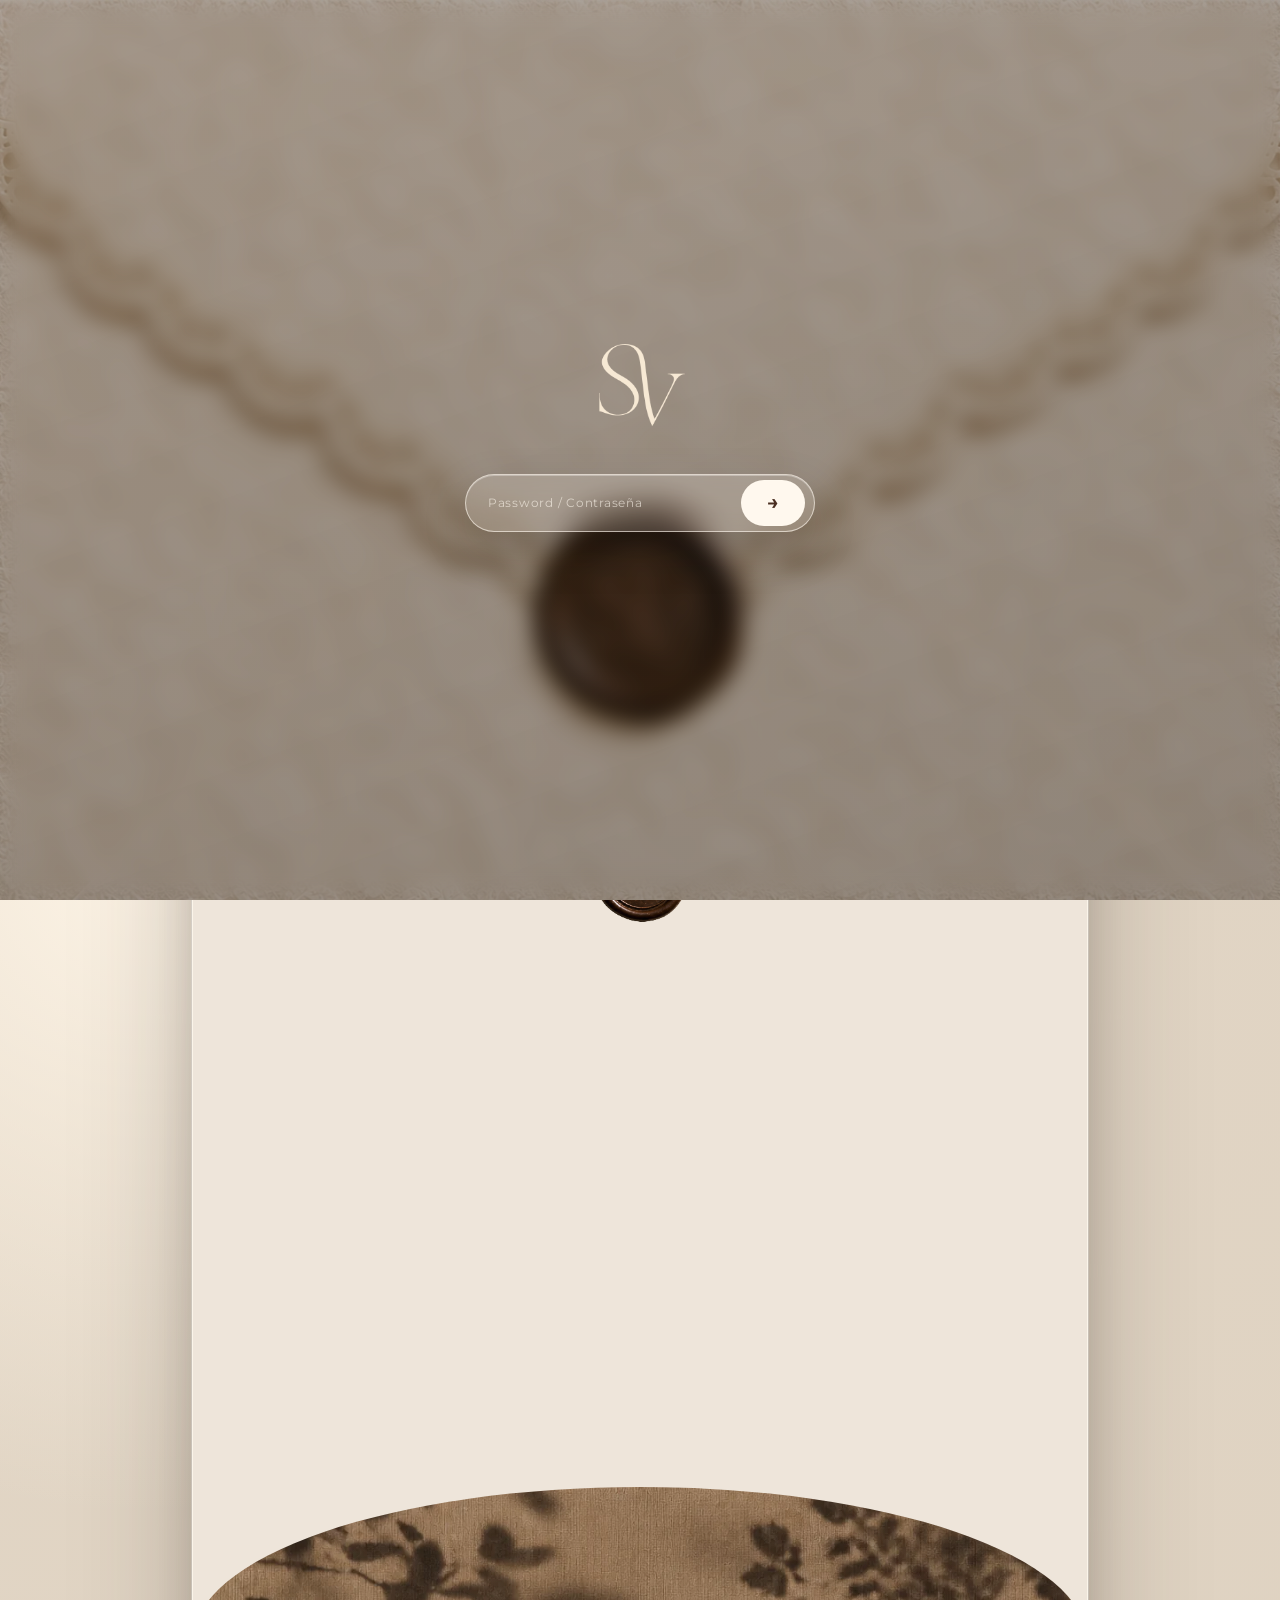
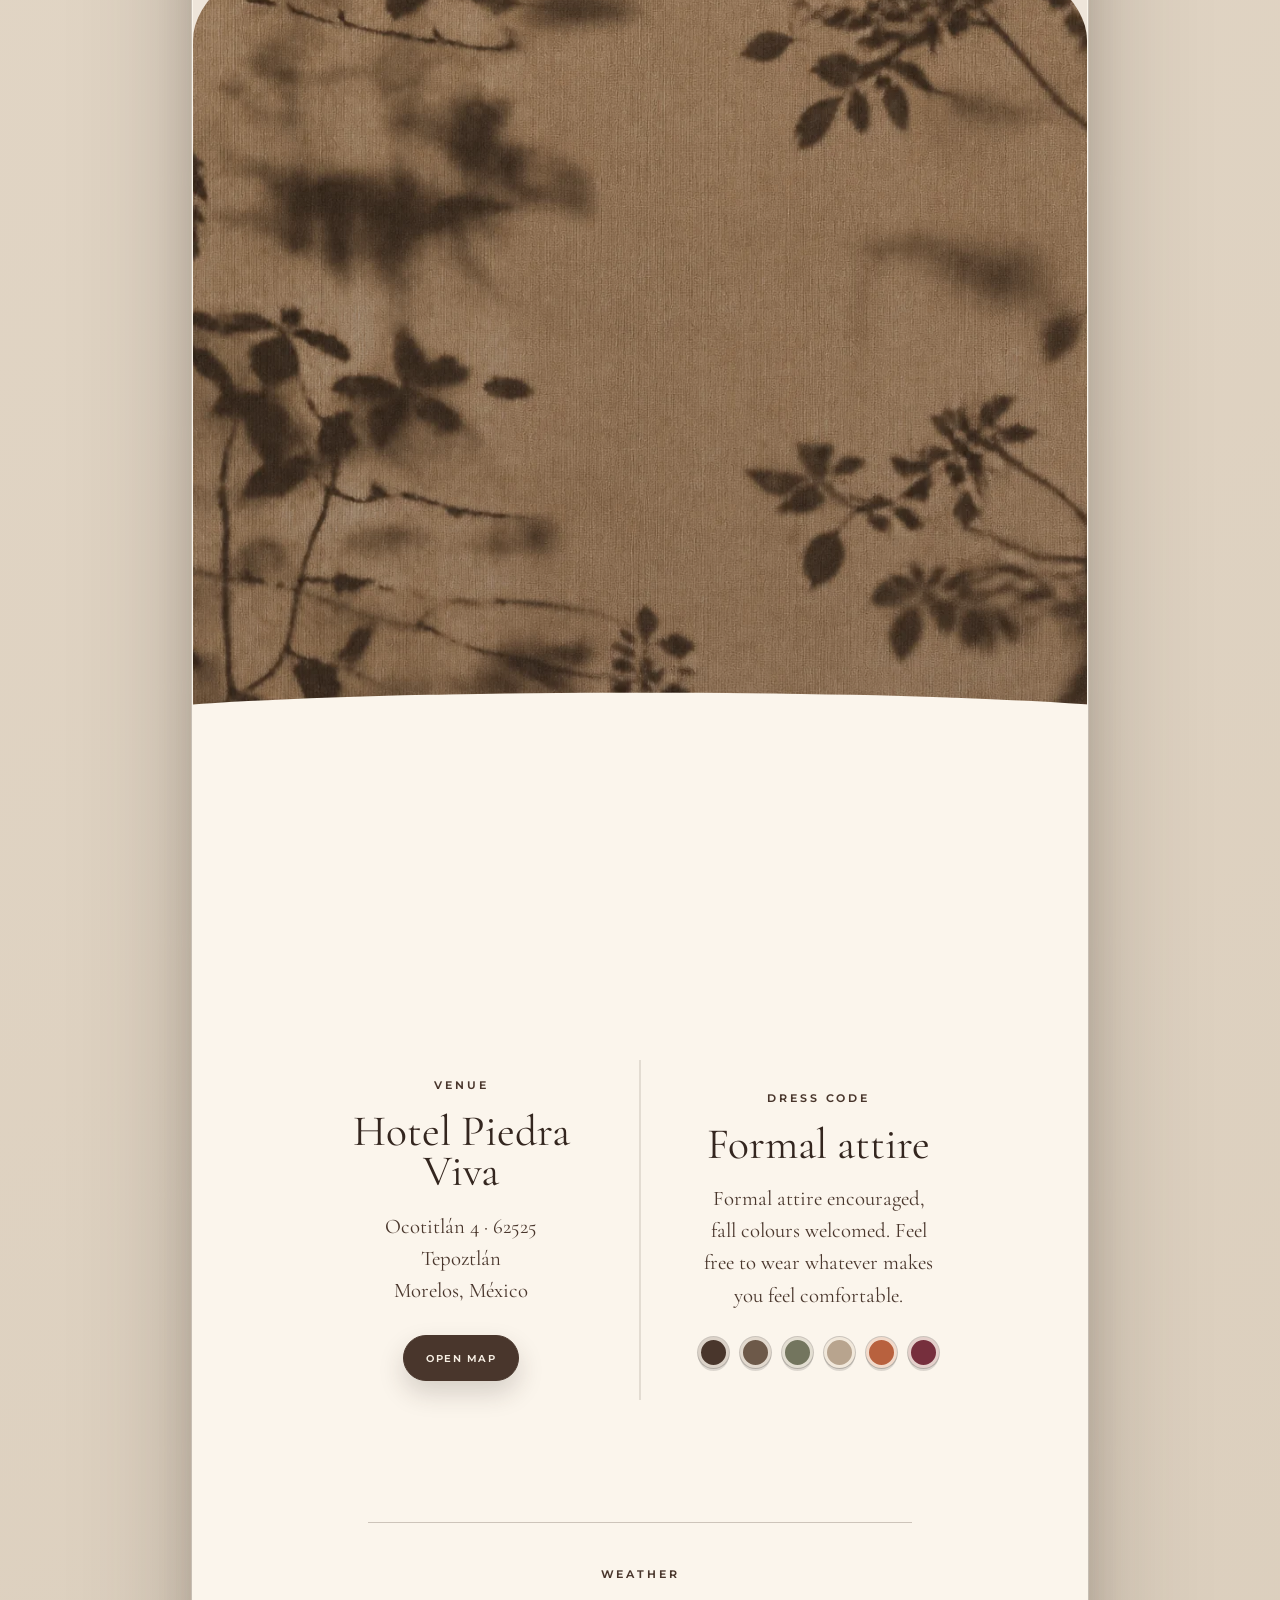
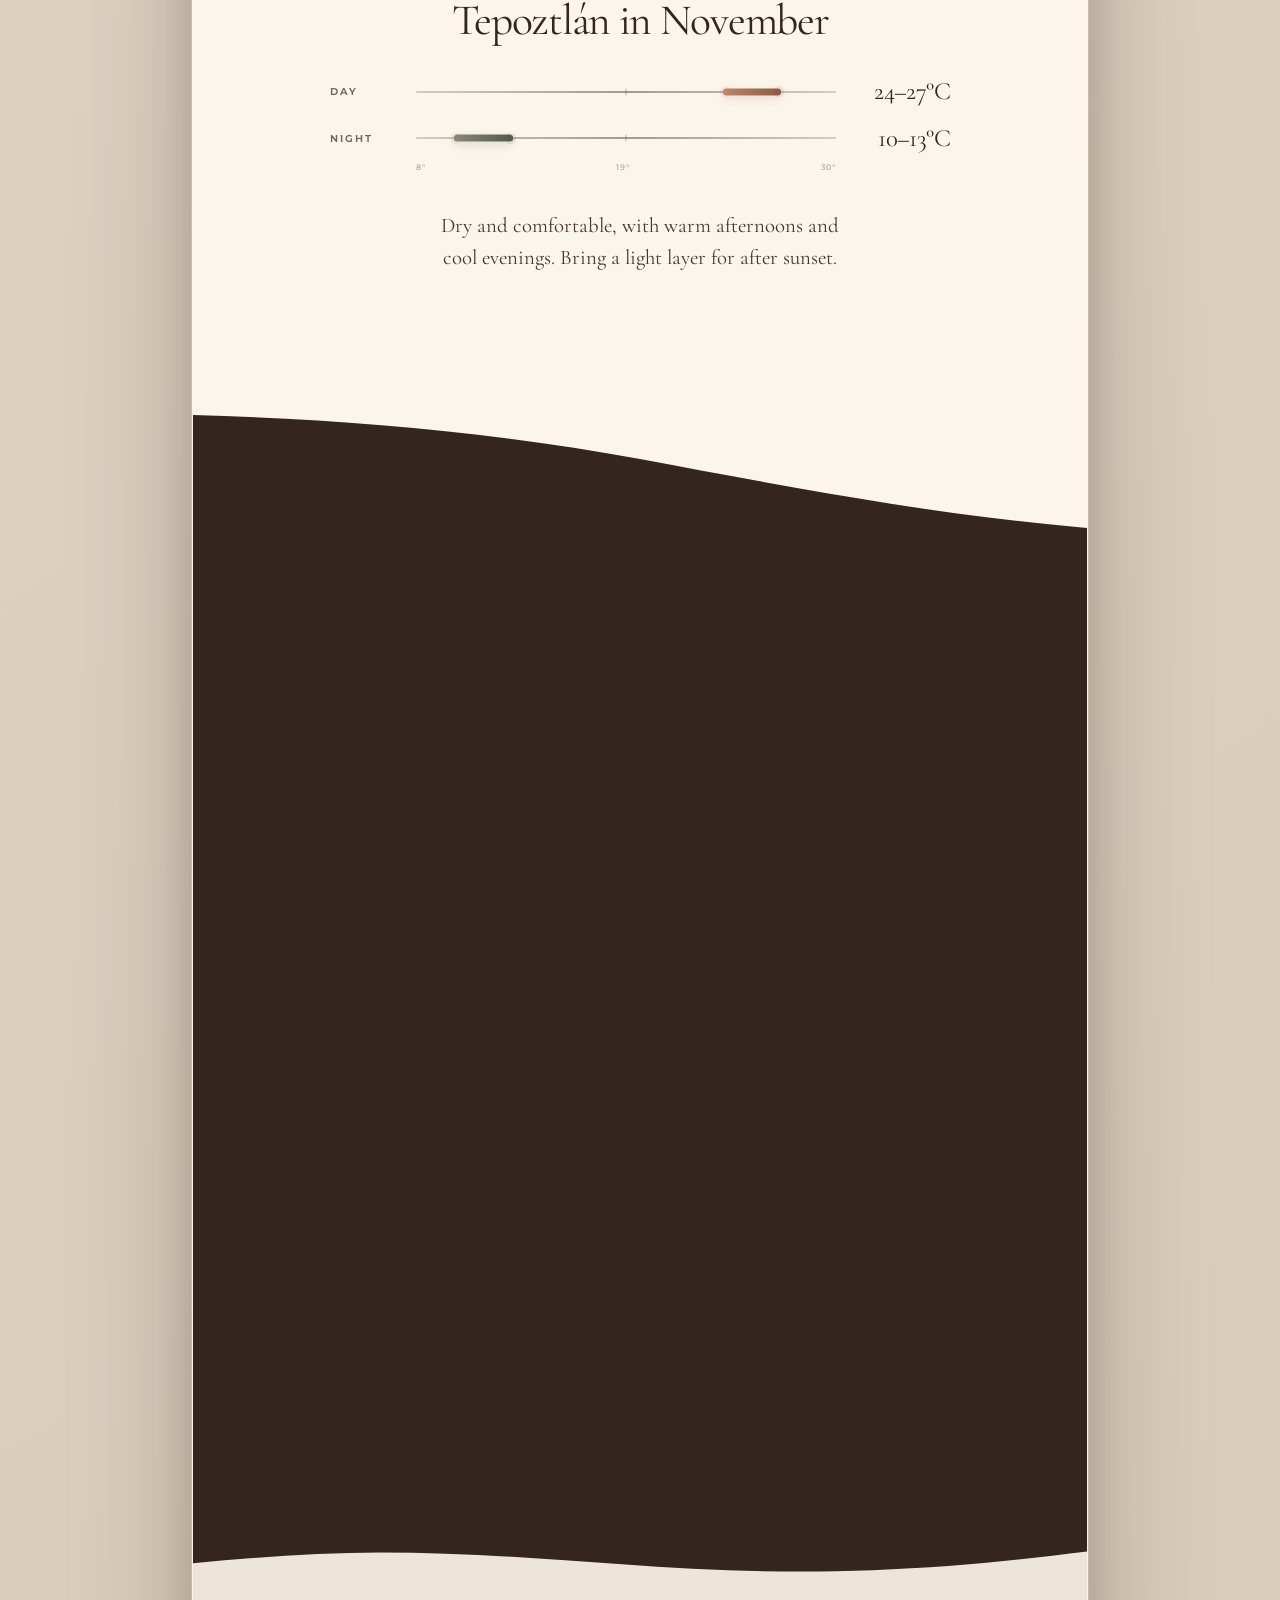
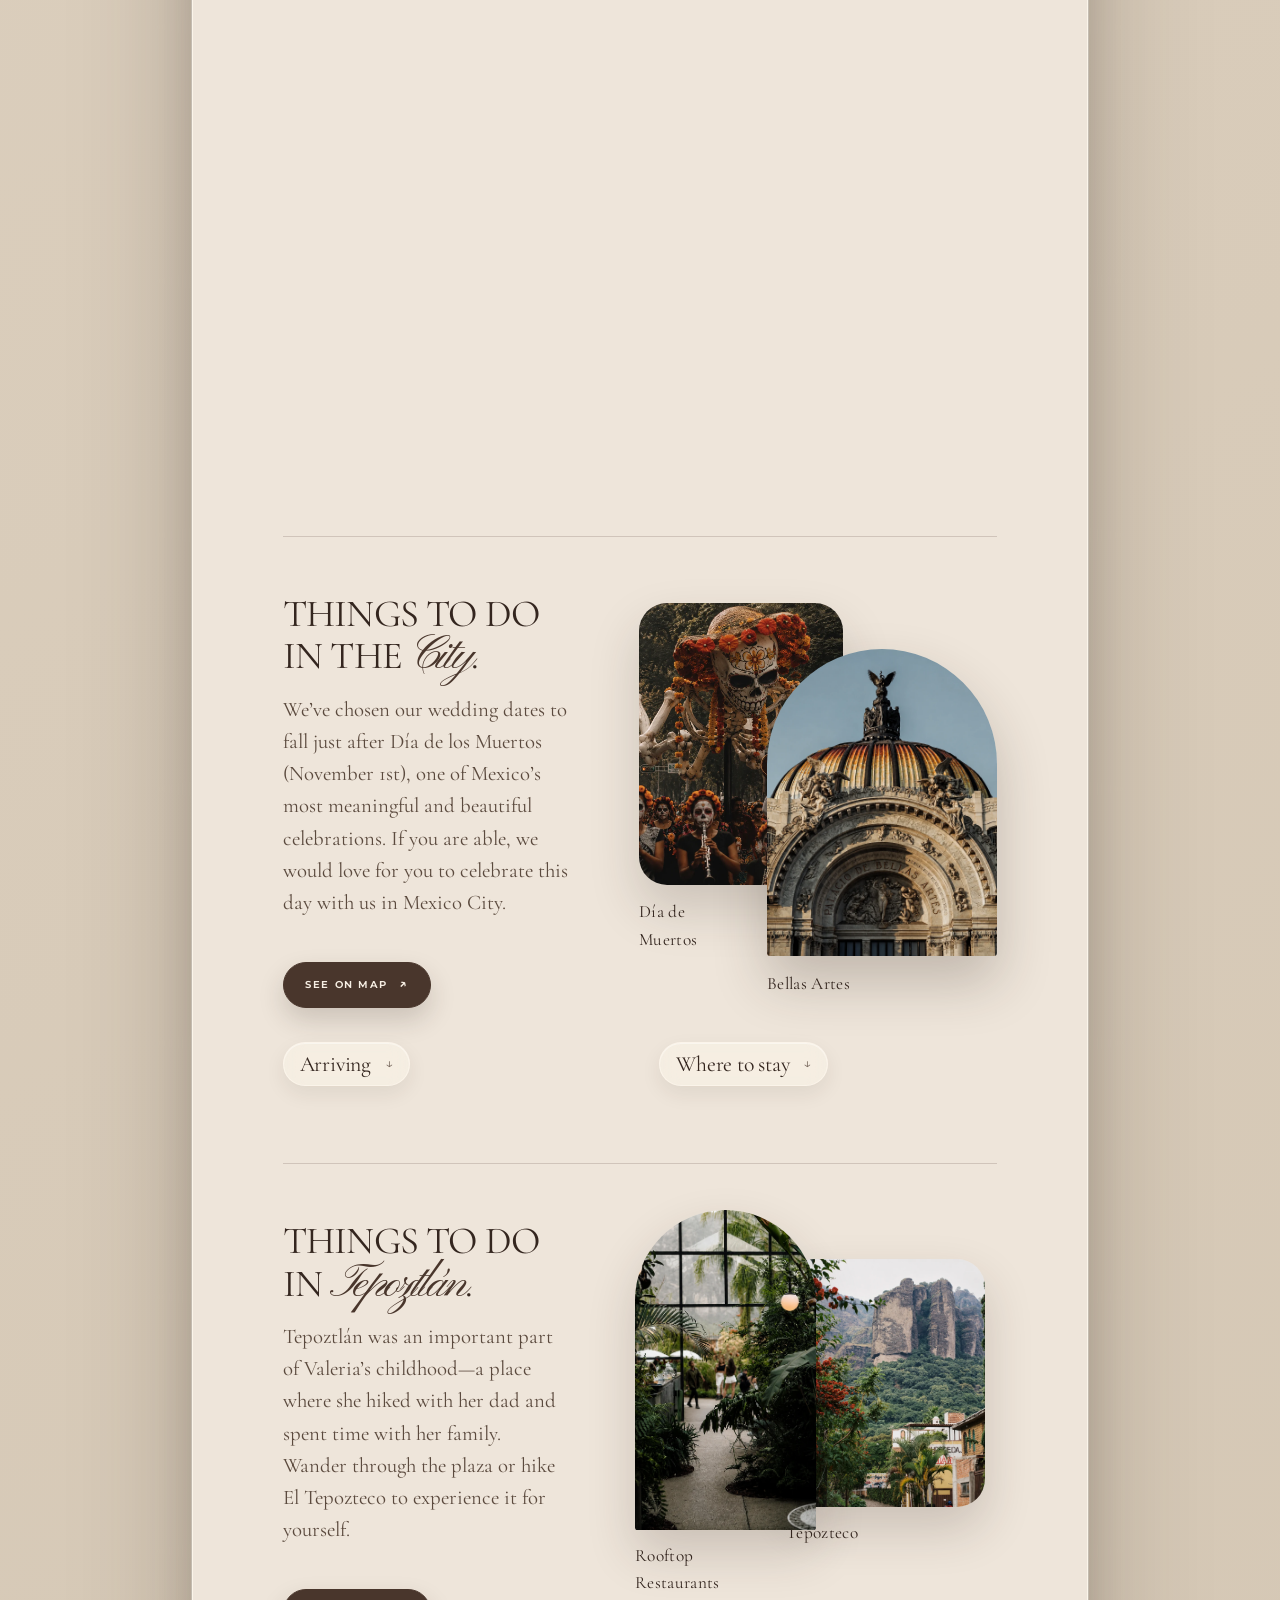
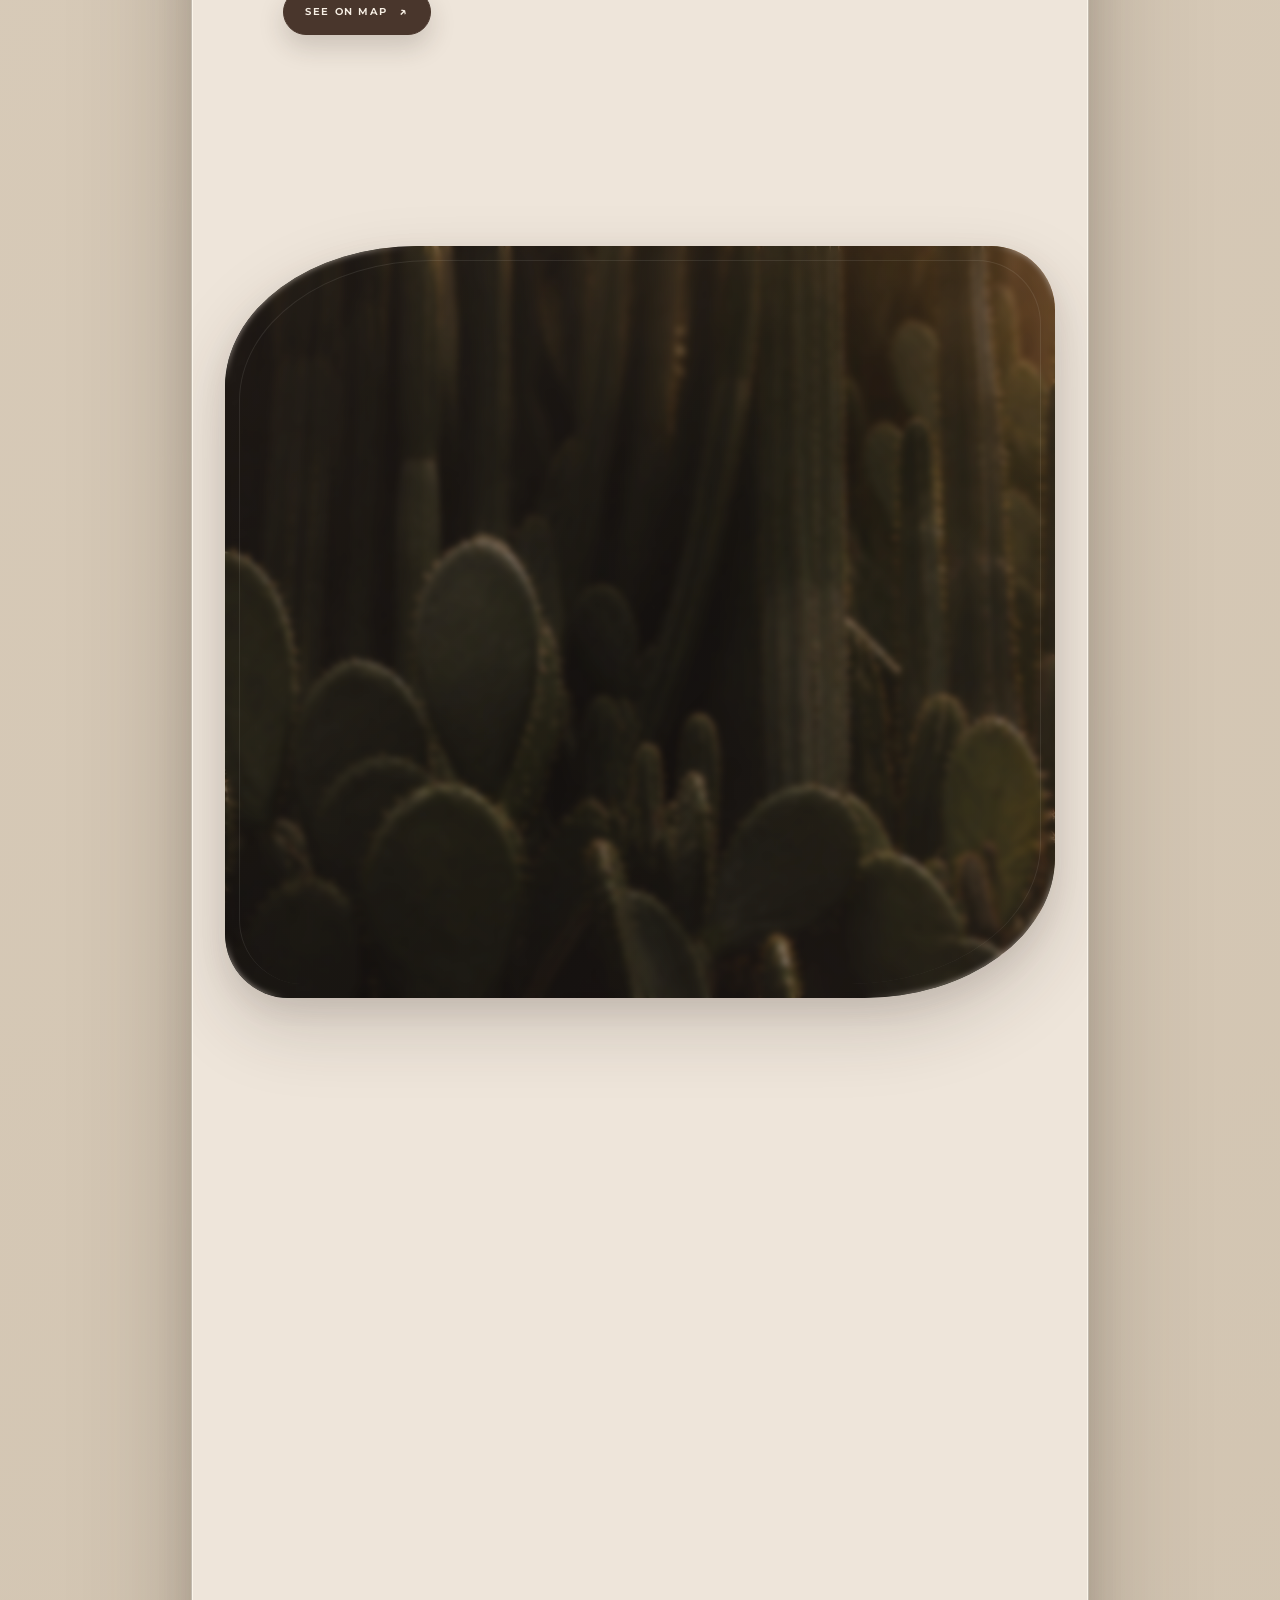
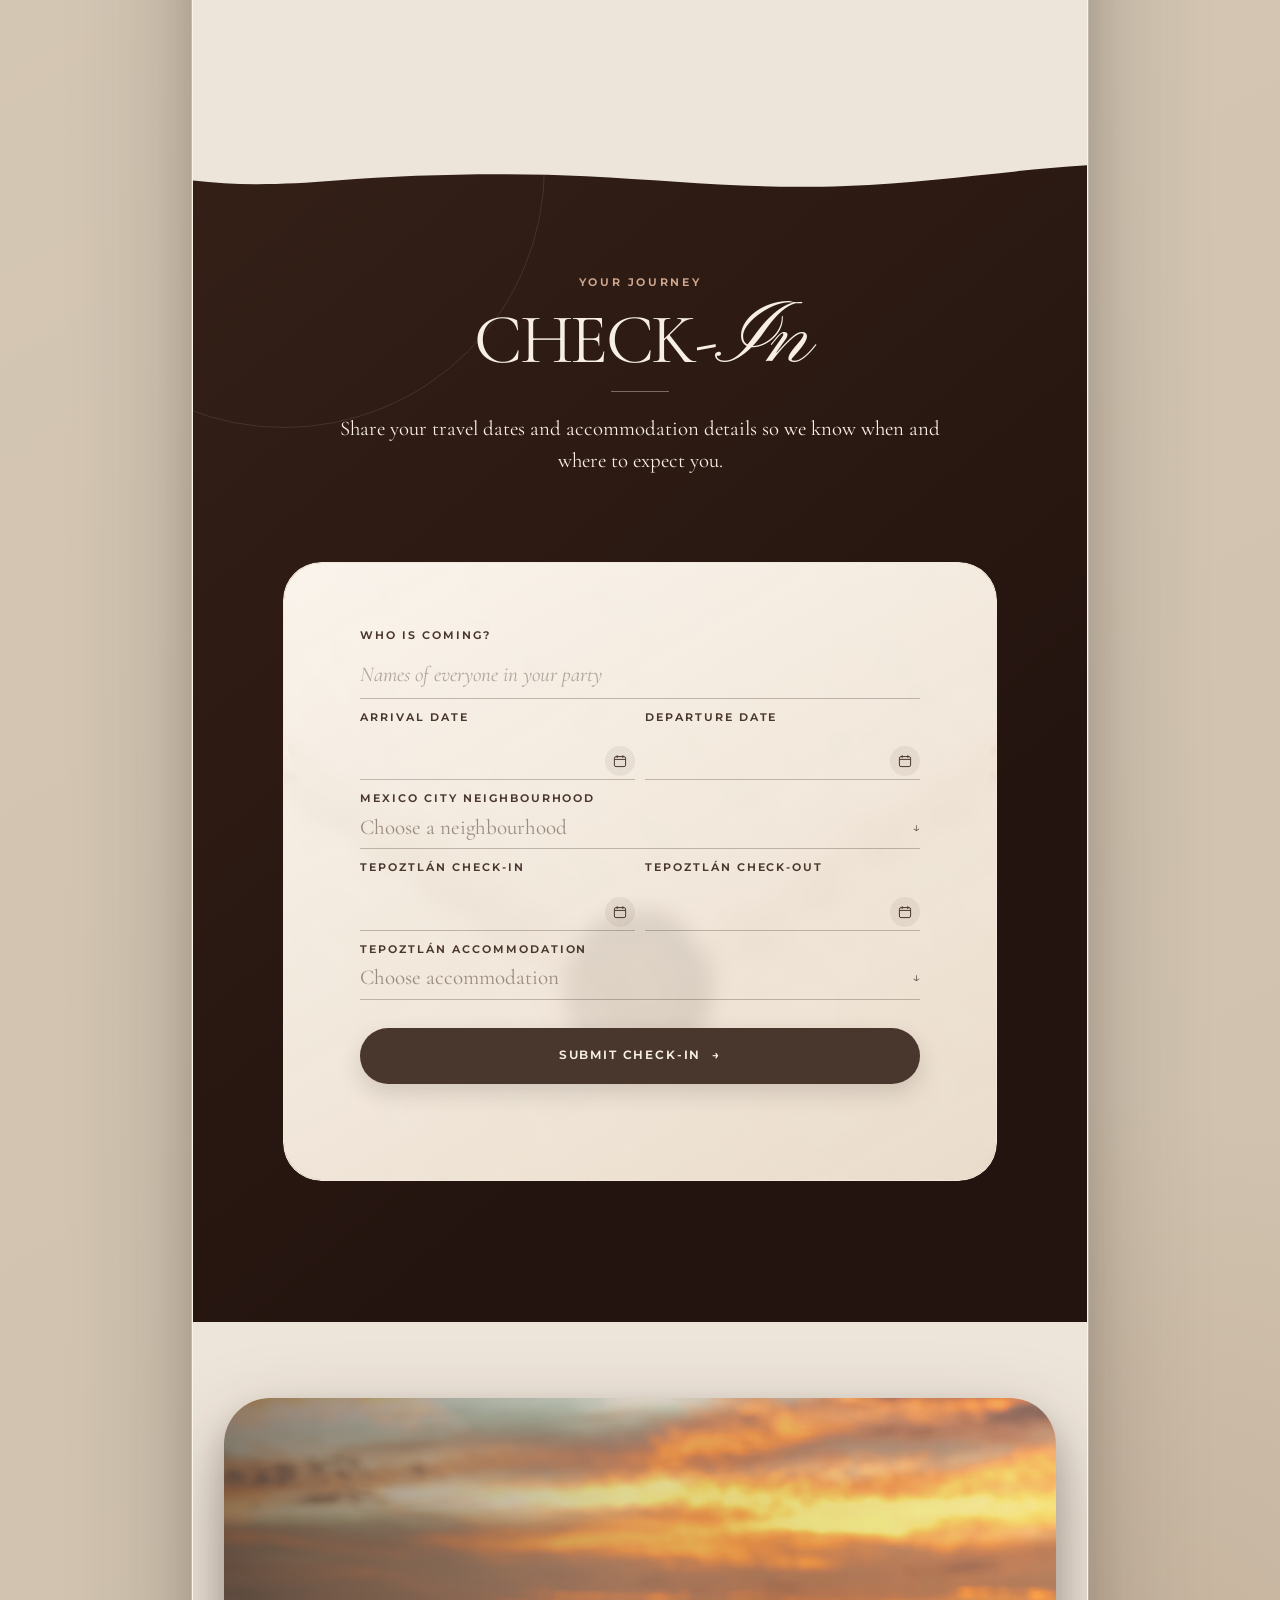
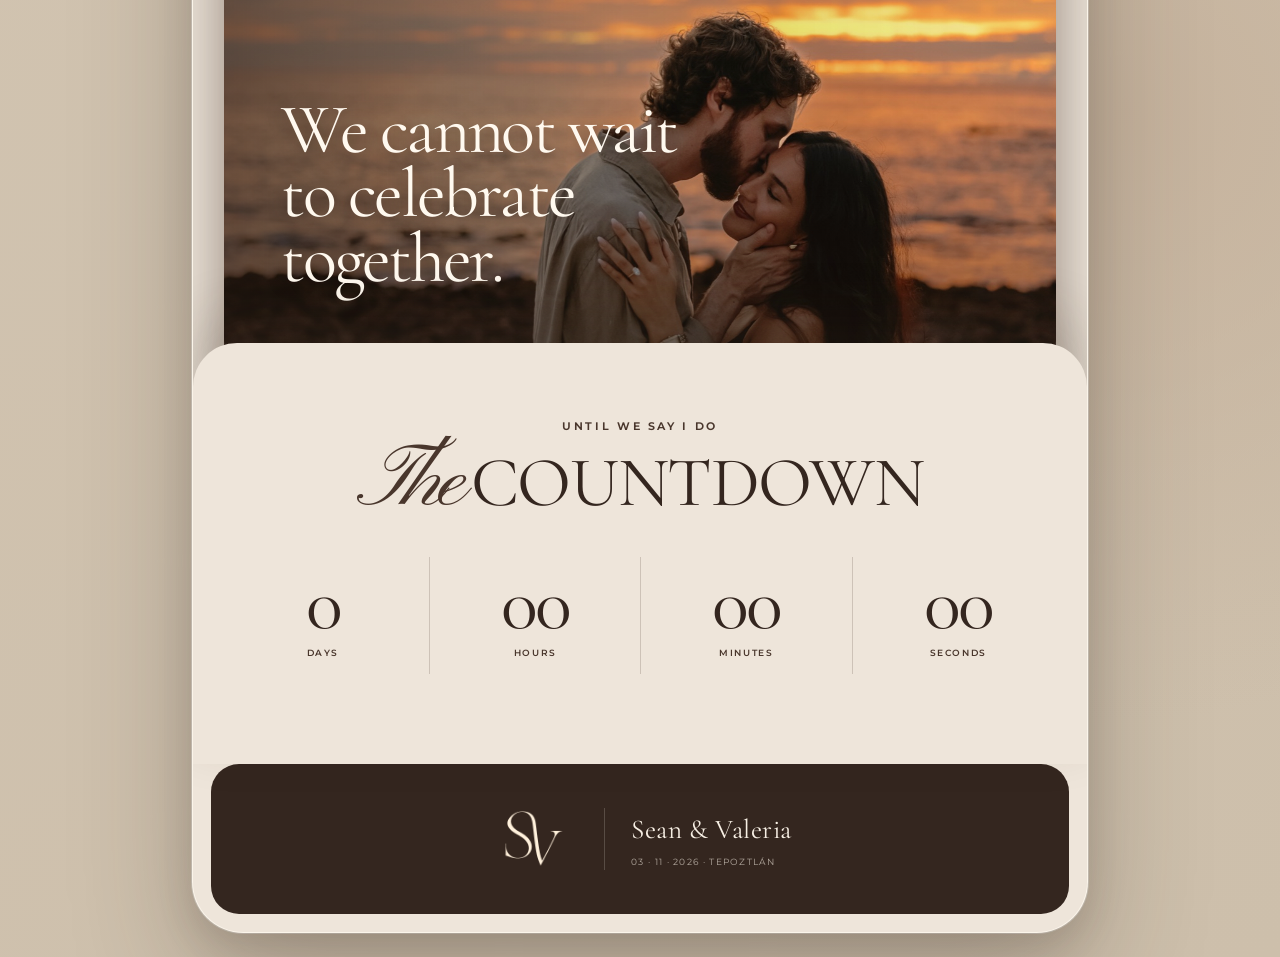
==== commit e57ec44e: "Menu bar holds still on hover; RSVP joins it; RSVP page becomes the itinerary - Translate, Gallery a" ====
--- a/index.html
+++ b/index.html
@@ -34,7 +34,7 @@
   <link rel="stylesheet" href="assets/gpt/site.css?v=20260830b">
   <link rel="stylesheet" href="assets/gpt/save-date-botanical.css?v=20260825b">
   <link rel="stylesheet" href="assets/gpt/timeline-alignment.css?v=20260825b">
-  <link rel="stylesheet" href="assets/gpt/final-overrides.css?v=20261015h">
+  <link rel="stylesheet" href="assets/gpt/final-overrides.css?v=20261020b">
   <script>try{if(sessionStorage.getItem('sv-sp')==='1'&&!('CSSViewTransitionRule' in window)){document.documentElement.classList.add('sp-return');sessionStorage.removeItem('sv-sp')}}catch(e){}</script>
   <title>Sean and Valeria</title>
 </head>
@@ -94,7 +94,7 @@
     <a class="brand" href="#home" data-i18n-aria="backToTopAria" aria-label="Sean and Valeria, back to top"><img class="brand-logo brand-logo--dark" src="assets/gpt/sv-logo-variants/solid/sv-logo-mocha-true-solid.png" alt="" width="1536" height="1024" decoding="sync" fetchpriority="high" draggable="false"><img class="brand-logo brand-logo--light" src="assets/gpt/sv-logo-variants/solid/sv-logo-cream-solid.png" alt="" width="1536" height="1024" decoding="sync" fetchpriority="high" draggable="false"></a>
     <div class="mobile-nav-controls"><span class="mobile-current" id="mobile-current" aria-live="polite">Welcome</span><button class="menu-toggle" id="menu-toggle" type="button" aria-expanded="false" aria-controls="nav-links" aria-label="Open navigation"><span></span><span></span></button></div>
     <nav class="nav-links" id="nav-links" data-i18n-aria="primaryNavigationAria" aria-label="Primary navigation">
-      <button class="invitation-replay" id="invitation-replay" type="button" data-i18n="viewInvitation">Invitation</button><a class="nav-link active" href="#welcome" data-i18n="navWelcome">Welcome</a><a class="nav-link" href="#details" data-i18n="navDetails">Details</a><a class="nav-link" href="#travel" data-i18n="navTravel">Travel</a><a class="nav-link" href="#faq">FAQ</a><a class="nav-link nav-cta" href="#check-in" data-i18n="navCheckIn">Check-In</a><button class="invitation-replay nav-translate" id="nav-translate" type="button" hidden><span class="nav-pill"><svg class="nav-translate-icon" viewBox="0 0 24 24" aria-hidden="true"><path d="M3.5 5.6c0-1 .8-1.8 1.8-1.8h7.4c1 0 1.8.8 1.8 1.8v4.6c0 1-.8 1.8-1.8 1.8H8.4l-3 2.4V12h-.1c-1 0-1.8-.8-1.8-1.8z"/><path d="M14.5 8.4h4.2c1 0 1.8.8 1.8 1.8v4.6c0 1-.8 1.8-1.8 1.8h-.1v2.4l-3-2.4h-4.3c-1 0-1.8-.8-1.8-1.8V14"/><path d="M6.6 7.9h4.8M13.4 12.6h4.2" opacity=".55"/></svg><span class="nav-translate-label" data-i18n="navTranslate">Translate</span></span></button><button class="invitation-replay nav-translate nav-photos" id="nav-photos" type="button"><span class="nav-pill"><svg class="nav-translate-icon" viewBox="0 0 24 24" aria-hidden="true"><path d="M3.8 8.6c0-1 .8-1.8 1.8-1.8h2.2l1.5-2.2h5.4l1.5 2.2h2.2c1 0 1.8.8 1.8 1.8v8.6c0 1-.8 1.8-1.8 1.8H5.6c-1 0-1.8-.8-1.8-1.8z"/><circle cx="12" cy="12.6" r="3.4"/></svg><span class="nav-translate-label" data-i18n="navPhotos">Gallery</span></span></button>
+      <button class="invitation-replay" id="invitation-replay" type="button" data-i18n="viewInvitation">Invitation</button><a class="nav-link active" href="#welcome" data-i18n="navWelcome">Welcome</a><a class="nav-link" href="#details" data-i18n="navDetails">Details</a><a class="nav-link" href="#travel" data-i18n="navTravel">Travel</a><a class="nav-link" href="#faq">FAQ</a><a class="nav-link nav-cta" href="#check-in" data-i18n="navCheckIn">Check-In</a><button class="invitation-replay nav-translate" id="nav-translate" type="button" hidden><span class="nav-pill"><svg class="nav-translate-icon" viewBox="0 0 24 24" aria-hidden="true"><path d="M3.5 5.6c0-1 .8-1.8 1.8-1.8h7.4c1 0 1.8.8 1.8 1.8v4.6c0 1-.8 1.8-1.8 1.8H8.4l-3 2.4V12h-.1c-1 0-1.8-.8-1.8-1.8z"/><path d="M14.5 8.4h4.2c1 0 1.8.8 1.8 1.8v4.6c0 1-.8 1.8-1.8 1.8h-.1v2.4l-3-2.4h-4.3c-1 0-1.8-.8-1.8-1.8V14"/><path d="M6.6 7.9h4.8M13.4 12.6h4.2" opacity=".55"/></svg><span class="nav-translate-label" data-i18n="navTranslate">Translate</span></span></button><button class="invitation-replay nav-translate nav-photos" id="nav-photos" type="button"><span class="nav-pill"><svg class="nav-translate-icon" viewBox="0 0 24 24" aria-hidden="true"><path d="M3.8 8.6c0-1 .8-1.8 1.8-1.8h2.2l1.5-2.2h5.4l1.5 2.2h2.2c1 0 1.8.8 1.8 1.8v8.6c0 1-.8 1.8-1.8 1.8H5.6c-1 0-1.8-.8-1.8-1.8z"/><circle cx="12" cy="12.6" r="3.4"/></svg><span class="nav-translate-label" data-i18n="navPhotos">Gallery</span></span></button><button class="invitation-replay nav-translate nav-rsvp" id="nav-rsvp" type="button"><span class="nav-pill"><svg class="nav-translate-icon" viewBox="0 0 24 24" aria-hidden="true"><path d="M3.8 7.6c0-1 .8-1.8 1.8-1.8h12.8c1 0 1.8.8 1.8 1.8v9.6c0 1-.8 1.8-1.8 1.8H5.6c-1 0-1.8-.8-1.8-1.8z"/><path d="M4.4 6.6l7.6 5.8 7.6-5.8" opacity=".55"/><path d="M9.2 15.4l1.9 1.8 3.7-3.8"/></svg><span class="nav-translate-label" data-i18n="navRsvp">RSVP</span></span></button>
       <div class="nav-language" id="nav-language" role="group" aria-label="Choose website language">
         <button class="nav-language-option nav-language-option--en" type="button" data-nav-language="en" aria-label="English"><svg class="nav-language-icon nav-language-icon--leaf" viewBox="0 0 24 24" aria-hidden="true"><path d="M12 2.35l1.28 3.02 1.87-1.08-.42 2.96 2.9-.78-1.08 2.82 3.62.88-3.12 2.3 1.03 2.66-4.98-.93.35 6.45h-2.9l.35-6.45-4.98.93 1.03-2.66-3.12-2.3 3.62-.88-1.08-2.82 2.9.78-.42-2.96 1.87 1.08z"/></svg><span class="nav-language-label nav-language-label--short">EN</span><span class="nav-language-label nav-language-label--long">English</span></button>
         <span class="nav-language-divider" aria-hidden="true"></span>
@@ -264,6 +264,6 @@
     <footer class="footer" data-header-tone="dark"><img class="footer-logo" src="assets/gpt/sv-logo-variants/solid/sv-logo-cream-solid.png" data-i18n-alt="footerLogoAlt" alt="Sean and Valeria monogram"><div class="footer-signoff"><strong>Sean &amp; Valeria</strong><span>03 · 11 · 2026 · Tepoztlán</span></div></footer>
   </main>
   <div class="sp-cover" aria-hidden="true"></div>
-  <script src="assets/gpt/site.js?v=20261015c"></script>
+  <script src="assets/gpt/site.js?v=20261020b"></script>
 </body>
 </html>
--- a/assets/gpt/final-overrides.css
+++ b/assets/gpt/final-overrides.css
@@ -2527,15 +2527,7 @@
     background:rgba(247,239,228,.075);
     opacity:1;
   }
-  .nav-language:hover .nav-language-label,
-  .nav-language:focus-within .nav-language-label{max-width:0;opacity:0;transform:scale(.8)}
-  .nav-language:hover .nav-language-icon,
-  .nav-language:focus-within .nav-language-icon{width:22px;flex-basis:22px;opacity:1}
-  .nav-language:hover .nav-language-option--en .nav-language-icon,
-  .nav-language:focus-within .nav-language-option--en .nav-language-icon{color:#a8473f;transform:rotate(-3deg) scale(1.04)}
-  .nav-language:hover .nav-language-option--es .nav-language-icon,
-  .nav-language:focus-within .nav-language-option--es .nav-language-icon{color:#667956;transform:rotate(2deg) scale(1.04)}
-  .nav-language-option:hover,.nav-language-option:focus-visible{background:rgba(255,255,255,.08);transform:translateY(-1px)}
+  .nav-language-option:hover,.nav-language-option:focus-visible{background:rgba(255,255,255,.08);opacity:1;transform:translateY(-1px)}
 }
 
 @media(max-width:720px){
@@ -2859,8 +2851,8 @@
   text-align:center;
 }
 
-/* The desktop control stays quiet until invited open; mobile always spells
-   both choices out and marks the active language with its coloured symbol. */
+/* On desktop the control stays EN / ES at one width, so nothing beside it moves on hover;
+   mobile always spells both choices out and marks the active language with its coloured symbol. */
 .nav-language{
   background:rgba(255,255,255,.025)!important;
   border-color:color-mix(in srgb,currentColor 22%,transparent)!important;
@@ -2879,26 +2871,10 @@
     padding-inline:4px!important;
     border-color:transparent!important;
     background:transparent!important;
-    transition:width .48s var(--ease-refined),opacity .3s ease!important;
-  }
-  .nav-language-option{min-width:0!important;gap:6px!important}
-  .nav-language:hover .nav-language-label--short,
-  .nav-language:focus-within .nav-language-label--short{display:none!important}
-  .nav-language:hover .nav-language-label--long,
-  .nav-language:focus-within .nav-language-label--long{display:inline-block!important;max-width:92px!important;overflow:visible!important;opacity:1!important;transform:none!important}
-  .nav-language:hover .nav-language-icon,
-  .nav-language:focus-within .nav-language-icon{width:19px!important;flex-basis:19px!important}
-  .nav-language:hover,.nav-language:focus-within{width:214px!important;border-color:transparent!important;background:transparent!important}
-  .nav-language:hover .nav-language-option,
-  .nav-language:focus-within .nav-language-option{flex:1 1 0!important}
-  .nav-language:hover .nav-language-option--en .nav-language-icon,
-  .nav-language:focus-within .nav-language-option--en .nav-language-icon{color:currentColor!important;transform:scale(.94)!important}
-  .nav-language:hover .nav-language-option--es .nav-language-icon,
-  .nav-language:focus-within .nav-language-option--es .nav-language-icon{color:currentColor!important;transform:scale(.94)!important}
-  .nav-language:hover .nav-language-option--en:is(:hover,:focus-visible,.is-current) .nav-language-icon,
-  .nav-language:focus-within .nav-language-option--en:is(:hover,:focus-visible,.is-current) .nav-language-icon{color:#a8473f!important;transform:rotate(-3deg) scale(1.04)!important}
-  .nav-language:hover .nav-language-option--es:is(:hover,:focus-visible,.is-current) .nav-language-icon,
-  .nav-language:focus-within .nav-language-option--es:is(:hover,:focus-visible,.is-current) .nav-language-icon{color:#667956!important;transform:rotate(2deg) scale(1.04)!important}
+    transition:opacity .3s ease!important;
+  }
+  .nav-language:hover,.nav-language:focus-within{border-color:transparent!important;background:transparent!important}
+  .nav-language-option{flex:1 1 0;min-width:0!important;gap:6px!important}
 }
 @media(max-width:720px){
   .nav-links .invitation-replay,
@@ -3070,35 +3046,44 @@
    seam, cutting it into a hard line. Transparent lets the shadow fade out. */
 .faq{background:transparent!important}
 
-/* Translate: Sean and Val see it after the admin password; guests later.
-   It borrows the Invitation button's header styling and adds a speech icon. */
+/* Translate, Gallery and RSVP: the site's own pages, as icons beside the section links.
+   They borrow the Invitation button's header styling. */
 .nav-translate[hidden]{display:none!important}
 .nav-translate{gap:.55rem}
 .nav-translate-icon{width:19px;height:19px;flex:none;fill:none;stroke:currentColor;stroke-width:1.35;stroke-linecap:round;stroke-linejoin:round}
 .nav-pill{display:contents}
 @media(min-width:721px){
-  /* Translate and Gallery open the same way as the EN/ES switch: at rest just the icon; on
-     hover the control itself widens (.48s on --ease-refined) and the word slides in beside the
-     icon, with the language options' faint highlight and 1px lift. */
-  .site-header .nav-translate{padding-inline:.6rem;gap:0;border-radius:999px;
-    transition:color .32s ease,background .32s ease,opacity .32s ease,transform .42s var(--ease-refined)}
-  .nav-translate-label{display:inline-block;max-width:0;margin-left:0;overflow:hidden;white-space:nowrap;opacity:0;transform:scale(.8);
-    transition:max-width .48s var(--ease-refined),margin-left .48s var(--ease-refined),opacity .22s ease,transform .42s var(--ease-refined)}
-  .nav-translate:hover .nav-translate-label,.nav-translate:focus-visible .nav-translate-label{max-width:120px;margin-left:6px;opacity:1;transform:none}
-  /* Open, the word reads and moves like the section links (site.css "Nav links: a clearer hover"):
-     the same lettering, a 2px lift, and a 1px underline drawn in from the left under the word. */
-  .site-header .nav-translate{position:relative}
-  .nav-translate-label{font-weight:600}
-  .nav-translate::before{content:"";position:absolute;left:calc(.6rem + 19px + 6px);right:.6rem;bottom:7px;height:1px;background:currentColor;opacity:.85;
+  /* At rest just the icon, and it keeps its width: on hover it lifts 2px with the section links'
+     1px underline drawn in from the left, and its name fades in on a small mocha label just below
+     the bar, so nothing else in the bar moves. */
+  .site-header .nav-translate{position:relative;padding-inline:.6rem;gap:0;border-radius:999px;
+    transition:color .3s ease,background .3s ease,opacity .3s ease,transform .45s var(--ease-refined)}
+  .nav-translate-label{position:absolute;top:calc(100% + 12px);left:50%;padding:7px 11px 6px;border-radius:999px;
+    background:#49362c;color:#fff9ef;box-shadow:0 10px 24px rgba(52,38,31,.22);
+    font-family:var(--sans);font-size:.5rem;font-weight:600;letter-spacing:.18em;line-height:1;text-transform:uppercase;white-space:nowrap;
+    opacity:0;transform:translate(-50%,-4px);pointer-events:none;
+    transition:opacity .25s ease,transform .45s var(--ease-refined)}
+  .nav-translate:hover .nav-translate-label,.nav-translate:focus-visible .nav-translate-label{opacity:1;transform:translate(-50%,0);transition-delay:.12s}
+  .nav-translate::before{content:"";position:absolute;left:.6rem;right:.6rem;bottom:7px;height:1px;background:currentColor;opacity:.85;
     transform:scaleX(0);transform-origin:left;transition:transform .45s var(--ease-refined),opacity .3s ease}
   .nav-translate:hover,.nav-translate:focus-visible{background:transparent;transform:translateY(-2px)}
   .nav-translate:hover::before,.nav-translate:focus-visible::before{transform:scaleX(1)}
-
-  /* Room for whichever one opens (Translate, Gallery or EN/ES): the section links ease a
-     little closer on the same timing, so nothing wraps or runs off the edge. */
-  .site-header .nav-links>:is(.nav-link,.invitation-replay:not(.nav-translate)){white-space:nowrap;
-    transition:padding .48s var(--ease-refined),color .25s ease,background .25s ease,opacity .25s ease,transform .25s ease}
-  .site-header .nav-links:has(>.nav-translate:is(:hover,:focus-visible),>.nav-language:is(:hover,:focus-within))>:is(.nav-link,.invitation-replay:not(.nav-translate)){padding-inline:3px}
+  /* the page you're on already carries the bar's underline, as the current section does at home */
+  .nav-translate[aria-current="page"]::before{display:none}
+  .nav-translate[aria-current="page"]:hover{transform:none}
+  .site-header .nav-links>:is(.nav-link,.invitation-replay:not(.nav-translate)){white-space:nowrap}
+}
+/* Tablets and small windows (721-1000px): the bar is narrower than its links, so the lettering
+   and icons tighten a little to keep everything inside it; below 780px the Invitation link
+   steps out (the invitation still opens on a first visit). */
+@media(min-width:721px) and (max-width:1000px){
+  .site-header .nav-links>:is(.nav-link,.invitation-replay:not(.nav-translate)){font-size:.58rem!important;letter-spacing:.07em!important;padding-inline:.32rem!important}
+  .site-header .nav-links>.nav-translate{padding-inline:.38rem}
+  .nav-translate::before{left:.38rem;right:.38rem}
+  .site-header .nav-language{width:68px;margin-left:2px}
+}
+@media(min-width:721px) and (max-width:779px){
+  .site-header .nav-links>#invitation-replay{display:none!important}
 }
 @media(min-width:721px) and (prefers-reduced-motion:reduce){.nav-translate-label,.site-header .nav-links>*{transition:none!important}}
 @media(max-width:720px){
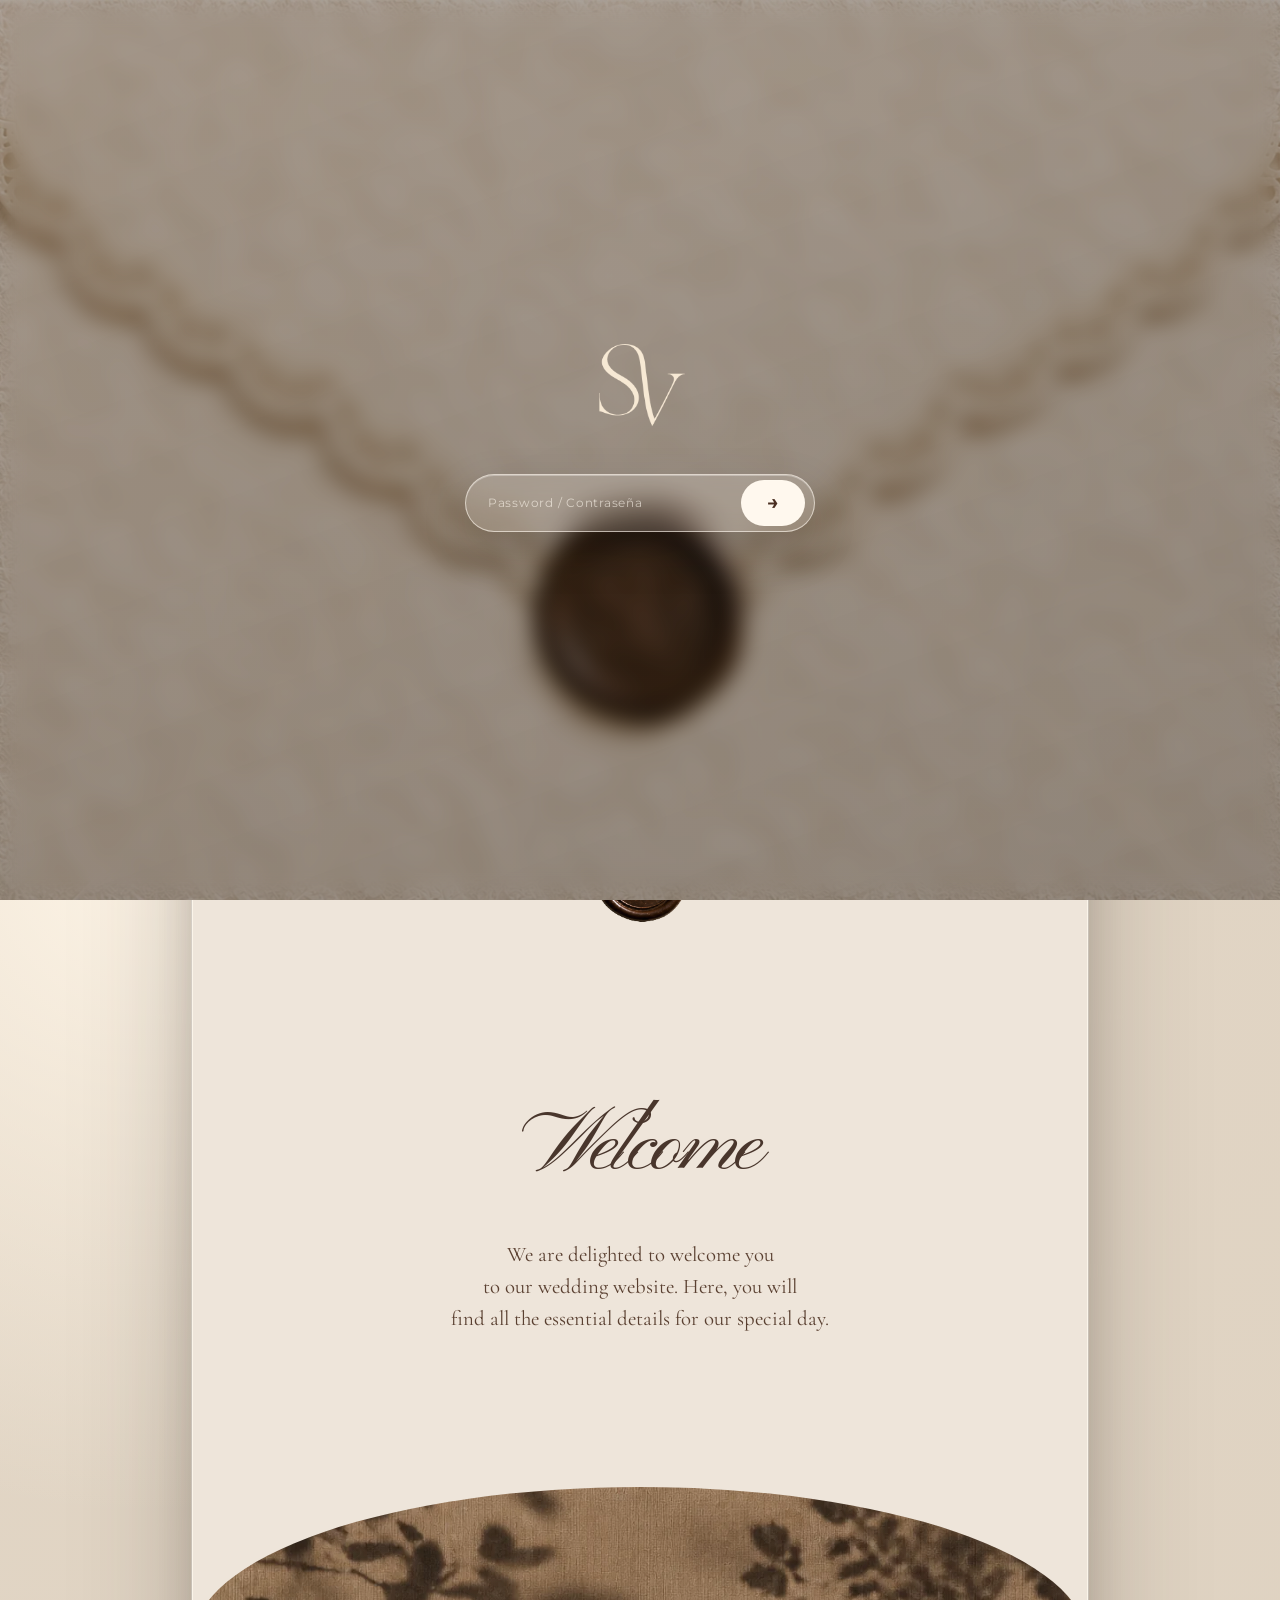
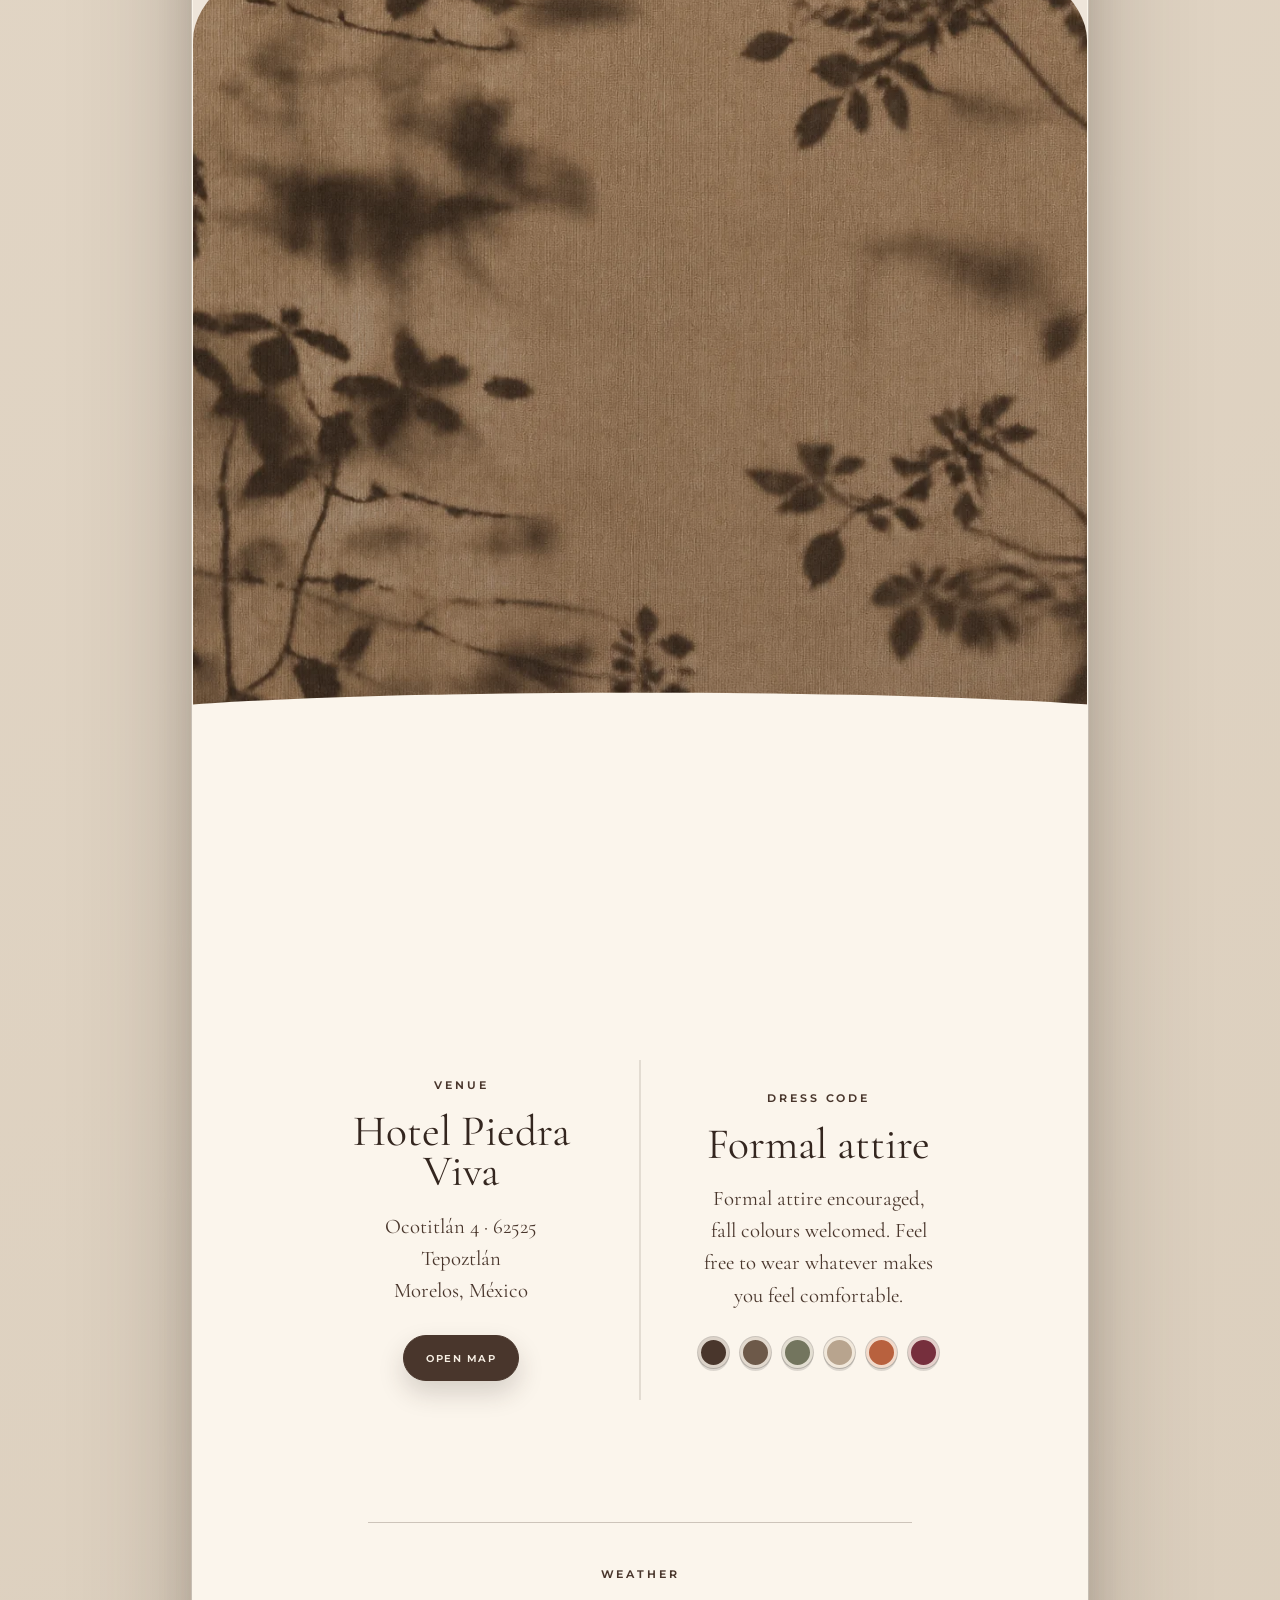
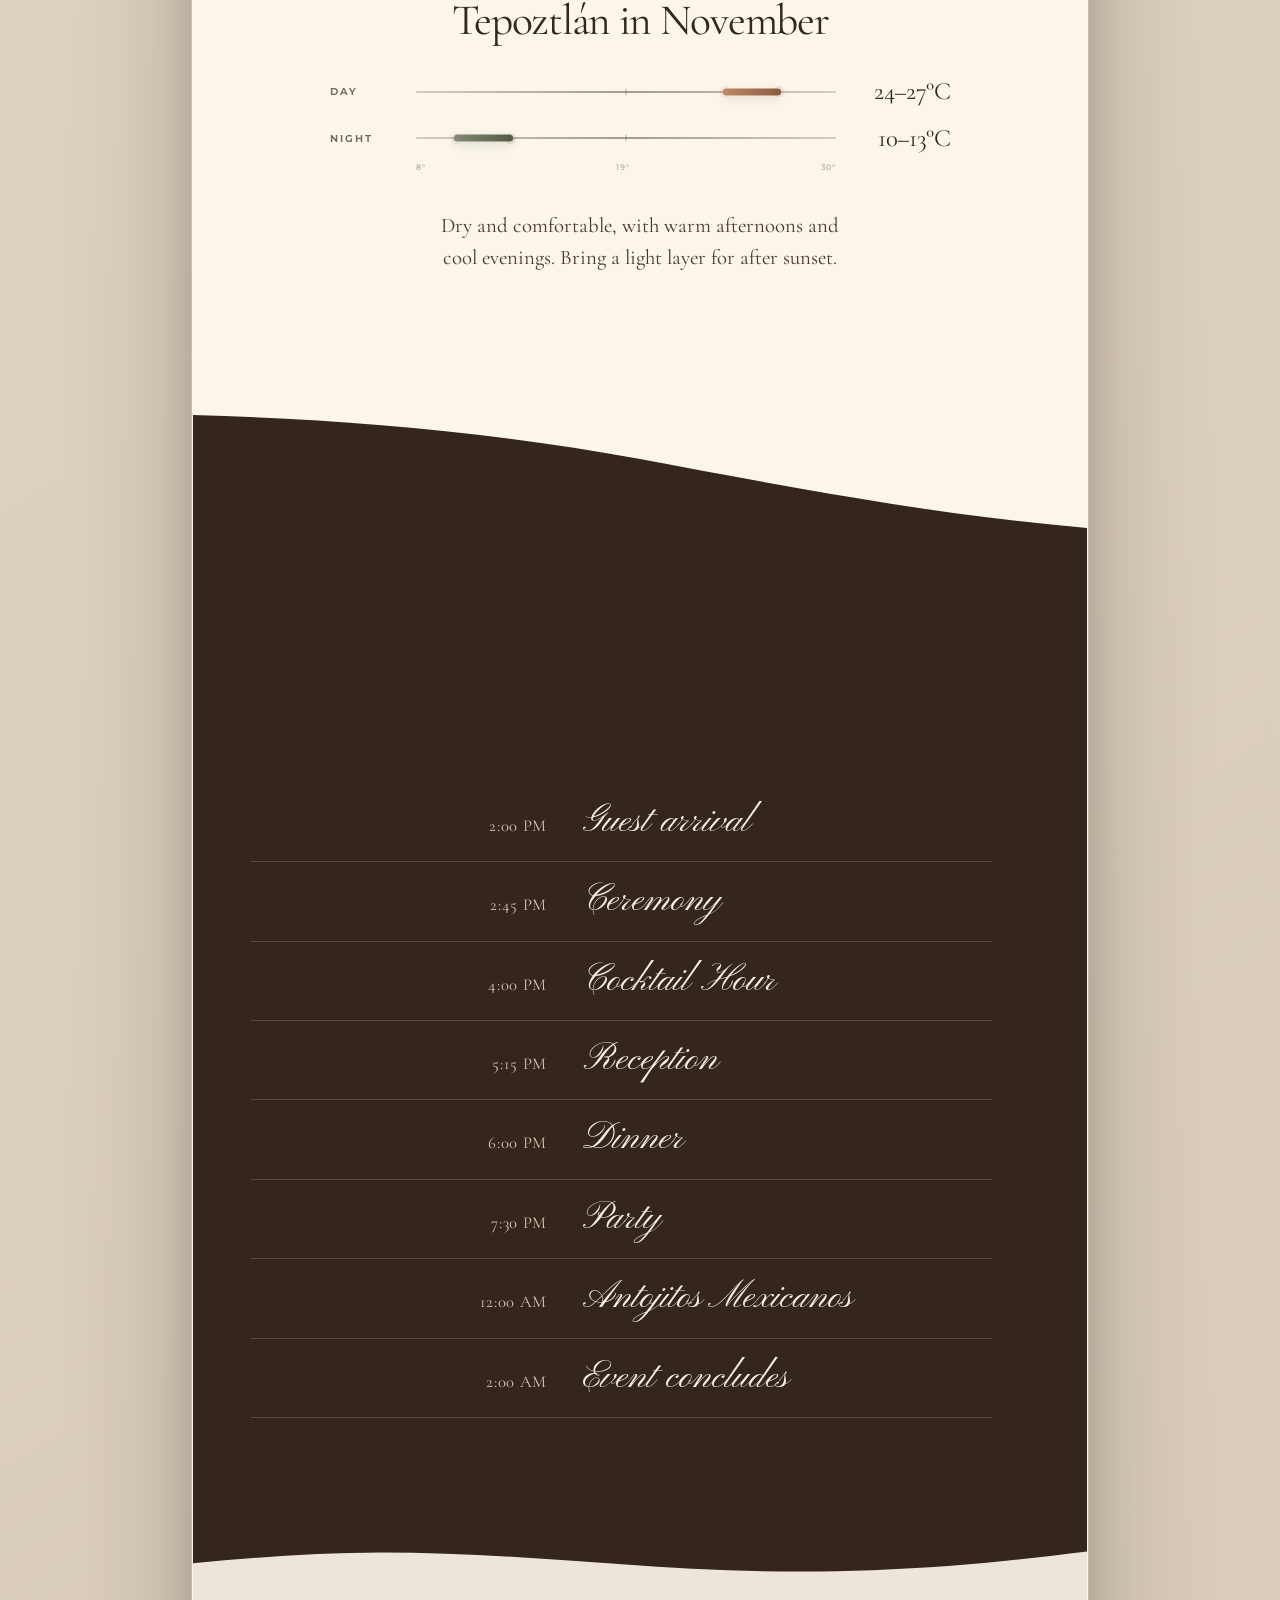
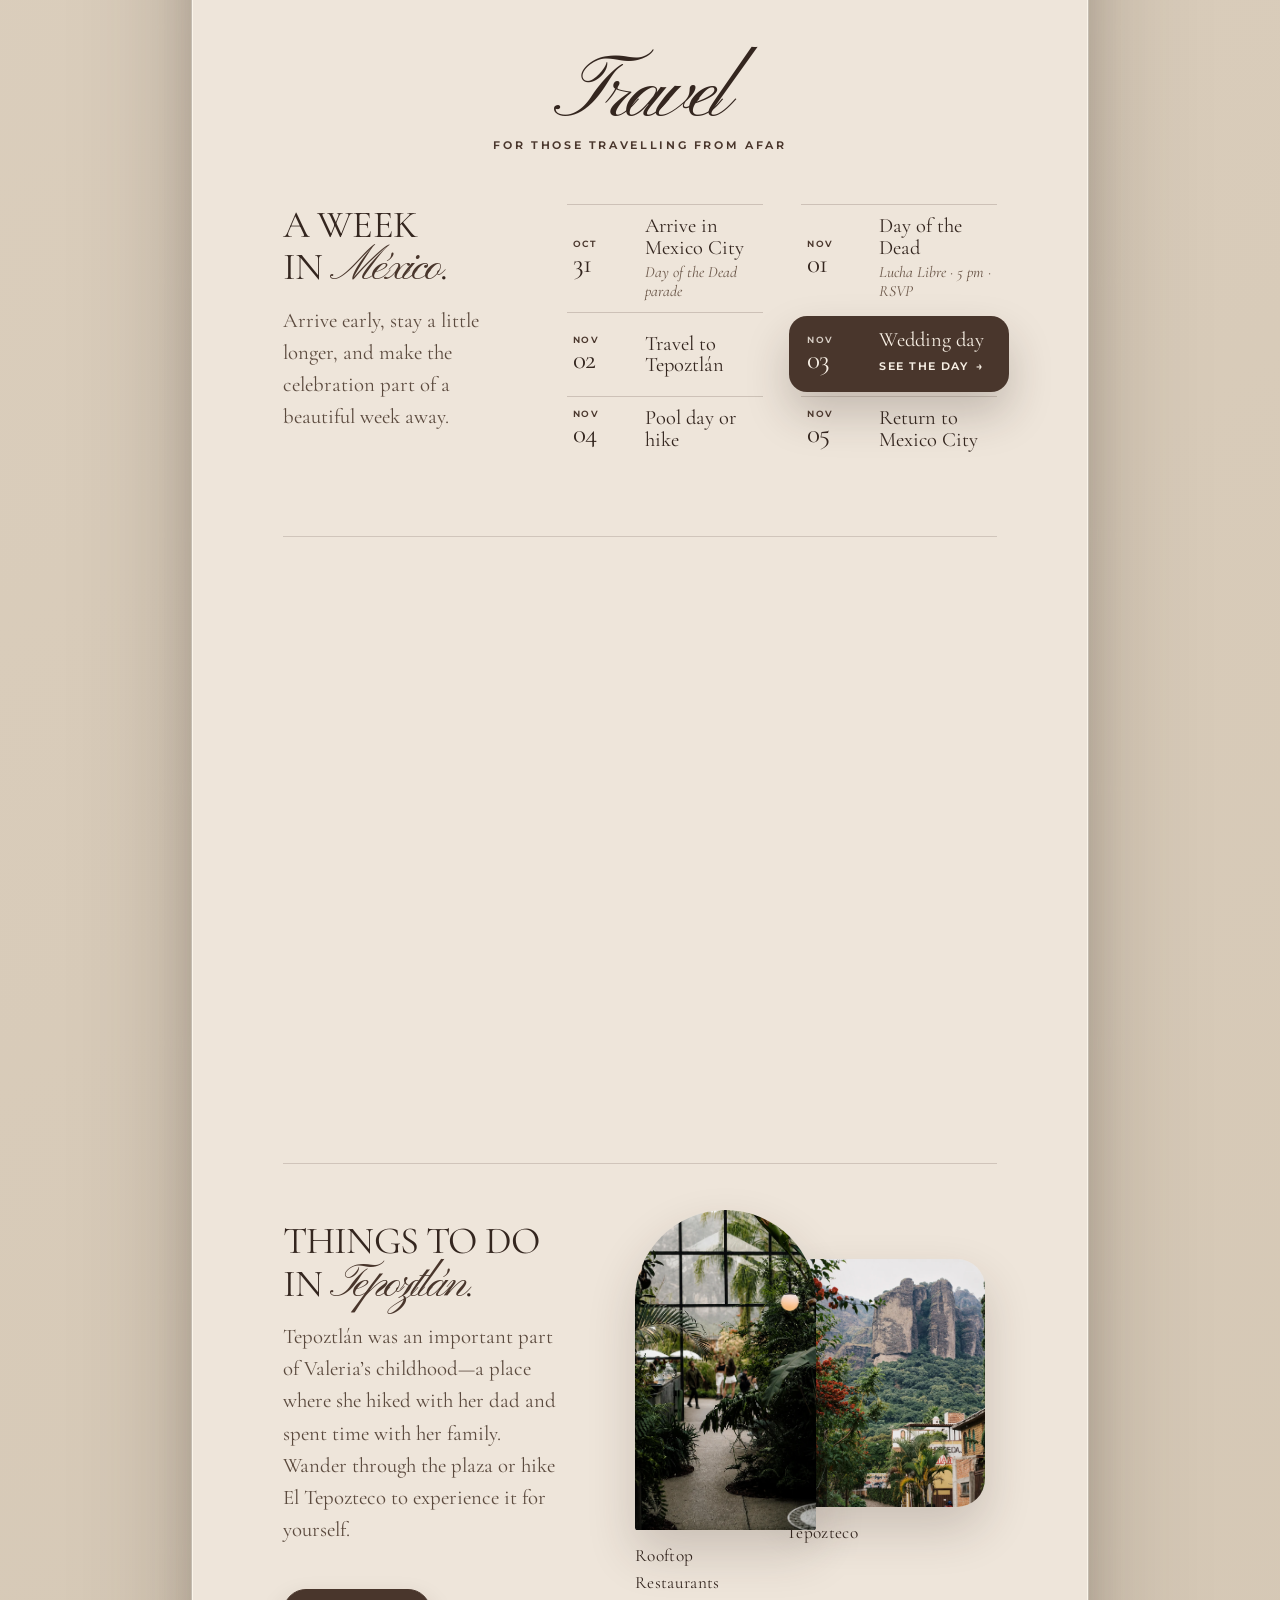
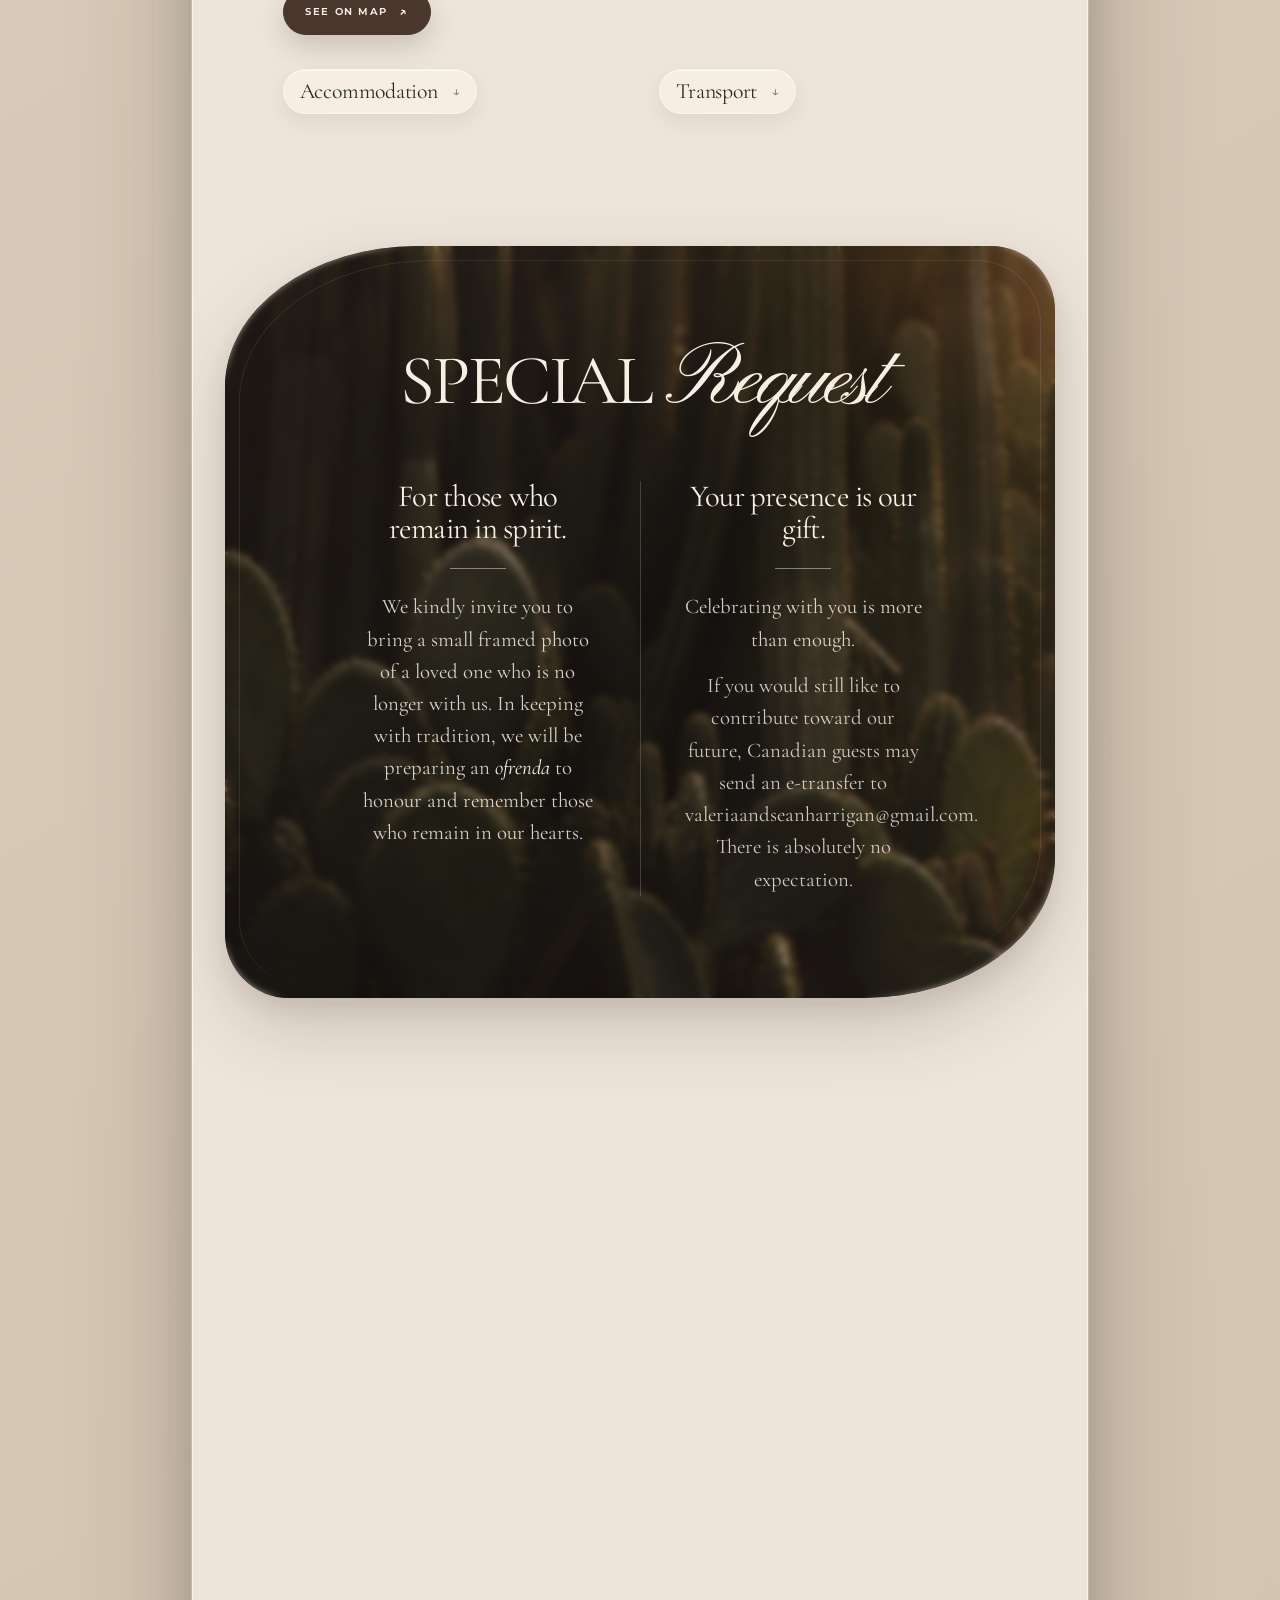
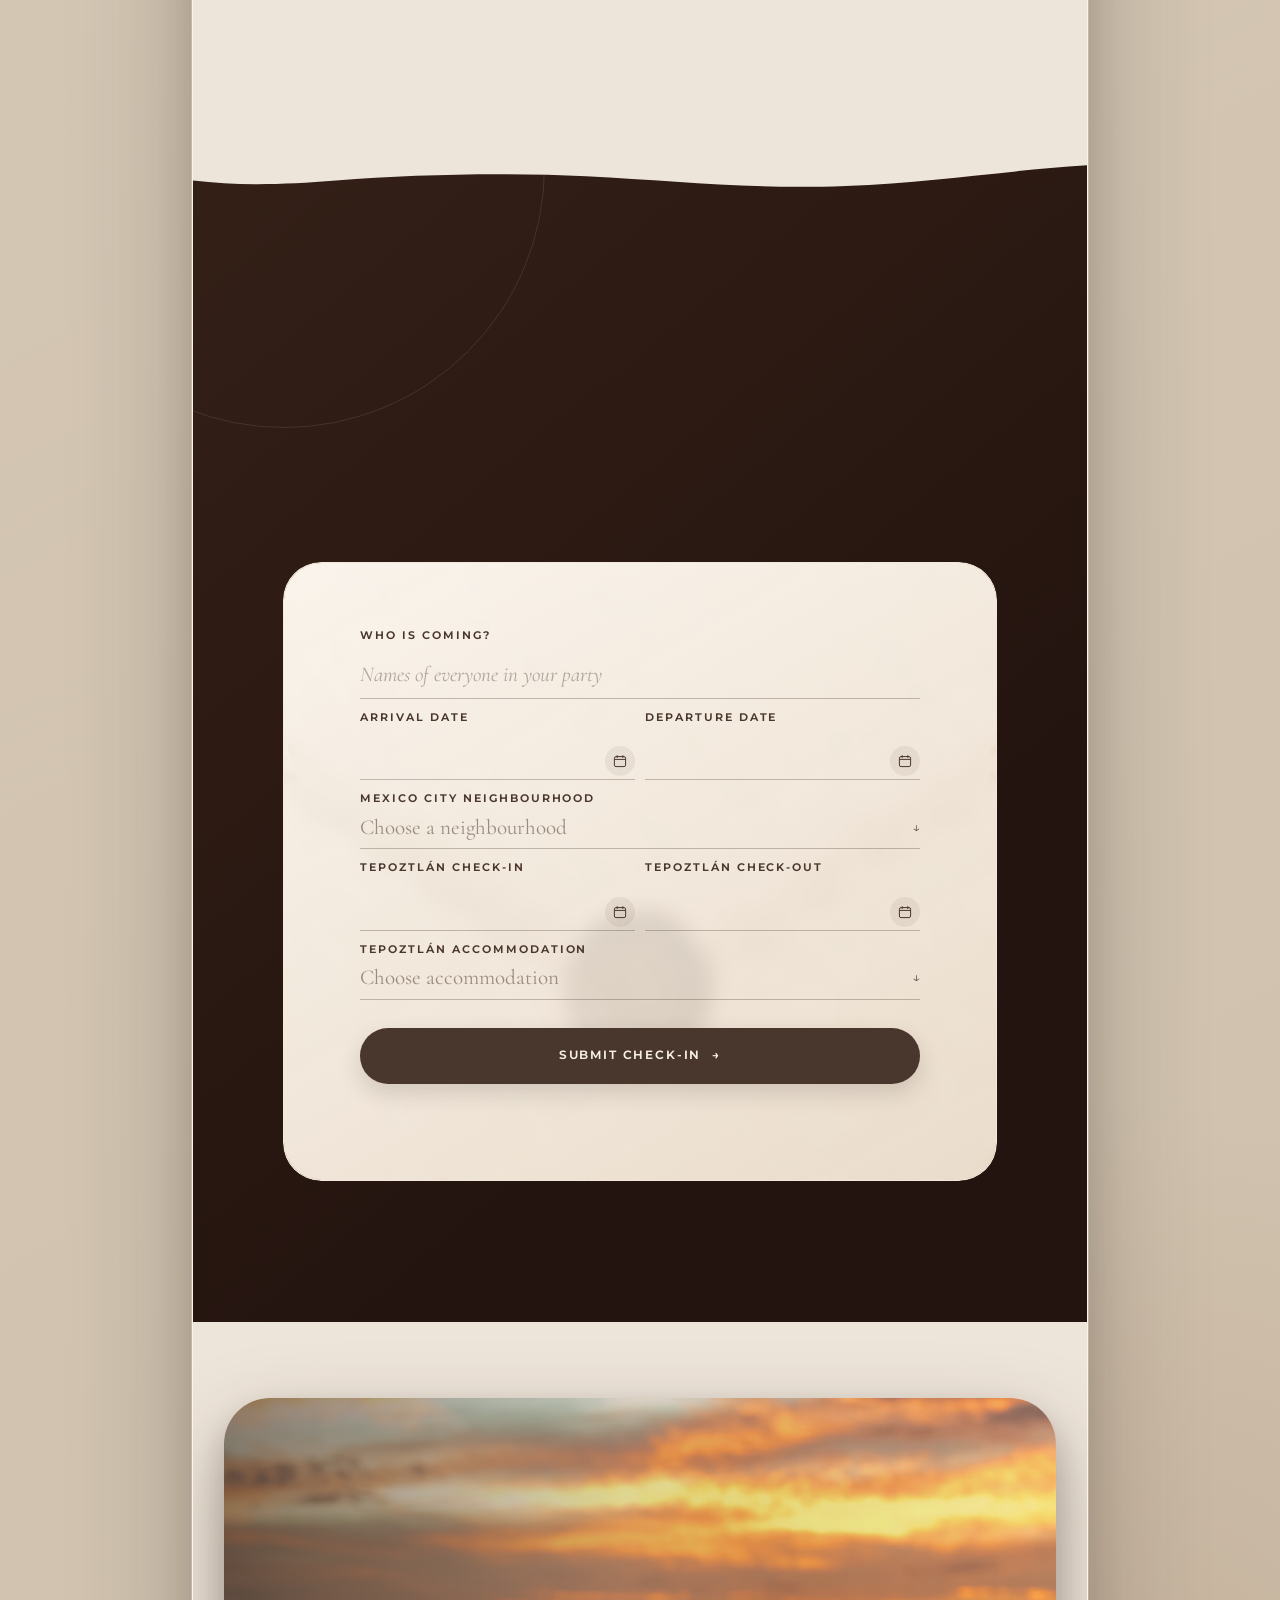
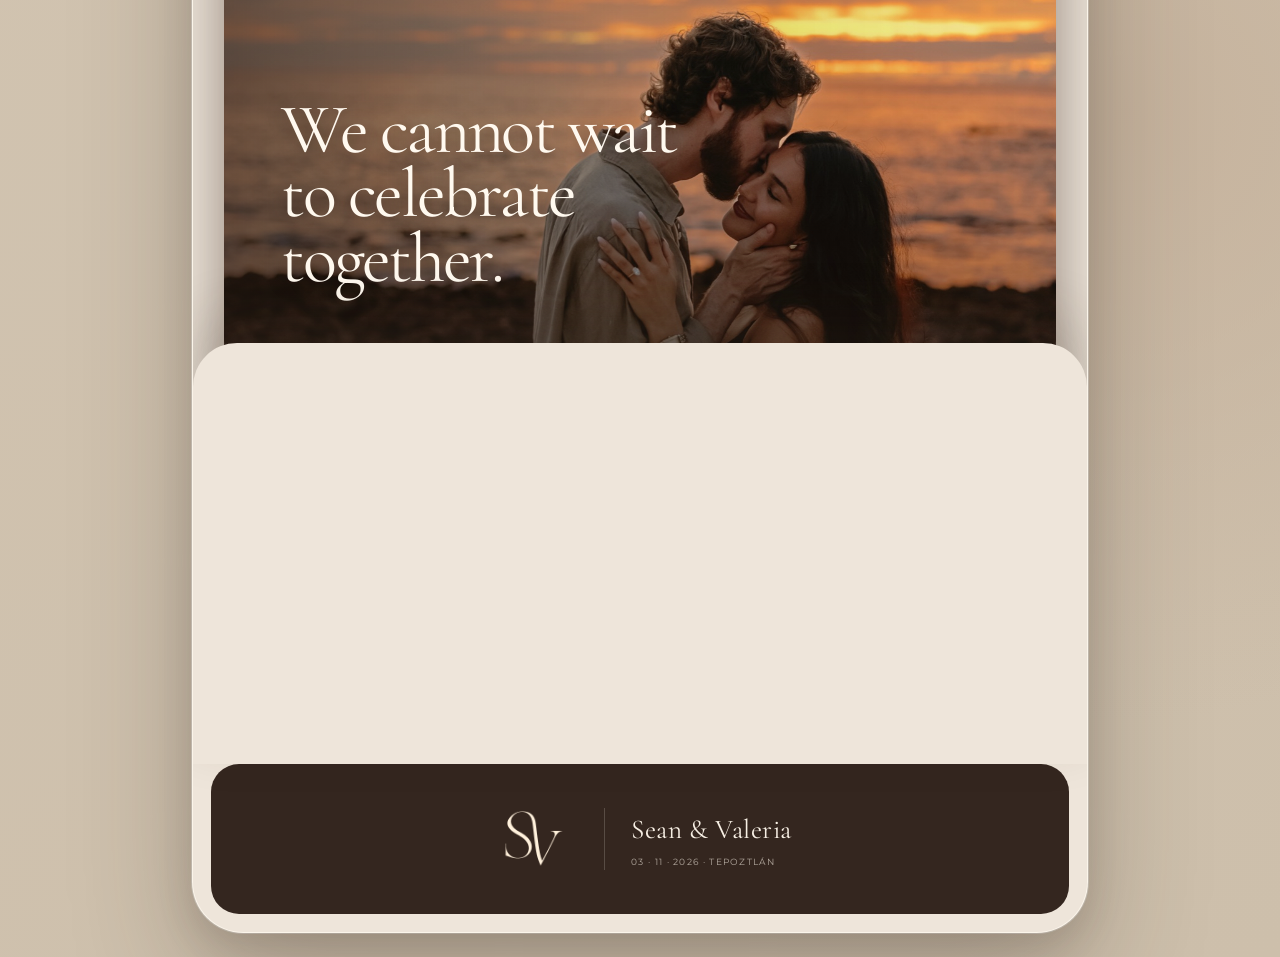
==== commit 6c467302: "Itinerary: an ⓘ on each plan shows its details; RSVP icon becomes a sealed envelope - Hover the ⓘ wi" ====
--- a/index.html
+++ b/index.html
@@ -94,7 +94,7 @@
     <a class="brand" href="#home" data-i18n-aria="backToTopAria" aria-label="Sean and Valeria, back to top"><img class="brand-logo brand-logo--dark" src="assets/gpt/sv-logo-variants/solid/sv-logo-mocha-true-solid.png" alt="" width="1536" height="1024" decoding="sync" fetchpriority="high" draggable="false"><img class="brand-logo brand-logo--light" src="assets/gpt/sv-logo-variants/solid/sv-logo-cream-solid.png" alt="" width="1536" height="1024" decoding="sync" fetchpriority="high" draggable="false"></a>
     <div class="mobile-nav-controls"><span class="mobile-current" id="mobile-current" aria-live="polite">Welcome</span><button class="menu-toggle" id="menu-toggle" type="button" aria-expanded="false" aria-controls="nav-links" aria-label="Open navigation"><span></span><span></span></button></div>
     <nav class="nav-links" id="nav-links" data-i18n-aria="primaryNavigationAria" aria-label="Primary navigation">
-      <button class="invitation-replay" id="invitation-replay" type="button" data-i18n="viewInvitation">Invitation</button><a class="nav-link active" href="#welcome" data-i18n="navWelcome">Welcome</a><a class="nav-link" href="#details" data-i18n="navDetails">Details</a><a class="nav-link" href="#travel" data-i18n="navTravel">Travel</a><a class="nav-link" href="#faq">FAQ</a><a class="nav-link nav-cta" href="#check-in" data-i18n="navCheckIn">Check-In</a><button class="invitation-replay nav-translate" id="nav-translate" type="button" hidden><span class="nav-pill"><svg class="nav-translate-icon" viewBox="0 0 24 24" aria-hidden="true"><path d="M3.5 5.6c0-1 .8-1.8 1.8-1.8h7.4c1 0 1.8.8 1.8 1.8v4.6c0 1-.8 1.8-1.8 1.8H8.4l-3 2.4V12h-.1c-1 0-1.8-.8-1.8-1.8z"/><path d="M14.5 8.4h4.2c1 0 1.8.8 1.8 1.8v4.6c0 1-.8 1.8-1.8 1.8h-.1v2.4l-3-2.4h-4.3c-1 0-1.8-.8-1.8-1.8V14"/><path d="M6.6 7.9h4.8M13.4 12.6h4.2" opacity=".55"/></svg><span class="nav-translate-label" data-i18n="navTranslate">Translate</span></span></button><button class="invitation-replay nav-translate nav-photos" id="nav-photos" type="button"><span class="nav-pill"><svg class="nav-translate-icon" viewBox="0 0 24 24" aria-hidden="true"><path d="M3.8 8.6c0-1 .8-1.8 1.8-1.8h2.2l1.5-2.2h5.4l1.5 2.2h2.2c1 0 1.8.8 1.8 1.8v8.6c0 1-.8 1.8-1.8 1.8H5.6c-1 0-1.8-.8-1.8-1.8z"/><circle cx="12" cy="12.6" r="3.4"/></svg><span class="nav-translate-label" data-i18n="navPhotos">Gallery</span></span></button><button class="invitation-replay nav-translate nav-rsvp" id="nav-rsvp" type="button"><span class="nav-pill"><svg class="nav-translate-icon" viewBox="0 0 24 24" aria-hidden="true"><path d="M3.8 7.6c0-1 .8-1.8 1.8-1.8h12.8c1 0 1.8.8 1.8 1.8v9.6c0 1-.8 1.8-1.8 1.8H5.6c-1 0-1.8-.8-1.8-1.8z"/><path d="M4.4 6.6l7.6 5.8 7.6-5.8" opacity=".55"/><path d="M9.2 15.4l1.9 1.8 3.7-3.8"/></svg><span class="nav-translate-label" data-i18n="navRsvp">RSVP</span></span></button>
+      <button class="invitation-replay" id="invitation-replay" type="button" data-i18n="viewInvitation">Invitation</button><a class="nav-link active" href="#welcome" data-i18n="navWelcome">Welcome</a><a class="nav-link" href="#details" data-i18n="navDetails">Details</a><a class="nav-link" href="#travel" data-i18n="navTravel">Travel</a><a class="nav-link" href="#faq">FAQ</a><a class="nav-link nav-cta" href="#check-in" data-i18n="navCheckIn">Check-In</a><button class="invitation-replay nav-translate" id="nav-translate" type="button" hidden><span class="nav-pill"><svg class="nav-translate-icon" viewBox="0 0 24 24" aria-hidden="true"><path d="M3.5 5.6c0-1 .8-1.8 1.8-1.8h7.4c1 0 1.8.8 1.8 1.8v4.6c0 1-.8 1.8-1.8 1.8H8.4l-3 2.4V12h-.1c-1 0-1.8-.8-1.8-1.8z"/><path d="M14.5 8.4h4.2c1 0 1.8.8 1.8 1.8v4.6c0 1-.8 1.8-1.8 1.8h-.1v2.4l-3-2.4h-4.3c-1 0-1.8-.8-1.8-1.8V14"/><path d="M6.6 7.9h4.8M13.4 12.6h4.2" opacity=".55"/></svg><span class="nav-translate-label" data-i18n="navTranslate">Translate</span></span></button><button class="invitation-replay nav-translate nav-photos" id="nav-photos" type="button"><span class="nav-pill"><svg class="nav-translate-icon" viewBox="0 0 24 24" aria-hidden="true"><path d="M3.8 8.6c0-1 .8-1.8 1.8-1.8h2.2l1.5-2.2h5.4l1.5 2.2h2.2c1 0 1.8.8 1.8 1.8v8.6c0 1-.8 1.8-1.8 1.8H5.6c-1 0-1.8-.8-1.8-1.8z"/><circle cx="12" cy="12.6" r="3.4"/></svg><span class="nav-translate-label" data-i18n="navPhotos">Gallery</span></span></button><button class="invitation-replay nav-translate nav-rsvp" id="nav-rsvp" type="button"><span class="nav-pill"><svg class="nav-translate-icon" viewBox="0 0 24 24" aria-hidden="true"><path d="M3.8 7.8c0-1 .8-1.8 1.8-1.8h12.8c1 0 1.8.8 1.8 1.8v8.8c0 1-.8 1.8-1.8 1.8H5.6c-1 0-1.8-.8-1.8-1.8z"/><path d="M4.3 7l6.4 5M19.7 7l-6.4 5"/><circle cx="12" cy="12.9" r="1.9"/></svg><span class="nav-translate-label" data-i18n="navRsvp">RSVP</span></span></button>
       <div class="nav-language" id="nav-language" role="group" aria-label="Choose website language">
         <button class="nav-language-option nav-language-option--en" type="button" data-nav-language="en" aria-label="English"><svg class="nav-language-icon nav-language-icon--leaf" viewBox="0 0 24 24" aria-hidden="true"><path d="M12 2.35l1.28 3.02 1.87-1.08-.42 2.96 2.9-.78-1.08 2.82 3.62.88-3.12 2.3 1.03 2.66-4.98-.93.35 6.45h-2.9l.35-6.45-4.98.93 1.03-2.66-3.12-2.3 3.62-.88-1.08-2.82 2.9.78-.42-2.96 1.87 1.08z"/></svg><span class="nav-language-label nav-language-label--short">EN</span><span class="nav-language-label nav-language-label--long">English</span></button>
         <span class="nav-language-divider" aria-hidden="true"></span>
@@ -264,6 +264,6 @@
     <footer class="footer" data-header-tone="dark"><img class="footer-logo" src="assets/gpt/sv-logo-variants/solid/sv-logo-cream-solid.png" data-i18n-alt="footerLogoAlt" alt="Sean and Valeria monogram"><div class="footer-signoff"><strong>Sean &amp; Valeria</strong><span>03 · 11 · 2026 · Tepoztlán</span></div></footer>
   </main>
   <div class="sp-cover" aria-hidden="true"></div>
-  <script src="assets/gpt/site.js?v=20261020b"></script>
+  <script src="assets/gpt/site.js?v=20261021a"></script>
 </body>
 </html>
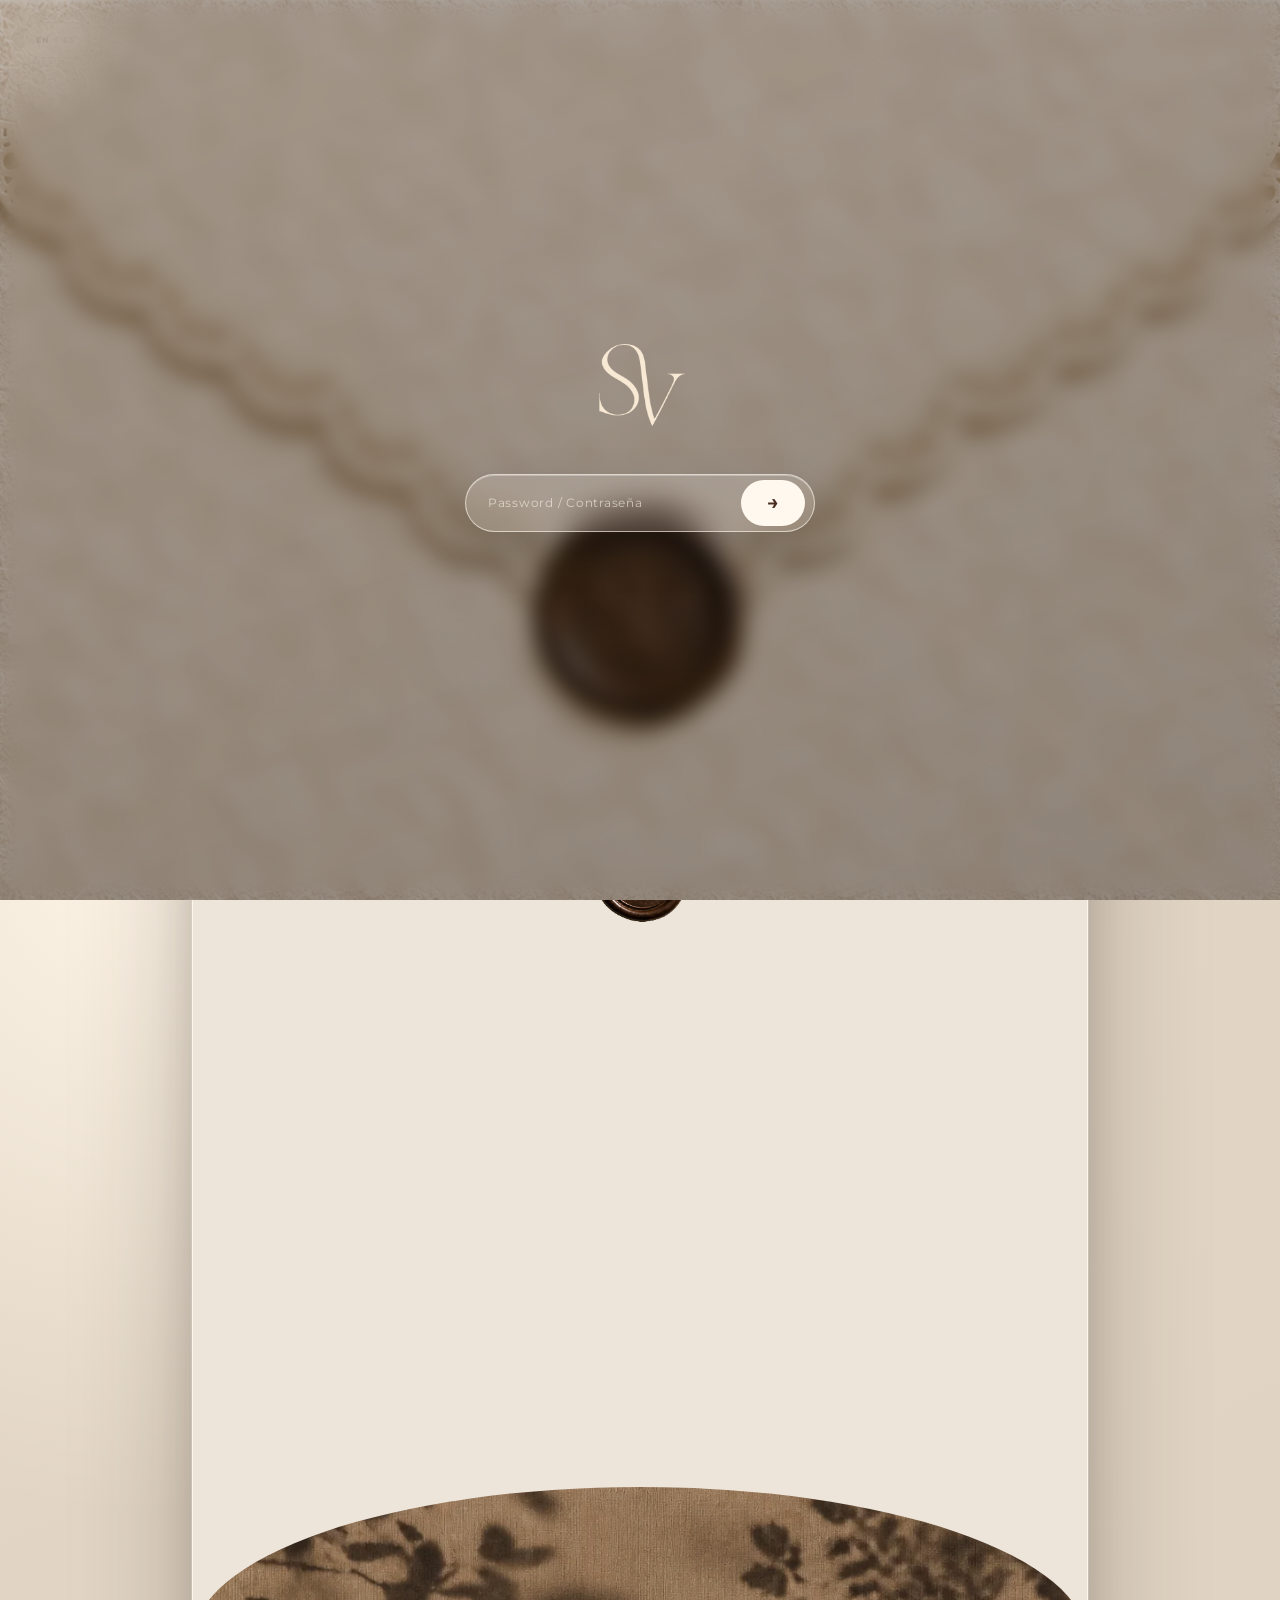
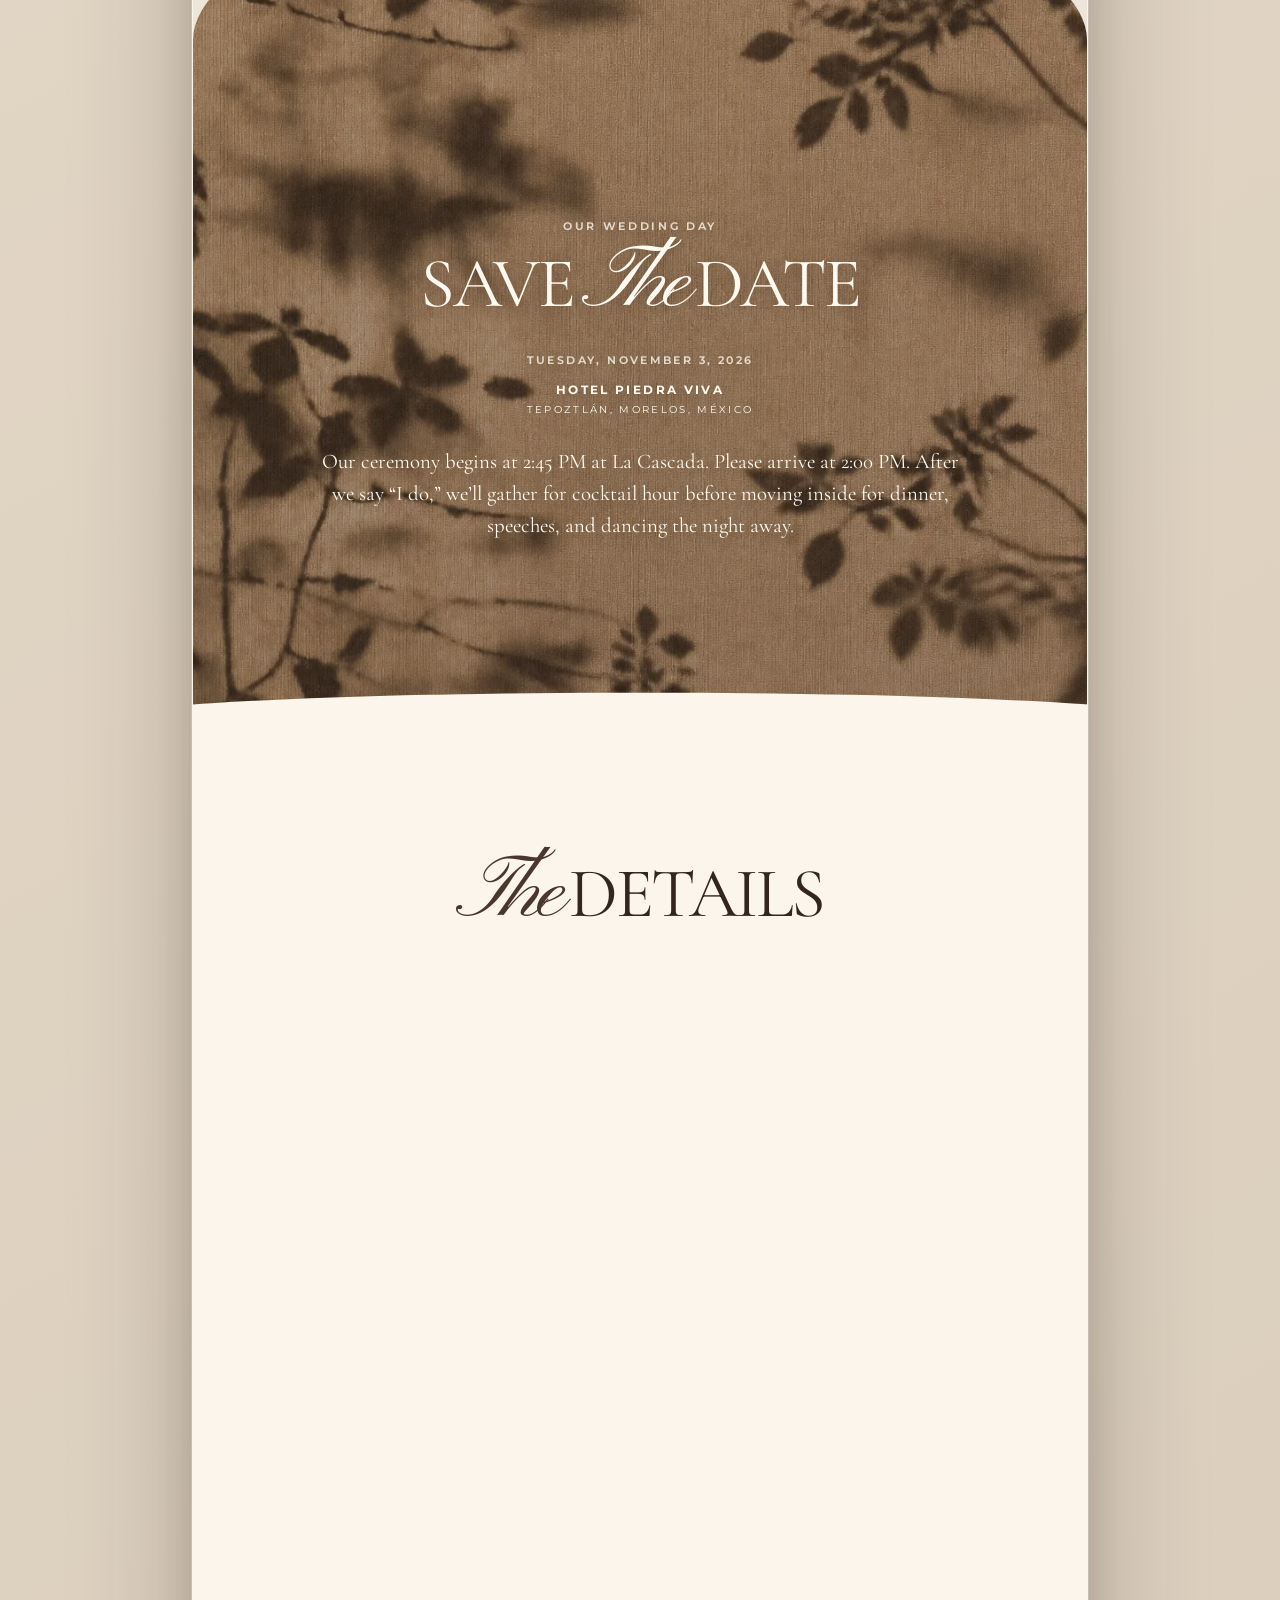
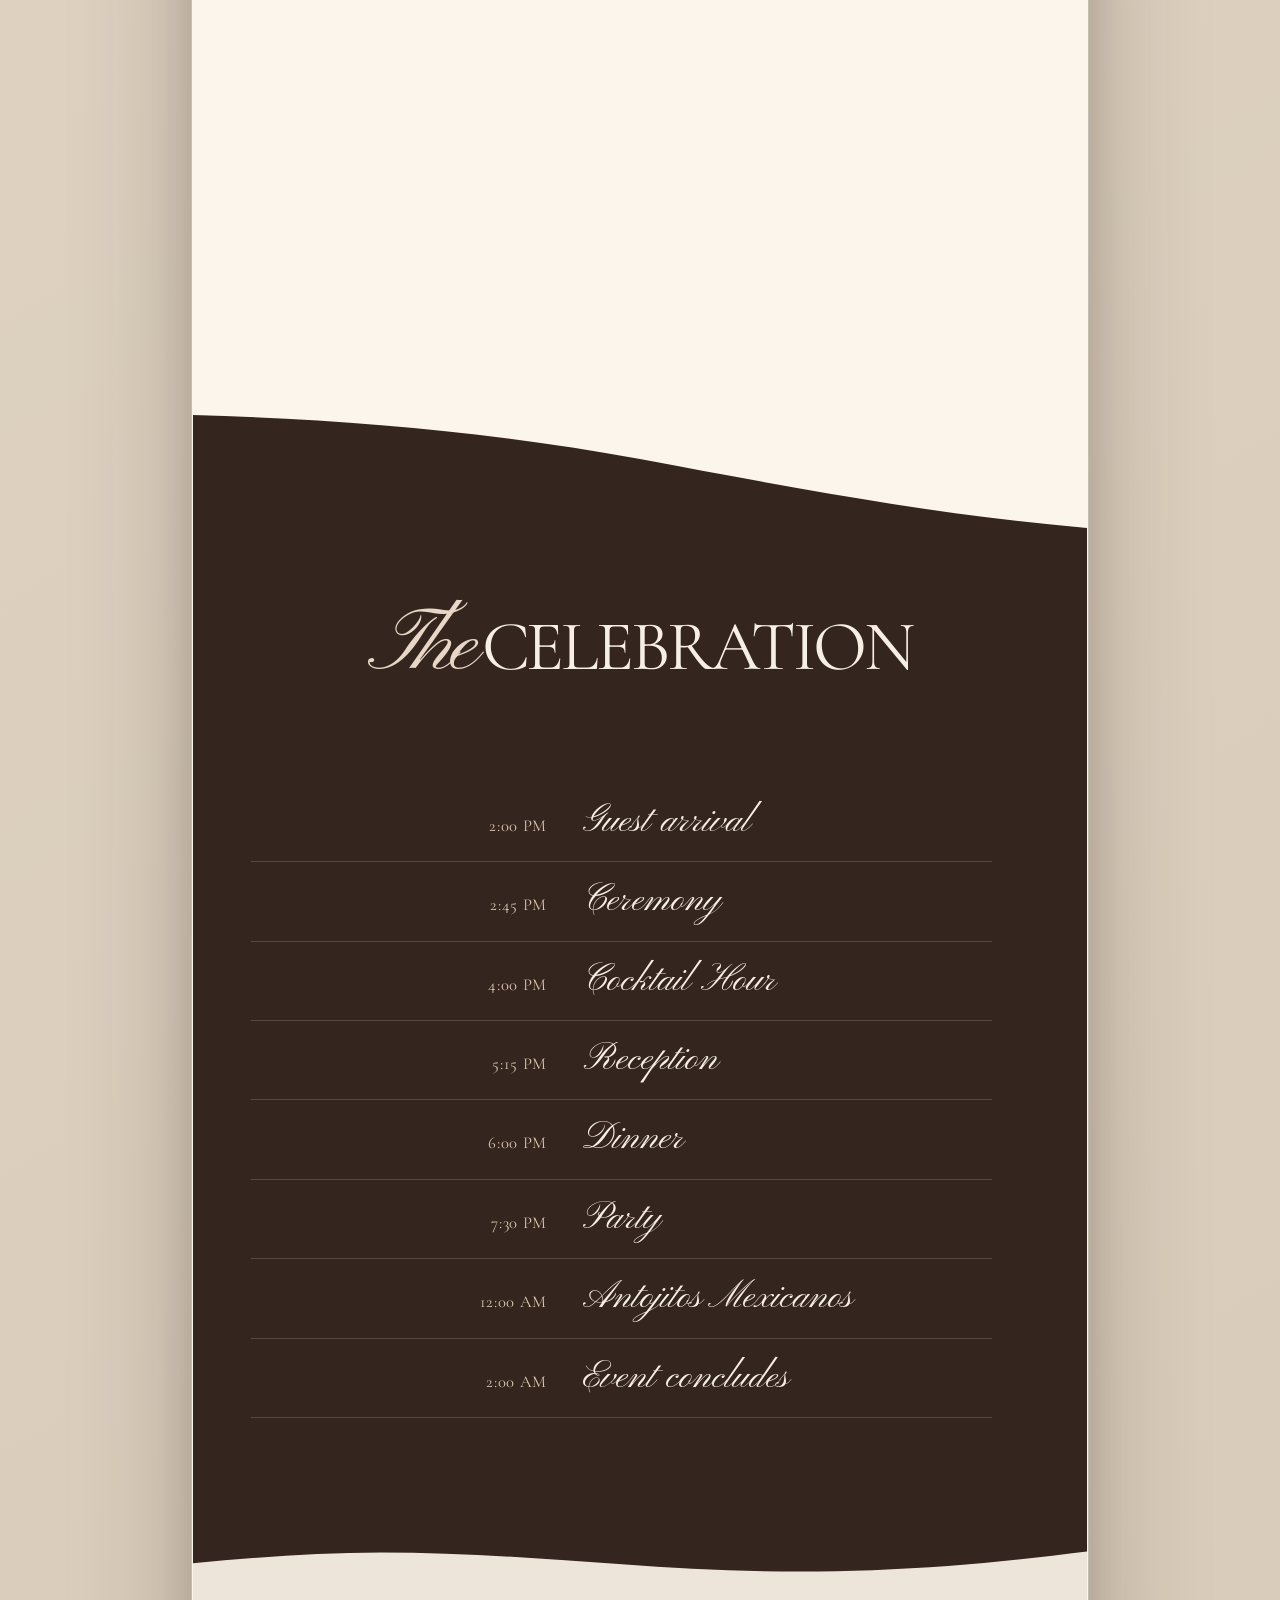
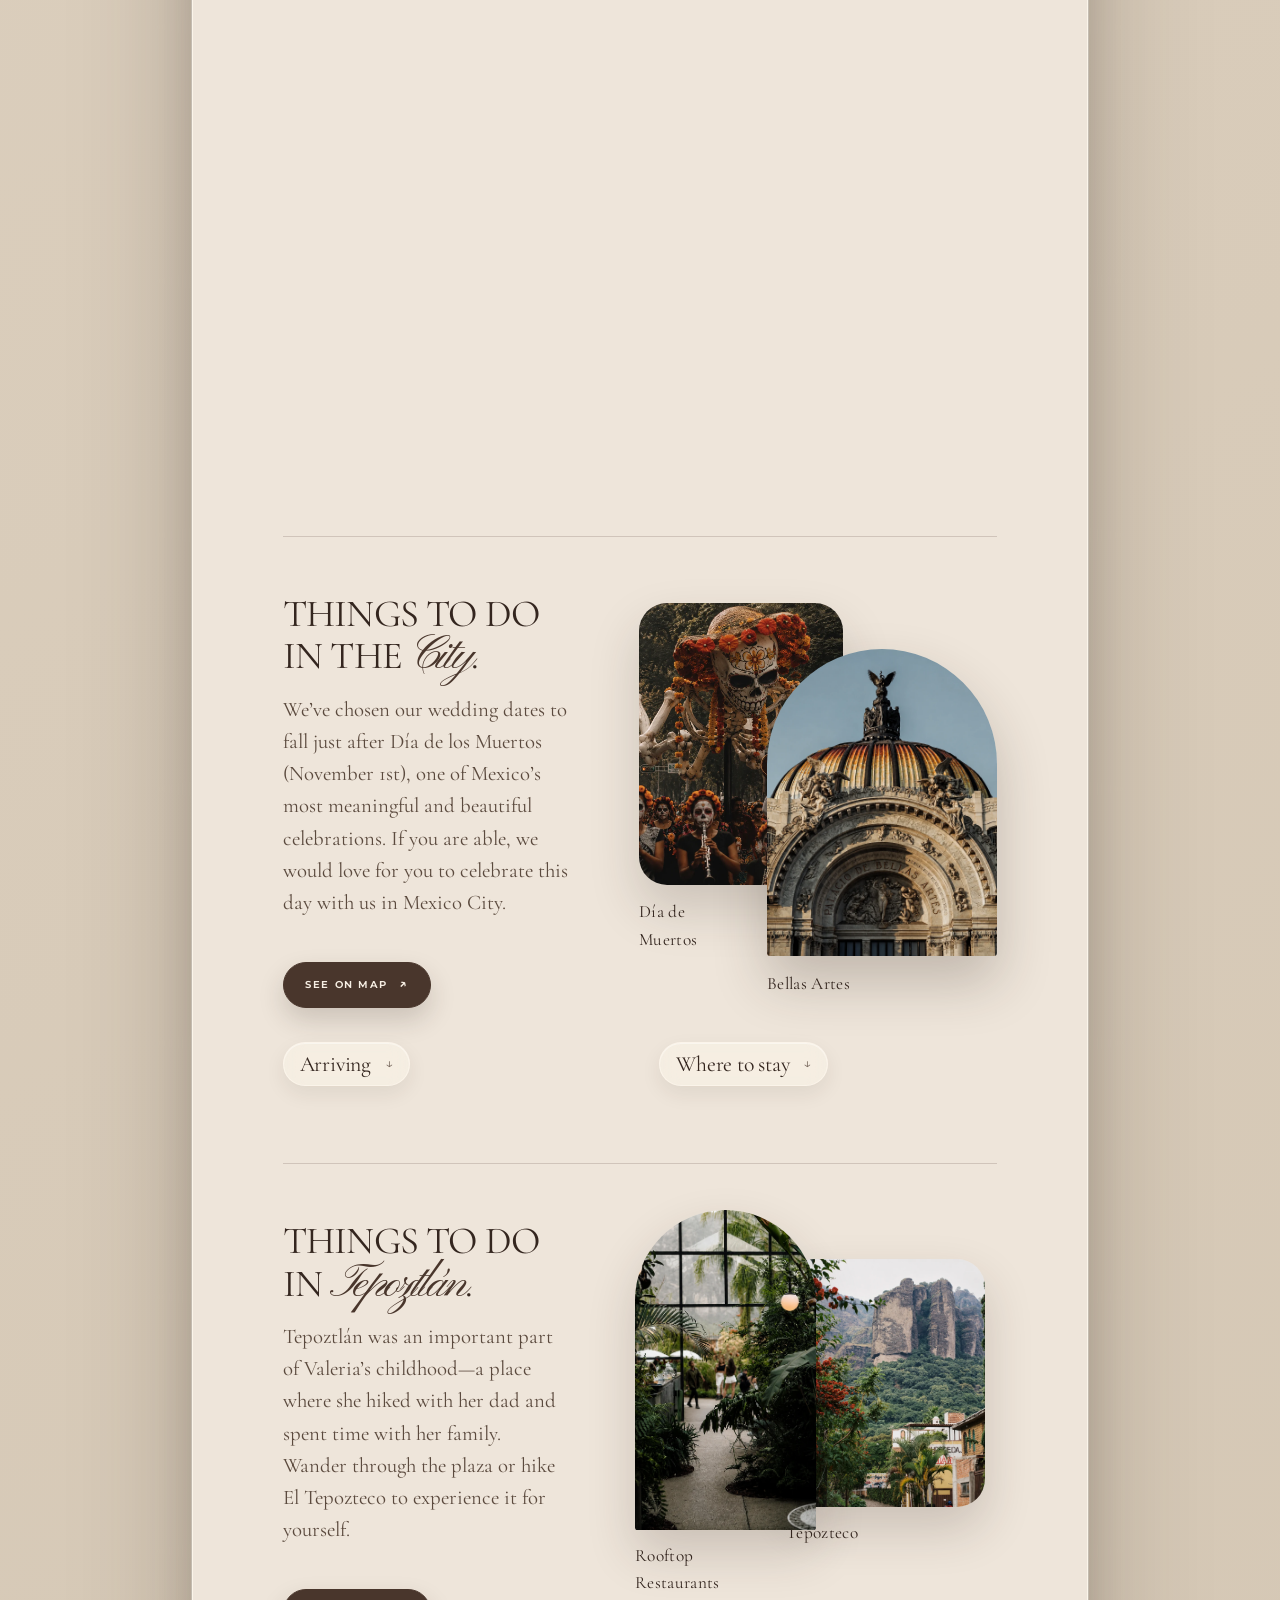
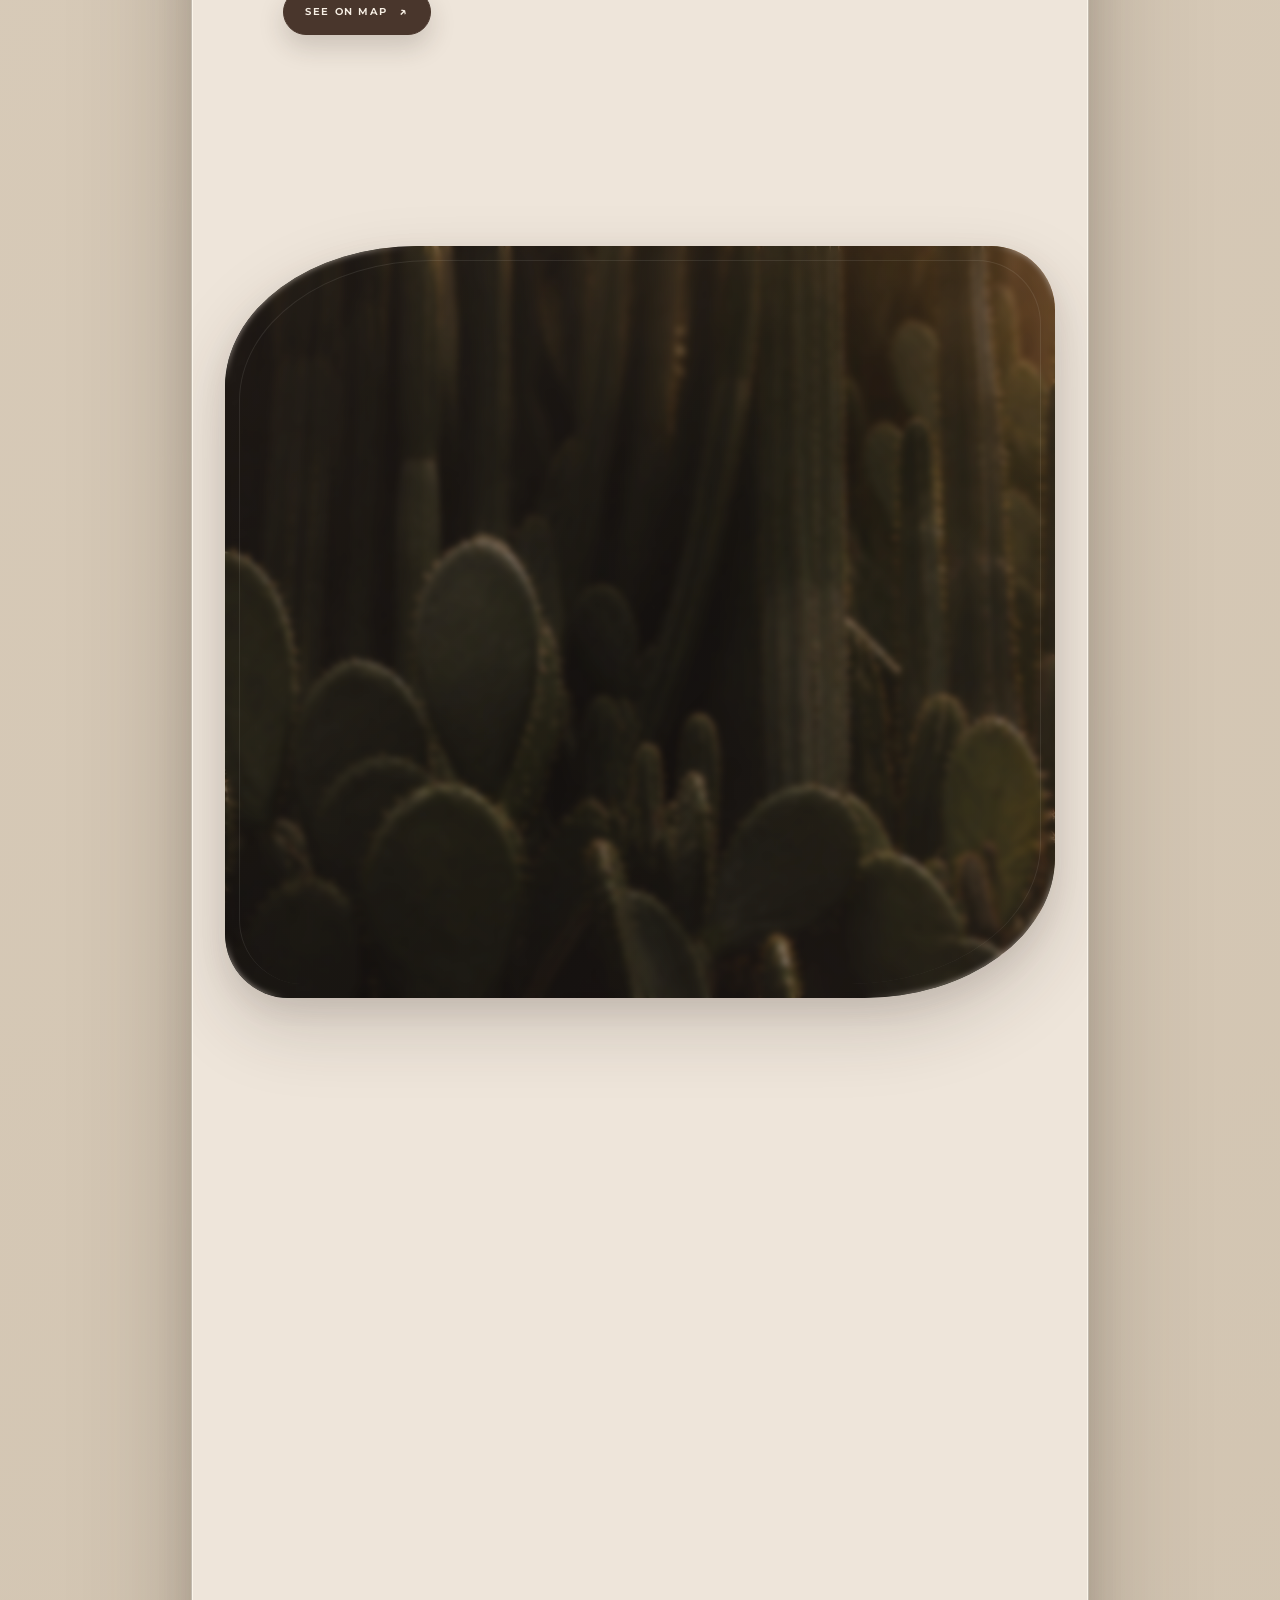
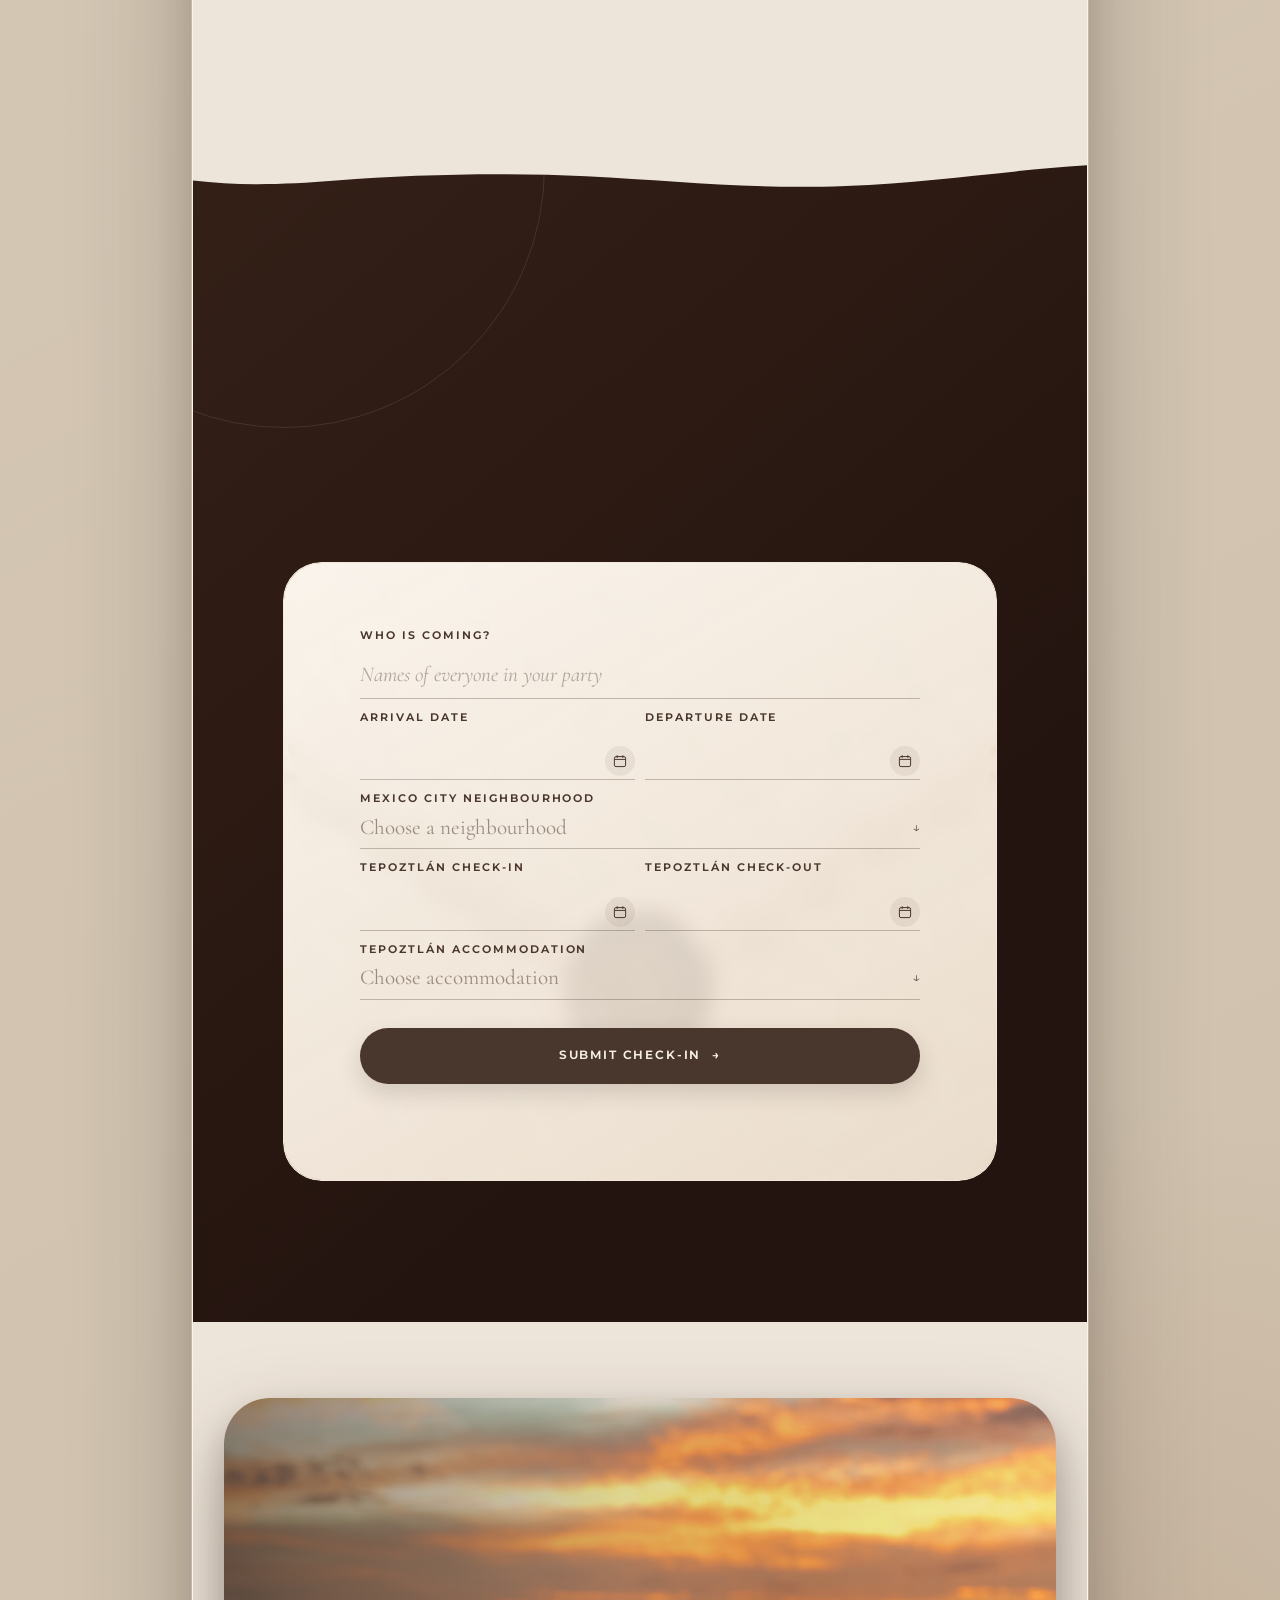
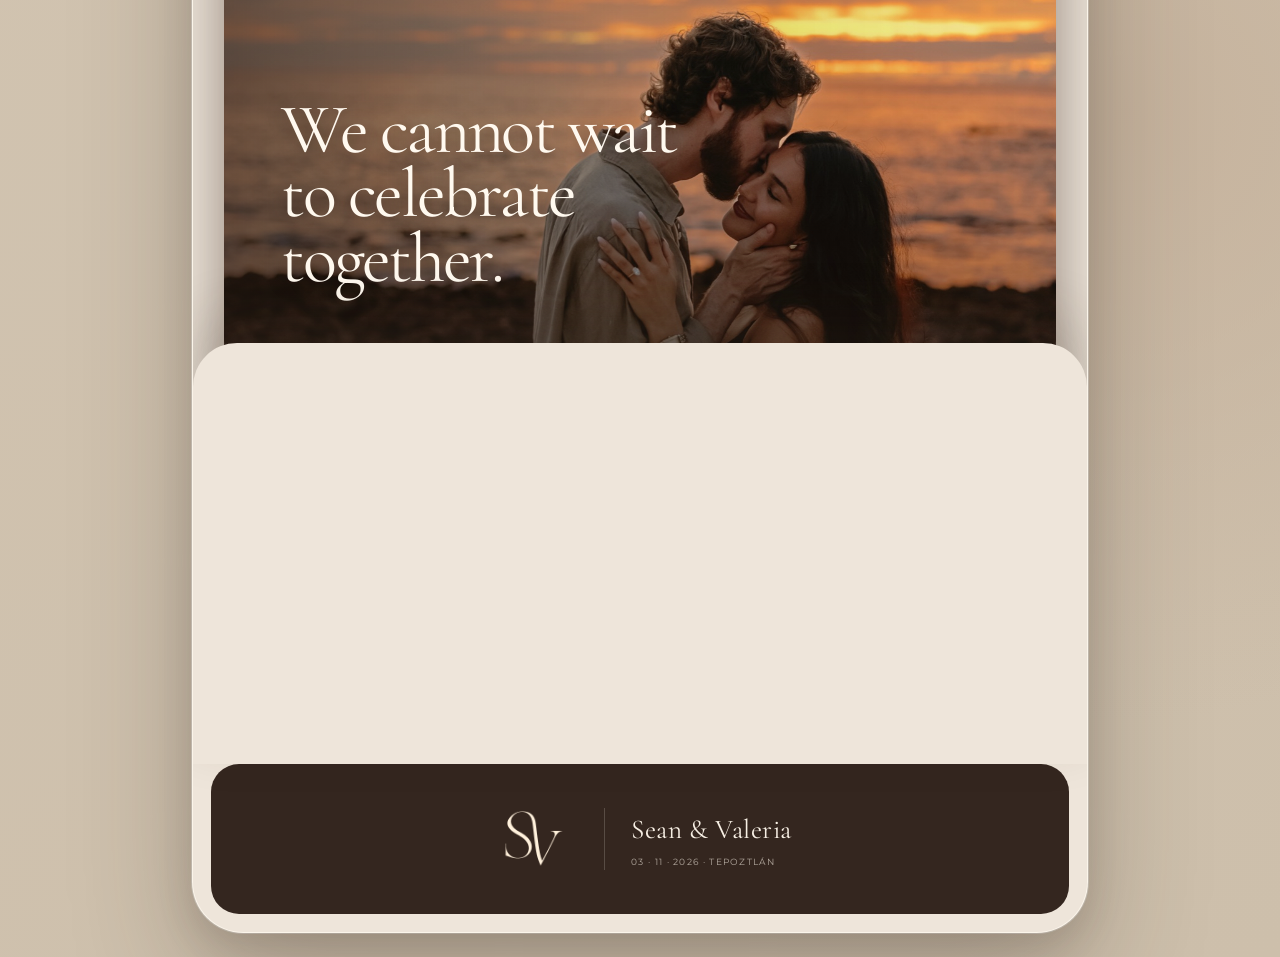
==== commit 36f2c8fb: "One look across Gallery, Translate and RSVP - Each page opens the same way: the date line, a mocha e" ====
--- a/index.html
+++ b/index.html
@@ -94,7 +94,7 @@
     <a class="brand" href="#home" data-i18n-aria="backToTopAria" aria-label="Sean and Valeria, back to top"><img class="brand-logo brand-logo--dark" src="assets/gpt/sv-logo-variants/solid/sv-logo-mocha-true-solid.png" alt="" width="1536" height="1024" decoding="sync" fetchpriority="high" draggable="false"><img class="brand-logo brand-logo--light" src="assets/gpt/sv-logo-variants/solid/sv-logo-cream-solid.png" alt="" width="1536" height="1024" decoding="sync" fetchpriority="high" draggable="false"></a>
     <div class="mobile-nav-controls"><span class="mobile-current" id="mobile-current" aria-live="polite">Welcome</span><button class="menu-toggle" id="menu-toggle" type="button" aria-expanded="false" aria-controls="nav-links" aria-label="Open navigation"><span></span><span></span></button></div>
     <nav class="nav-links" id="nav-links" data-i18n-aria="primaryNavigationAria" aria-label="Primary navigation">
-      <button class="invitation-replay" id="invitation-replay" type="button" data-i18n="viewInvitation">Invitation</button><a class="nav-link active" href="#welcome" data-i18n="navWelcome">Welcome</a><a class="nav-link" href="#details" data-i18n="navDetails">Details</a><a class="nav-link" href="#travel" data-i18n="navTravel">Travel</a><a class="nav-link" href="#faq">FAQ</a><a class="nav-link nav-cta" href="#check-in" data-i18n="navCheckIn">Check-In</a><button class="invitation-replay nav-translate" id="nav-translate" type="button" hidden><span class="nav-pill"><svg class="nav-translate-icon" viewBox="0 0 24 24" aria-hidden="true"><path d="M3.5 5.6c0-1 .8-1.8 1.8-1.8h7.4c1 0 1.8.8 1.8 1.8v4.6c0 1-.8 1.8-1.8 1.8H8.4l-3 2.4V12h-.1c-1 0-1.8-.8-1.8-1.8z"/><path d="M14.5 8.4h4.2c1 0 1.8.8 1.8 1.8v4.6c0 1-.8 1.8-1.8 1.8h-.1v2.4l-3-2.4h-4.3c-1 0-1.8-.8-1.8-1.8V14"/><path d="M6.6 7.9h4.8M13.4 12.6h4.2" opacity=".55"/></svg><span class="nav-translate-label" data-i18n="navTranslate">Translate</span></span></button><button class="invitation-replay nav-translate nav-photos" id="nav-photos" type="button"><span class="nav-pill"><svg class="nav-translate-icon" viewBox="0 0 24 24" aria-hidden="true"><path d="M3.8 8.6c0-1 .8-1.8 1.8-1.8h2.2l1.5-2.2h5.4l1.5 2.2h2.2c1 0 1.8.8 1.8 1.8v8.6c0 1-.8 1.8-1.8 1.8H5.6c-1 0-1.8-.8-1.8-1.8z"/><circle cx="12" cy="12.6" r="3.4"/></svg><span class="nav-translate-label" data-i18n="navPhotos">Gallery</span></span></button><button class="invitation-replay nav-translate nav-rsvp" id="nav-rsvp" type="button"><span class="nav-pill"><svg class="nav-translate-icon" viewBox="0 0 24 24" aria-hidden="true"><path d="M3.8 7.8c0-1 .8-1.8 1.8-1.8h12.8c1 0 1.8.8 1.8 1.8v8.8c0 1-.8 1.8-1.8 1.8H5.6c-1 0-1.8-.8-1.8-1.8z"/><path d="M4.3 7l6.4 5M19.7 7l-6.4 5"/><circle cx="12" cy="12.9" r="1.9"/></svg><span class="nav-translate-label" data-i18n="navRsvp">RSVP</span></span></button>
+      <button class="invitation-replay" id="invitation-replay" type="button" data-i18n="viewInvitation">Invitation</button><a class="nav-link active" href="#welcome" data-i18n="navWelcome">Welcome</a><a class="nav-link" href="#details" data-i18n="navDetails">Details</a><a class="nav-link" href="#travel" data-i18n="navTravel">Travel</a><a class="nav-link" href="#faq">FAQ</a><a class="nav-link nav-cta" href="#check-in" data-i18n="navCheckIn">Check-In</a><button class="invitation-replay nav-translate" id="nav-translate" type="button" hidden><span class="nav-pill"><svg class="nav-translate-icon" viewBox="0 0 24 24" aria-hidden="true"><path d="M3.8 6.2c0-1 .8-1.8 1.8-1.8h7.6c1 0 1.8.8 1.8 1.8v4.6c0 1-.8 1.8-1.8 1.8H8.6l-3 2.4v-2.4c-1 0-1.8-.8-1.8-1.8z"/><path d="M15 9h3.4c1 0 1.8.8 1.8 1.8v4.6c0 1-.8 1.8-1.8 1.8v2.4l-3-2.4h-4c-1 0-1.8-.8-1.8-1.8v-1.8"/></svg><span class="nav-translate-label" data-i18n="navTranslate">Translate</span></span></button><button class="invitation-replay nav-translate nav-photos" id="nav-photos" type="button"><span class="nav-pill"><svg class="nav-translate-icon" viewBox="0 0 24 24" aria-hidden="true"><path d="M3.8 8.6c0-1 .8-1.8 1.8-1.8h2.2l1.5-2.2h5.4l1.5 2.2h2.2c1 0 1.8.8 1.8 1.8v8.6c0 1-.8 1.8-1.8 1.8H5.6c-1 0-1.8-.8-1.8-1.8z"/><circle cx="12" cy="12.6" r="3.4"/></svg><span class="nav-translate-label" data-i18n="navPhotos">Gallery</span></span></button><button class="invitation-replay nav-translate nav-rsvp" id="nav-rsvp" type="button"><span class="nav-pill"><svg class="nav-translate-icon" viewBox="0 0 24 24" aria-hidden="true"><path d="M3.8 7.8c0-1 .8-1.8 1.8-1.8h12.8c1 0 1.8.8 1.8 1.8v8.8c0 1-.8 1.8-1.8 1.8H5.6c-1 0-1.8-.8-1.8-1.8z"/><path d="M4.3 7l6.4 5M19.7 7l-6.4 5"/><circle cx="12" cy="12.9" r="1.9"/></svg><span class="nav-translate-label" data-i18n="navRsvp">RSVP</span></span></button>
       <div class="nav-language" id="nav-language" role="group" aria-label="Choose website language">
         <button class="nav-language-option nav-language-option--en" type="button" data-nav-language="en" aria-label="English"><svg class="nav-language-icon nav-language-icon--leaf" viewBox="0 0 24 24" aria-hidden="true"><path d="M12 2.35l1.28 3.02 1.87-1.08-.42 2.96 2.9-.78-1.08 2.82 3.62.88-3.12 2.3 1.03 2.66-4.98-.93.35 6.45h-2.9l.35-6.45-4.98.93 1.03-2.66-3.12-2.3 3.62-.88-1.08-2.82 2.9.78-.42-2.96 1.87 1.08z"/></svg><span class="nav-language-label nav-language-label--short">EN</span><span class="nav-language-label nav-language-label--long">English</span></button>
         <span class="nav-language-divider" aria-hidden="true"></span>
@@ -264,6 +264,6 @@
     <footer class="footer" data-header-tone="dark"><img class="footer-logo" src="assets/gpt/sv-logo-variants/solid/sv-logo-cream-solid.png" data-i18n-alt="footerLogoAlt" alt="Sean and Valeria monogram"><div class="footer-signoff"><strong>Sean &amp; Valeria</strong><span>03 · 11 · 2026 · Tepoztlán</span></div></footer>
   </main>
   <div class="sp-cover" aria-hidden="true"></div>
-  <script src="assets/gpt/site.js?v=20261021a"></script>
+  <script src="assets/gpt/site.js?v=20261021c"></script>
 </body>
 </html>
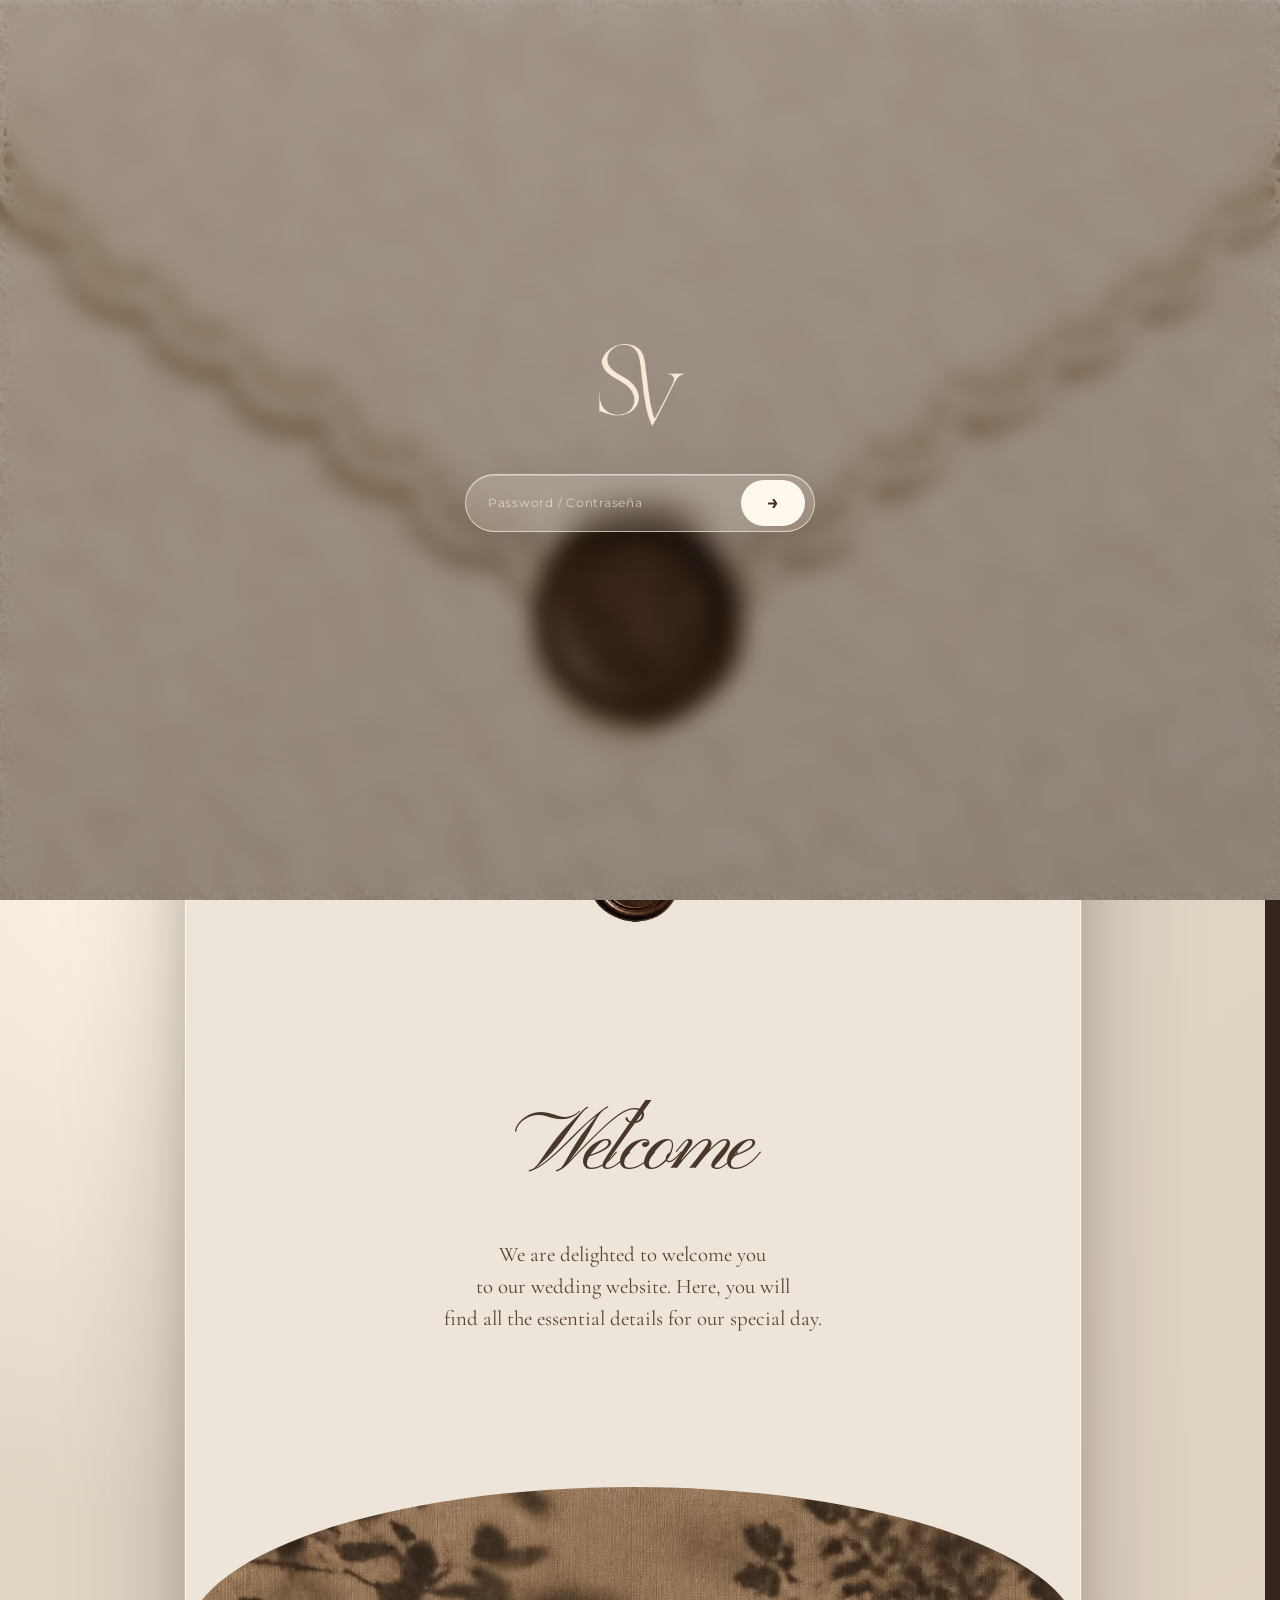
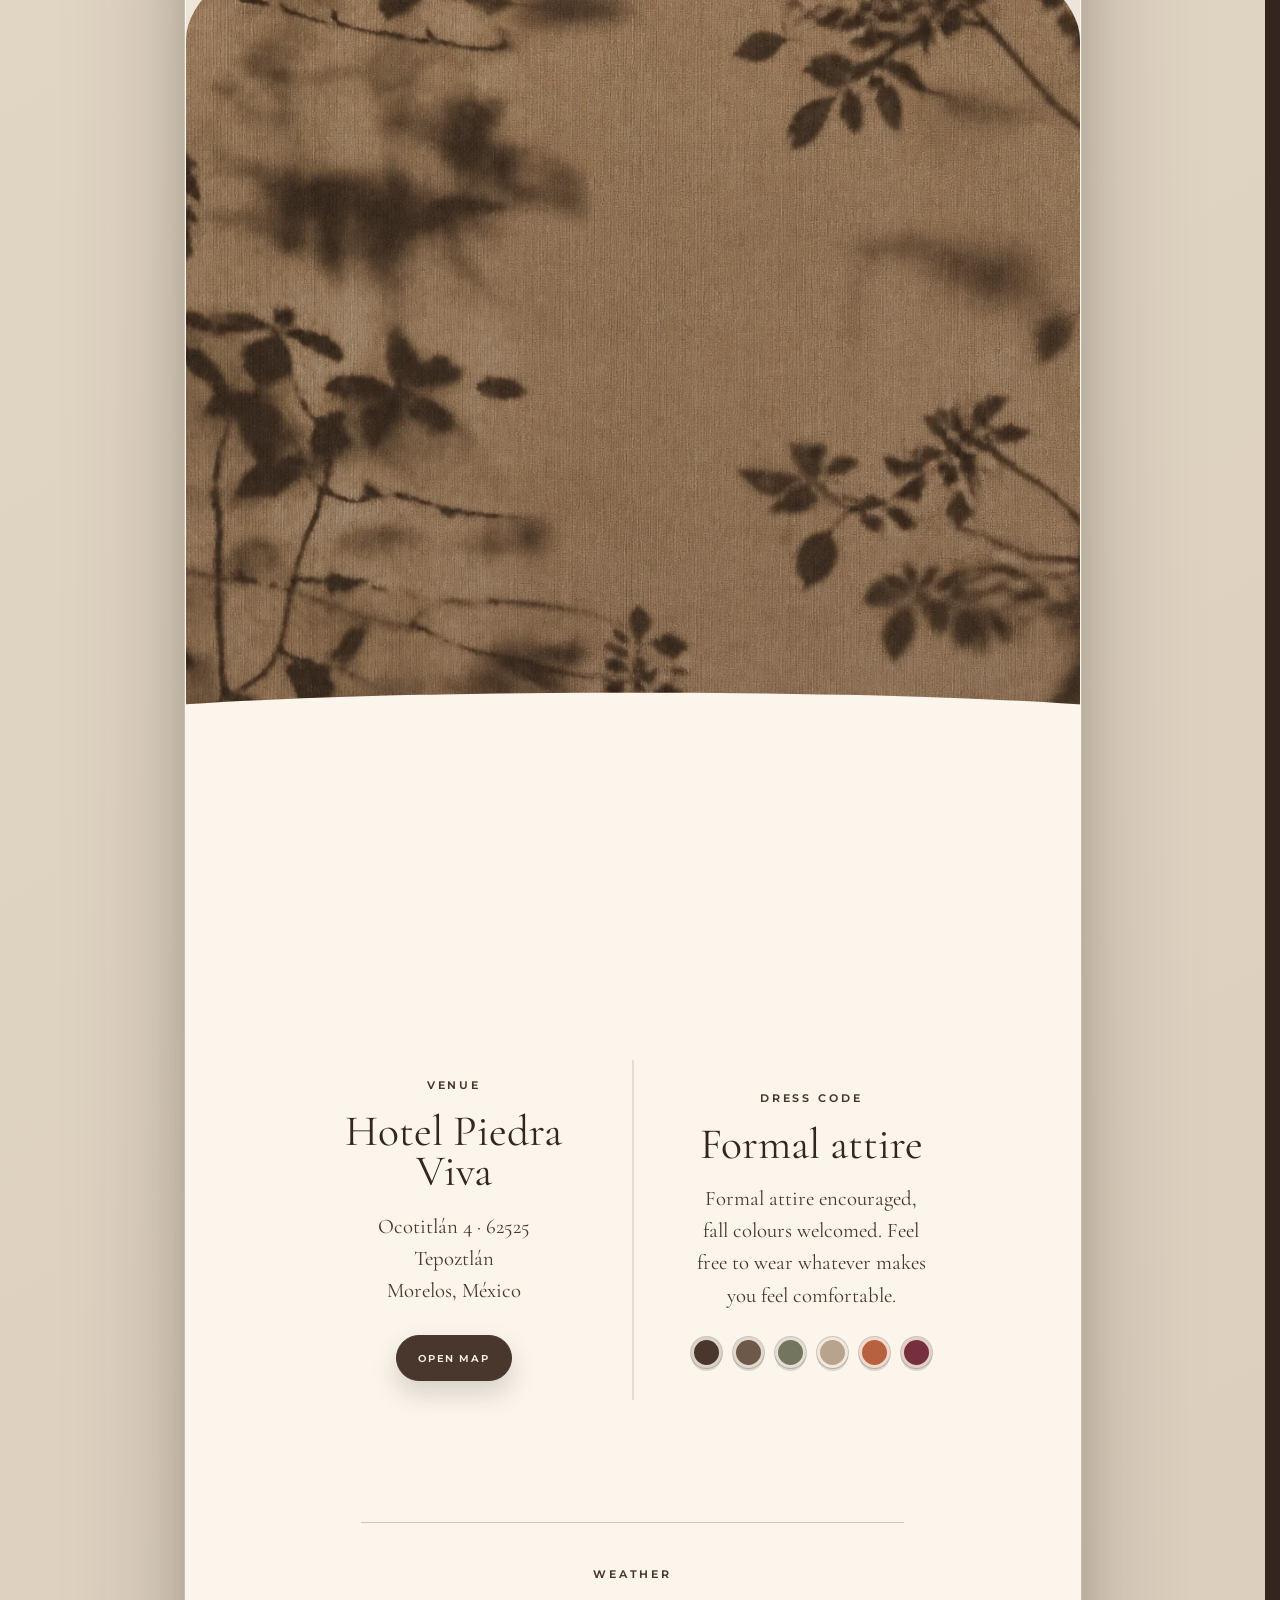
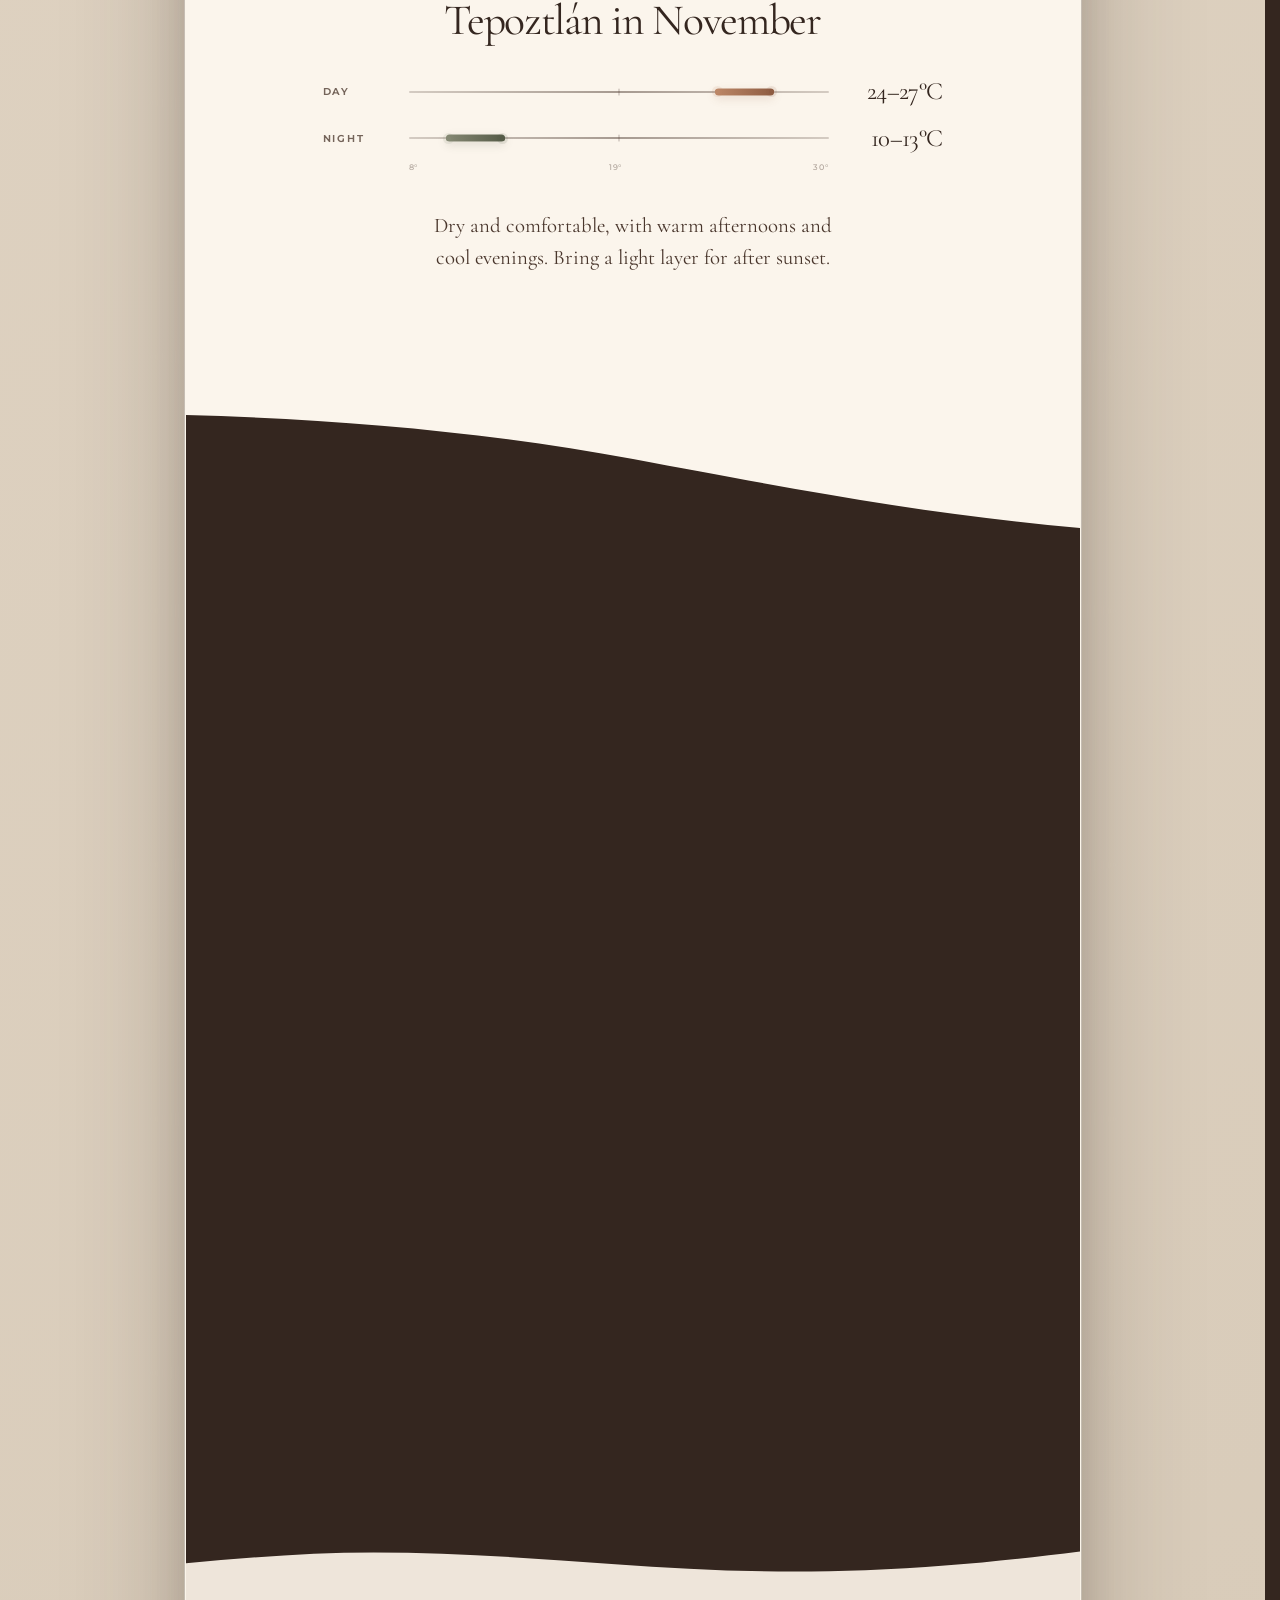
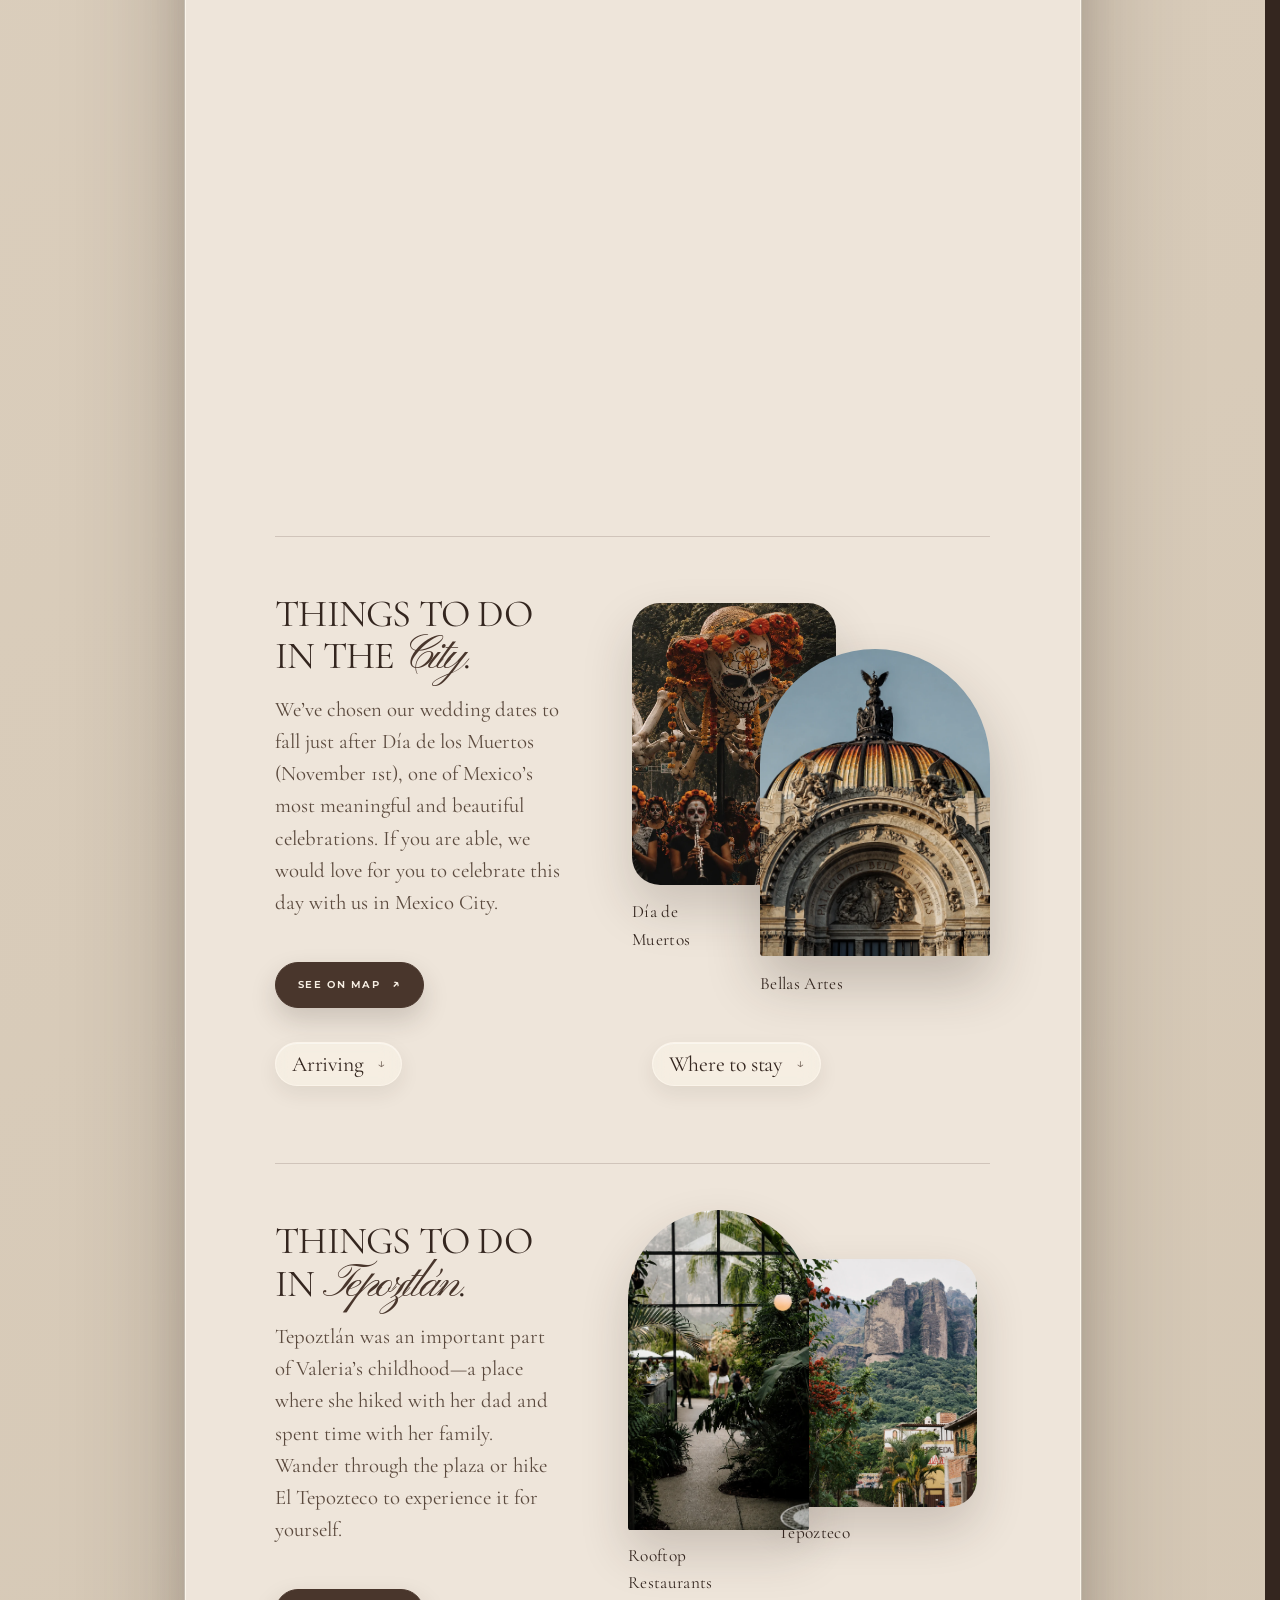
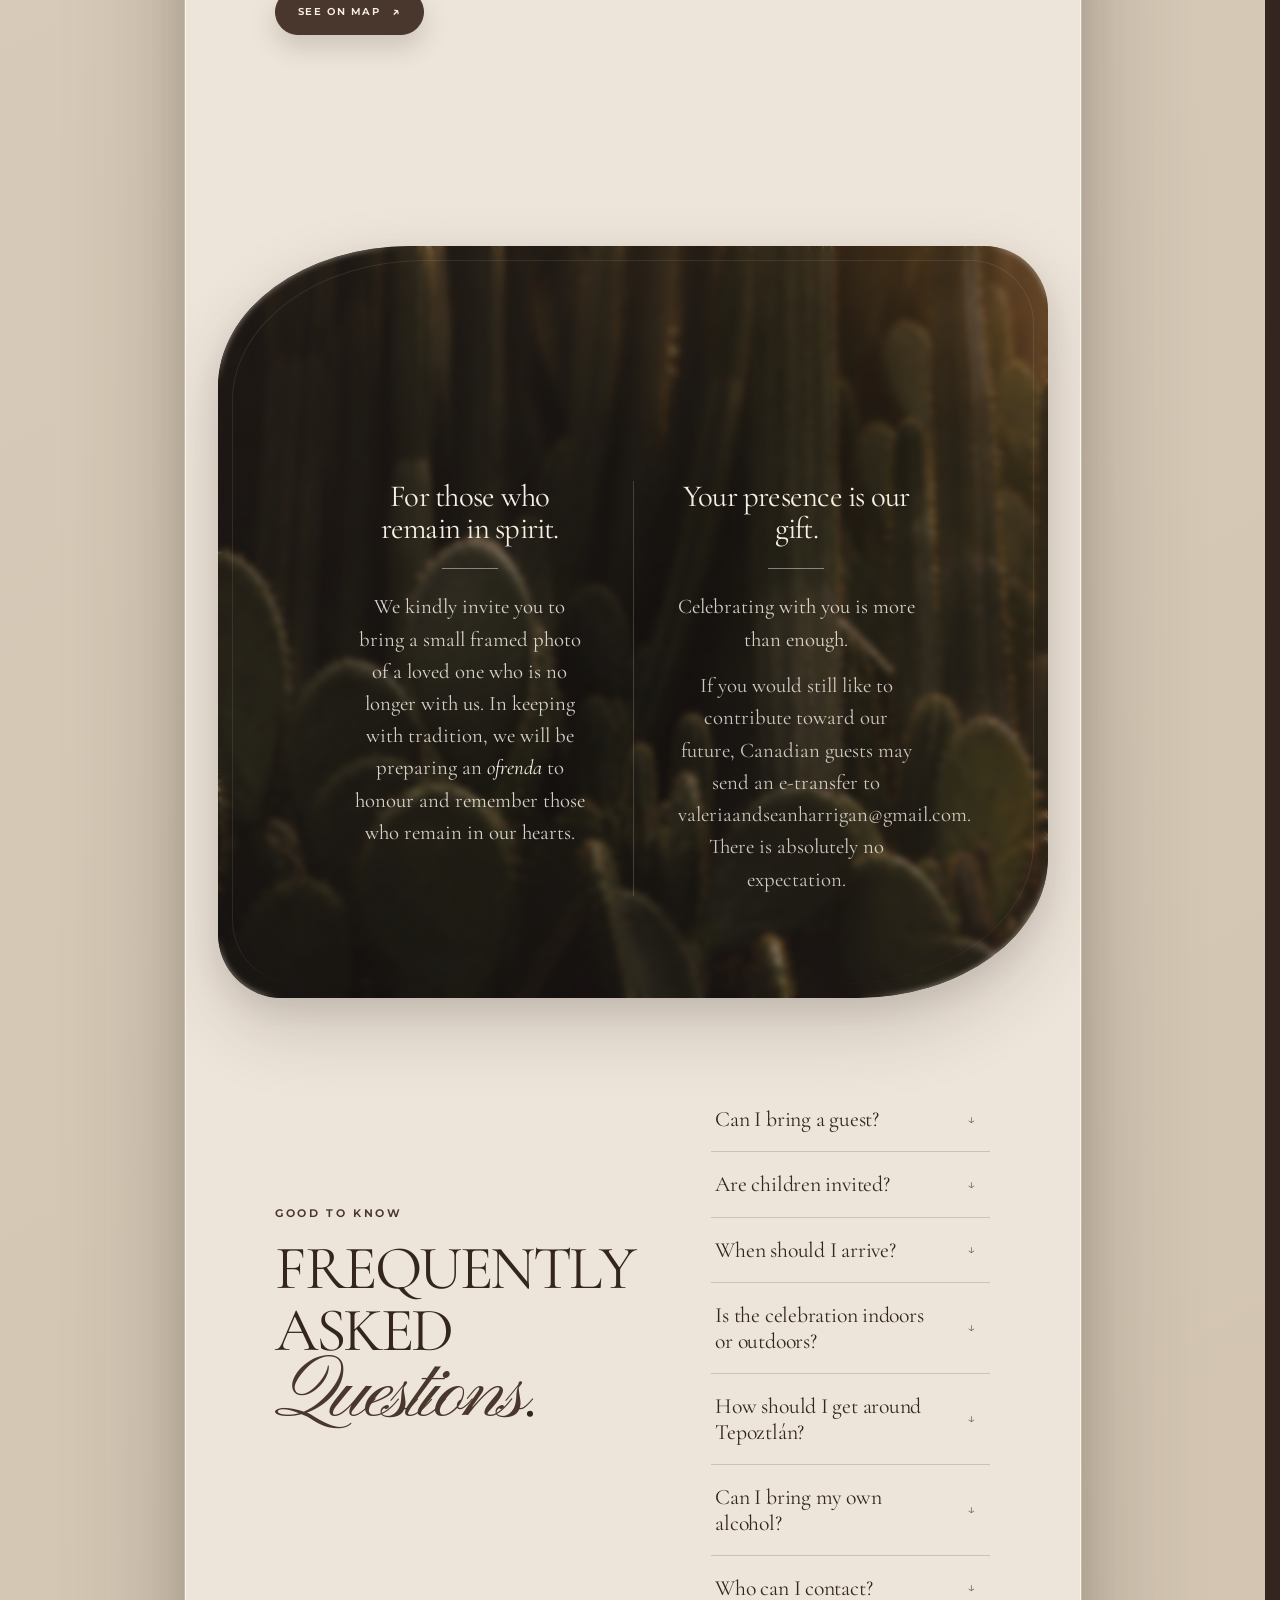
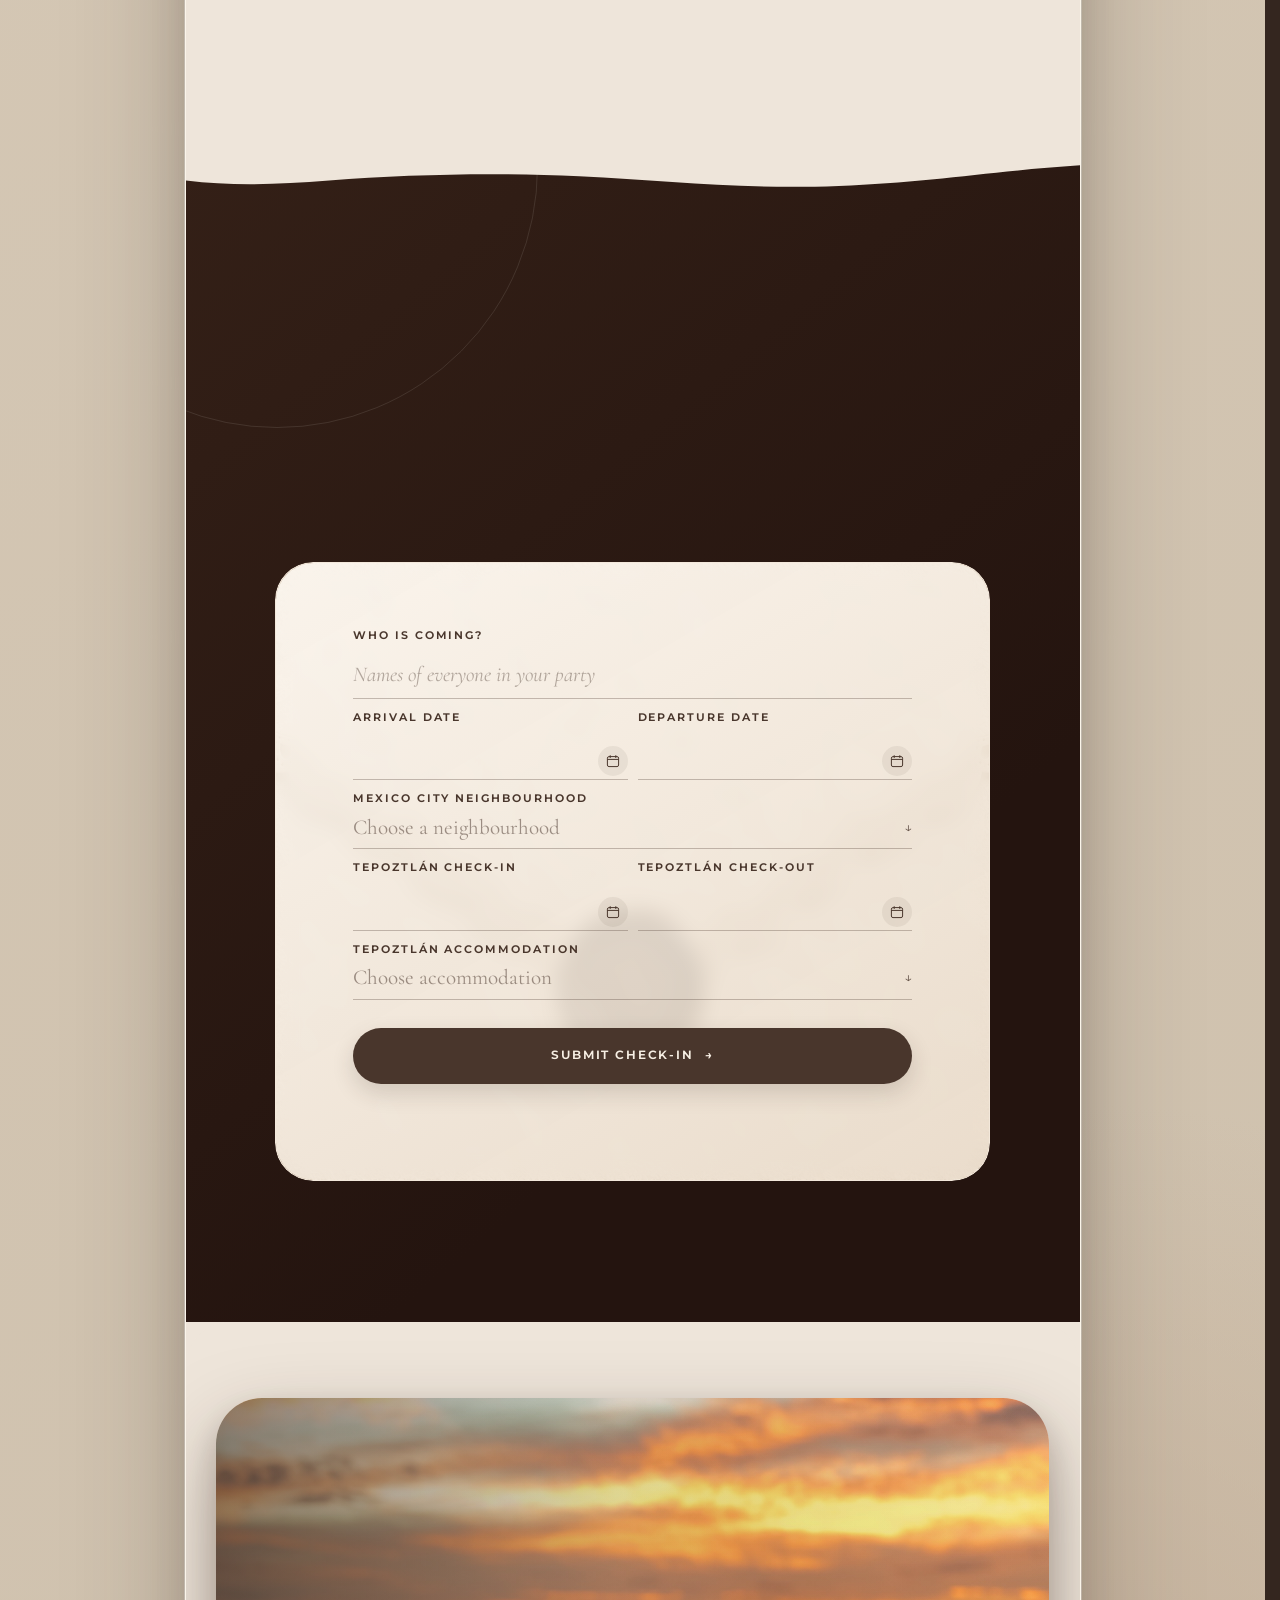
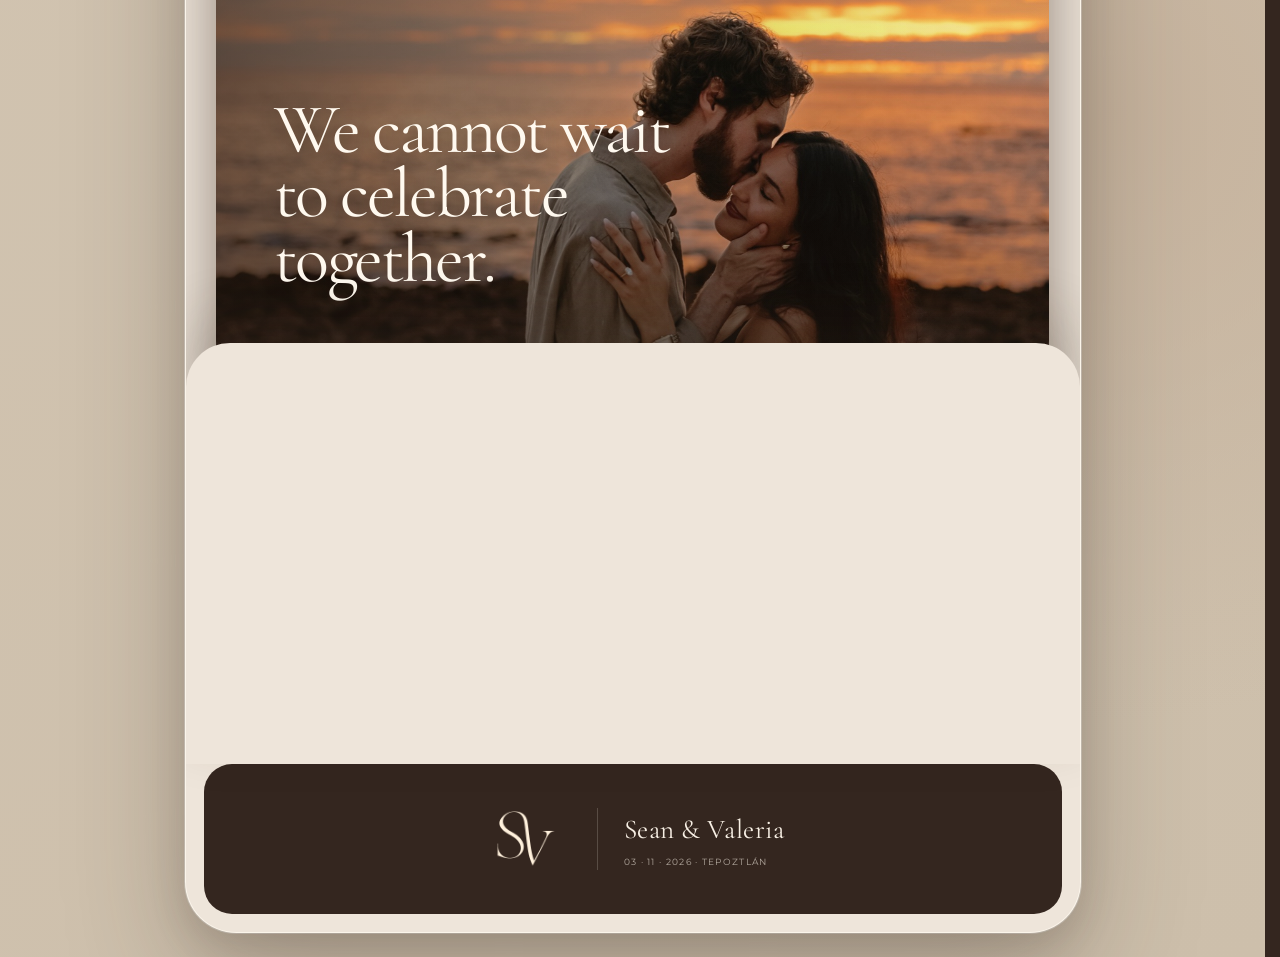
==== commit bd41b946: "One frame, one shape: the paper card no longer changes between pages The card was the same width, co" ====
--- a/index.html
+++ b/index.html
@@ -34,7 +34,7 @@
   <link rel="stylesheet" href="assets/gpt/site.css?v=20260830b">
   <link rel="stylesheet" href="assets/gpt/save-date-botanical.css?v=20260825b">
   <link rel="stylesheet" href="assets/gpt/timeline-alignment.css?v=20260825b">
-  <link rel="stylesheet" href="assets/gpt/final-overrides.css?v=20261020b">
+  <link rel="stylesheet" href="assets/gpt/final-overrides.css?v=20261021j">
   <script>try{if(sessionStorage.getItem('sv-sp')==='1'&&!('CSSViewTransitionRule' in window)){document.documentElement.classList.add('sp-return');sessionStorage.removeItem('sv-sp')}}catch(e){}</script>
   <title>Sean and Valeria</title>
 </head>
--- a/assets/gpt/final-overrides.css
+++ b/assets/gpt/final-overrides.css
@@ -1049,6 +1049,10 @@
 .catrina-dance-frame{position:absolute;inset:0;width:100%;height:100%;object-fit:contain;opacity:0;animation:catrina-dance-step 2.4s linear infinite;will-change:opacity,transform}
 .catrina-dance-frame--one{animation-delay:0s}.catrina-dance-frame--two{animation-delay:-1.8s}.catrina-dance-frame--three{animation-delay:-1.2s}.catrina-dance-frame--four{animation-delay:-.6s}
 @keyframes catrina-dance-step{0%{opacity:1;transform:scale(1.016)}18%{opacity:1;transform:scale(1.008)}25%{opacity:0;transform:scale(1.002)}93%{opacity:0;transform:scale(1.024)}100%{opacity:1;transform:scale(1.016)}}
+
+/* The scrollbar's room is kept whether or not a page scrolls, so the canvas sits at the same
+   width here and on Gallery, Translate and RSVP (assets/gpt/subpage.css does the same). */
+html{scrollbar-gutter:stable}
 
 /* Desktop canvas: a full-size 13-inch laptop is 70% paper / 15% beige on
    either side. The 13-inch paper width holds as a window narrows, consuming
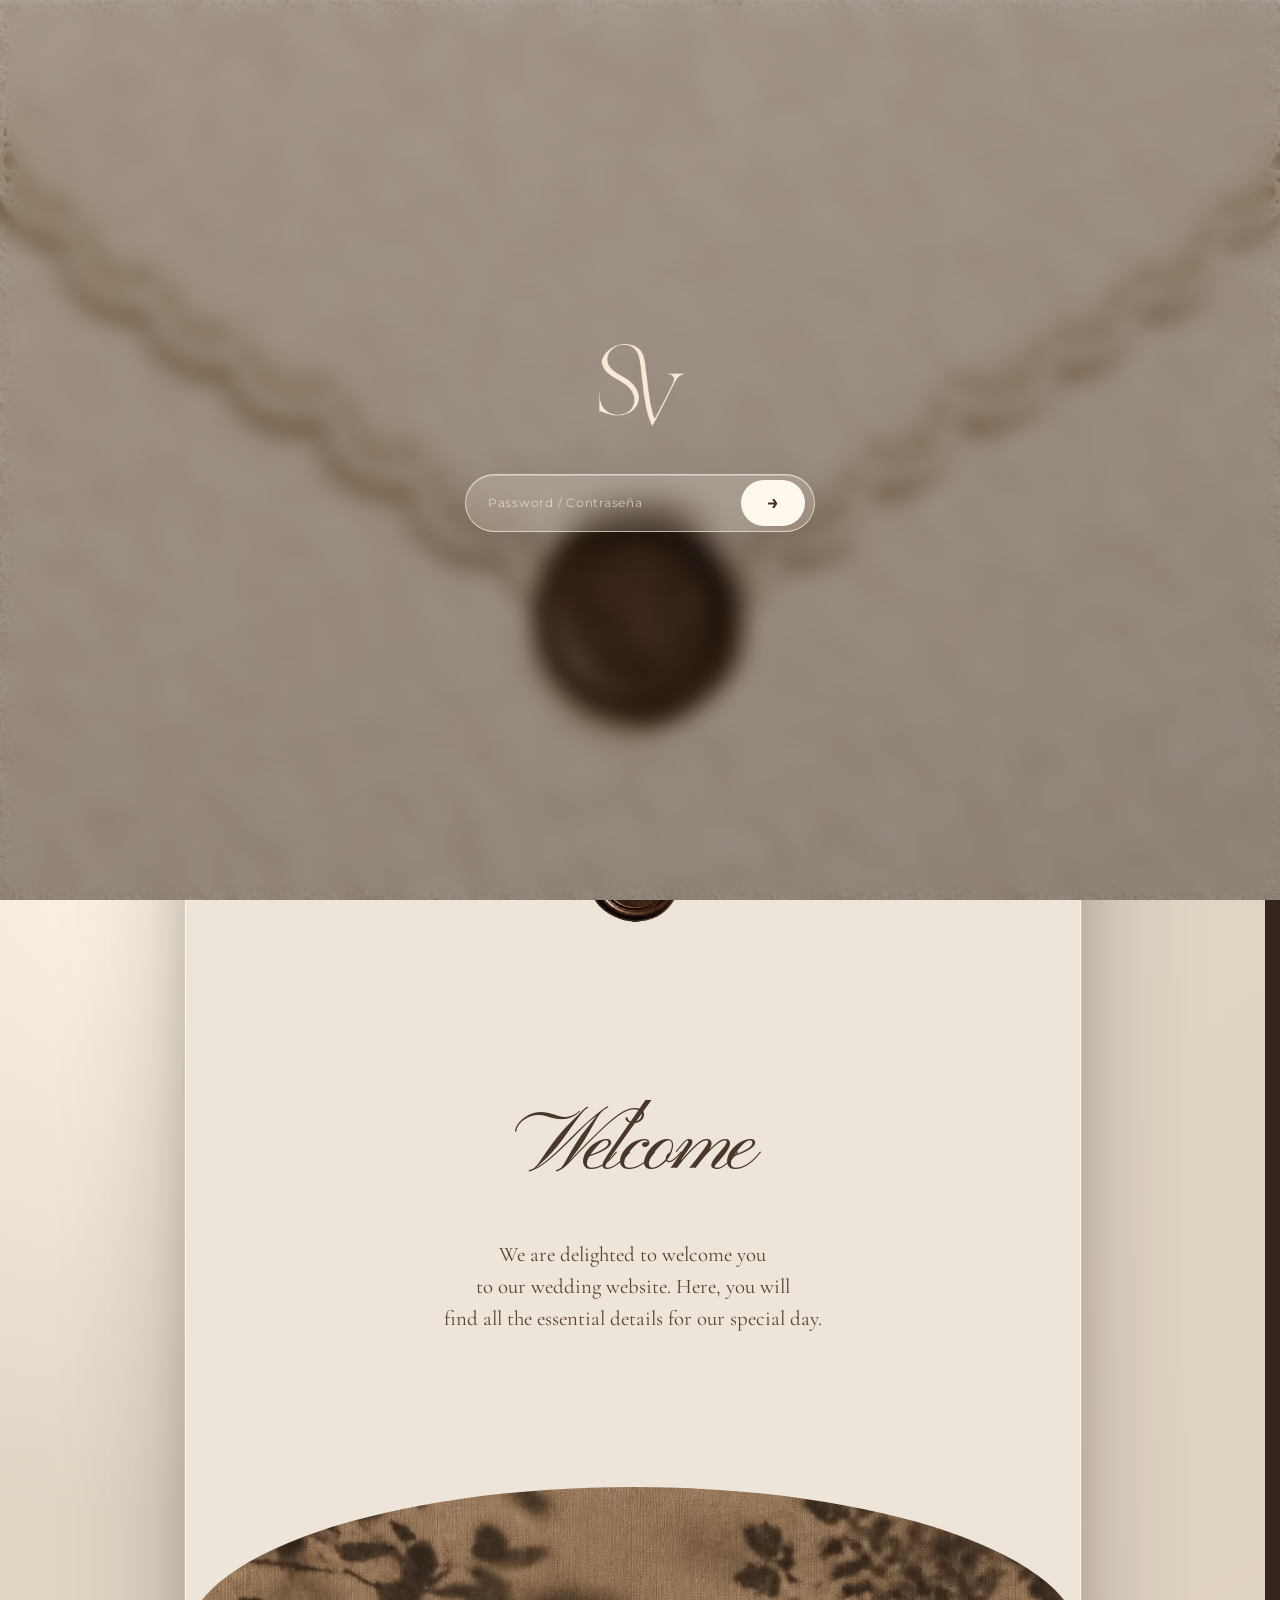
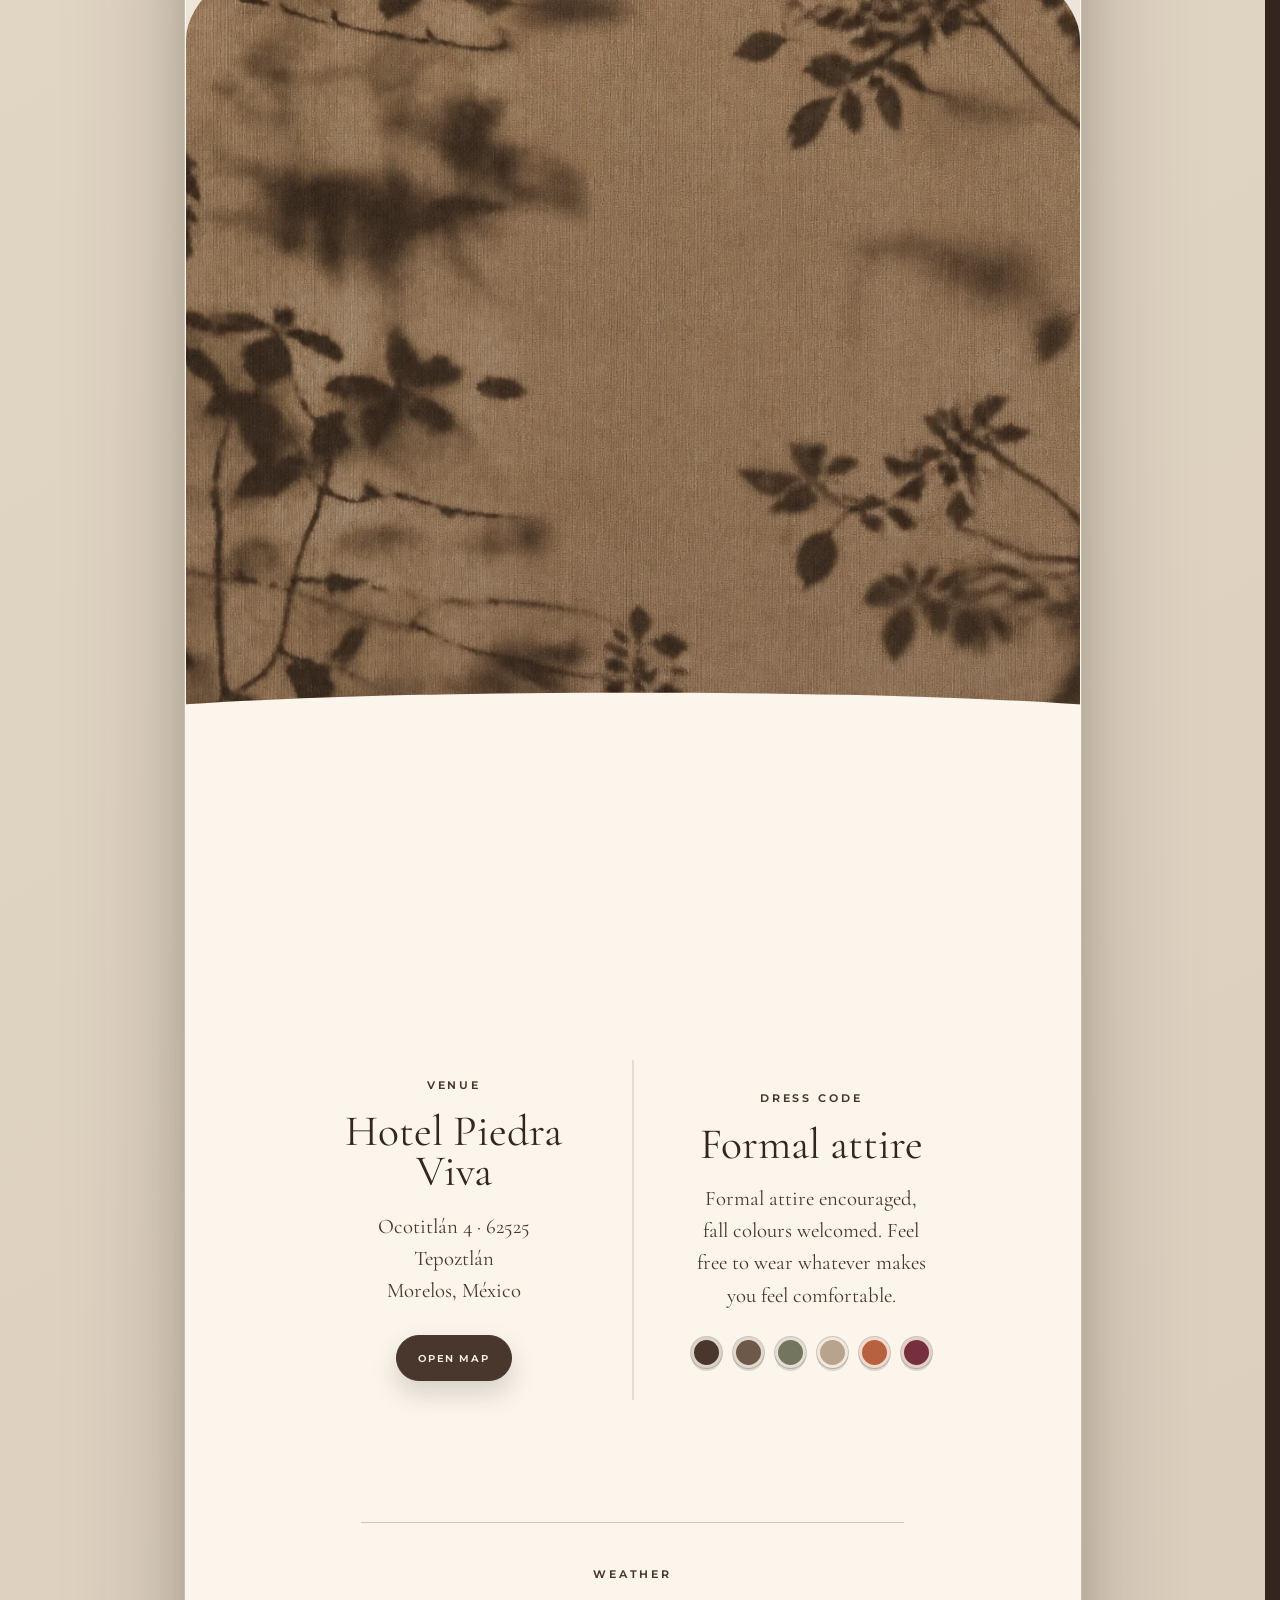
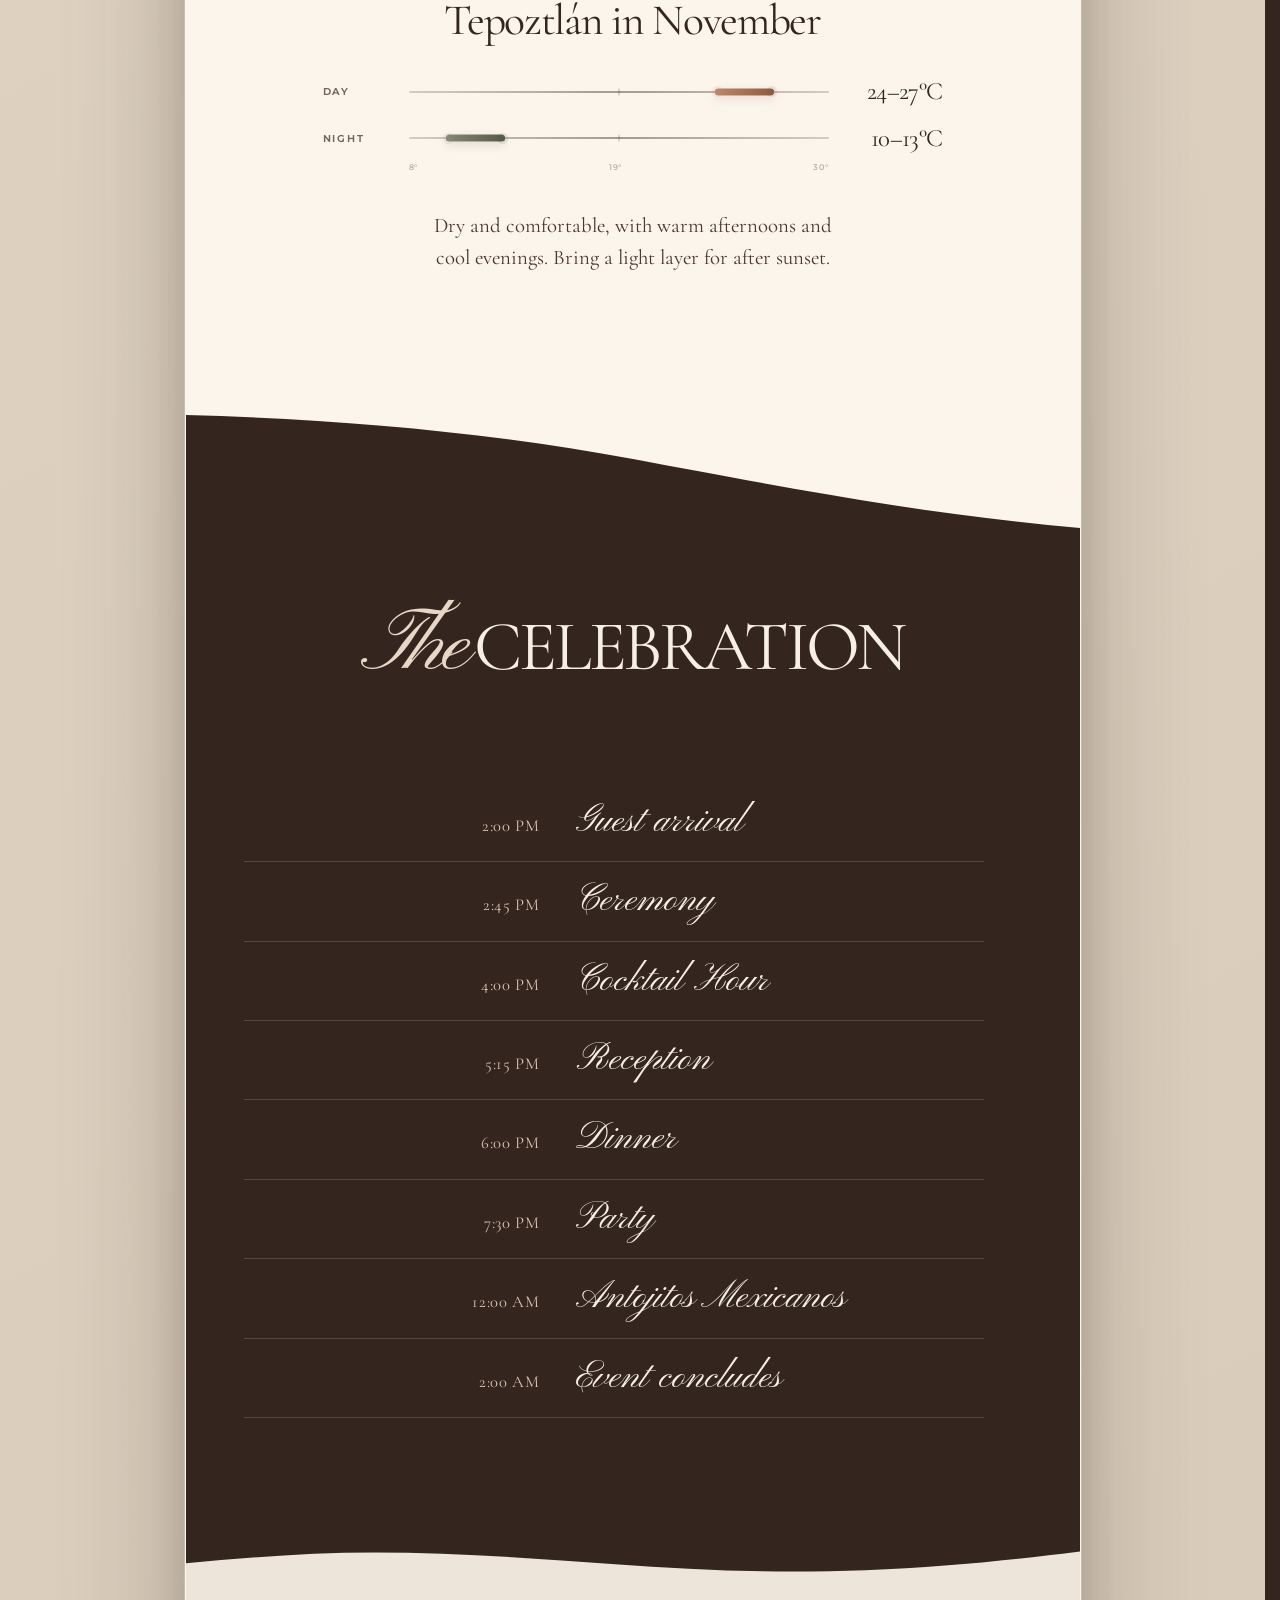
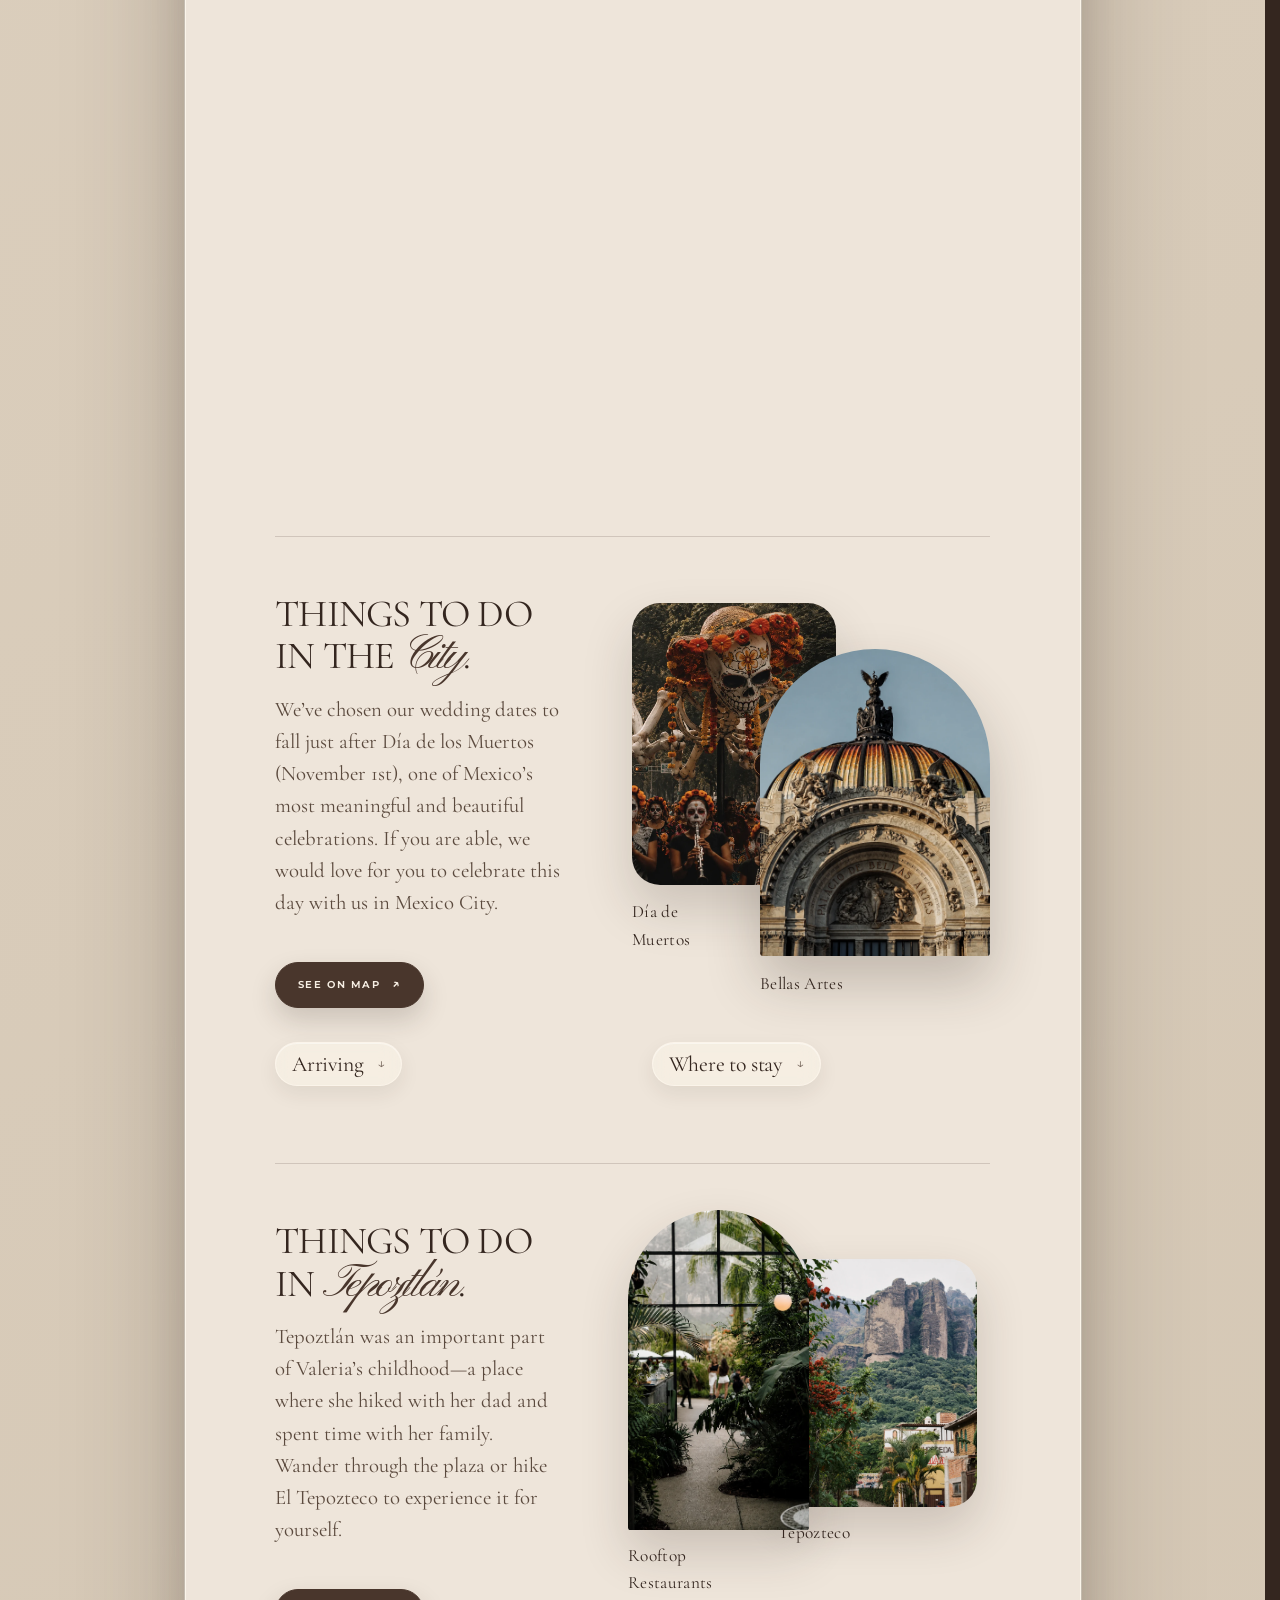
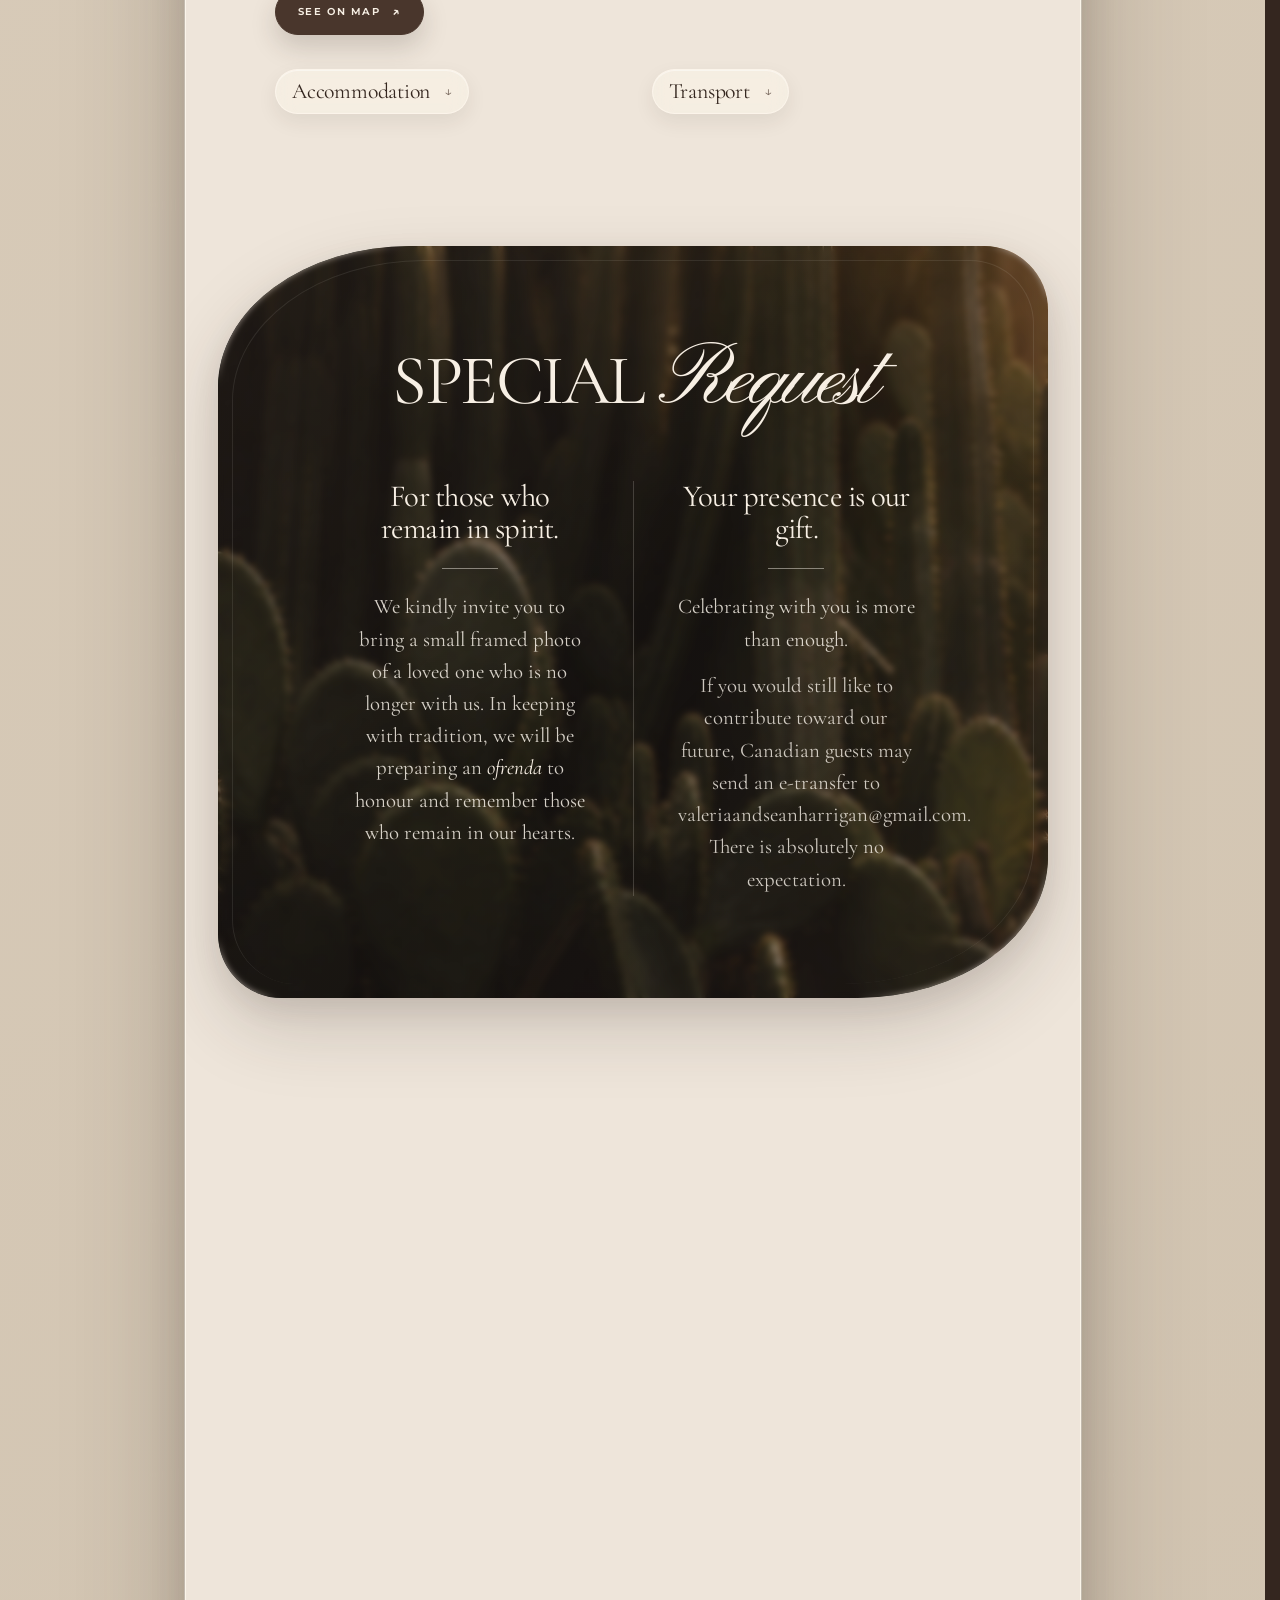
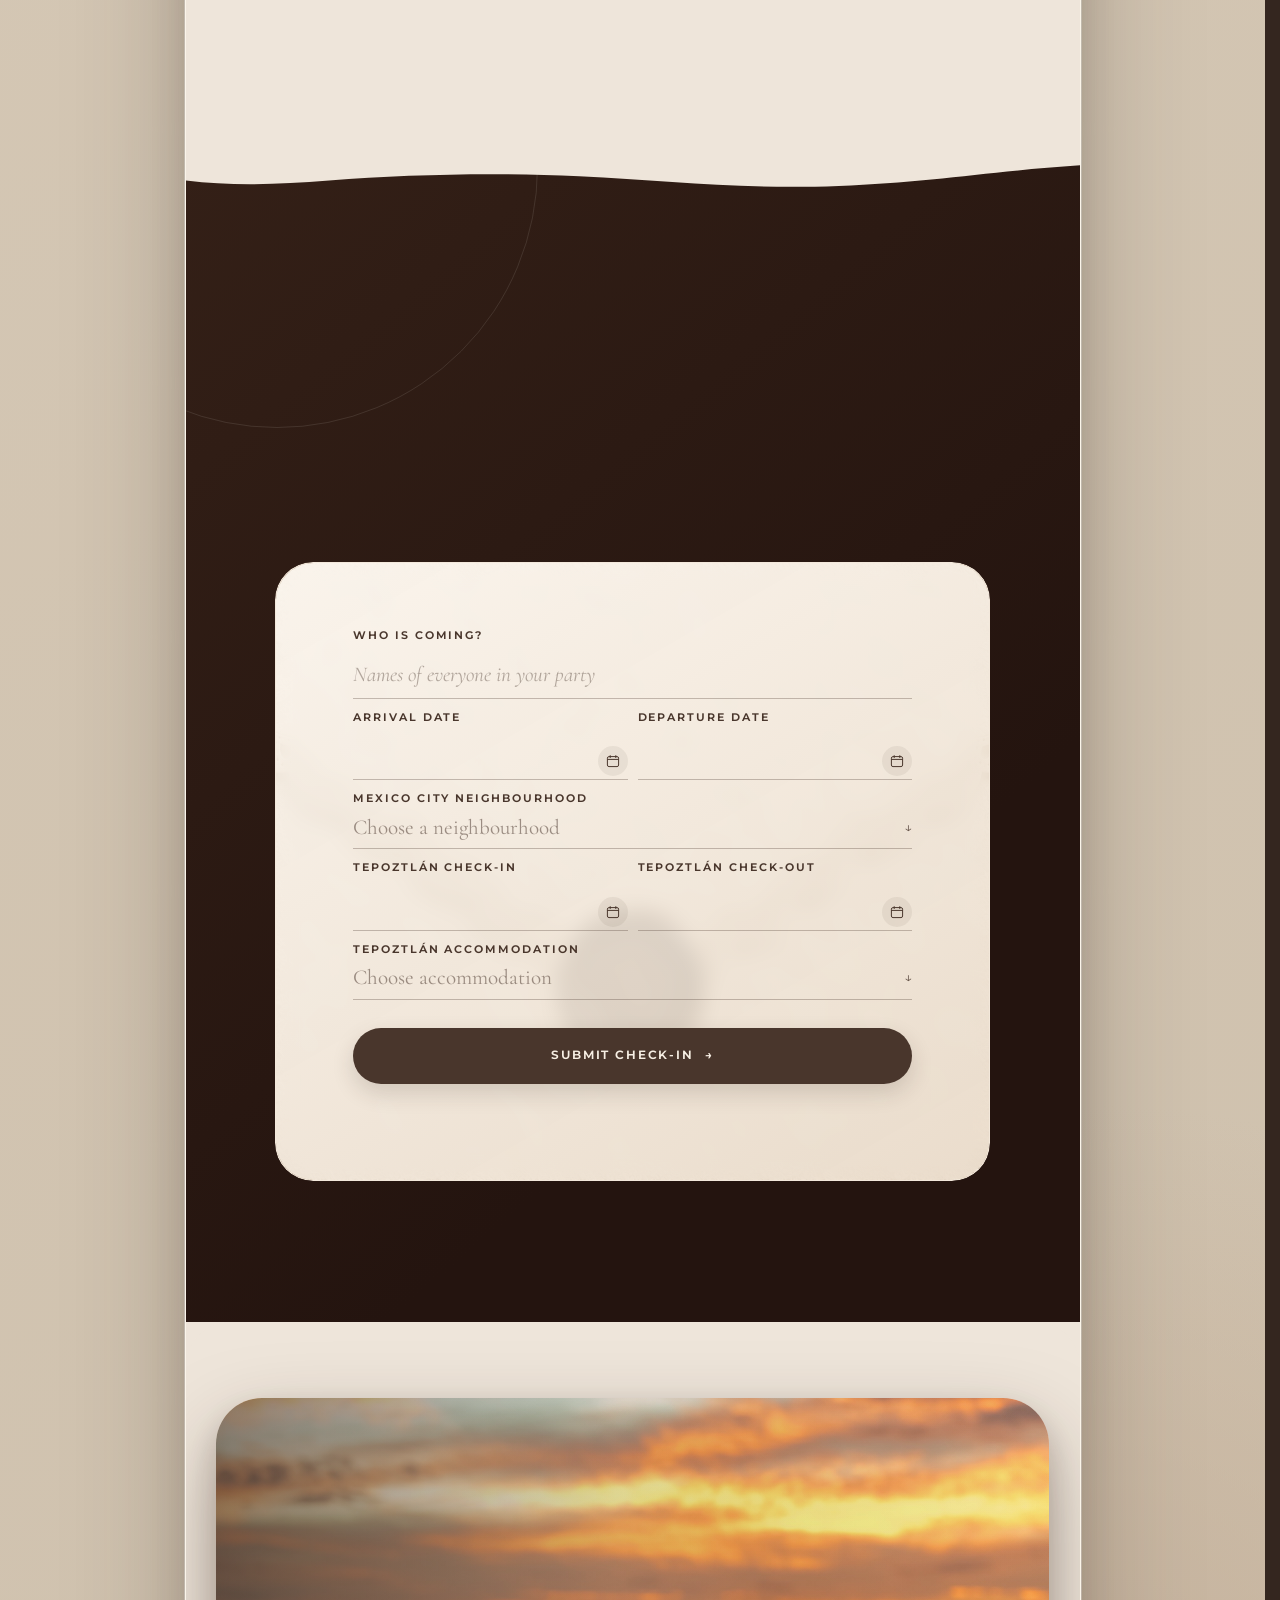
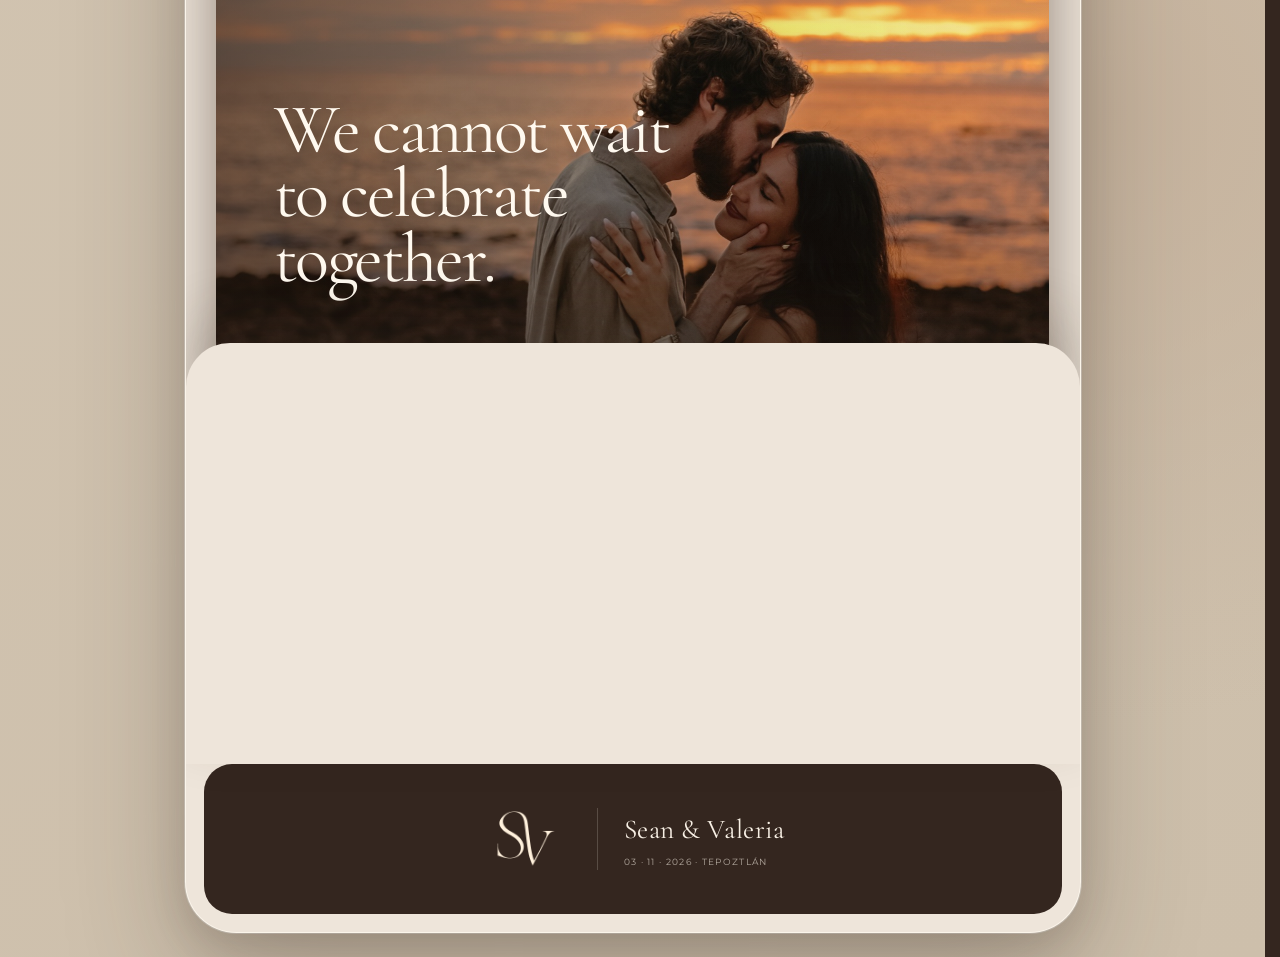
==== commit 1bd71b06: "RSVP: take the page down, and its button off the menus Co-Authored-By: Claude Opus 5.5 <noreply@anth" ====
--- a/index.html
+++ b/index.html
@@ -94,7 +94,7 @@
     <a class="brand" href="#home" data-i18n-aria="backToTopAria" aria-label="Sean and Valeria, back to top"><img class="brand-logo brand-logo--dark" src="assets/gpt/sv-logo-variants/solid/sv-logo-mocha-true-solid.png" alt="" width="1536" height="1024" decoding="sync" fetchpriority="high" draggable="false"><img class="brand-logo brand-logo--light" src="assets/gpt/sv-logo-variants/solid/sv-logo-cream-solid.png" alt="" width="1536" height="1024" decoding="sync" fetchpriority="high" draggable="false"></a>
     <div class="mobile-nav-controls"><span class="mobile-current" id="mobile-current" aria-live="polite">Welcome</span><button class="menu-toggle" id="menu-toggle" type="button" aria-expanded="false" aria-controls="nav-links" aria-label="Open navigation"><span></span><span></span></button></div>
     <nav class="nav-links" id="nav-links" data-i18n-aria="primaryNavigationAria" aria-label="Primary navigation">
-      <button class="invitation-replay" id="invitation-replay" type="button" data-i18n="viewInvitation">Invitation</button><a class="nav-link active" href="#welcome" data-i18n="navWelcome">Welcome</a><a class="nav-link" href="#details" data-i18n="navDetails">Details</a><a class="nav-link" href="#travel" data-i18n="navTravel">Travel</a><a class="nav-link" href="#faq">FAQ</a><a class="nav-link nav-cta" href="#check-in" data-i18n="navCheckIn">Check-In</a><button class="invitation-replay nav-translate" id="nav-translate" type="button" hidden><span class="nav-pill"><svg class="nav-translate-icon" viewBox="0 0 24 24" aria-hidden="true"><path d="M3.8 6.2c0-1 .8-1.8 1.8-1.8h7.6c1 0 1.8.8 1.8 1.8v4.6c0 1-.8 1.8-1.8 1.8H8.6l-3 2.4v-2.4c-1 0-1.8-.8-1.8-1.8z"/><path d="M15 9h3.4c1 0 1.8.8 1.8 1.8v4.6c0 1-.8 1.8-1.8 1.8v2.4l-3-2.4h-4c-1 0-1.8-.8-1.8-1.8v-1.8"/></svg><span class="nav-translate-label" data-i18n="navTranslate">Translate</span></span></button><button class="invitation-replay nav-translate nav-photos" id="nav-photos" type="button"><span class="nav-pill"><svg class="nav-translate-icon" viewBox="0 0 24 24" aria-hidden="true"><path d="M3.8 8.6c0-1 .8-1.8 1.8-1.8h2.2l1.5-2.2h5.4l1.5 2.2h2.2c1 0 1.8.8 1.8 1.8v8.6c0 1-.8 1.8-1.8 1.8H5.6c-1 0-1.8-.8-1.8-1.8z"/><circle cx="12" cy="12.6" r="3.4"/></svg><span class="nav-translate-label" data-i18n="navPhotos">Gallery</span></span></button><button class="invitation-replay nav-translate nav-rsvp" id="nav-rsvp" type="button"><span class="nav-pill"><svg class="nav-translate-icon" viewBox="0 0 24 24" aria-hidden="true"><path d="M3.8 7.8c0-1 .8-1.8 1.8-1.8h12.8c1 0 1.8.8 1.8 1.8v8.8c0 1-.8 1.8-1.8 1.8H5.6c-1 0-1.8-.8-1.8-1.8z"/><path d="M4.3 7l6.4 5M19.7 7l-6.4 5"/><circle cx="12" cy="12.9" r="1.9"/></svg><span class="nav-translate-label" data-i18n="navRsvp">RSVP</span></span></button>
+      <button class="invitation-replay" id="invitation-replay" type="button" data-i18n="viewInvitation">Invitation</button><a class="nav-link active" href="#welcome" data-i18n="navWelcome">Welcome</a><a class="nav-link" href="#details" data-i18n="navDetails">Details</a><a class="nav-link" href="#travel" data-i18n="navTravel">Travel</a><a class="nav-link" href="#faq">FAQ</a><a class="nav-link nav-cta" href="#check-in" data-i18n="navCheckIn">Check-In</a><button class="invitation-replay nav-translate" id="nav-translate" type="button" hidden><span class="nav-pill"><svg class="nav-translate-icon" viewBox="0 0 24 24" aria-hidden="true"><path d="M3.8 6.2c0-1 .8-1.8 1.8-1.8h7.6c1 0 1.8.8 1.8 1.8v4.6c0 1-.8 1.8-1.8 1.8H8.6l-3 2.4v-2.4c-1 0-1.8-.8-1.8-1.8z"/><path d="M15 9h3.4c1 0 1.8.8 1.8 1.8v4.6c0 1-.8 1.8-1.8 1.8v2.4l-3-2.4h-4c-1 0-1.8-.8-1.8-1.8v-1.8"/></svg><span class="nav-translate-label" data-i18n="navTranslate">Translate</span></span></button><button class="invitation-replay nav-translate nav-photos" id="nav-photos" type="button"><span class="nav-pill"><svg class="nav-translate-icon" viewBox="0 0 24 24" aria-hidden="true"><path d="M3.8 8.6c0-1 .8-1.8 1.8-1.8h2.2l1.5-2.2h5.4l1.5 2.2h2.2c1 0 1.8.8 1.8 1.8v8.6c0 1-.8 1.8-1.8 1.8H5.6c-1 0-1.8-.8-1.8-1.8z"/><circle cx="12" cy="12.6" r="3.4"/></svg><span class="nav-translate-label" data-i18n="navPhotos">Gallery</span></span></button>
       <div class="nav-language" id="nav-language" role="group" aria-label="Choose website language">
         <button class="nav-language-option nav-language-option--en" type="button" data-nav-language="en" aria-label="English"><svg class="nav-language-icon nav-language-icon--leaf" viewBox="0 0 24 24" aria-hidden="true"><path d="M12 2.35l1.28 3.02 1.87-1.08-.42 2.96 2.9-.78-1.08 2.82 3.62.88-3.12 2.3 1.03 2.66-4.98-.93.35 6.45h-2.9l.35-6.45-4.98.93 1.03-2.66-3.12-2.3 3.62-.88-1.08-2.82 2.9.78-.42-2.96 1.87 1.08z"/></svg><span class="nav-language-label nav-language-label--short">EN</span><span class="nav-language-label nav-language-label--long">English</span></button>
         <span class="nav-language-divider" aria-hidden="true"></span>
@@ -171,7 +171,7 @@
         </div>
         <ol class="week-days stagger" data-i18n-aria="weekItineraryAria" aria-label="Suggested week itinerary">
           <li class="week-day"><time datetime="2026-10-31"><small data-i18n="monthOct">Oct</small>31</time><div><h4 data-i18n="weekArrival">Arrive in Mexico City</h4><span class="week-note" data-i18n="weekArrivalNote">Day of the Dead parade</span><p data-i18n="weekArrivalCopy">Land in the capital, settle in and begin your Mexico City adventure.</p></div></li>
-          <li class="week-day"><time datetime="2026-11-01"><small data-i18n="monthNov">Nov</small>01</time><div><h4 data-i18n="weekMuertos">Day of the Dead</h4><span class="week-note" data-i18n="weekMuertosNote">Lucha Libre · 5 pm · RSVP</span><p data-i18n="weekMuertosCopy">Experience the city in its most luminous season—marigolds, music and remembrance.</p></div></li>
+          <li class="week-day"><time datetime="2026-11-01"><small data-i18n="monthNov">Nov</small>01</time><div><h4 data-i18n="weekMuertos">Day of the Dead</h4><span class="week-note" data-i18n="weekMuertosNote">Lucha Libre · 5 pm</span><p data-i18n="weekMuertosCopy">Experience the city in its most luminous season—marigolds, music and remembrance.</p></div></li>
           <li class="week-day"><time datetime="2026-11-02"><small data-i18n="monthNov">Nov</small>02</time><div><h4 data-i18n="weekTravel">Travel to Tepoztlán</h4><p data-i18n="weekTravelCopy">Head south into the mountains; the journey from Mexico City is roughly ninety minutes.</p></div></li>
           <li class="week-day week-day--wedding"><time datetime="2026-11-03"><small data-i18n="monthNov">Nov</small>03</time><div><h4 data-i18n="weekWedding">Wedding day</h4><p data-i18n="weekWeddingCopy">Gather with us at Hotel Piedra Viva for an afternoon and evening under the Tepozteco.</p><a class="text-link" href="#celebration" data-i18n="seeDay">See the day</a></div></li>
           <li class="week-day"><time datetime="2026-11-04"><small data-i18n="monthNov">Nov</small>04</time><div><h4 data-i18n="weekPool">Pool day or hike</h4><p data-i18n="weekPoolCopy">Keep the day unhurried—cool off by the pool or take in the panoramic mountain trail.</p></div></li>
@@ -264,6 +264,6 @@
     <footer class="footer" data-header-tone="dark"><img class="footer-logo" src="assets/gpt/sv-logo-variants/solid/sv-logo-cream-solid.png" data-i18n-alt="footerLogoAlt" alt="Sean and Valeria monogram"><div class="footer-signoff"><strong>Sean &amp; Valeria</strong><span>03 · 11 · 2026 · Tepoztlán</span></div></footer>
   </main>
   <div class="sp-cover" aria-hidden="true"></div>
-  <script src="assets/gpt/site.js?v=20261021c"></script>
+  <script src="assets/gpt/site.js?v=20261103a"></script>
 </body>
 </html>
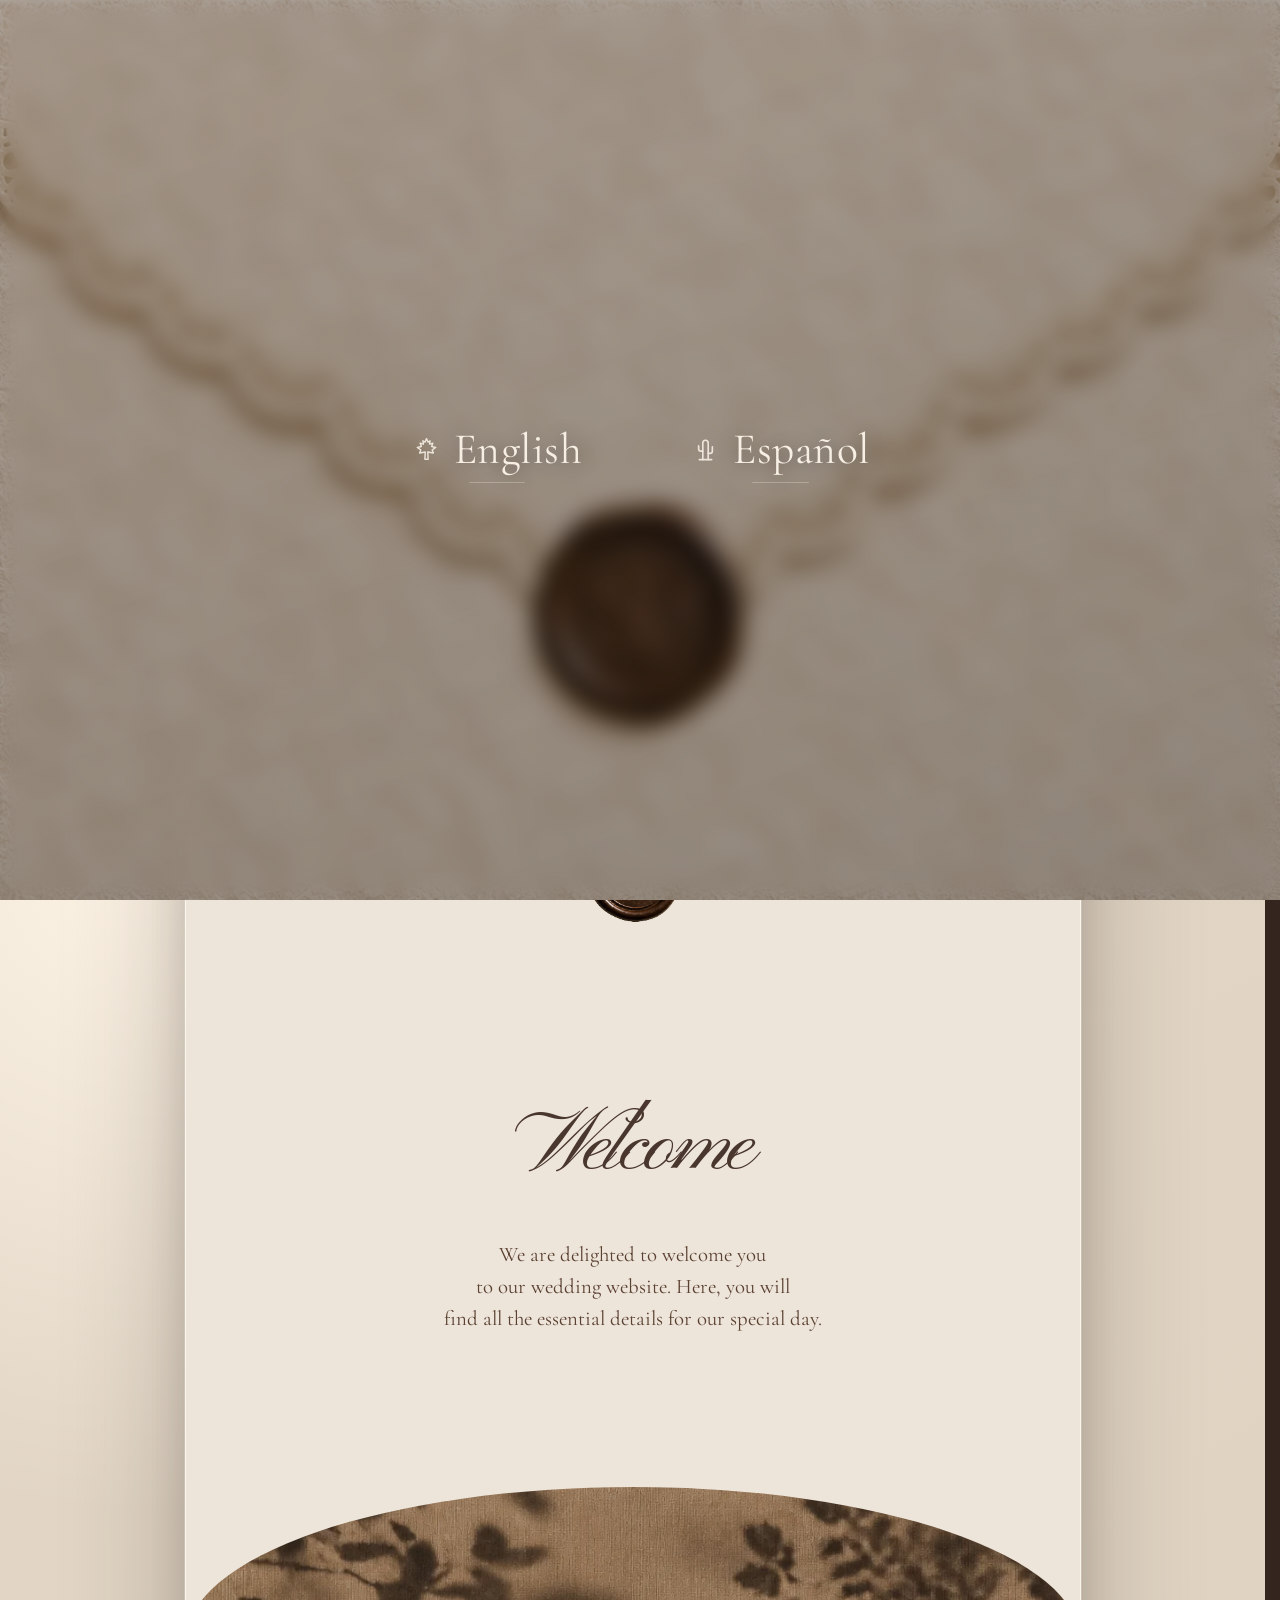
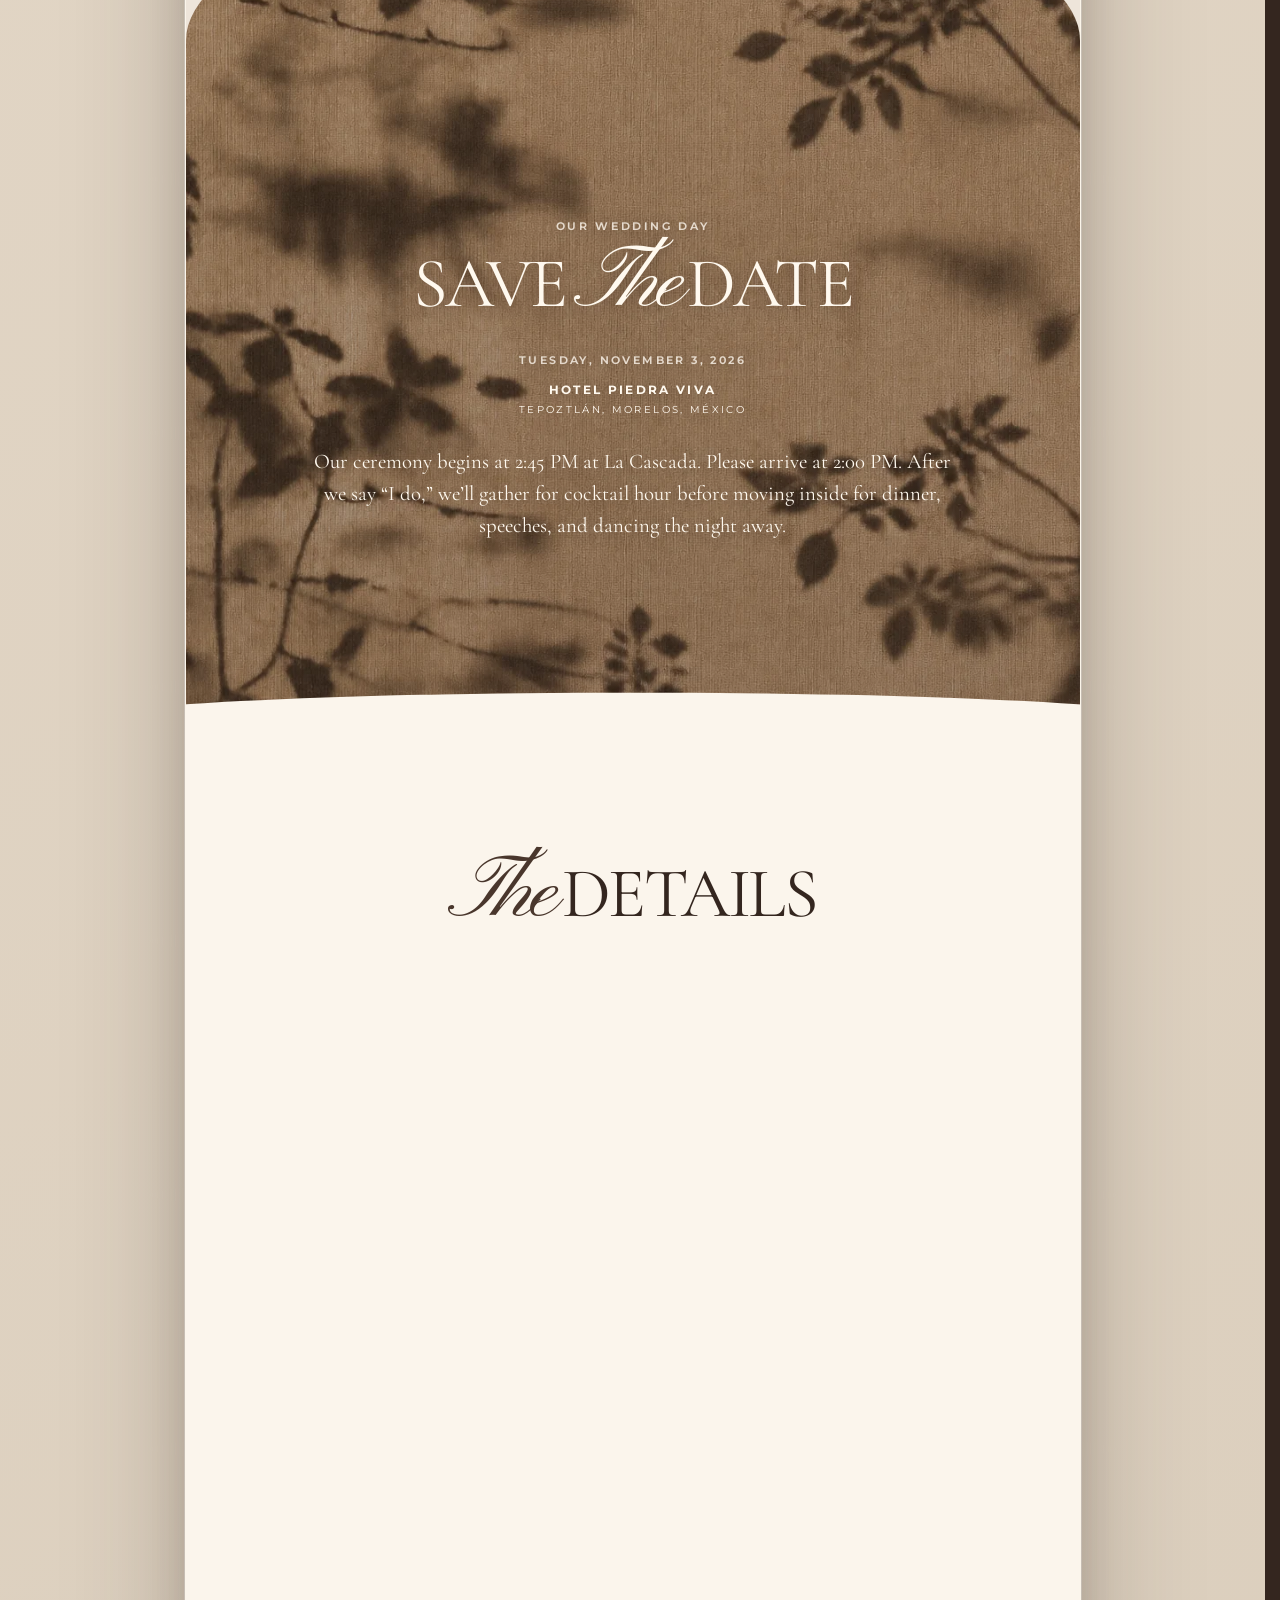
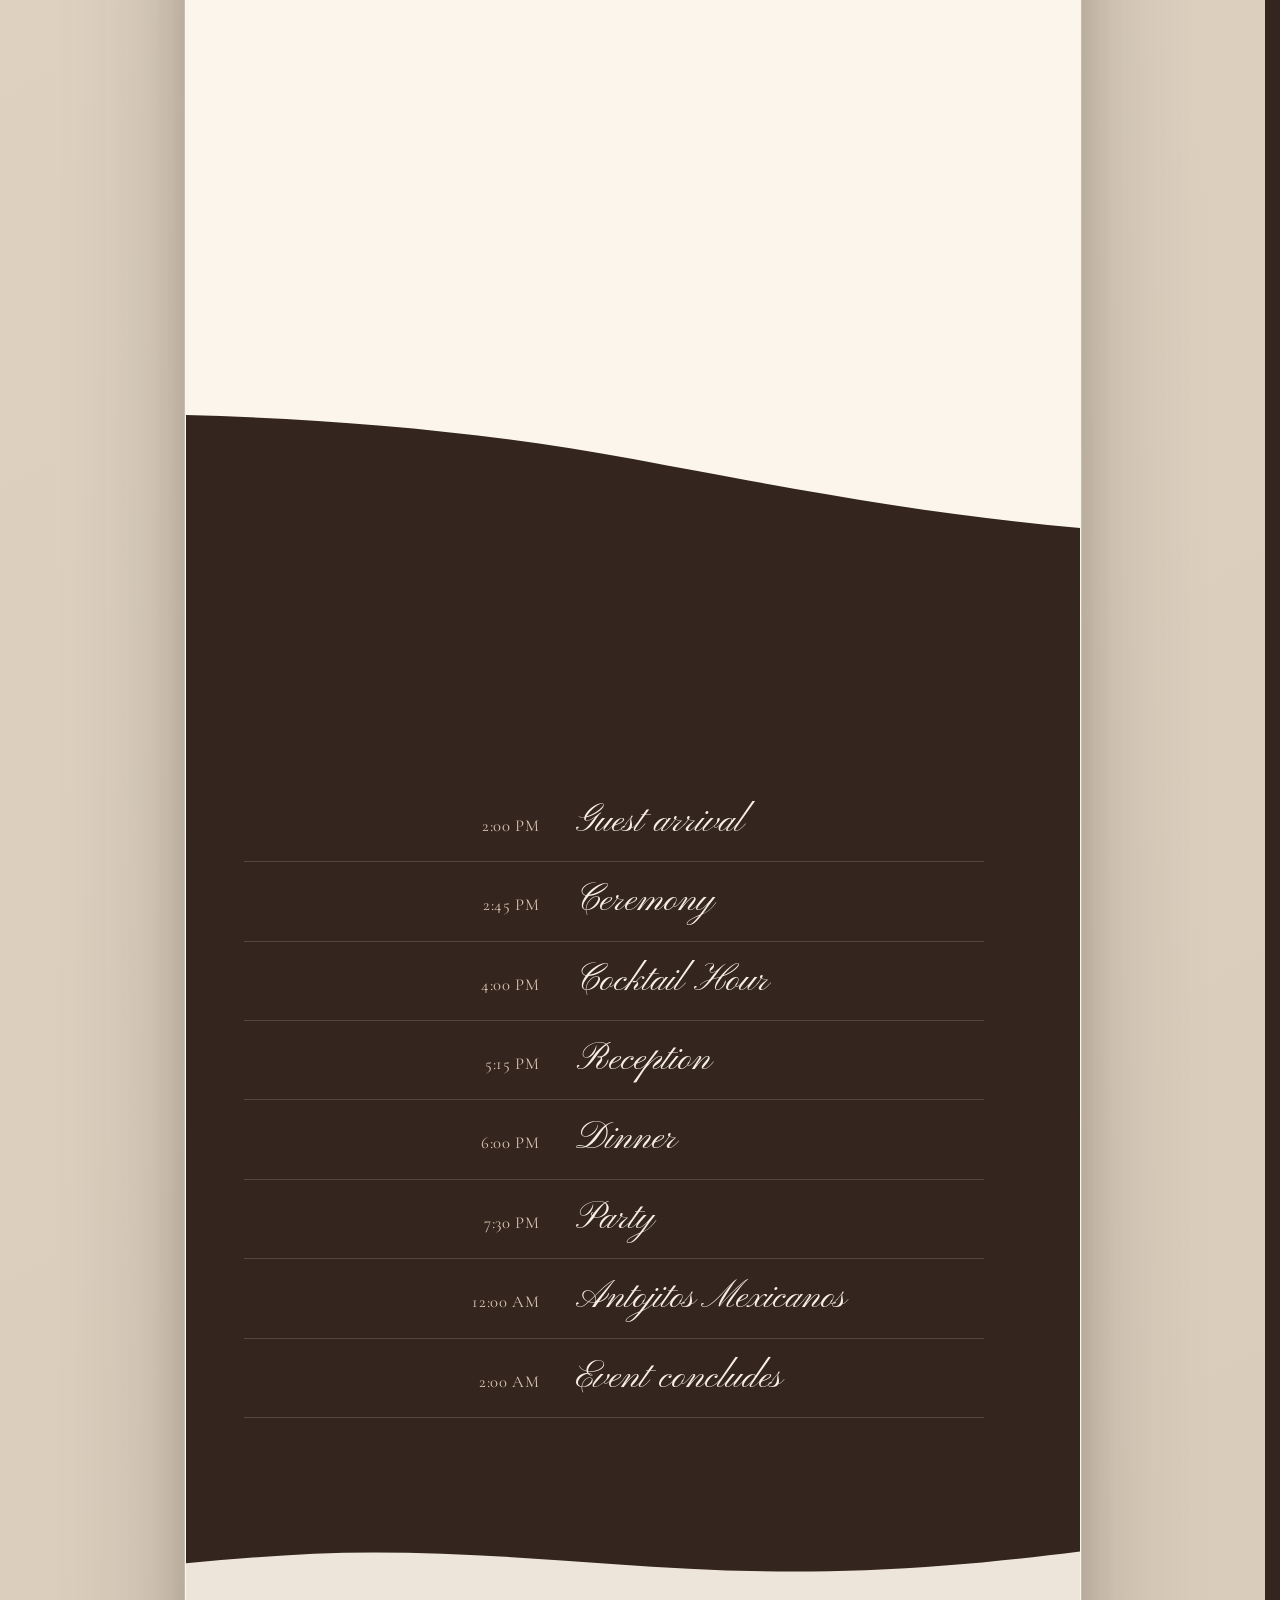
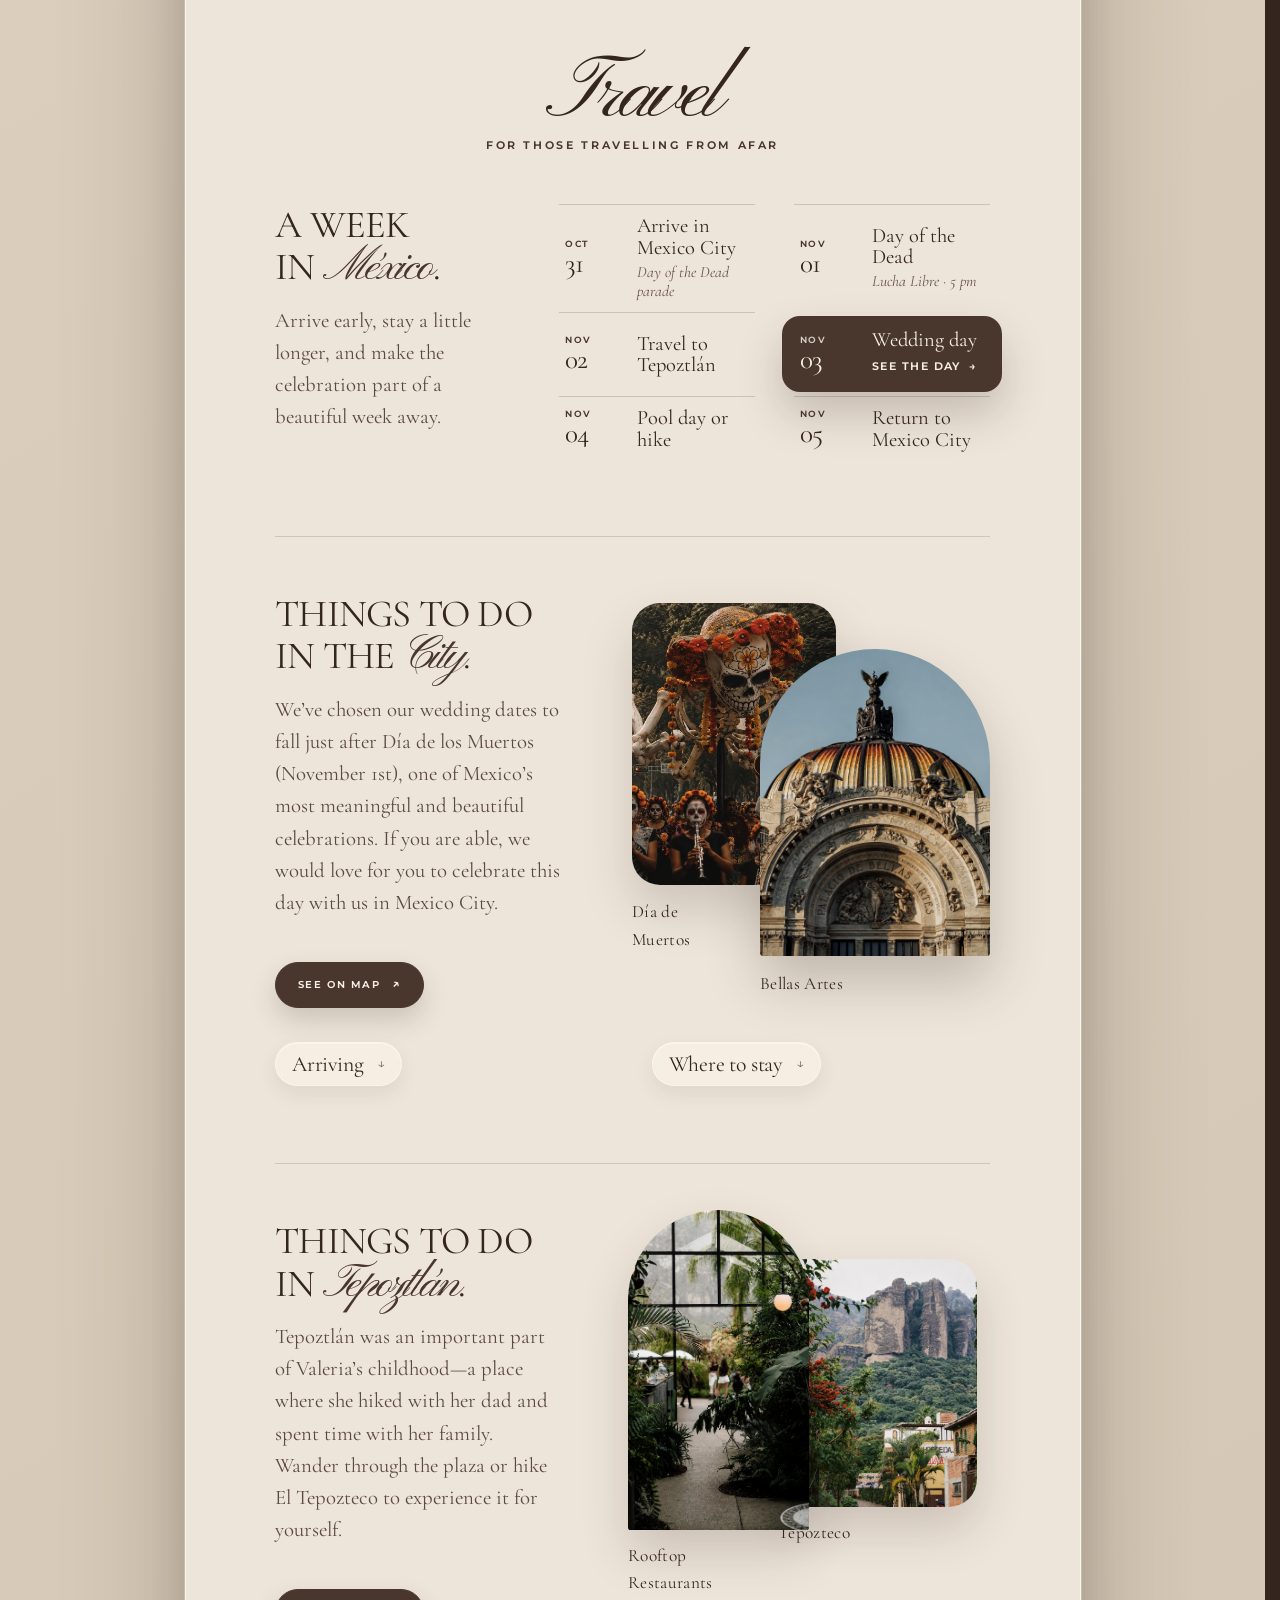
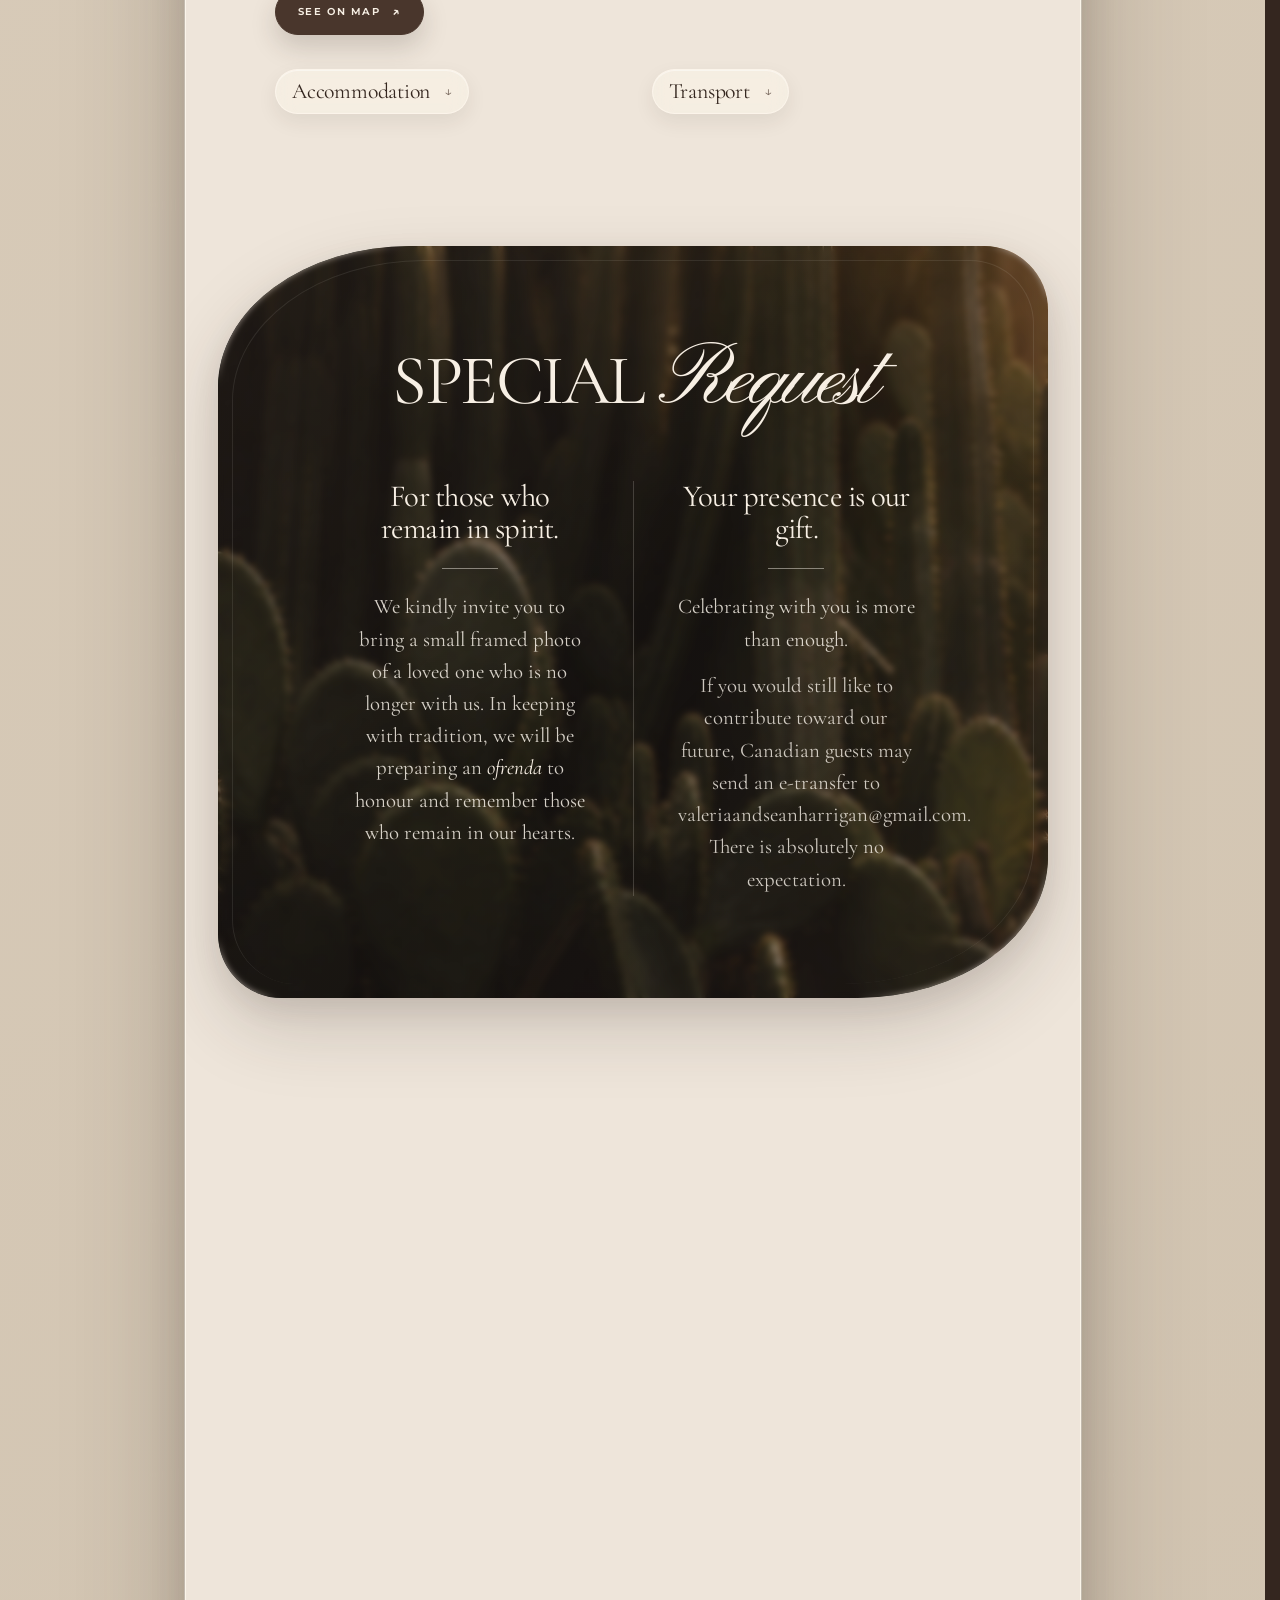
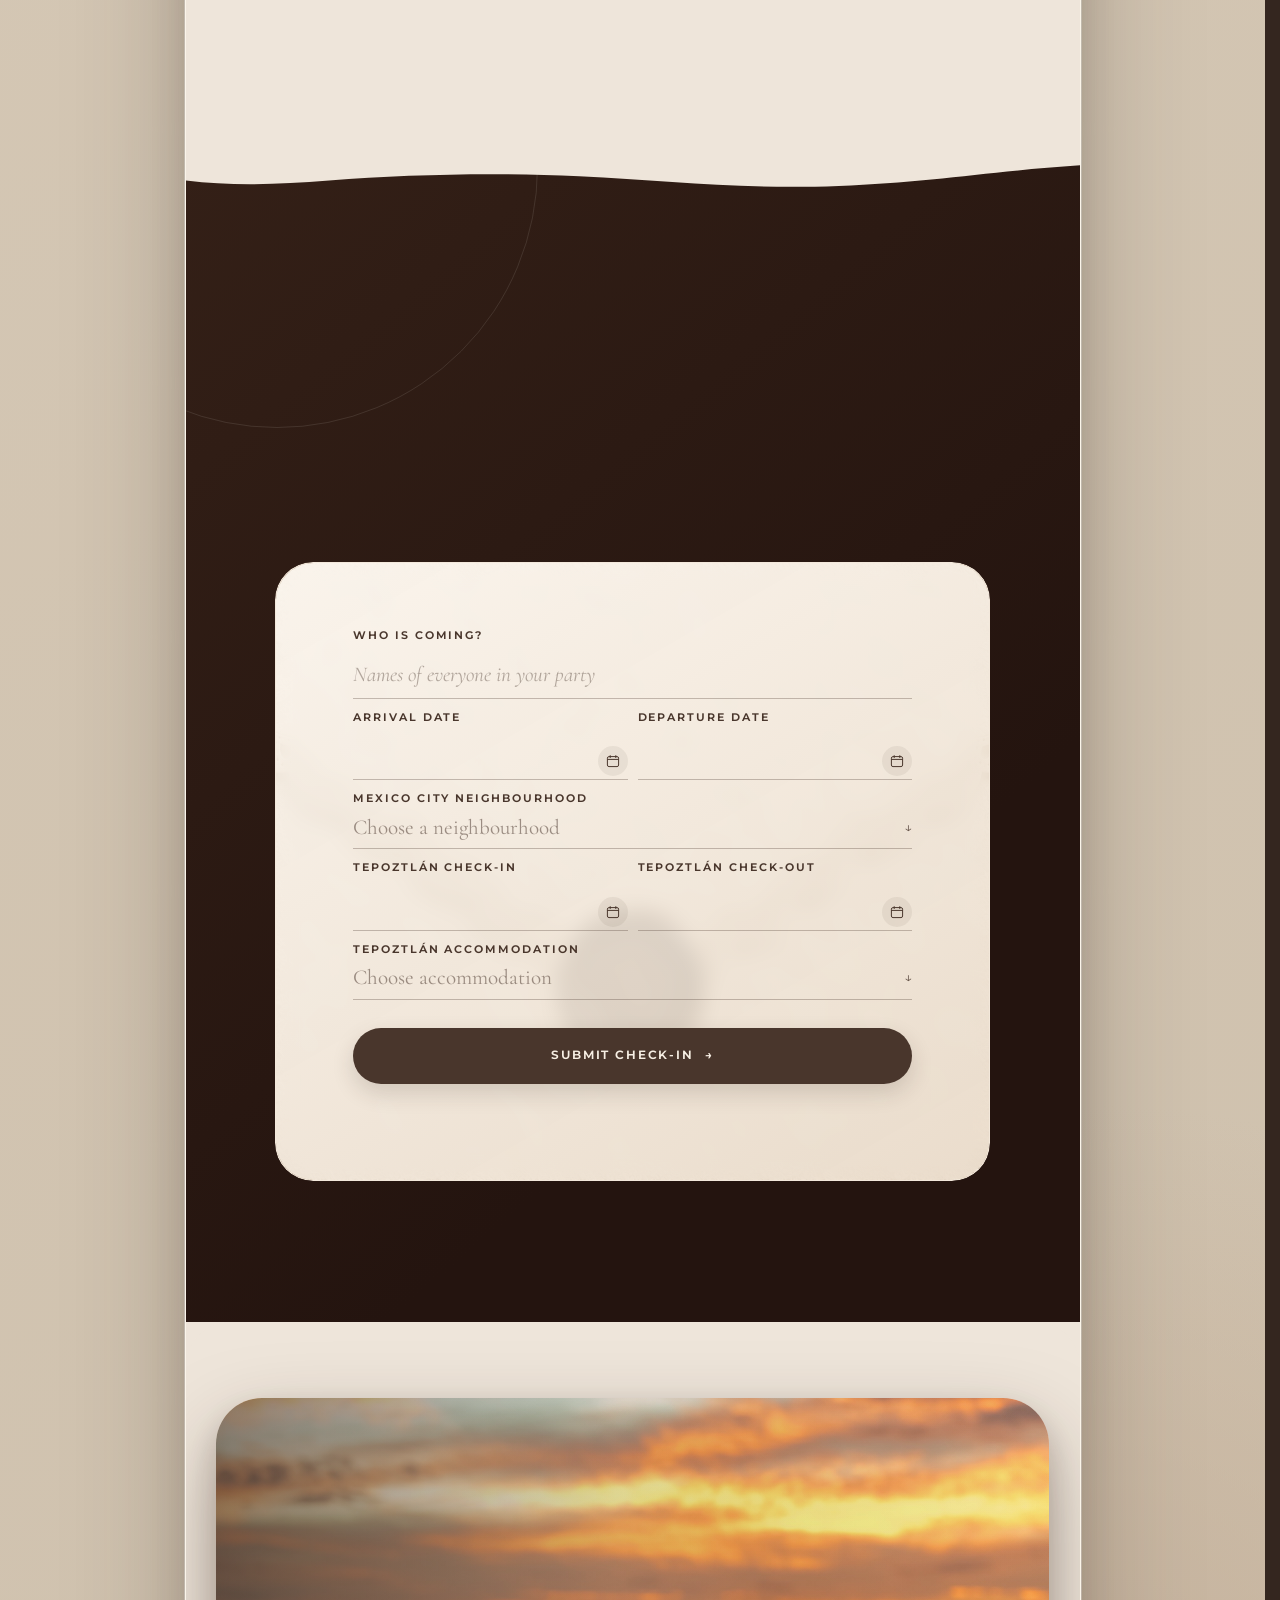
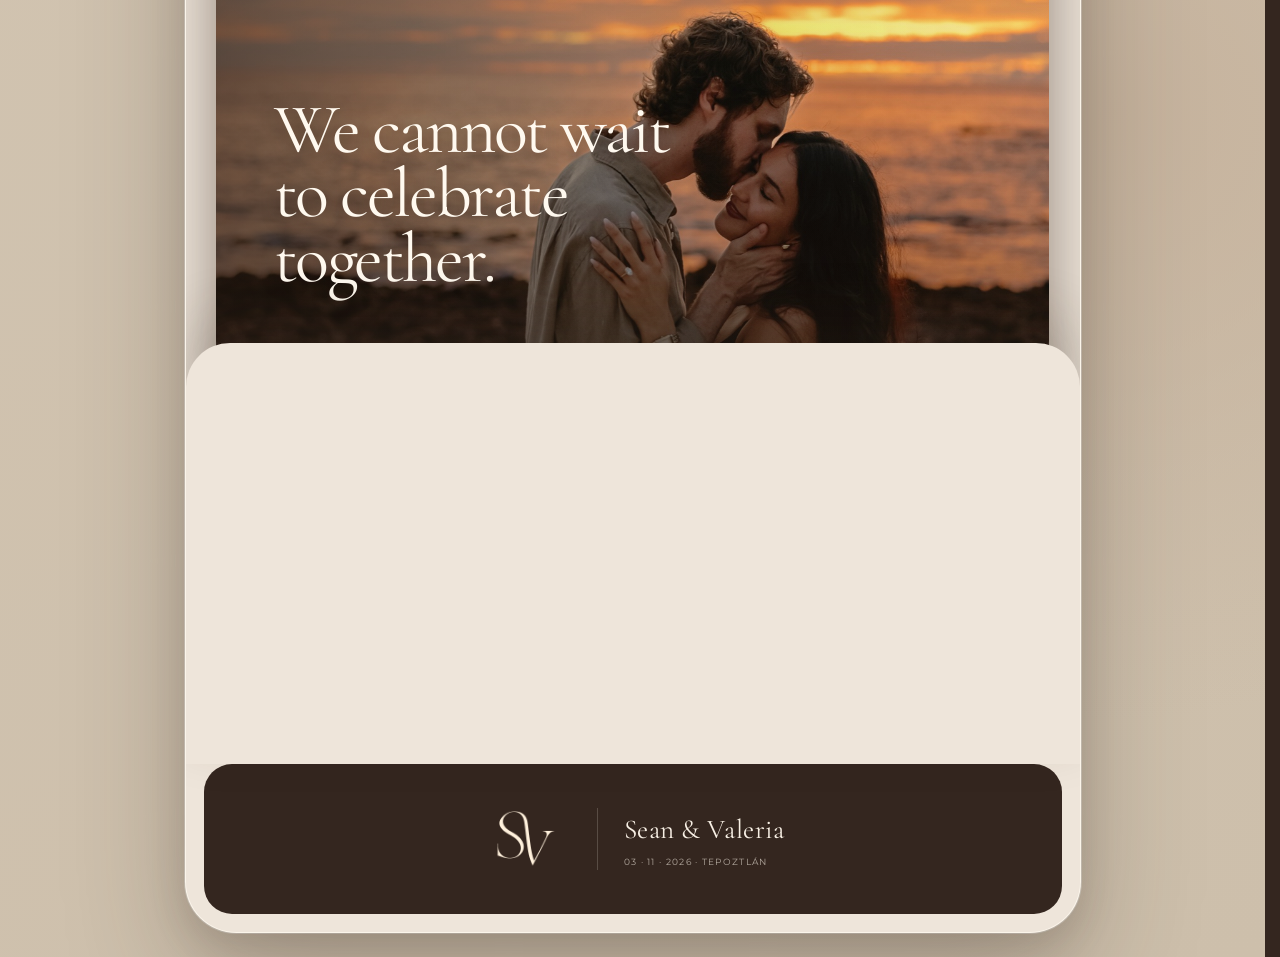
==== commit 9e19a726: "Wedding day: no password to get in; anyone can open the site and the gallery ?admin still opens the " ====
--- a/index.html
+++ b/index.html
@@ -27,7 +27,7 @@
   <link rel="apple-touch-icon" href="/assets/gpt/favicon-social-preview-rounded.png?v=20260830b">
   <link rel="preconnect" href="https://fonts.googleapis.com">
   <link rel="preconnect" href="https://fonts.gstatic.com" crossorigin>
-  <script>try{const admin=!!localStorage.getItem('wedding-admin-v1'),access=localStorage.getItem('wedding-access-v1')==='true'&&!(!admin&&/[?&]admin(=|&|$)/.test(location.search));if(admin)document.documentElement.classList.add('is-admin');document.documentElement.classList.add(access?'access-granted':'access-required');if(access&&localStorage.getItem('wedding-invitation-seen')==='true')document.documentElement.classList.add('returning-visitor')}catch(e){document.documentElement.classList.add('access-required')}</script>
+  <script>try{const admin=!!localStorage.getItem('wedding-admin-v1'),access=!(!admin&&/[?&]admin(=|&|$)/.test(location.search));if(access)localStorage.setItem('wedding-access-v1','true');if(admin)document.documentElement.classList.add('is-admin');document.documentElement.classList.add(access?'access-granted':'access-required');if(access&&localStorage.getItem('wedding-invitation-seen')==='true')document.documentElement.classList.add('returning-visitor')}catch(e){document.documentElement.classList.add('access-required')}</script>
   <link href="https://fonts.googleapis.com/css2?family=Cormorant+Garamond:ital,wght@0,300;0,400;0,500;1,300;1,400&amp;family=Great+Vibes&amp;family=Montserrat:wght@300;400;500;600&amp;display=swap" rel="stylesheet">
   <link rel="preload" as="image" href="assets/gpt/invitation-envelope-closed-mobile-v1.webp" media="(max-width: 720px)">
   <link rel="preload" as="image" href="assets/gpt/invitation-envelope-closed-desktop-v1.webp" media="(min-width: 721px)">
@@ -264,6 +264,6 @@
     <footer class="footer" data-header-tone="dark"><img class="footer-logo" src="assets/gpt/sv-logo-variants/solid/sv-logo-cream-solid.png" data-i18n-alt="footerLogoAlt" alt="Sean and Valeria monogram"><div class="footer-signoff"><strong>Sean &amp; Valeria</strong><span>03 · 11 · 2026 · Tepoztlán</span></div></footer>
   </main>
   <div class="sp-cover" aria-hidden="true"></div>
-  <script src="assets/gpt/site.js?v=20261103a"></script>
+  <script src="assets/gpt/site.js?v=20261103b"></script>
 </body>
 </html>
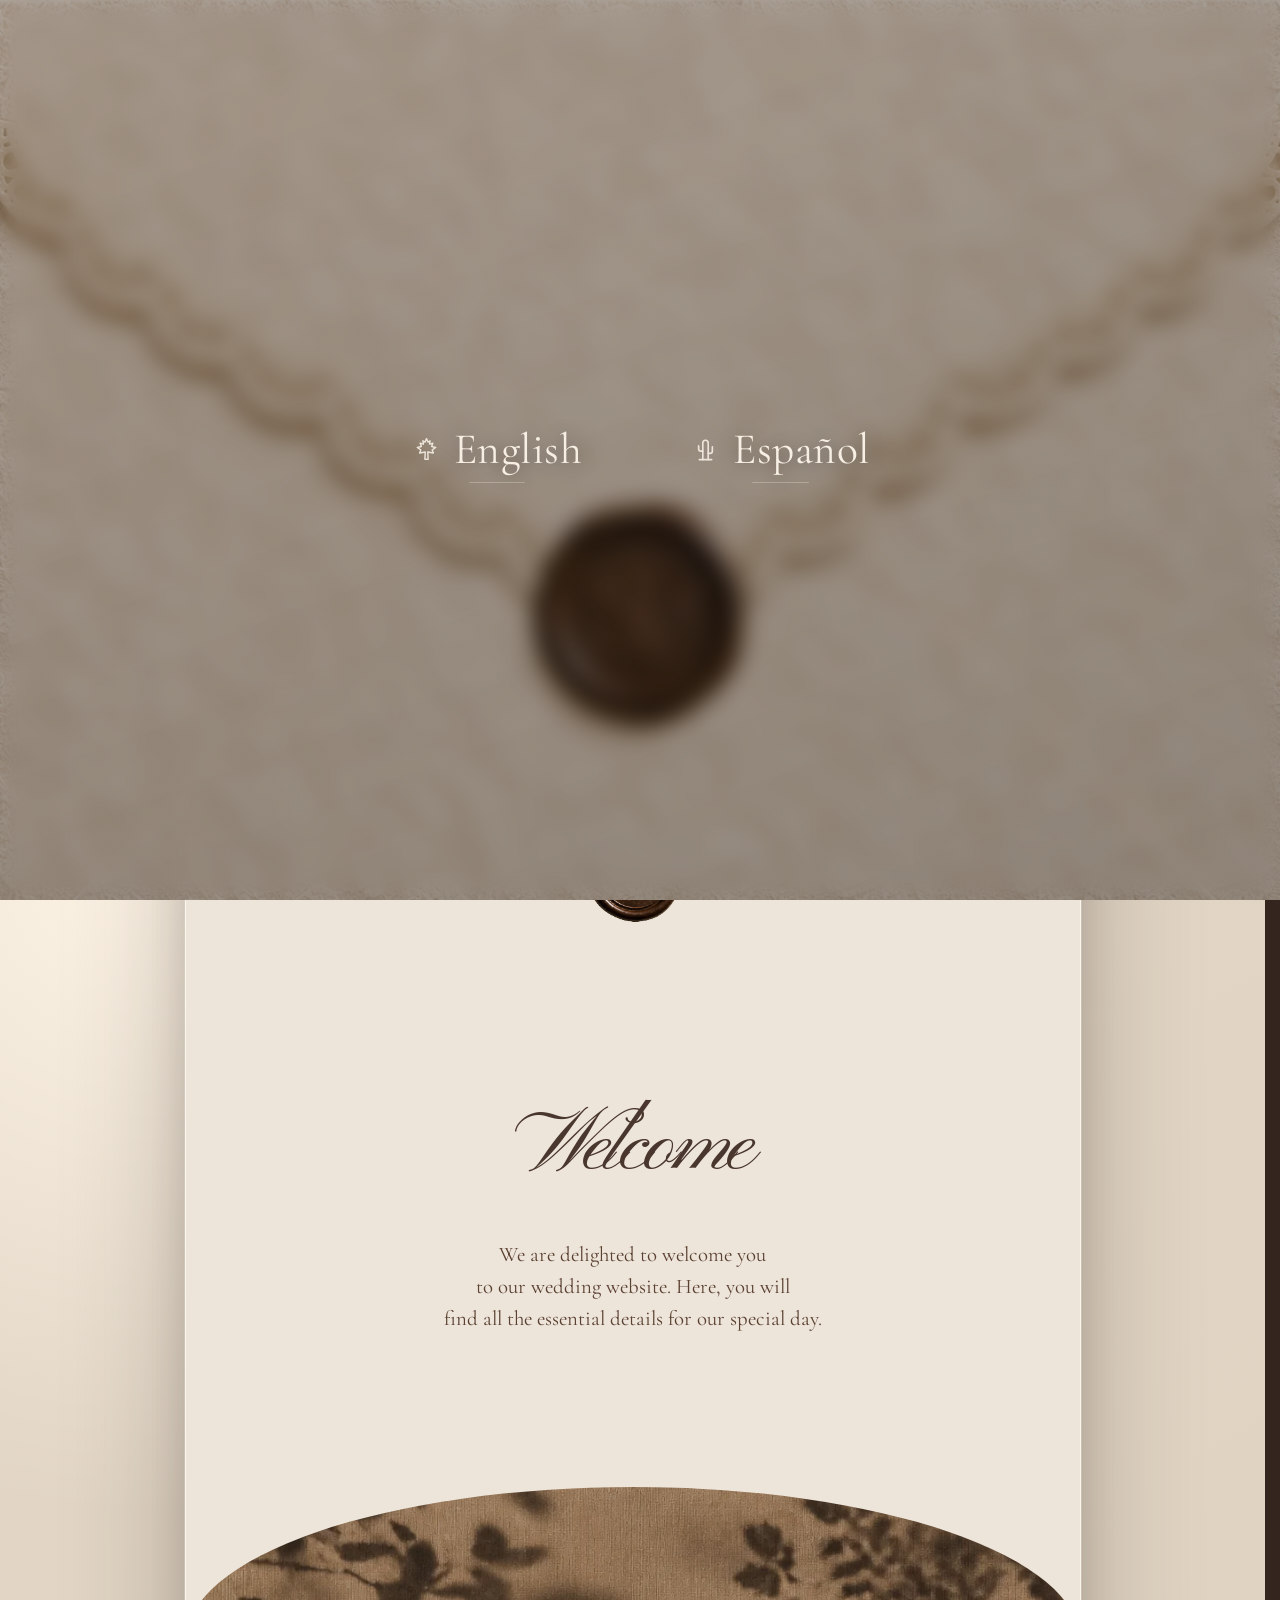
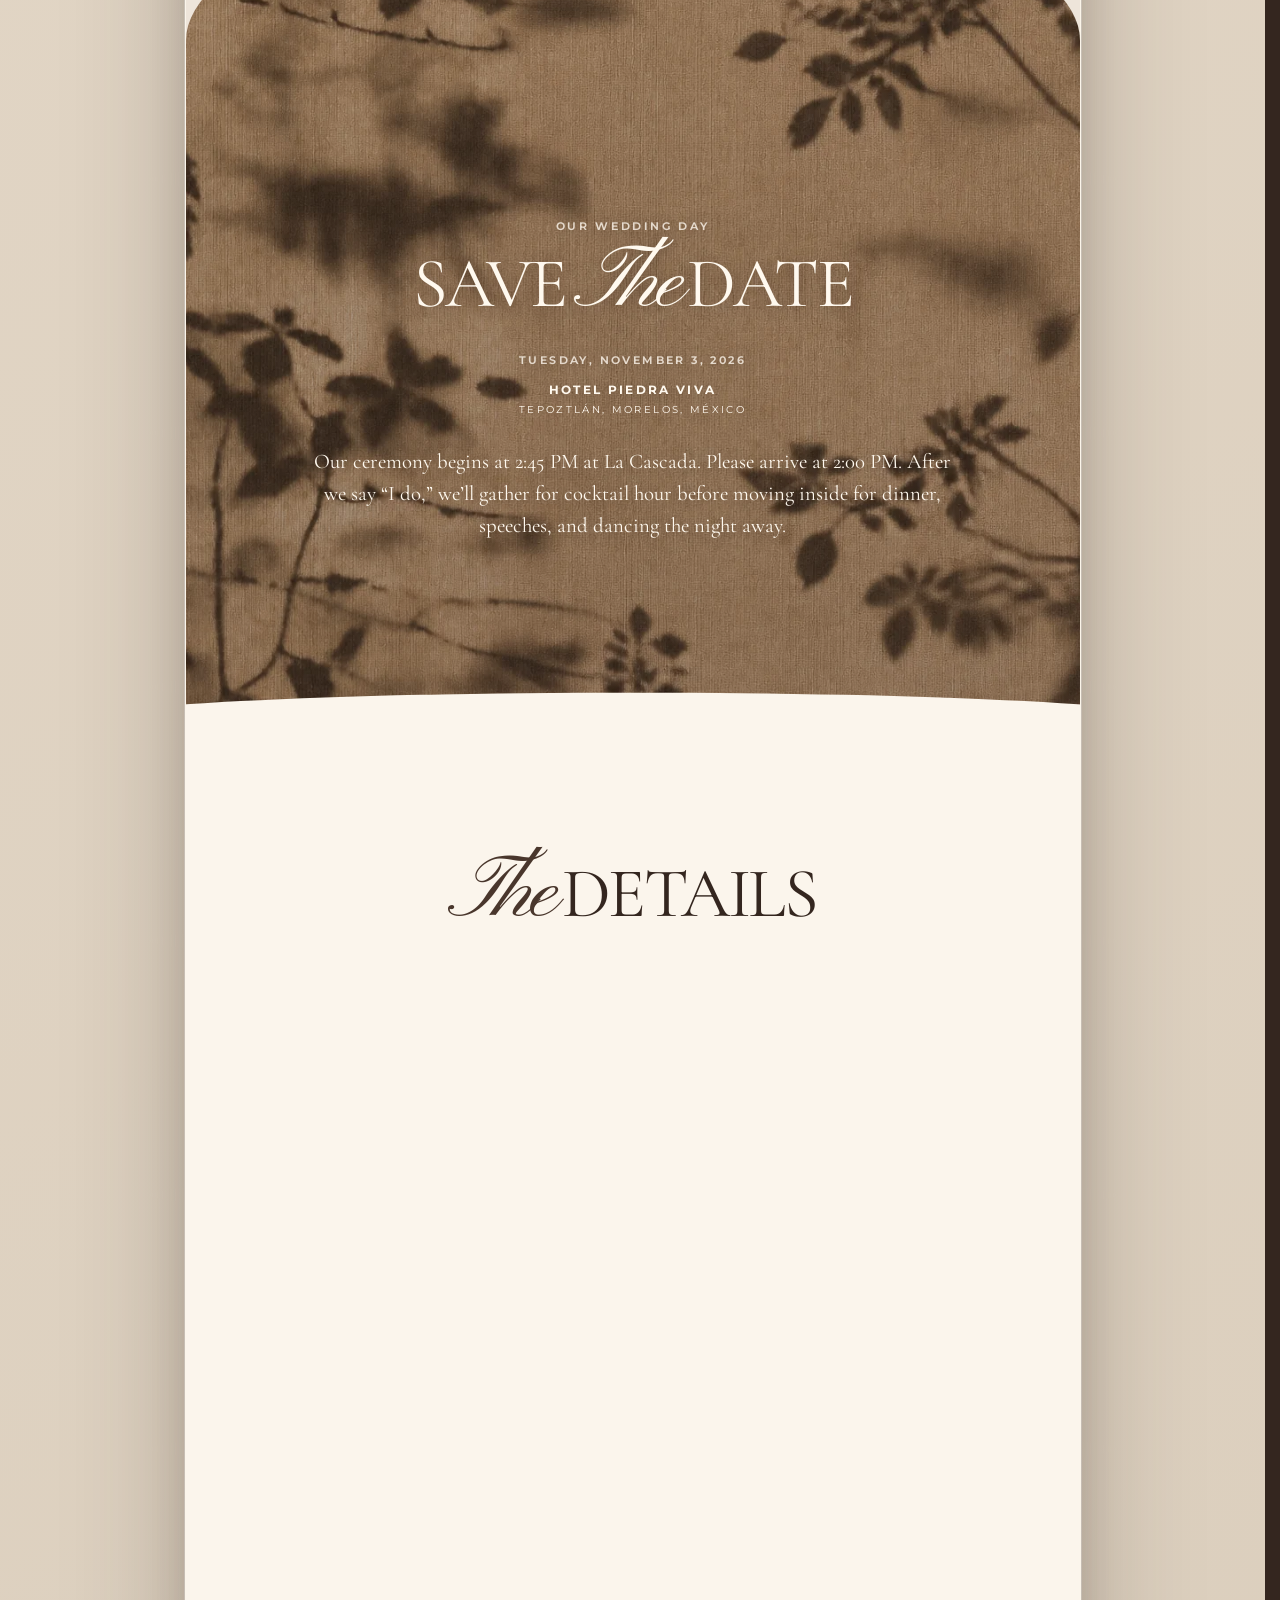
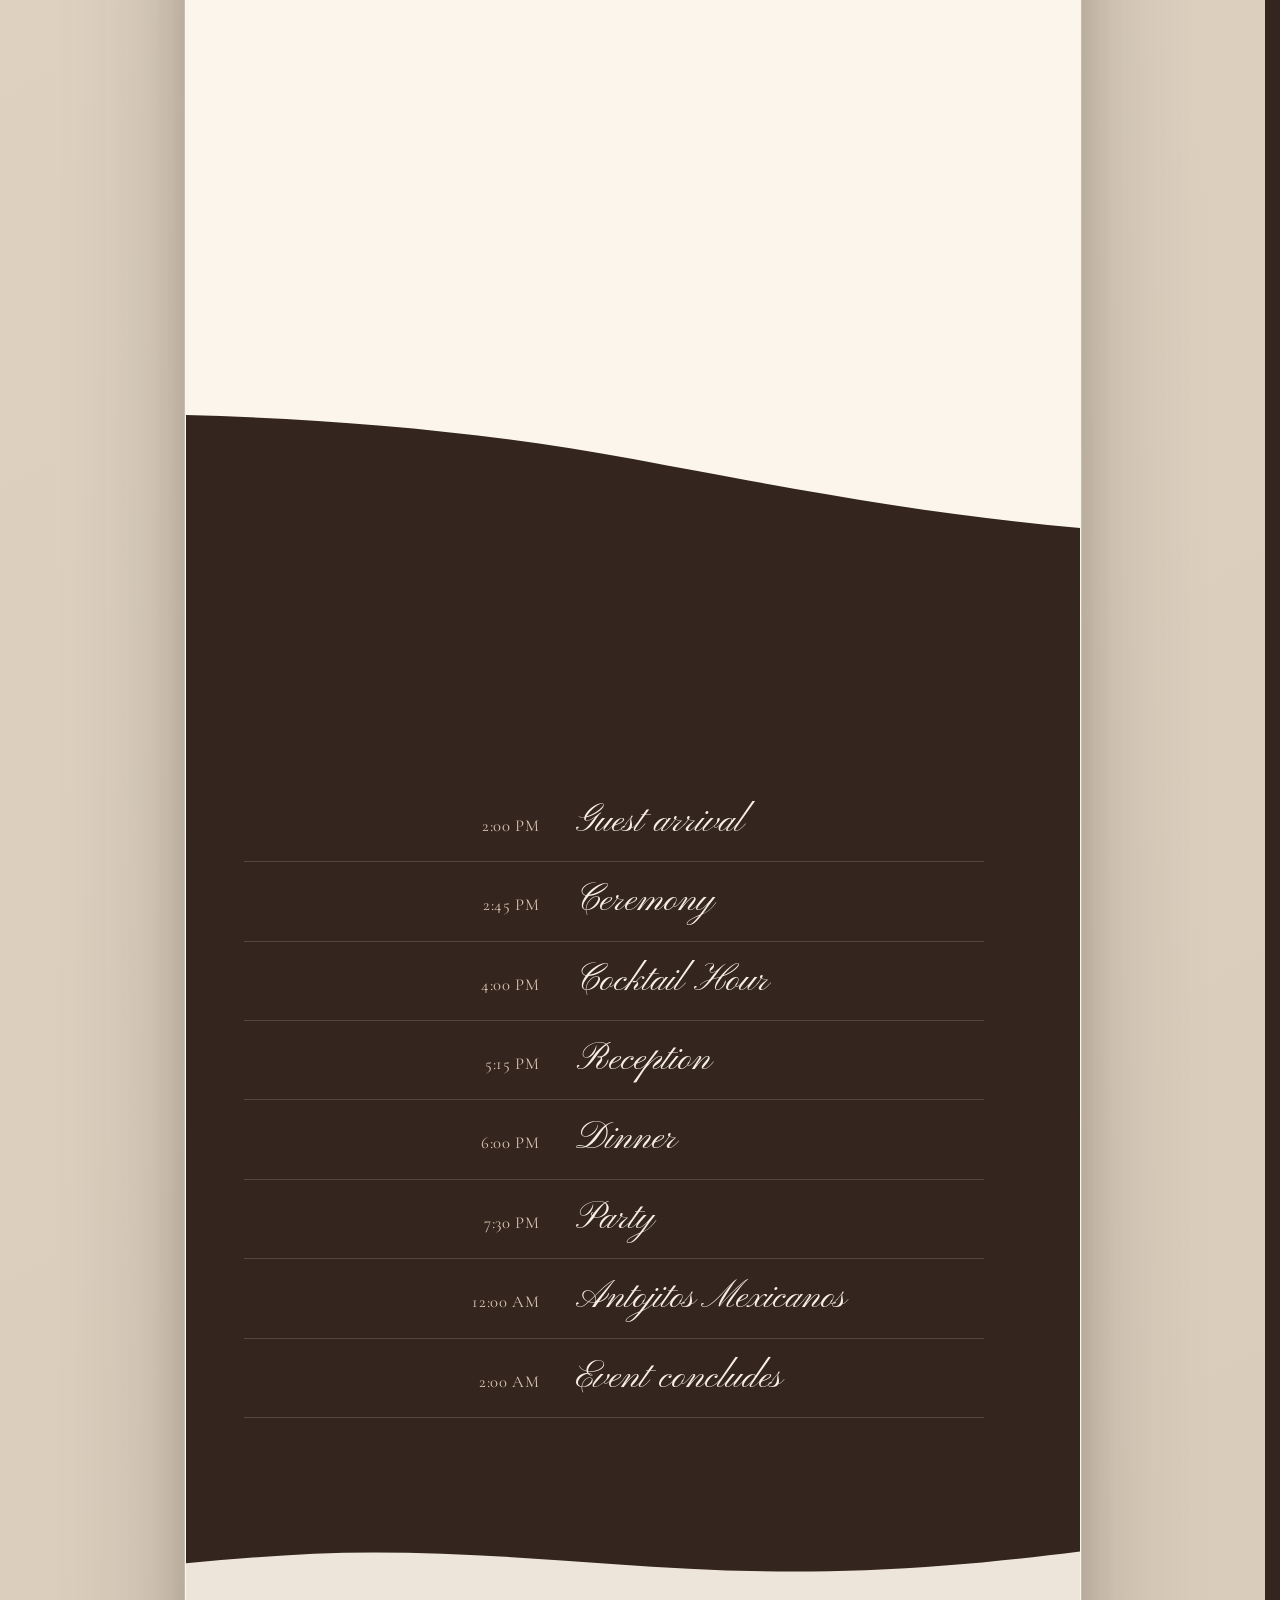
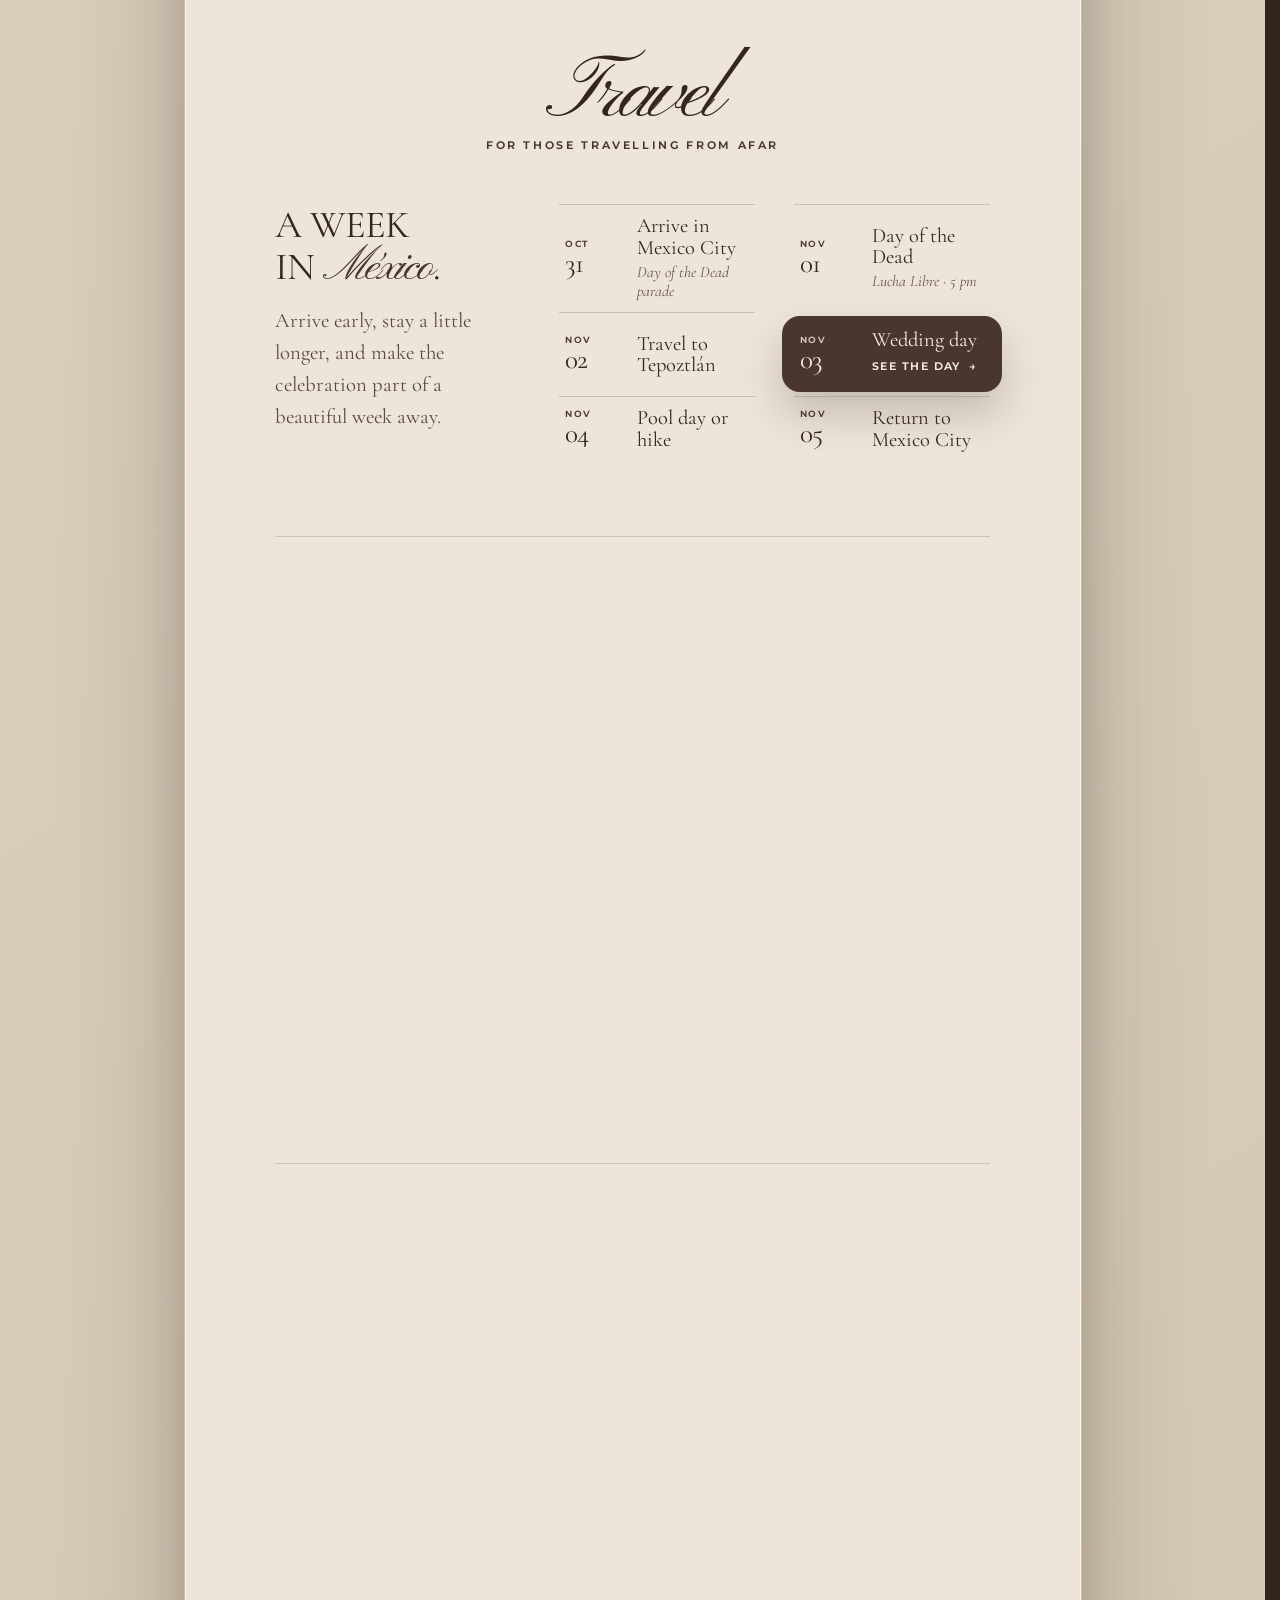
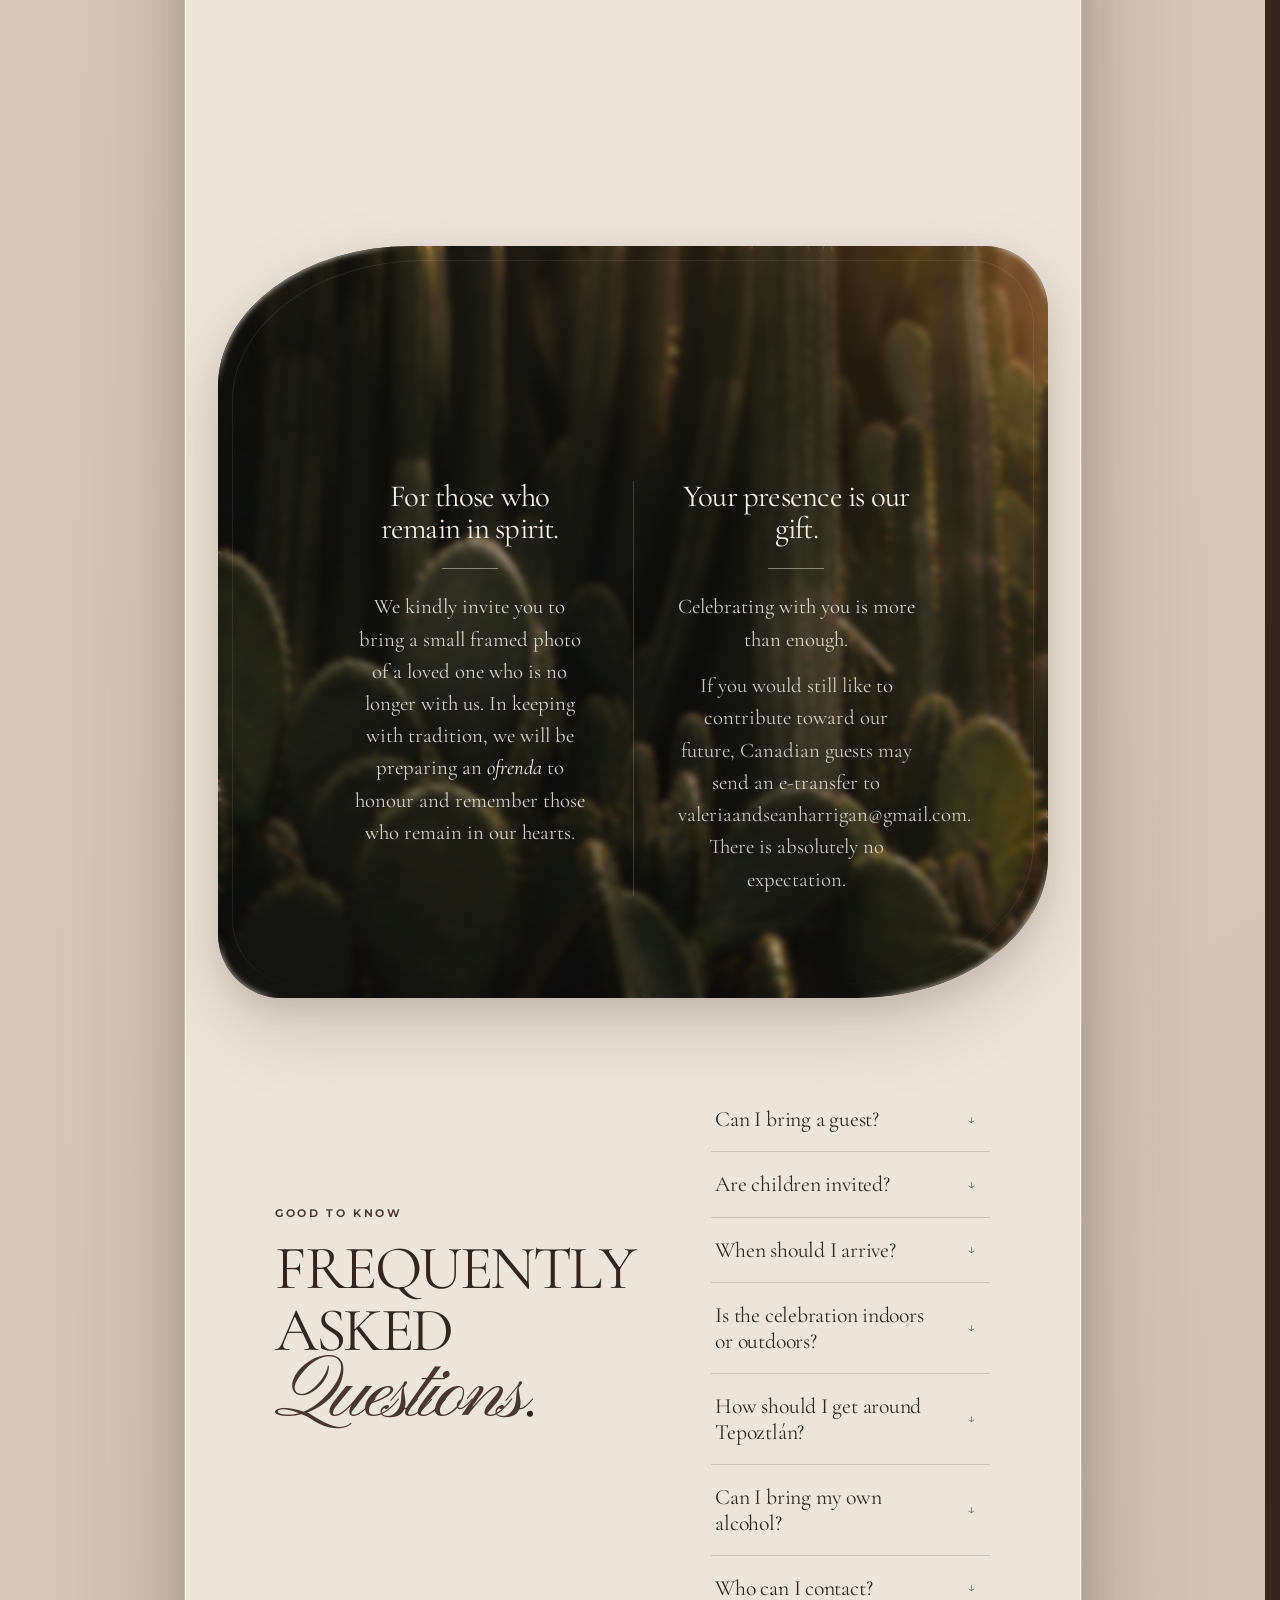
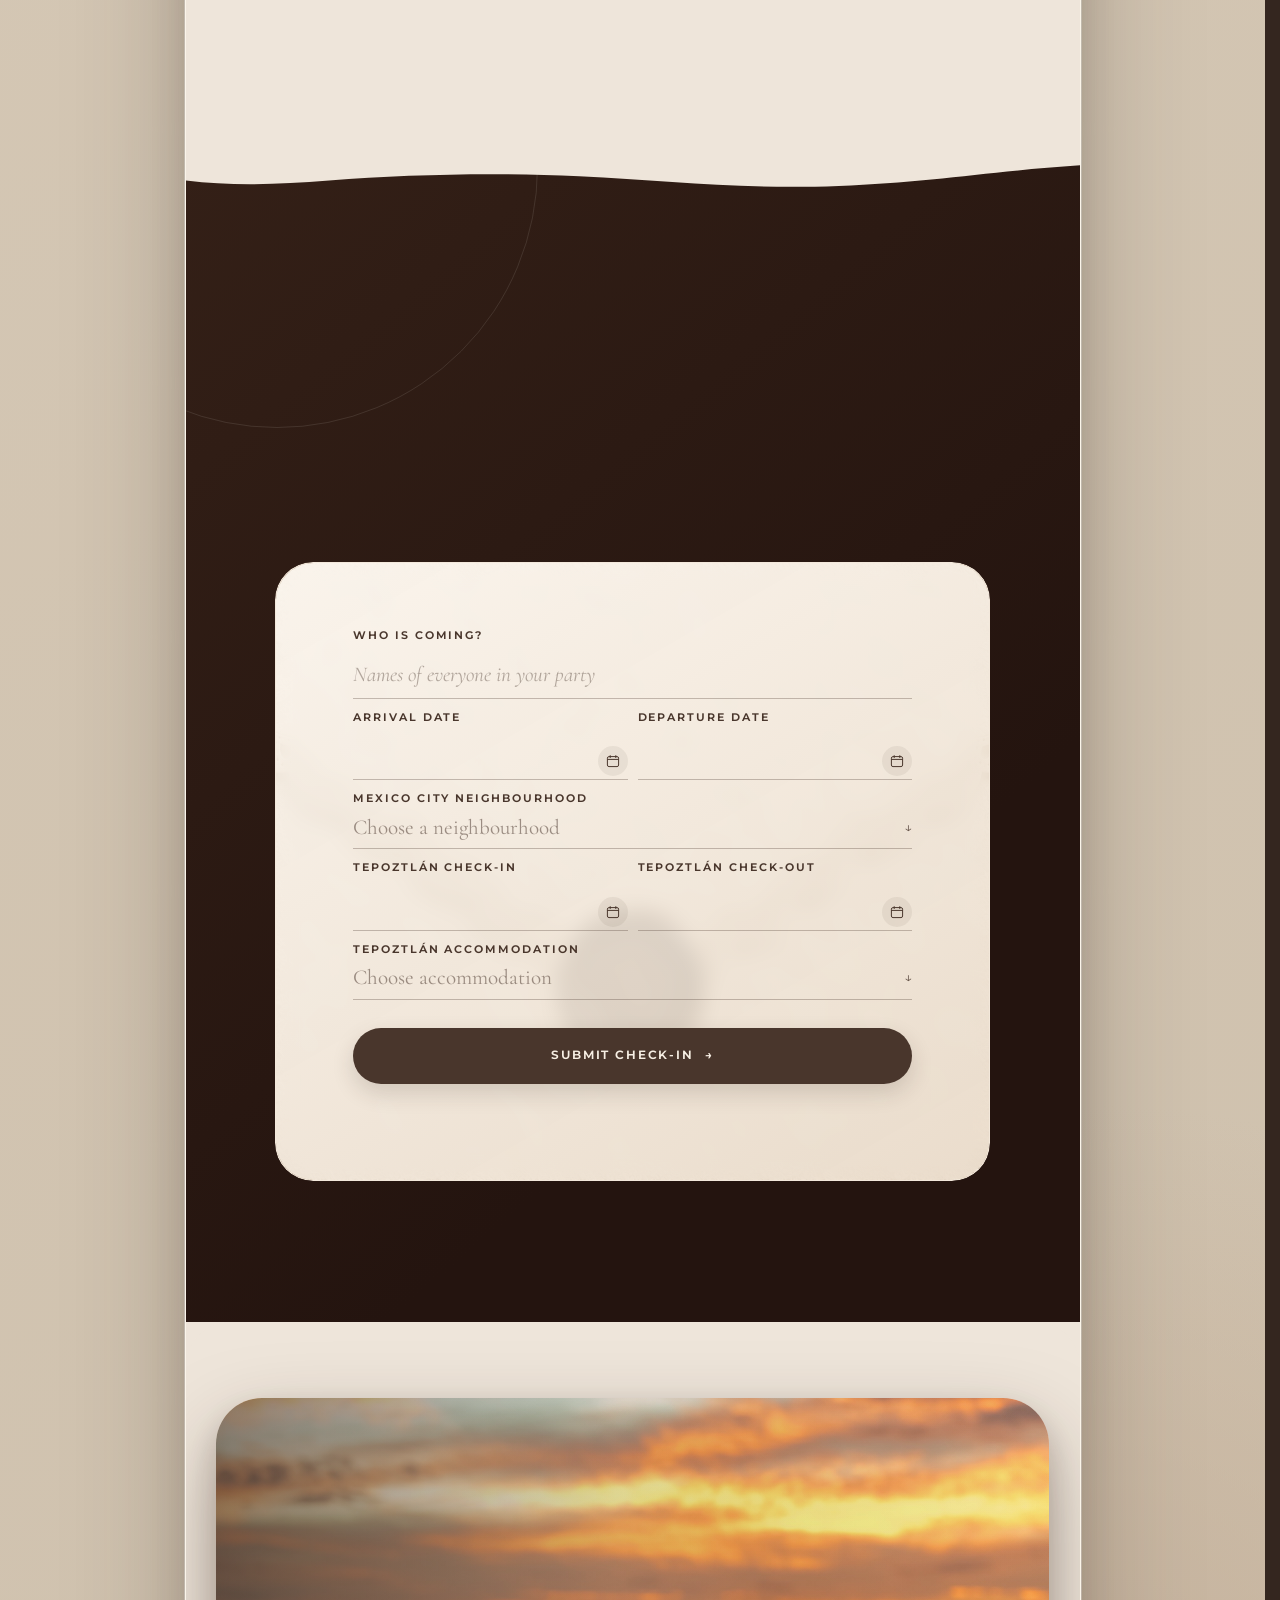
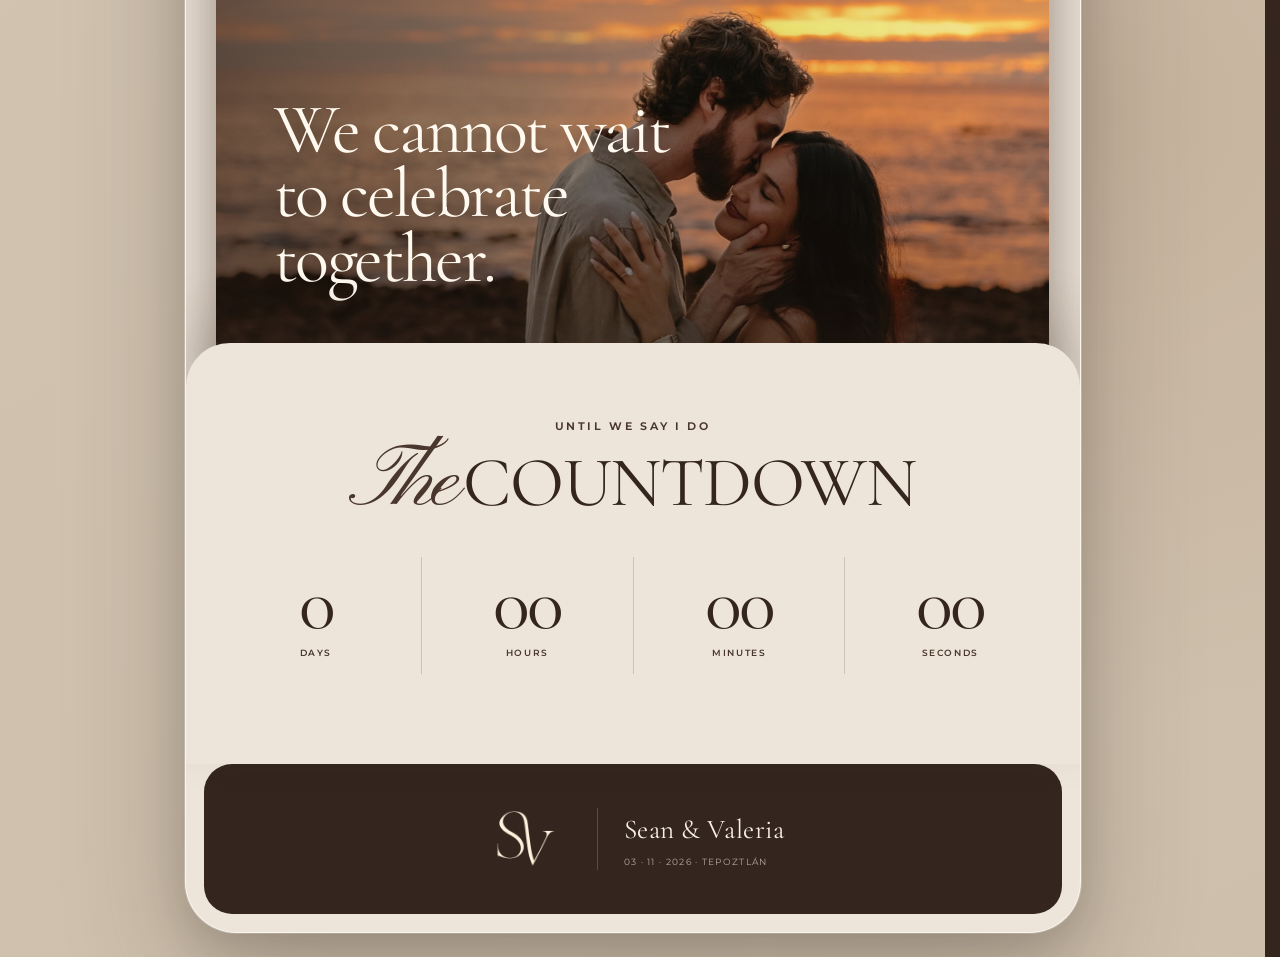
==== commit 780a15a8: "Translate: the speeches take over the site while they're on, each line in the other language Guests " ====
--- a/index.html
+++ b/index.html
@@ -265,5 +265,6 @@
   </main>
   <div class="sp-cover" aria-hidden="true"></div>
   <script src="assets/gpt/site.js?v=20261103b"></script>
+  <script src="assets/gpt/speech-watch.js?v=20261103a"></script>
 </body>
 </html>
